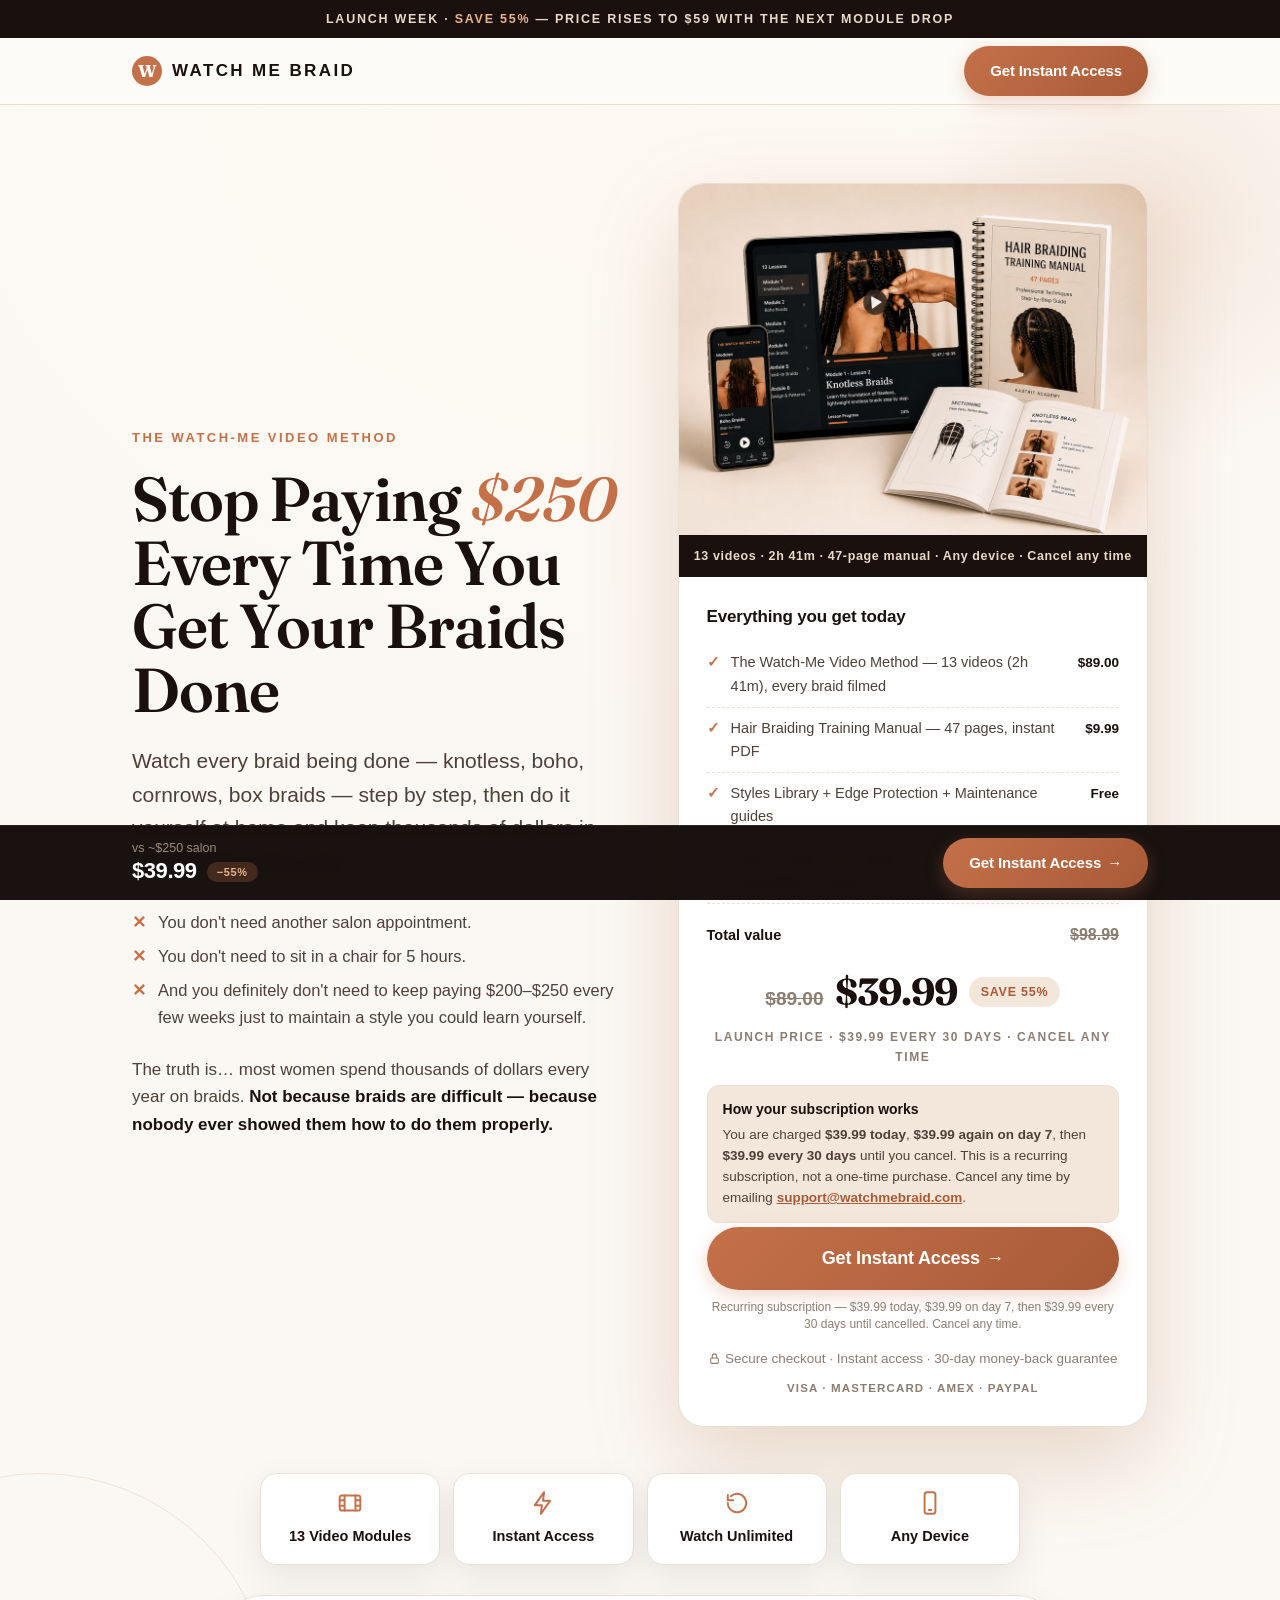
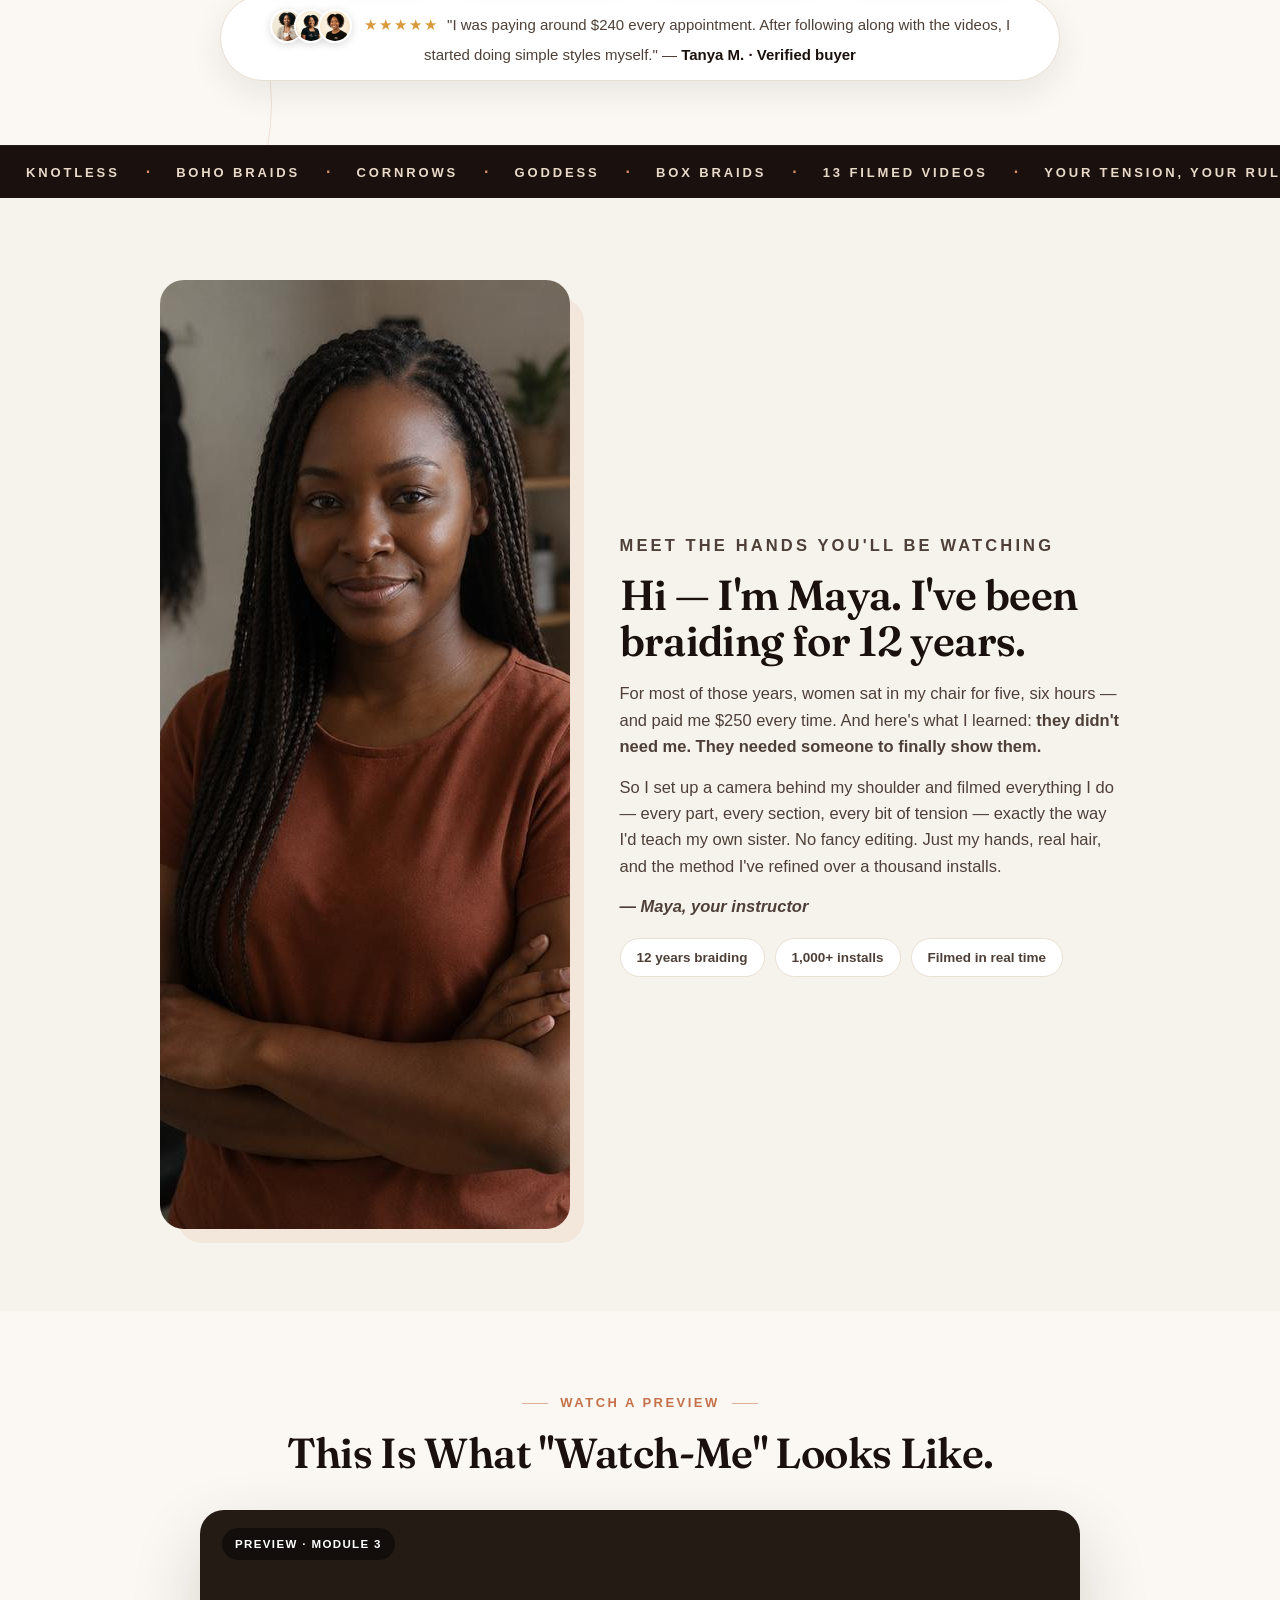
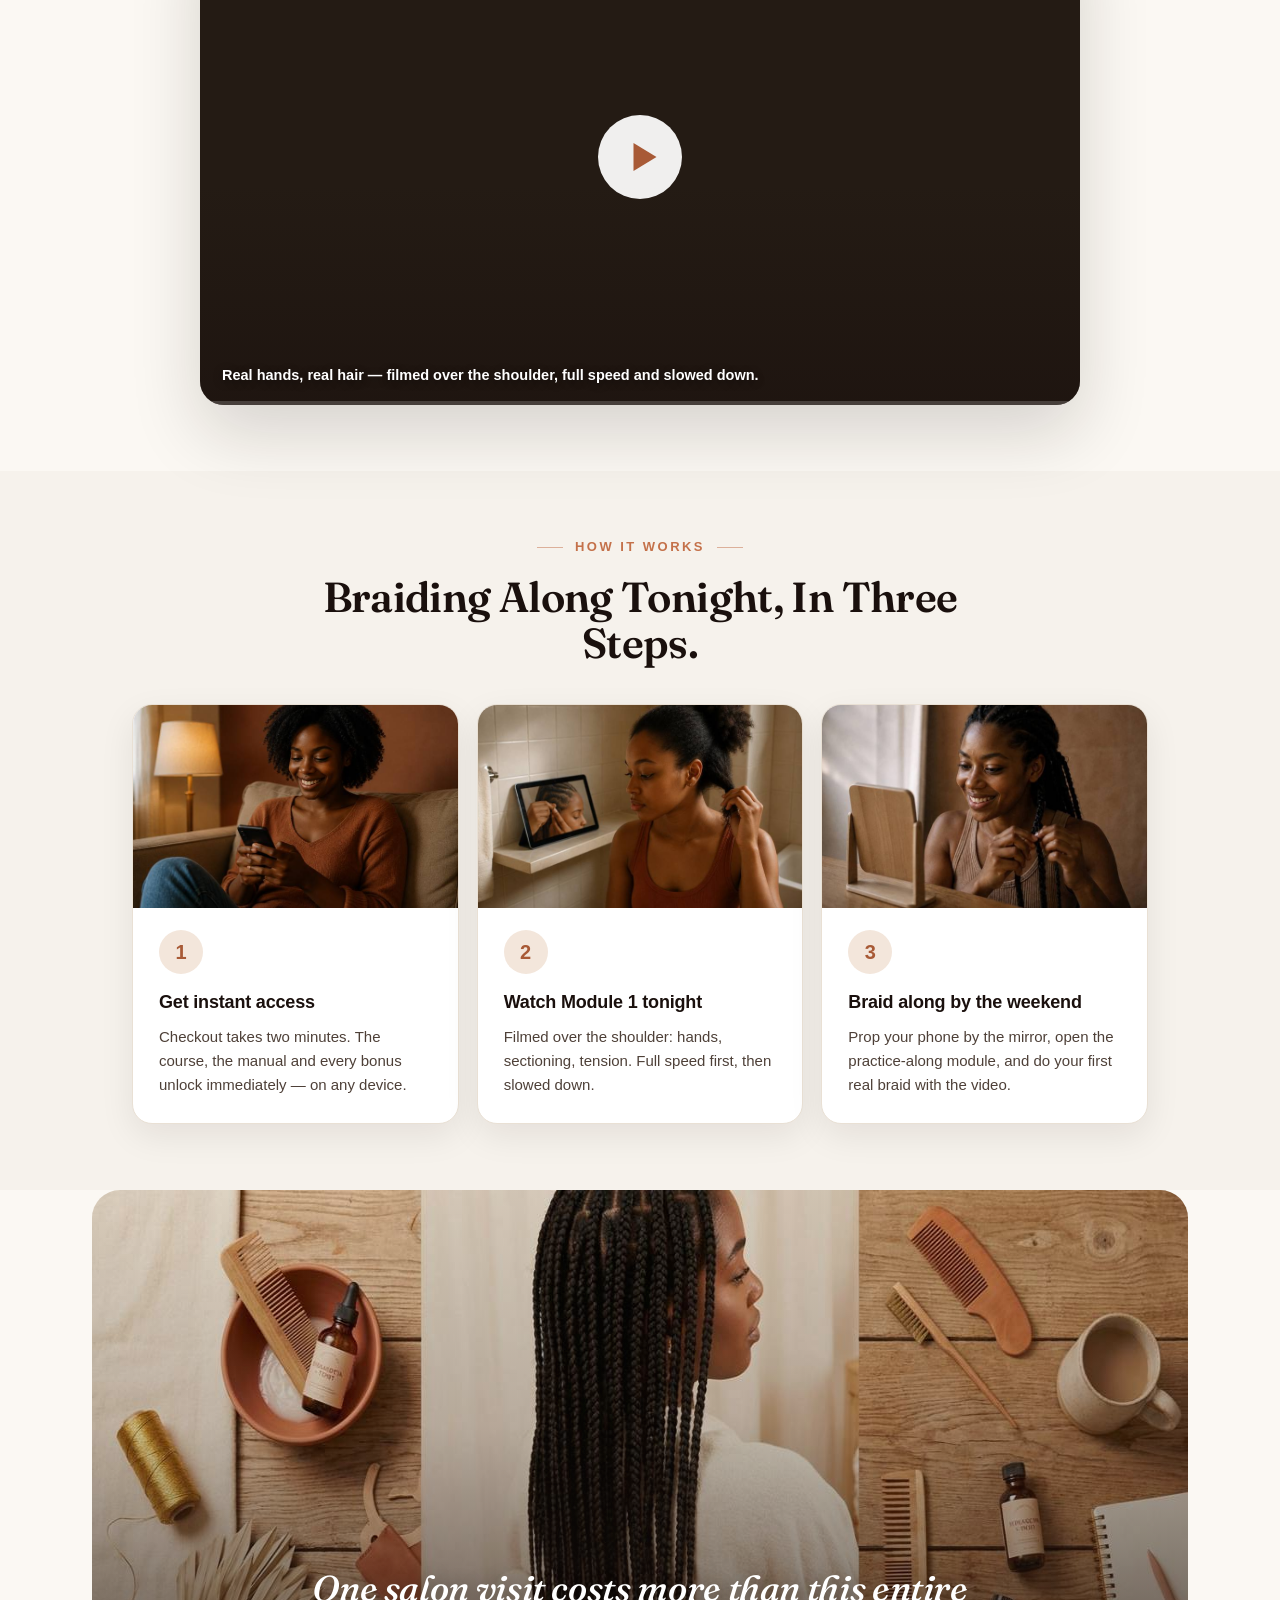
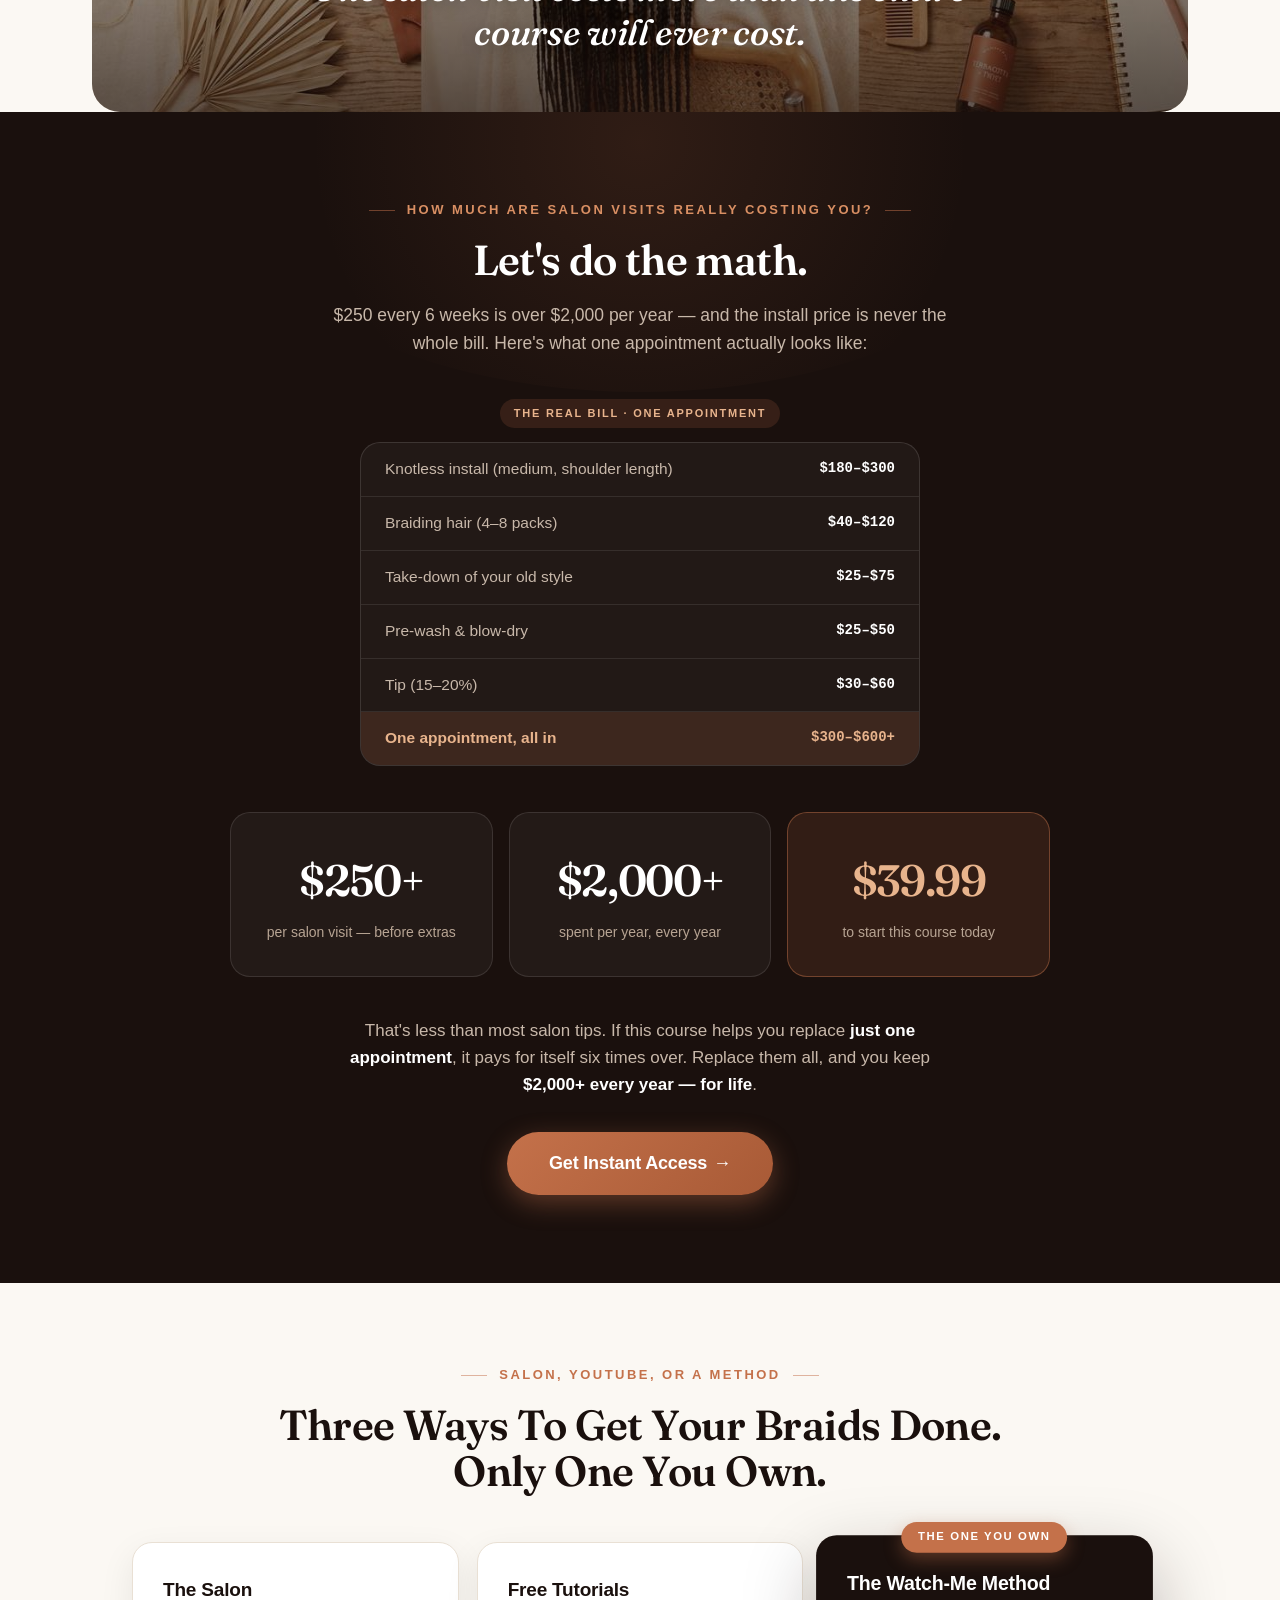
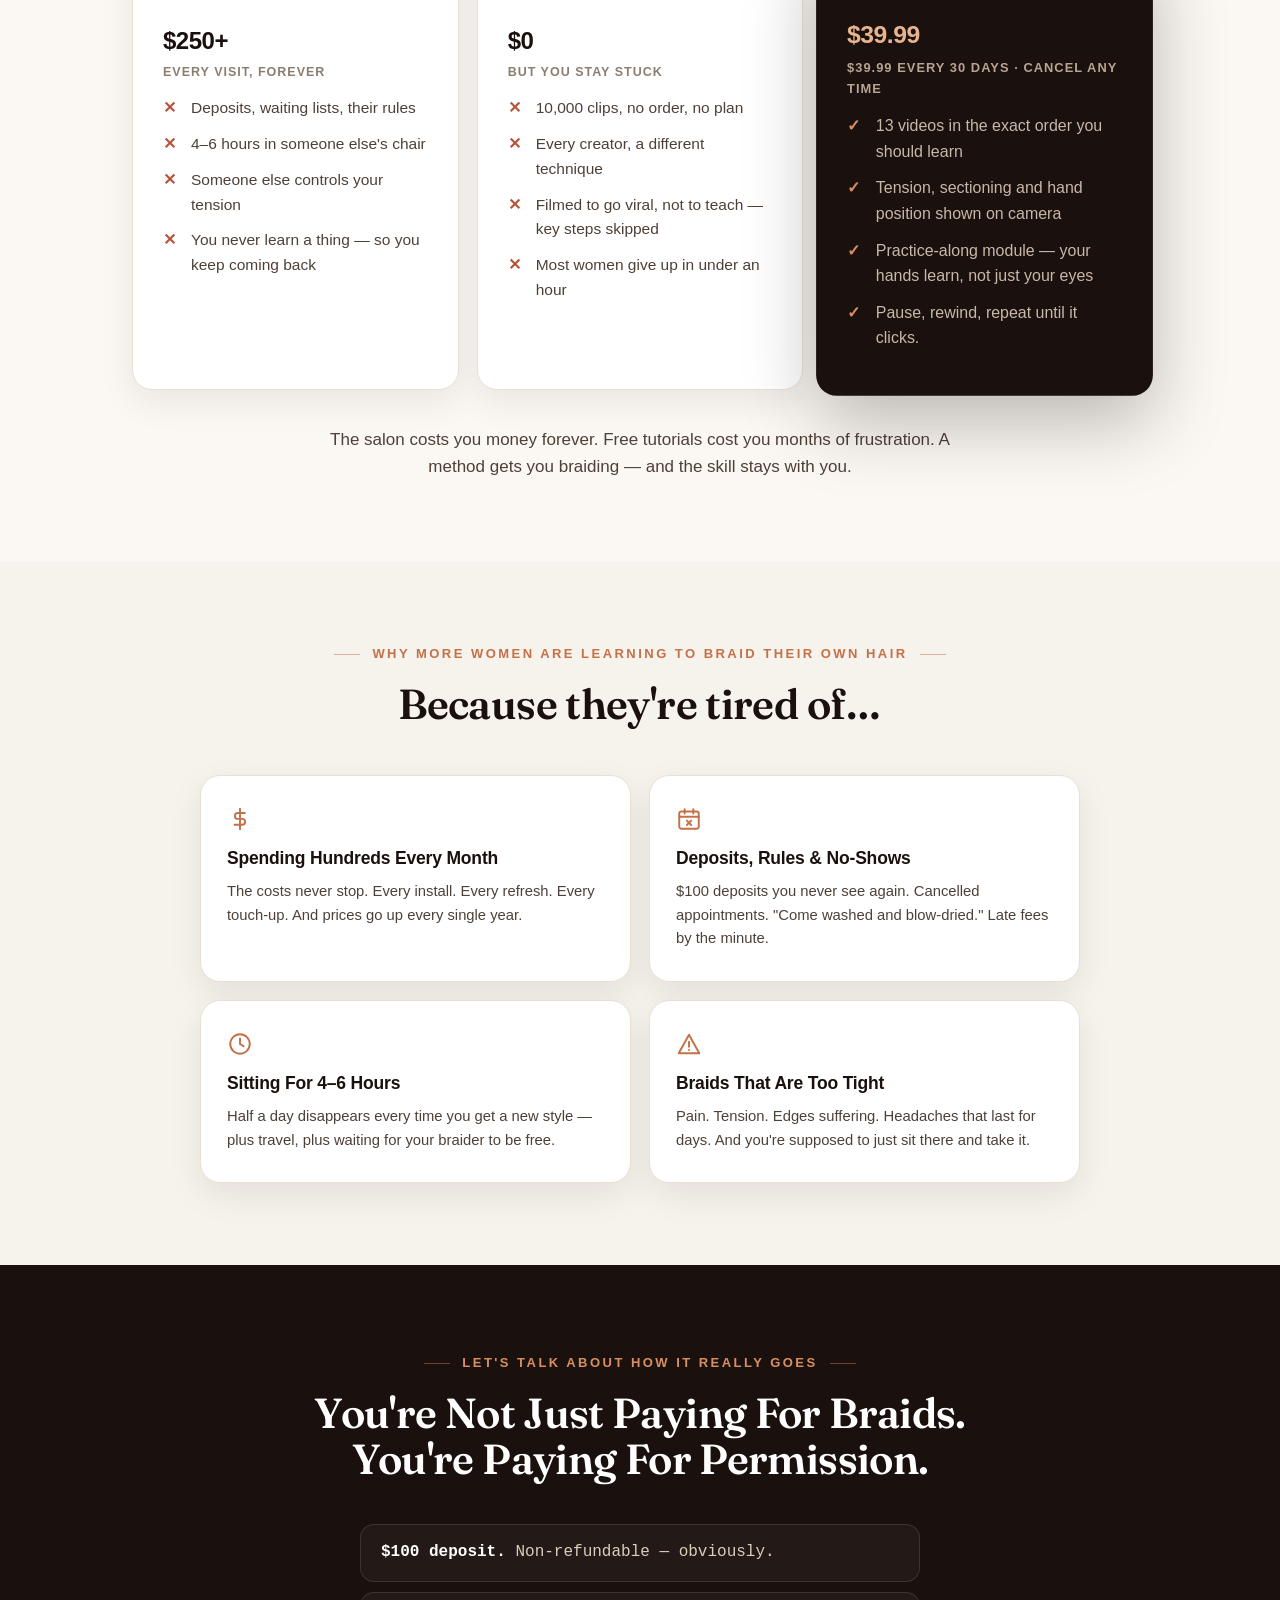
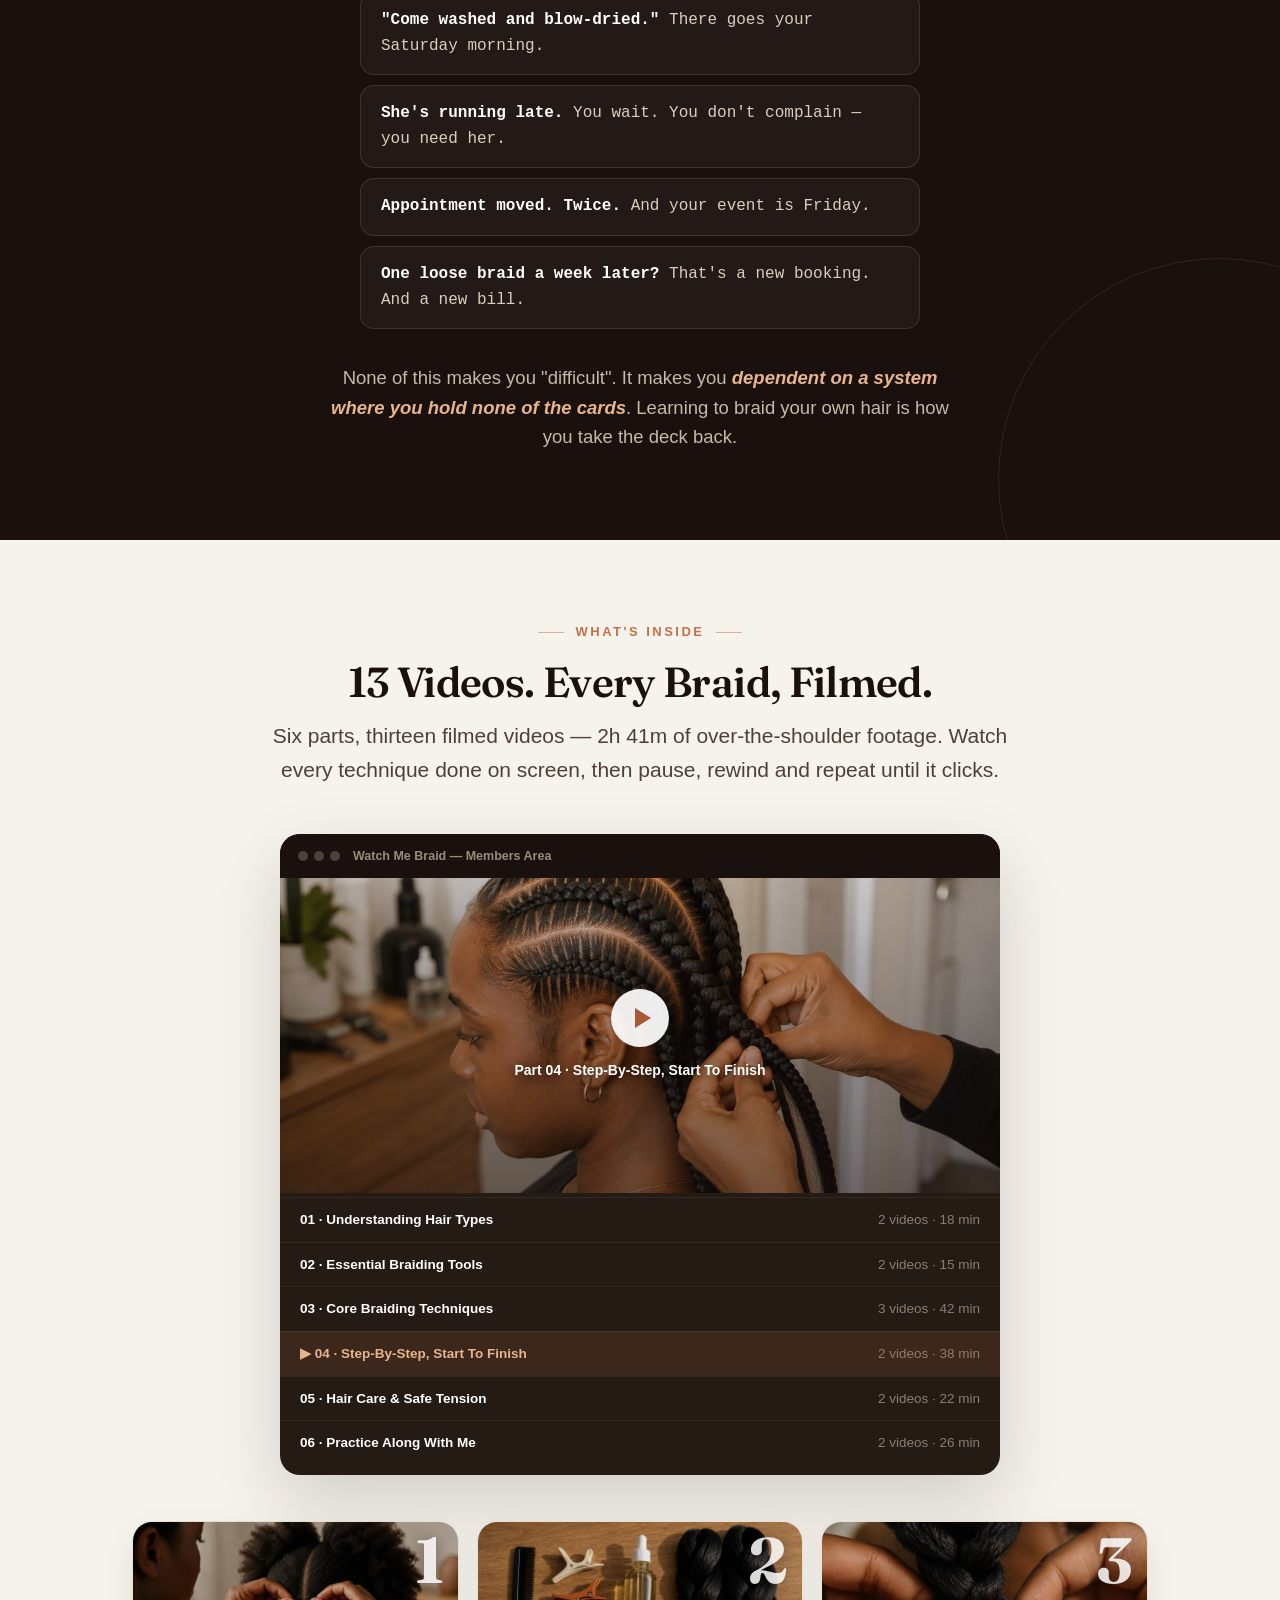
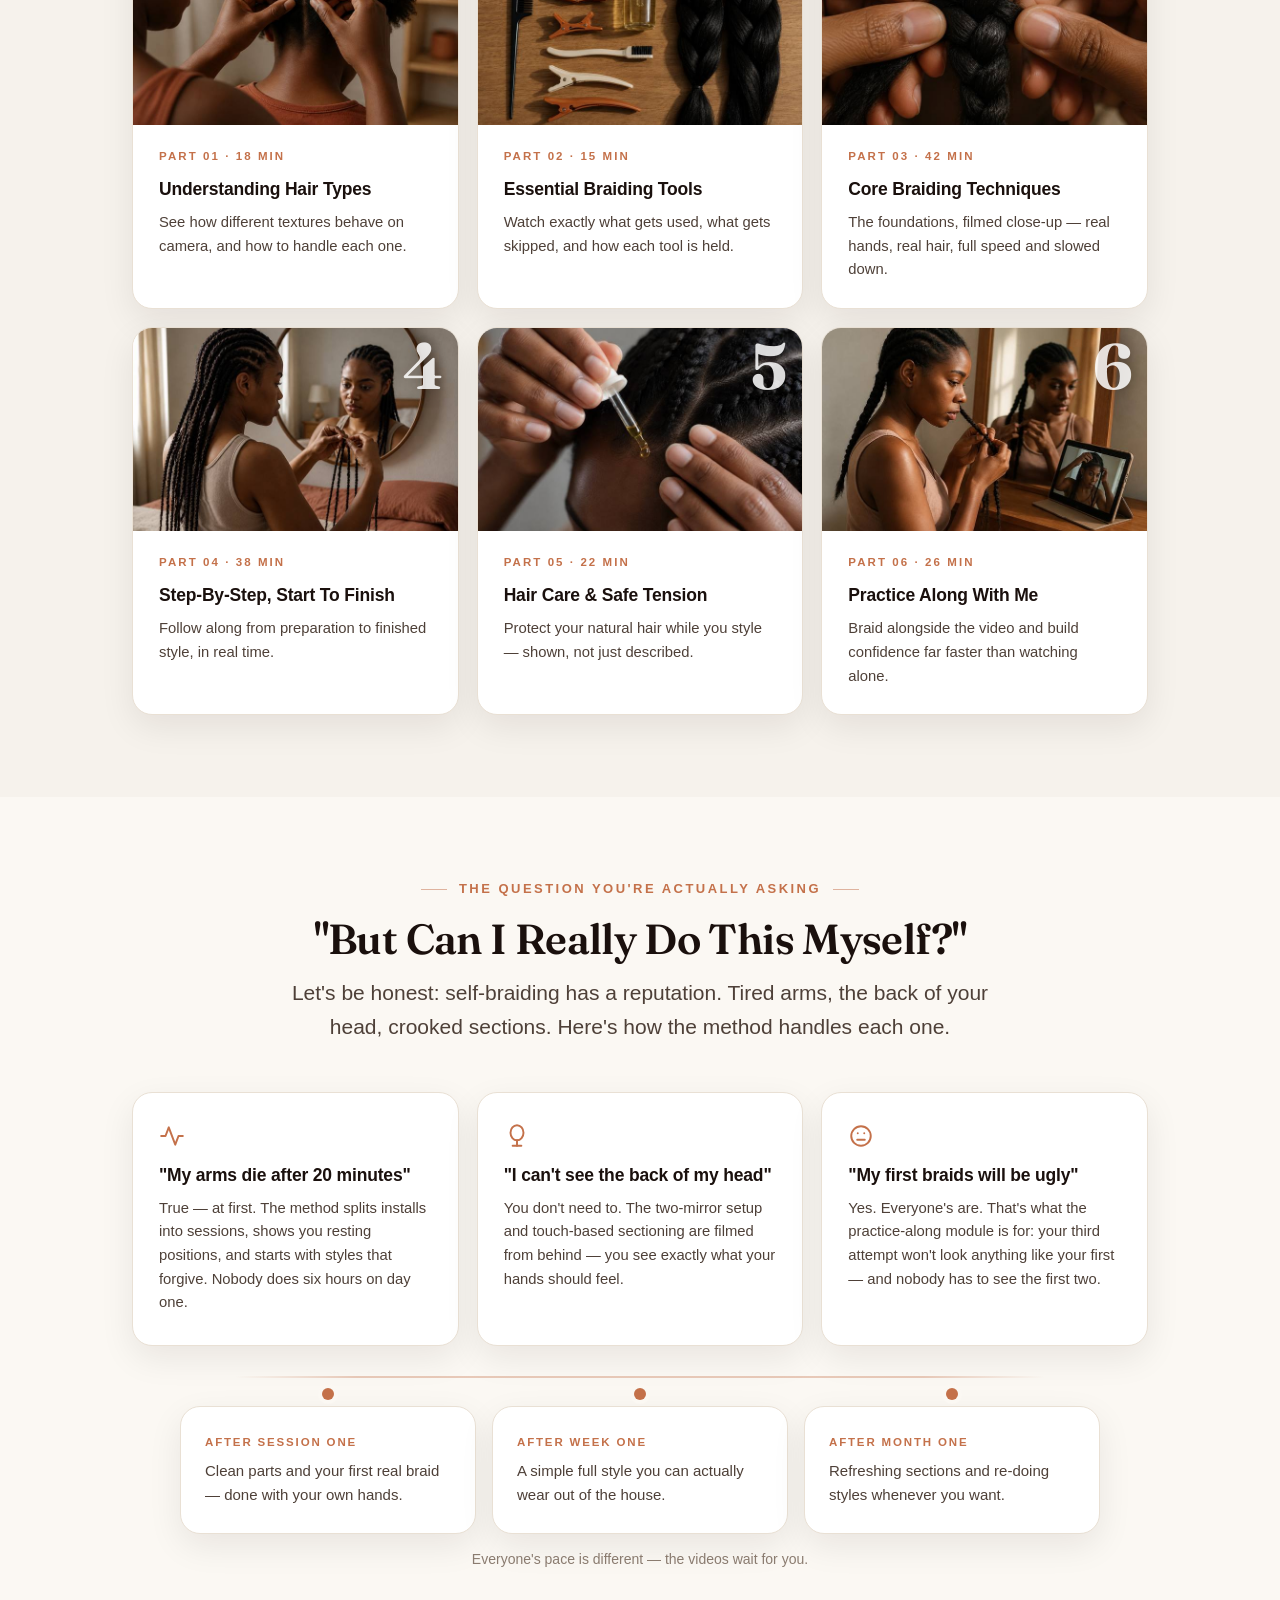
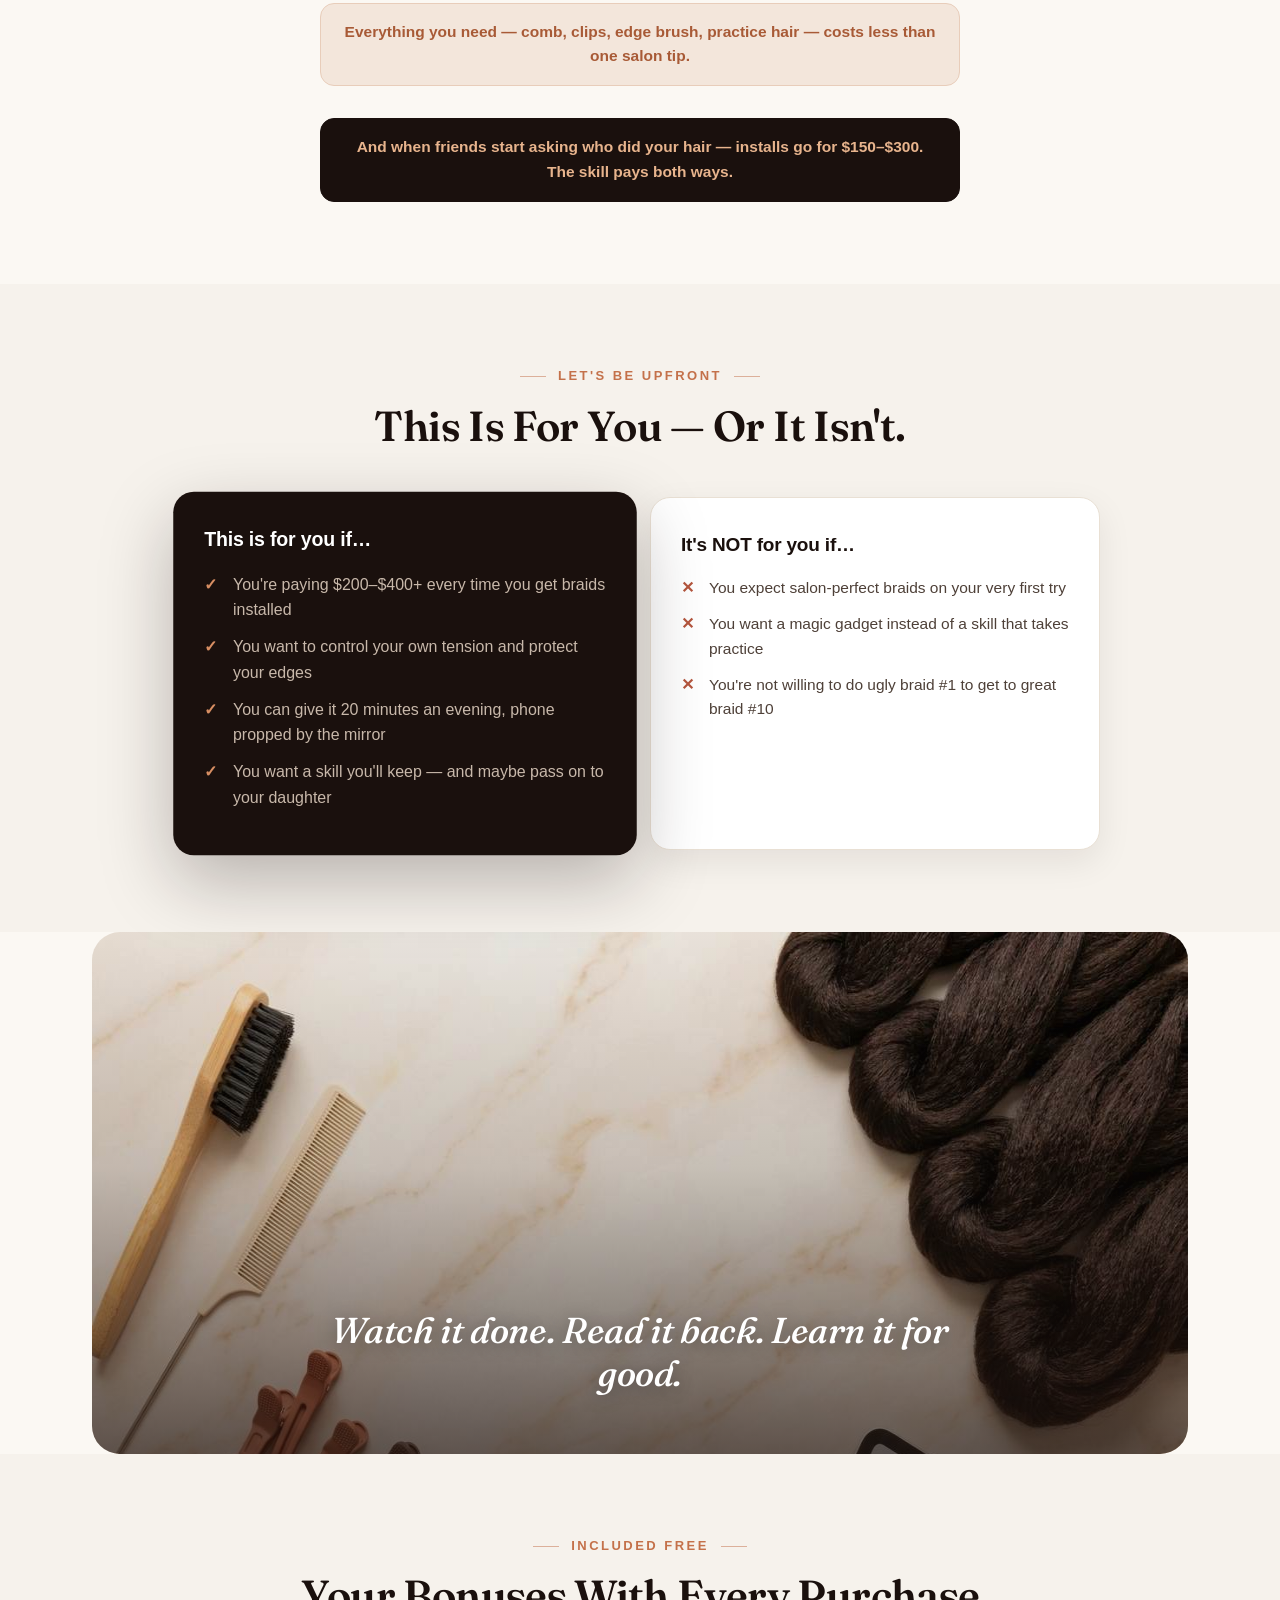
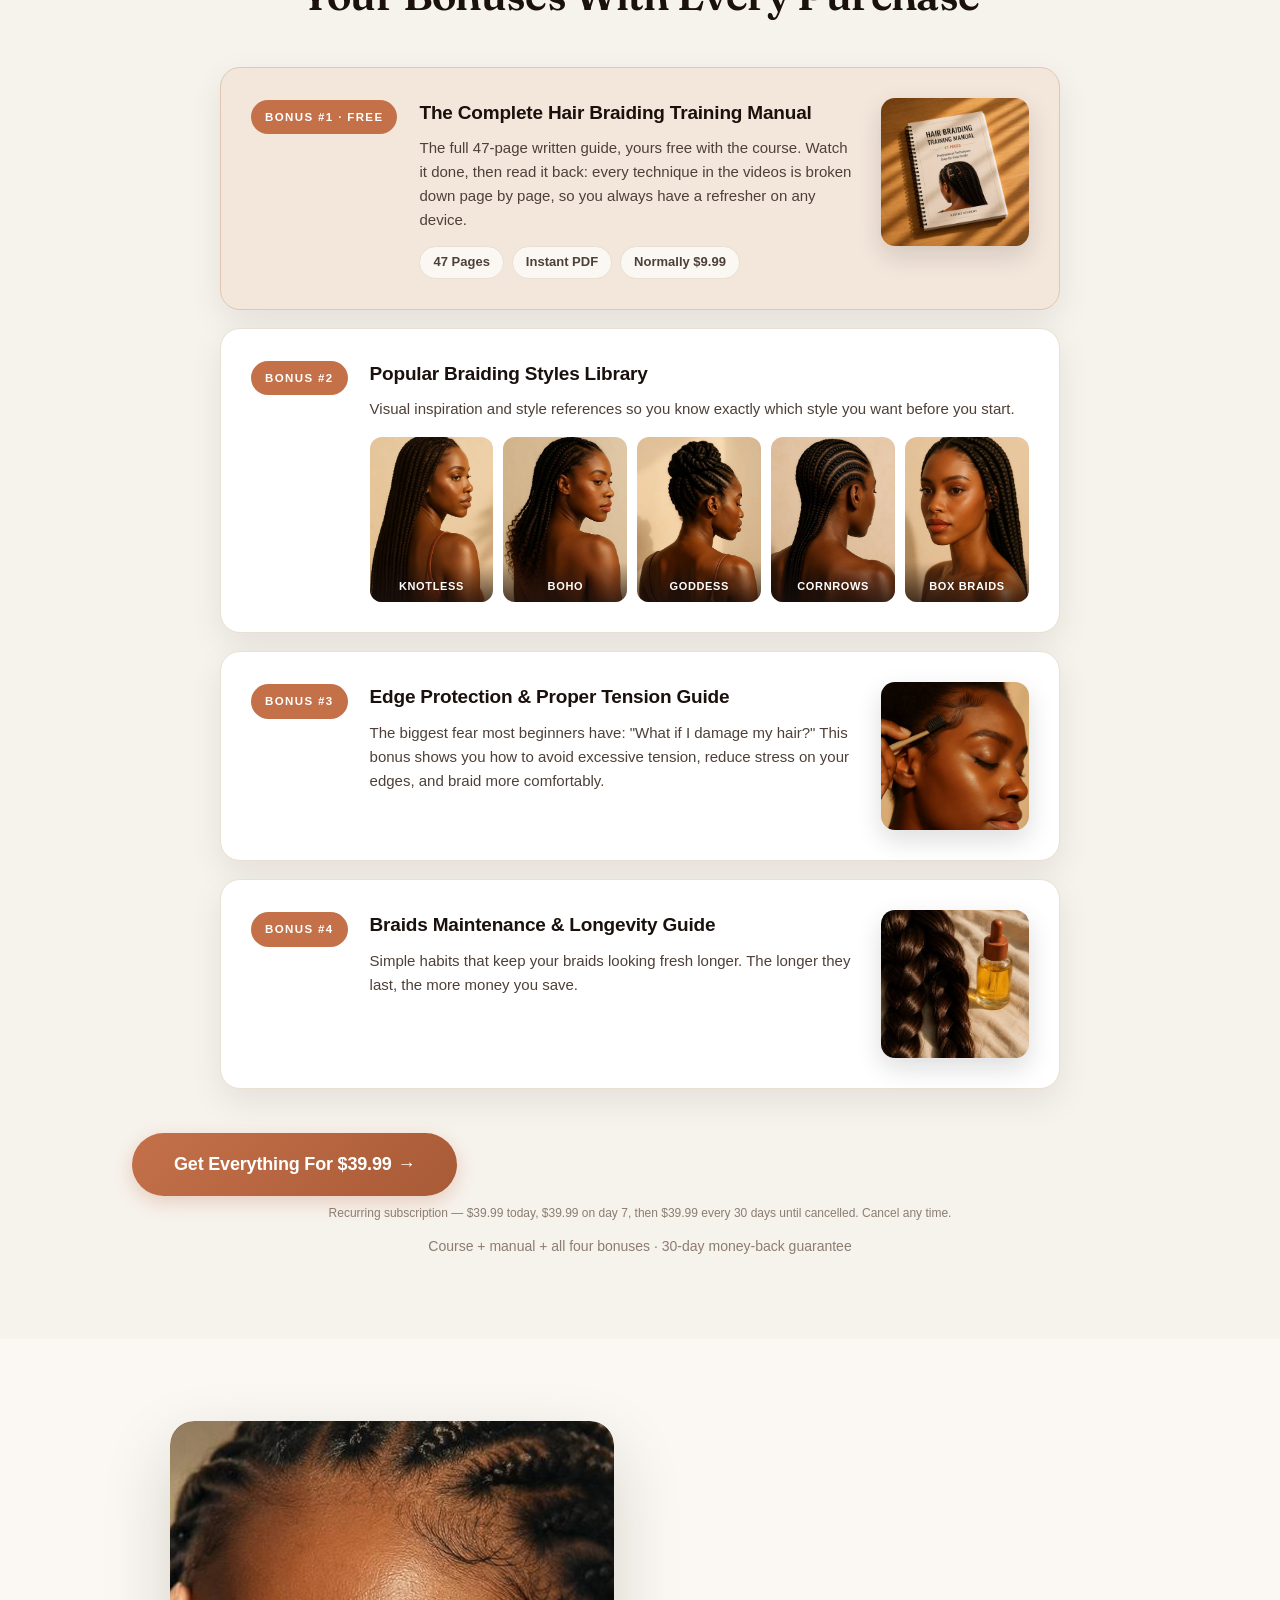
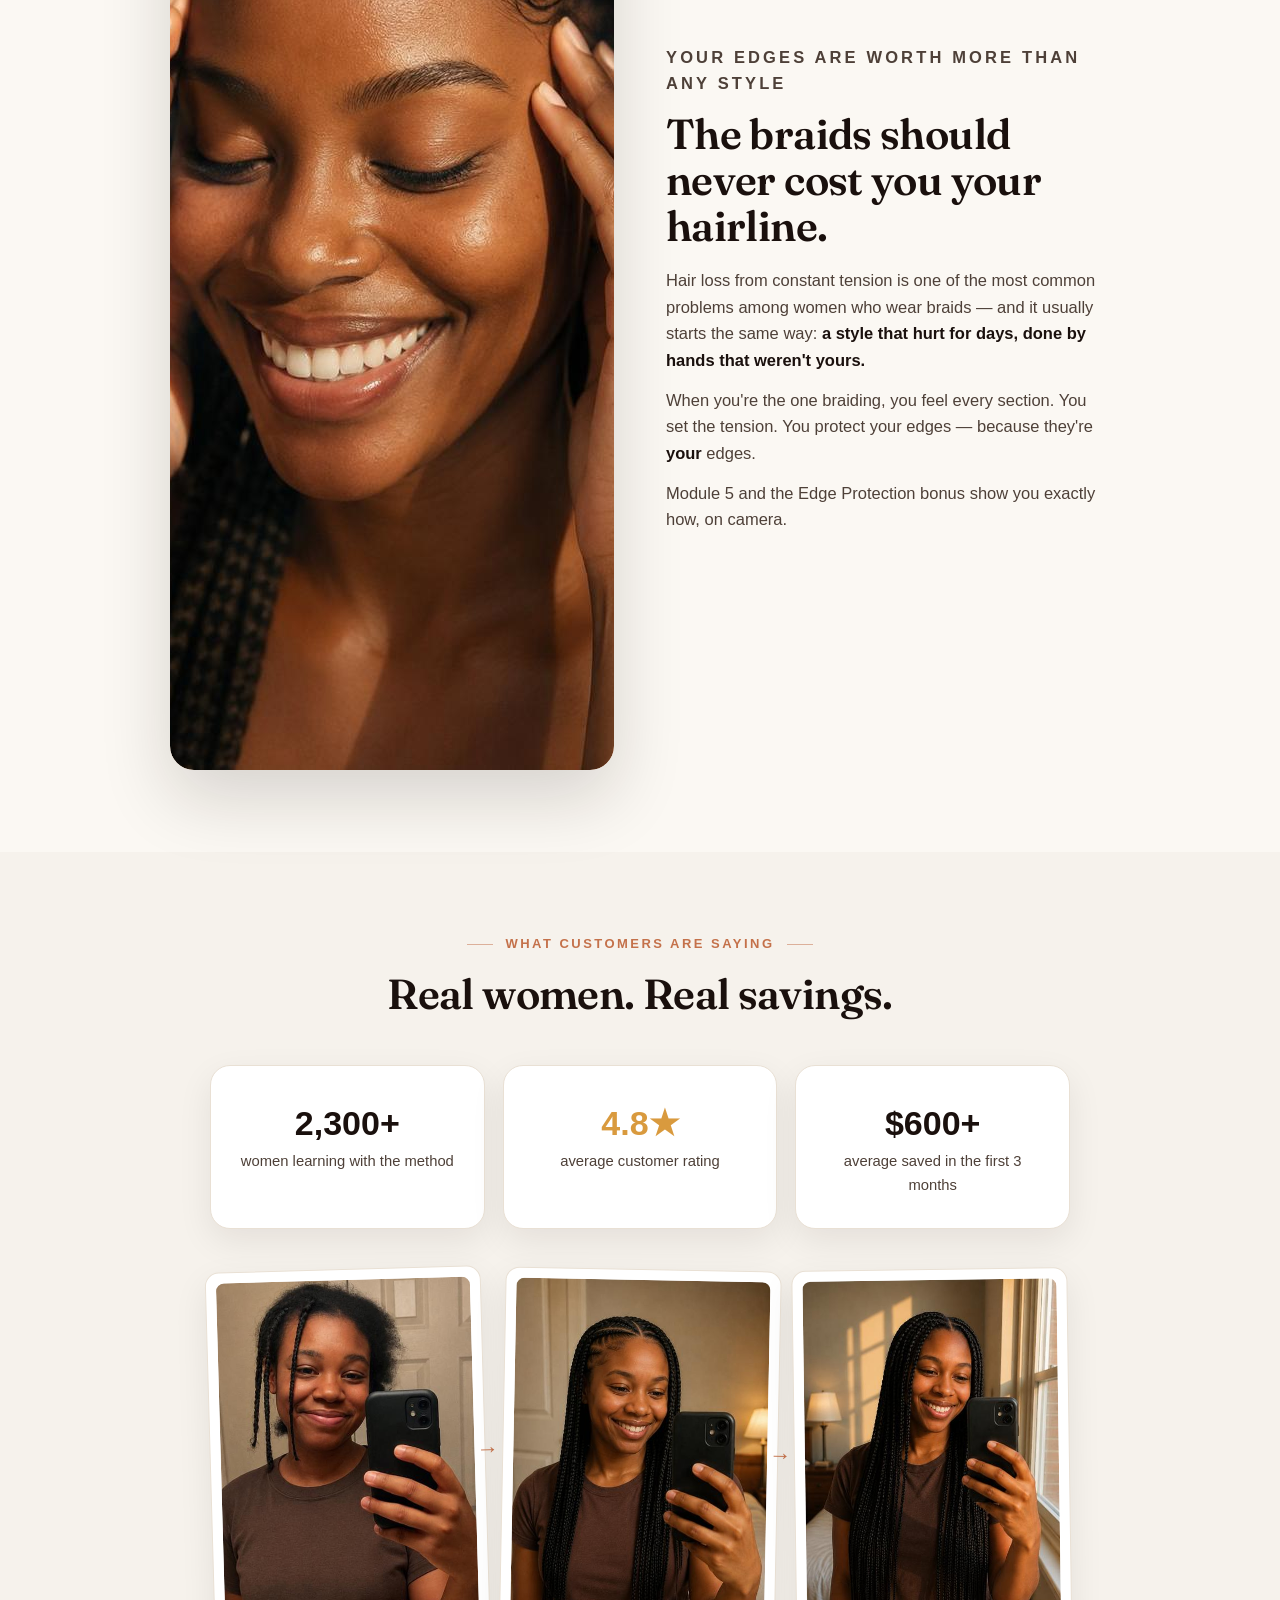
==== landing-inline.html @ 527edcf4 "Media query in fondo: le regole mobile ora vincono Co-Authored-By: Claude Fable 5 <noreply@anthropic" ====
<!DOCTYPE html><html lang="en"><head><meta charset="UTF-8"><meta name="viewport" content="width=device-width, initial-scale=1.0"><meta name="description" content="Watch every braid being done — knotless, boho, cornrows — step by step, then do it yourself at home. 13 filmed videos, 47-page manual included. Stop paying $250 per salon visit."><meta property="og:title" content="The Watch-Me Video Method — Learn To Braid Your Own Hair"><meta property="og:description" content="13 filmed videos. Watch every braid being done, then do it yourself — and keep $2,000+ a year in your pocket."><meta property="og:type" content="website"><title>Watch Me Braid — Learn To Braid Your Own Hair</title><link rel="preconnect" href="https://fonts.googleapis.com"><link rel="preconnect" href="https://fonts.gstatic.com" crossorigin><link href="https://fonts.googleapis.com/css2?family=Fraunces:ital,opsz,wght@0,9..144,400..700;1,9..144,400..700&display=swap" rel="stylesheet"><style>:root{--ink:#1A100D;--ink-2:#120B09;--ink-soft:#4E4038;--muted:#8C7D71;--accent:#C4714A;--accent-dark:#A85A36;--accent-soft:#F3E6DB;--cream:#FBF8F3;--tint:#F6F2EC;--line:#E9E0D4;--white:#fff;--radius:20px;--shadow:0 12px 34px rgba(26,16,13,.08);--shadow-lg:0 28px 70px rgba(26,16,13,.16)}*{margin:0;padding:0;box-sizing:border-box}html{scroll-behavior:smooth}body{font-family:-apple-system,BlinkMacSystemFont,'Segoe UI','Inter',Roboto,Helvetica,Arial,sans-serif;background:var(--cream);color:var(--ink);line-height:1.6;-webkit-font-smoothing:antialiased;overflow-x:hidden}img{max-width:100%;display:block}.a{max-width:1060px;margin:0 auto;padding:0 22px}.b{display:block;font-size:13px;font-weight:600;letter-spacing:.19em;text-transform:uppercase;color:var(--accent);margin-bottom:16px}h1.cc{font-size:clamp(36px,5.4vw,58px);line-height:1.05;font-weight:650;letter-spacing:-.026em}h1.cc em{font-style:normal;color:var(--accent)}h2{font-size:clamp(28px,3.9vw,40px);line-height:1.12;font-weight:650;letter-spacing:-.022em}h3{font-size:19px;font-weight:650;letter-spacing:-.01em}.z{font-size:clamp(17.5px,2vw,21px);color:var(--ink-soft)}.i{display:inline-block;background:var(--accent);color:#fff;text-decoration:none;font-weight:600;font-size:15px;padding:13px 26px;border-radius:980px;border:none;cursor:pointer;letter-spacing:-.01em;text-align:center;transition:background .18s,transform .18s,box-shadow .18s;box-shadow:0 6px 18px rgba(196,113,74,.28)}.i:hover{background:var(--accent-dark);transform:translateY(-1px);box-shadow:0 10px 24px rgba(196,113,74,.34)}.i.v{font-size:18px;padding:17px 42px}.i.df{box-shadow:0 8px 26px rgba(196,113,74,.4)}.bw{position:sticky;top:0;z-index:60;background:linear-gradient(180deg,#FDFBF7 0%,rgba(253,251,247,.92) 100%);backdrop-filter:blur(10px);border-bottom:1px solid var(--line)}.bw .a{display:flex;align-items:center;justify-content:space-between;height:66px}.bx{font-weight:800;font-size:19px;letter-spacing:.3em;color:var(--ink);text-decoration:none}.bz{text-align:center;padding:78px 0 64px;background:radial-gradient(90% 55% at 50% 0%,#FDF9F2 0%,var(--cream) 70%),var(--cream)}.bz .b{margin-bottom:18px}.bz h1{max-width:860px;margin:0 auto 22px}.bz .z{max-width:640px;margin:0 auto 30px}.cd{max-width:560px;margin:0 auto 26px}.cd p{font-size:16.5px;color:var(--ink-soft);margin-bottom:8px;padding-left:26px;position:relative;text-align:left}.cd p::before{content:"✕";position:absolute;left:0;color:var(--accent);font-weight:700}.ce{max-width:620px;margin:0 auto 44px;font-size:17px;color:var(--ink-soft)}.ce b{color:var(--ink)}.au{max-width:480px;margin:0 auto}.aw{position:relative}@keyframes pulse{0%,100%{box-shadow:0 10px 30px rgba(0,0,0,.25),0 0 0 0 rgba(255,255,255,.5)}50%{box-shadow:0 10px 30px rgba(0,0,0,.25),0 0 0 16px rgba(255,255,255,0)}}.ax{background:var(--ink);color:#E8D9C9;font-size:12.5px;font-weight:700;letter-spacing:.05em;text-align:center;padding:11px 12px}.az{font-size:17px;font-weight:800;margin-bottom:12px;text-align:left}.ba{list-style:none;text-align:left;margin-bottom:6px}.ba li{position:relative;display:flex;justify-content:space-between;align-items:baseline;gap:12px;padding:9px 0 9px 24px;border-bottom:1px dashed var(--line);font-size:14.5px;color:var(--ink-soft)}.ba li::before{content:"✓";position:absolute;left:0;color:var(--accent);font-weight:800}.ba b{color:var(--ink);white-space:nowrap;font-size:13.5px}.bb{display:flex;justify-content:space-between;align-items:baseline;padding:12px 0 14px;font-size:14.5px;font-weight:800}.bb b{text-decoration:line-through;color:var(--muted);font-size:16px}.bj{margin-top:10px;font-size:11.5px;letter-spacing:.1em;color:var(--muted);text-transform:uppercase;font-weight:700}.av{background:var(--white);border:1px solid var(--line);border-radius:26px;overflow:hidden;box-shadow:var(--shadow-lg);text-align:center}.aw{background:var(--accent-soft)}.aw img{width:100%;height:auto;display:block}.ay{padding:26px 28px 28px}.bc{display:flex;align-items:baseline;justify-content:center;gap:12px;margin-bottom:6px}.bd{font-size:19px;color:var(--muted);text-decoration:line-through;font-weight:600}.be{font-size:38px;font-weight:800;letter-spacing:-.03em}.bf{background:var(--accent-soft);color:var(--accent-dark);font-size:12.5px;font-weight:800;letter-spacing:.06em;padding:5px 12px;border-radius:999px;align-self:center}.bg{font-size:12px;font-weight:700;letter-spacing:.13em;text-transform:uppercase;color:var(--muted);margin-bottom:18px}.av .i{width:100%}.bh{margin-top:14px;font-size:13.5px;color:var(--muted)}.cg{display:grid;grid-template-columns:repeat(4,1fr);gap:13px;max-width:760px;margin:46px auto 0}.w{background:var(--white);border:1px solid var(--line);border-radius:16px;padding:16px 10px;text-align:center;box-shadow:var(--shadow)}.w b{font-size:14.5px;font-weight:650}.c{padding:82px 0}.c.g{background:var(--tint)}.c.bq{text-align:center}.d{text-align:center;max-width:740px;margin:0 auto 48px}.d .z{margin-top:14px}.bk{position:relative;height:clamp(420px,62vh,620px);overflow:hidden}.bl{position:absolute;inset:0;background:linear-gradient(180deg,rgba(26,16,13,.08) 0%,rgba(26,16,13,.22) 45%,rgba(26,16,13,.68) 100%)}.bm{position:absolute;left:0;right:0;bottom:0;padding:0 22px 58px;text-align:center}.bm .bn{max-width:680px;margin:0 auto;color:#fff;font-size:clamp(24px,3.6vw,36px);font-weight:650;line-height:1.2;letter-spacing:-.02em;text-shadow:0 2px 18px rgba(0,0,0,.35)}.bo{background:var(--ink);color:#EFE6DC;padding:88px 0}.bo .b{color:#D98F63}.bo h2{color:#fff}.bo .bp{max-width:640px;margin:18px auto 42px;text-align:center;color:#C8B8AA;font-size:17.5px}.bo .d{margin-bottom:14px}.da{max-width:560px;margin:0 auto 46px;background:rgba(255,255,255,.04);border:1px solid rgba(255,255,255,.12);border-radius:var(--radius);overflow:hidden}.j{display:flex;justify-content:space-between;gap:14px;padding:14px 24px;border-bottom:1px solid rgba(255,255,255,.09);font-size:15.5px;color:#C8B8AA}.j b{color:#fff;white-space:nowrap}.j:last-child{border-bottom:none}.j.db{background:rgba(196,113,74,.16);font-weight:700;color:#E8B48D}.j.db b{color:#E8B48D}.dc{display:grid;grid-template-columns:repeat(3,1fr);gap:16px;max-width:820px;margin:0 auto 40px}.ae{background:rgba(255,255,255,.045);border:1px solid rgba(255,255,255,.11);border-radius:var(--radius);text-align:center;padding:32px 14px}.ae .af{font-size:clamp(30px,4vw,44px);font-weight:800;letter-spacing:-.03em;display:block;color:#fff}.ae.dd{background:rgba(196,113,74,.14);border-color:rgba(196,113,74,.45)}.ae.dd .af{color:#E8B48D}.ae .ag{font-size:14px;color:#B7A493;margin-top:6px;display:block}.bo .de{max-width:600px;margin:0 auto 34px;text-align:center;font-size:17px;color:#C8B8AA}.bo .de b{color:#fff}.bo .bq{text-align:center}.dg{display:grid;grid-template-columns:1fr 1fr 1fr;gap:18px;margin:0 auto}.r .ai{font-size:24px;font-weight:800;letter-spacing:-.02em;display:block;margin-bottom:2px}.r .aj{font-size:12.5px;color:var(--muted);display:block;margin-bottom:14px;font-weight:600;text-transform:uppercase;letter-spacing:.08em}.r.br .aj{color:#B7A493}.r.br .ai{color:#E8B48D}.r{border-radius:var(--radius);padding:32px 30px}.r.ah{background:var(--white);border:1px solid var(--line);box-shadow:var(--shadow)}.r.br{background:var(--ink);color:#EFE6DC}.r h3{margin-bottom:16px}.r.br h3{color:#fff}.r ul{list-style:none}.r li{padding-left:28px;position:relative;margin-bottom:11px;font-size:15.5px;color:var(--ink-soft)}.r.br li{color:#C8B8AA}.r.ah li::before{content:"✕";position:absolute;left:0;color:#B4553D;font-weight:800}.r.br li::before{content:"✓";position:absolute;left:0;color:#D98F63;font-weight:800}.di{text-align:center;max-width:620px;margin:36px auto 0;font-size:17px;color:var(--ink-soft)}.s{display:grid;grid-template-columns:repeat(3,1fr);gap:18px}.f{background:var(--white);border:1px solid var(--line);border-radius:var(--radius);box-shadow:var(--shadow);padding:30px 26px}.f h3{margin-bottom:8px;font-size:17.5px}.f p{font-size:14.8px;color:var(--ink-soft)}.m{background:var(--white);border:1px solid var(--line);border-radius:var(--radius);box-shadow:var(--shadow);padding:0 0 26px;overflow:hidden}.n{aspect-ratio:16/10}.n img{width:100%;height:100%;object-fit:cover}.m .o{padding:22px 26px 0}.p{font-size:11.5px;font-weight:800;letter-spacing:.18em;color:var(--accent);text-transform:uppercase;display:block;margin-bottom:10px}.m h3{margin-bottom:8px;font-size:17.5px}.m p{font-size:14.8px;color:var(--ink-soft)}.dz{display:grid;grid-template-columns:repeat(5,1fr);gap:10px;margin-top:16px}.t{border-radius:12px;overflow:hidden;aspect-ratio:3/4;position:relative}.t img{width:100%;height:100%;object-fit:cover}.t .u{position:absolute;left:0;right:0;bottom:0;background:linear-gradient(180deg,transparent,rgba(26,16,13,.72));color:#fff;font-size:11px;font-weight:700;letter-spacing:.06em;padding:16px 8px 7px;text-align:center;text-transform:uppercase}.dw{display:grid;gap:18px;max-width:840px;margin:0 auto}.x{display:grid;grid-template-columns:auto 1fr;gap:22px;align-items:start;background:var(--white);border:1px solid var(--line);border-radius:var(--radius);padding:30px;box-shadow:var(--shadow)}.x.dx{background:var(--accent-soft);border-color:#E4C6B0}.y{background:var(--accent);color:#fff;font-size:11.5px;font-weight:800;letter-spacing:.12em;padding:8px 14px;border-radius:999px;white-space:nowrap;margin-top:2px}.x h3{margin-bottom:8px}.x p{font-size:15px;color:var(--ink-soft)}.dy{display:flex;flex-wrap:wrap;gap:8px;margin-top:14px}.dy span{background:var(--cream);border:1px solid var(--line);font-size:13px;font-weight:600;color:var(--ink-soft);padding:5px 13px;border-radius:999px}.ea{display:grid;grid-template-columns:1fr 1fr;gap:52px;align-items:center;max-width:940px;margin:0 auto}.eb{border-radius:24px;overflow:hidden;box-shadow:var(--shadow-lg);background:linear-gradient(150deg,var(--accent-soft),#E9CDB8);padding:42px 34px;text-align:center}.eb .af{font-size:50px;display:block;margin-bottom:12px}.eb p{font-size:16.5px;color:var(--accent-dark);font-weight:700;line-height:1.45}.ec p{margin-bottom:14px;color:var(--ink-soft);font-size:16.5px}.ec b{color:var(--ink)}.ec h2{margin-bottom:18px}.ar{background:var(--white);border:1px solid var(--line);border-radius:var(--radius);box-shadow:var(--shadow);padding:28px 26px;display:flex;flex-direction:column}.as{color:#D99A3E;font-size:17px;letter-spacing:2px;margin-bottom:14px}.ar blockquote{font-size:15.3px;color:var(--ink-soft);margin-bottom:20px;flex:1}.at{display:flex;align-items:center;gap:12px}.at img{width:46px;height:46px;border-radius:50%;object-fit:cover;border:2px solid var(--accent-soft)}.at b{display:block;font-size:14px}.at span{font-size:13px;color:var(--accent-dark);font-weight:600}.ee{max-width:740px;margin:0 auto;display:grid;grid-template-columns:auto 1fr;gap:26px;align-items:center;background:var(--white);border:1px solid var(--line);border-radius:var(--radius);box-shadow:var(--shadow);padding:34px 36px}.ef{width:88px;height:88px;border-radius:50%;flex-shrink:0;background:var(--accent-soft);border:2px dashed var(--accent);display:flex;align-items:center;justify-content:center;font-size:36px}.ee h3{margin-bottom:8px;font-size:20px}.ee p{font-size:15.3px;color:var(--ink-soft)}.eh{max-width:740px;margin:0 auto}.eh details{background:var(--white);border:1px solid var(--line);border-radius:16px;margin-bottom:12px;box-shadow:var(--shadow);overflow:hidden}.eh summary{list-style:none;cursor:pointer;padding:19px 54px 19px 24px;position:relative;font-weight:650;font-size:16px}.eh summary::-webkit-details-marker{display:none}.eh summary::after{content:"+";position:absolute;right:22px;top:50%;transform:translateY(-50%);font-size:24px;font-weight:300;color:var(--accent);transition:transform .2s}.eh details[open] summary::after{transform:translateY(-50%) rotate(45deg)}.h{padding:0 24px 21px;font-size:15.3px;color:var(--ink-soft)}.ep{text-align:center}.ep h2{max-width:720px;margin:0 auto 14px}.ep .bp{margin-bottom:40px}.ep .av{margin:0 auto;max-width:420px;text-align:center}.ep .ay{color:var(--ink)}.ev{background:var(--ink-2);color:#9C8B7C;padding:30px 0 96px;font-size:13.5px}.ev .a{display:flex;justify-content:space-between;flex-wrap:wrap;gap:8px}.ev a{color:#C9B39D;text-decoration:none}.fb{position:fixed;left:0;right:0;bottom:0;z-index:70;background:rgba(18,11,9,.97);backdrop-filter:blur(8px);border-top:1px solid rgba(255,255,255,.08);transform:translateY(110%);transition:transform .35s ease}.fc{max-width:1060px;margin:0 auto;padding:12px 22px;display:flex;align-items:center;justify-content:space-between;gap:16px}.fb .fd{display:flex;flex-direction:column;line-height:1.25}.fb .fe{font-size:12.5px;color:#9C8B7C}.fb .ff{font-size:22px;font-weight:800;color:#fff;letter-spacing:-.02em}.fb .i{white-space:nowrap}.ch{margin-top:28px;text-align:center;font-size:15px;color:var(--ink-soft)}.ch .cj{color:#D99A3E;letter-spacing:2px}.ch b{color:var(--ink)}.cy{display:grid;grid-template-columns:repeat(3,1fr);gap:18px}.aa{background:var(--white);border:1px solid var(--line);border-radius:var(--radius);box-shadow:var(--shadow);padding:30px 26px}.ad{display:inline-flex;align-items:center;justify-content:center;width:44px;height:44px;border-radius:50%;background:var(--accent-soft);color:var(--accent-dark);font-size:20px;font-weight:800;margin-bottom:14px}.aa h3{margin-bottom:8px;font-size:18px}.aa p{font-size:15px;color:var(--ink-soft)}.es{list-style:none;margin:20px 0 22px}.es li{padding-left:26px;position:relative;margin-bottom:10px;color:#C8B8AA;font-size:15.5px;text-align:left}.es li::before{content:"✓";position:absolute;left:0;color:#E0A377;font-weight:800}.et{font-style:italic;color:#B7A493;font-size:15px;border-left:3px solid rgba(196,113,74,.5);padding-left:14px;text-align:left}.cm{display:grid;grid-template-columns:.9fr 1.1fr;gap:50px;align-items:center;max-width:960px;margin:0 auto}.co h2{margin-bottom:16px}.co p{color:var(--ink-soft);font-size:16.5px;margin-bottom:14px}.cp{font-weight:700;color:var(--accent-dark);font-style:italic}.cq{display:flex;gap:10px;flex-wrap:wrap;margin-top:18px}.cq span{background:var(--white);border:1px solid var(--line);border-radius:999px;padding:8px 16px;font-size:13.5px;font-weight:600;color:var(--ink-soft)}.dm{max-width:720px;margin:0 auto 46px;background:#241B14;border-radius:20px;overflow:hidden;box-shadow:var(--shadow-lg)}.dn{display:flex;align-items:center;gap:6px;padding:12px 18px;background:#1A100D;color:#9C8B7C;font-size:12.5px;font-weight:600}.ak{width:10px;height:10px;border-radius:50%;background:#4E4038;display:inline-block}.do{position:relative;aspect-ratio:16/7;background:#2A1D14;display:flex;align-items:center;justify-content:center;flex-direction:column;gap:12px;color:#fff;overflow:hidden}.do .dp{position:absolute;inset:0;width:100%;height:100%;object-fit:cover}.do::before{content:"";position:absolute;inset:0;background:linear-gradient(180deg,rgba(26,16,13,.18),rgba(26,16,13,.55));z-index:1}.do .dq,.do span:not(.dq){position:relative;z-index:2}.do span:not(.dq){text-shadow:0 2px 10px rgba(0,0,0,.5);font-weight:600}.dq{width:58px;height:58px;border-radius:50%;background:rgba(255,255,255,.92);position:relative}.dq::after{content:"";position:absolute;left:56%;top:50%;transform:translate(-50%,-50%);border-style:solid;border-width:10px 0 10px 16px;border-color:transparent transparent transparent var(--accent-dark)}.do span{font-size:14px}.dr{padding:4px 0 10px}.k{display:flex;justify-content:space-between;gap:12px;padding:11px 20px;font-size:13.5px;color:#C8B8AA;border-top:1px solid rgba(255,255,255,.06)}.k b{color:#fff;font-weight:600}.k .l{color:#8C7D71;white-space:nowrap}.k.ds{background:rgba(196,113,74,.14)}.k.ds b{color:#E8B48D}.ed{display:grid;grid-template-columns:repeat(3,1fr);gap:16px;max-width:860px;margin:0 auto 46px}.ap{text-align:center}.aq{margin-top:10px;font-size:13.5px;font-weight:700;color:var(--ink-soft)}.dv{display:grid;grid-template-columns:1fr 1fr;gap:20px;max-width:920px;margin:0 auto}.el{display:grid;grid-template-columns:1fr 1fr;gap:20px;max-width:920px;margin:0 auto}.bu{border-radius:var(--radius);padding:32px 30px}.bu.em{background:var(--white);border:1px solid var(--line);box-shadow:var(--shadow)}.bu.en{background:var(--ink);color:#EFE6DC}.bu h3{margin-bottom:14px}.bu.en h3{color:#fff}.bu ul{list-style:none}.bu li{padding-left:28px;position:relative;margin-bottom:10px;font-size:15.5px;color:var(--ink-soft)}.bu.en li{color:#C8B8AA}.bu.em li::before{content:"✕";position:absolute;left:0;color:#B4553D;font-weight:800}.bu.en li::before{content:"✓";position:absolute;left:0;color:#D98F63;font-weight:800}.eo{text-align:center;margin-top:30px;font-size:17.5px;color:var(--ink-soft)}.eo b{color:var(--ink)}.e{width:26px;height:26px;stroke:var(--accent);fill:none;stroke-width:1.8;stroke-linecap:round;stroke-linejoin:round;display:block;margin-bottom:12px}.w .e{margin:0 auto 7px}.eg{width:40px;height:40px;margin:0;stroke-width:1.6}.bi{width:13px;height:13px;stroke:currentColor;fill:none;stroke-width:2;stroke-linecap:round;stroke-linejoin:round;vertical-align:-2px;display:inline-block}.cr{max-width:880px;margin:0 auto}.cs{position:relative;border-radius:24px;overflow:hidden;aspect-ratio:16/9;box-shadow:var(--shadow-lg);background:#241B14}.cs img{position:absolute;inset:0;width:100%;height:100%;object-fit:cover;opacity:0;animation:tfade 12s infinite}.cs img:nth-of-type(2){animation-delay:4s}.cs img:nth-of-type(3){animation-delay:8s}@keyframes tfade{0%{opacity:0}6%{opacity:1}33.3%{opacity:1}40%{opacity:0}100%{opacity:0}}.cs .ct{position:absolute;inset:0;background:linear-gradient(180deg,rgba(26,16,13,0) 55%,rgba(26,16,13,.55))}.cs .cv{position:absolute;left:50%;top:50%;transform:translate(-50%,-50%);width:84px;height:84px;border-radius:50%;background:rgba(255,255,255,.93);animation:pulse 2.4s infinite}.cs .cv::after{content:"";position:absolute;left:56%;top:50%;transform:translate(-50%,-50%);border-style:solid;border-width:14px 0 14px 23px;border-color:transparent transparent transparent var(--accent-dark)}.cs .cw{position:absolute;left:22px;right:22px;bottom:18px;color:#fff;font-size:14.5px;font-weight:600;text-shadow:0 2px 10px rgba(0,0,0,.45)}.cs .cu{position:absolute;left:22px;top:18px;background:rgba(0,0,0,.45);color:#fff;font-size:11.5px;font-weight:700;letter-spacing:.12em;text-transform:uppercase;padding:7px 13px;border-radius:999px;backdrop-filter:blur(4px)}.aa{padding:0 0 26px;overflow:hidden}.ab{aspect-ratio:16/10}.ab img{width:100%;height:100%;object-fit:cover;display:block}.ac{padding:22px 26px 0}.ej{display:grid;grid-template-columns:1fr 1.05fr;gap:52px;align-items:center;max-width:1020px;margin:0 auto;text-align:left}.ej img{border-radius:24px;box-shadow:var(--shadow-lg);width:100%;display:block}.ej h2{margin:12px 0 18px;max-width:none}.ej p{margin:0;max-width:none}.x.an{grid-template-columns:auto 1fr 148px}.ao{width:148px;height:148px;border-radius:14px;object-fit:cover;display:block;box-shadow:0 10px 26px rgba(26,16,13,.14)}.f,.m,.aa,.ar,.w,.al,.x{transition:transform .25s ease,box-shadow .25s ease}.f:hover,.m:hover,.aa:hover,.ar:hover,.al:hover{transform:translateY(-4px);box-shadow:0 18px 44px rgba(26,16,13,.13)}.d .b::before,.d .b::after{content:"";display:inline-block;width:26px;height:1px;background:var(--accent);opacity:.5;vertical-align:middle;margin:0 12px}.ch{background:var(--white);border:1px solid var(--line);border-radius:999px;box-shadow:var(--shadow);max-width:840px;margin:30px auto 0;padding:13px 28px}:root{--serif:'Fraunces',Georgia,'Times New Roman',serif}::selection{background:var(--accent);color:#fff}::-webkit-scrollbar{width:11px}::-webkit-scrollbar-track{background:var(--cream)}::-webkit-scrollbar-thumb{background:#D8C4AE;border-radius:99px;border:3px solid var(--cream)}::-webkit-scrollbar-thumb:hover{background:var(--accent)}h1.cc,h2{font-family:var(--serif);font-weight:600;letter-spacing:-.015em}h1.cc{font-size:clamp(38px,5.6vw,62px);line-height:1.03}h1.cc em{font-style:italic;font-weight:600}h2{font-size:clamp(29px,4vw,42px);line-height:1.1}.bm .bn{font-family:var(--serif);font-style:italic;font-weight:500;letter-spacing:-.01em}.be{font-family:var(--serif);font-weight:700}.ae .af{font-family:var(--serif);font-weight:600}.et{font-family:var(--serif);font-size:16px}.dj .dl b{font-style:italic}.bv{background:var(--ink);color:#E8D9C9;text-align:center;font-size:12.5px;font-weight:700;letter-spacing:.14em;text-transform:uppercase;padding:9px 16px}.bv b{color:#E8B48D}.bx{display:flex;align-items:center;gap:10px}.by{width:30px;height:30px;border-radius:50%;background:var(--accent);display:inline-flex;align-items:center;justify-content:center;color:#fff;font-family:var(--serif);font-weight:700;font-size:17px;letter-spacing:0;flex-shrink:0}.bz{position:relative;overflow:hidden}.bz::before{content:"";position:absolute;right:-140px;top:-140px;width:520px;height:520px;border-radius:50%;background:radial-gradient(circle,rgba(196,113,74,.13),transparent 65%);pointer-events:none}.bz::after{content:"";position:absolute;left:-190px;bottom:-190px;width:460px;height:460px;border-radius:50%;border:1.5px solid rgba(196,113,74,.18);pointer-events:none}.bz .a{position:relative;z-index:1}.cf .av{box-shadow:0 34px 90px rgba(166,90,50,.22)}.bk{margin:0 22px;border-radius:28px;height:clamp(400px,58vh,580px)}.i{background:linear-gradient(135deg,var(--accent),var(--accent-dark))}.i:hover{background:linear-gradient(135deg,var(--accent-dark),var(--accent-dark))}.m{position:relative}.dt .m::after{position:absolute;top:6px;right:14px;z-index:2;font-family:var(--serif);font-weight:700;font-size:64px;line-height:1;color:rgba(255,255,255,.85);text-shadow:0 2px 16px rgba(26,16,13,.35);pointer-events:none}.dt .m:nth-child(1)::after{content:"1"}.dt .m:nth-child(2)::after{content:"2"}.dt .m:nth-child(3)::after{content:"3"}.dt .m:nth-child(4)::after{content:"4"}.dt .m:nth-child(5)::after{content:"5"}.dt .m:nth-child(6)::after{content:"6"}.dk li{font-family:ui-monospace,'SF Mono',Menlo,Consolas,monospace;font-size:14.5px;border-style:dashed;border-radius:10px}.cn img,.ej img,.eb{position:relative}.cn,.ej>img,.eb{filter:none}.cn{position:relative}.cn::after,.ek::after{content:"";position:absolute;inset:18px -14px -14px 18px;border-radius:24px;background:var(--accent-soft);z-index:-1}.cn,.ek{z-index:1}.ek{position:relative;display:block}.ek img{position:relative}.ar{position:relative}.ar::before{content:"\201C";position:absolute;top:2px;right:18px;font-family:var(--serif);font-size:84px;line-height:1;color:var(--accent-soft);pointer-events:none}.as{position:relative;z-index:1}.t{cursor:default}.t img{transition:transform .45s ease}.t:hover img{transform:scale(1.07)}.ap img{transition:transform .35s ease}.ed{position:relative}.ap{position:relative}.fb .fg{background:rgba(196,113,74,.25);color:#E8B48D;font-size:11px;font-weight:800;letter-spacing:.06em;padding:4px 10px;border-radius:999px;margin-left:10px;vertical-align:2px}.ep{position:relative;overflow:hidden}.ep::before{content:"";position:absolute;left:50%;top:-200px;transform:translateX(-50%);width:900px;height:520px;border-radius:50%;background:radial-gradient(circle,rgba(196,113,74,.16),transparent 65%);pointer-events:none}.ep .a{position:relative;z-index:1}.ev{padding:46px 0 96px}.ew{display:flex;justify-content:space-between;gap:26px;flex-wrap:wrap;align-items:flex-start;margin-bottom:26px}.ev .ex{font-weight:800;letter-spacing:.28em;color:#E8D9C9;font-size:16px;display:block;margin-bottom:8px}.ev .ey{font-size:13.5px;color:#9C8B7C;max-width:300px}.ev .ez{display:flex;gap:22px;flex-wrap:wrap;font-size:13.5px}.fa{border-top:1px solid rgba(255,255,255,.08);padding-top:18px;display:flex;justify-content:space-between;flex-wrap:wrap;gap:10px;font-size:12.5px;color:#7E6F60}.ck{background:var(--ink);color:#E8D9C9;overflow:hidden;white-space:nowrap;padding:13px 0;border-top:1px solid rgba(255,255,255,.06)}.cl{display:inline-block;animation:mq 28s linear infinite}.ck span{font-size:13px;font-weight:700;letter-spacing:.22em;text-transform:uppercase;margin:0 26px}.ck b{color:#D98F63;font-weight:700}@keyframes mq{0%{transform:translateX(0)}100%{transform:translateX(-50%)}}.cx{position:absolute;left:0;right:0;bottom:0;height:4px;background:rgba(255,255,255,.18)}.cx::after{content:"";position:absolute;left:0;top:0;bottom:0;width:0;background:var(--accent);animation:tprog 12s linear infinite}@keyframes tprog{0%{width:0}100%{width:100%}}.r.br{position:relative;transform:scale(1.03);box-shadow:0 26px 70px rgba(26,16,13,.28);z-index:1}.dh{position:absolute;top:-13px;left:50%;transform:translateX(-50%);background:var(--accent);color:#fff;font-size:11px;font-weight:800;letter-spacing:.14em;text-transform:uppercase;padding:6px 16px;border-radius:999px;white-space:nowrap;box-shadow:0 6px 18px rgba(196,113,74,.4)}.cz{display:inline-block;background:rgba(196,113,74,.16);color:#E8B48D;font-size:11px;font-weight:800;letter-spacing:.16em;text-transform:uppercase;padding:6px 14px;border-radius:999px;margin:0 auto 14px}.j b{font-family:ui-monospace,'SF Mono',Menlo,Consolas,monospace;font-size:14px}.i .q{display:inline-block;transition:transform .22s ease;margin-left:6px}.i:hover .q{transform:translateX(5px)}.du{position:relative}.ap{background:#fff;border:1px solid var(--line);border-radius:14px;padding:10px 10px 0;box-shadow:var(--shadow);transition:transform .3s ease}.ap img{border-radius:8px !important}.ap:nth-child(1){transform:rotate(-1.6deg)}.ap:nth-child(2){transform:rotate(1.1deg)}.ap:nth-child(3){transform:rotate(-0.8deg)}.ap:hover{transform:rotate(0) translateY(-4px)}.aq{padding:10px 4px 12px;margin-top:0}.ci{display:inline-flex;margin-right:12px;vertical-align:middle}.ci img{width:34px;height:34px;border-radius:50%;object-fit:cover;border:2px solid #fff;margin-right:-10px;box-shadow:0 2px 8px rgba(26,16,13,.15)}.ci img:last-child{margin-right:0}.ee{border:1.5px dashed var(--accent);background:linear-gradient(180deg,#FFFDFA,var(--accent-soft))}.bo{position:relative;overflow:hidden}.bo::before{content:"";position:absolute;left:50%;top:-220px;transform:translateX(-50%);width:880px;height:500px;border-radius:50%;background:radial-gradient(circle,rgba(196,113,74,.13),transparent 65%);pointer-events:none}.bo .a{position:relative;z-index:1}.dj{position:relative;overflow:hidden}.dj::after{content:"";position:absolute;right:-160px;bottom:-160px;width:440px;height:440px;border-radius:50%;border:1.5px solid rgba(217,143,99,.15);pointer-events:none}.eh details[open]{border-color:var(--accent);box-shadow:0 14px 36px rgba(196,113,74,.12)}.eh details[open] summary{color:var(--accent-dark)}.dj{background:var(--ink);color:#EFE6DC;padding:88px 0}.dj .b{color:#D98F63}.dj h2{color:#fff;max-width:760px;margin:0 auto}.dk{max-width:560px;margin:42px auto 34px;list-style:none}.dk li{background:rgba(255,255,255,.045);border:1px solid rgba(255,255,255,.11);border-radius:14px;padding:15px 20px;margin-bottom:10px;font-size:16px;color:#DCCDBD}.dk li b{color:#fff}.dj .dl{max-width:640px;margin:0 auto;text-align:center;font-size:18.5px;color:#C8B8AA}.dj .dl b{color:#E8B48D}.du{display:grid;grid-template-columns:repeat(3,1fr);gap:16px;max-width:920px;margin:44px auto 0}.al{background:var(--white);border:1px solid var(--line);border-radius:var(--radius);box-shadow:var(--shadow);padding:26px 24px}.am{font-size:11.5px;font-weight:800;letter-spacing:.16em;text-transform:uppercase;color:var(--accent);display:block;margin-bottom:8px}.al p{font-size:15px;color:var(--ink-soft)}.bs{text-align:center;font-size:14px;color:var(--muted);margin-top:14px}.bt{max-width:640px;margin:32px auto 0;text-align:center;background:var(--accent-soft);border:1px solid #E8CDBA;border-radius:14px;padding:16px 22px;font-size:15.5px;color:var(--accent-dark);font-weight:600}.ei{text-align:center;padding:88px 0}.ei h2{max-width:680px;margin:0 auto 22px}.ei p{max-width:620px;margin:0 auto;font-size:17.5px;color:var(--ink-soft);line-height:1.75}.fb{transform:none!important;opacity:1!important;visibility:visible!important}.bx{letter-spacing:.14em!important;font-size:17px!important;white-space:nowrap!important}@media (min-width:881px){.bz{text-align:left}.ca{display:grid;grid-template-columns:1.02fr .98fr;gap:56px;align-items:center}.ca h1{margin-left:0;margin-right:0;max-width:none}.ca .z{margin-left:0;margin-right:0;max-width:none}.ca .cd{margin-left:0;margin-right:0}.ca .ce{margin-left:0;margin-right:0;max-width:none}.eq{display:grid;grid-template-columns:1fr 1fr;gap:56px;align-items:center;text-align:left}.er h2{max-width:none;margin:12px 0 0}.er .bp{margin:14px 0 0;text-align:left;max-width:none}}@media (max-width:880px){.cy{grid-template-columns:1fr}.cm{grid-template-columns:1fr;gap:30px}.dv{grid-template-columns:1fr}.el{grid-template-columns:1fr}}@media (max-width:600px){.ed{grid-template-columns:1fr;max-width:320px}}@media (prefers-reduced-motion:reduce){html{scroll-behavior:auto}}@media (prefers-reduced-motion:reduce){.cs img{animation:none;opacity:1}.cs img:nth-of-type(2),.cs img:nth-of-type(3){display:none}.cv{animation:none}}@media (max-width:880px){.ej{grid-template-columns:1fr;gap:28px;text-align:center}.ej h2,.ej p{margin-left:auto;margin-right:auto}}@media (max-width:700px){.x.an{grid-template-columns:auto 1fr}.ao{grid-column:1 / -1;width:100%;height:210px;object-fit:cover;margin-top:4px}}@media (min-width:1140px){.bk{max-width:1096px;margin:0 auto}}@media (min-width:601px){.ap:not(:last-child)::after{content:"→";position:absolute;right:-14px;top:42%;font-size:22px;color:var(--accent);font-weight:700;z-index:2}}@media (prefers-reduced-motion:reduce){.cl{animation:none}}@media (prefers-reduced-motion:reduce){.cx::after{animation:none;width:34%}}@media (max-width:880px){.r.br{transform:none}}@media (min-width:881px){.du::before{content:"";position:absolute;left:6%;right:6%;top:-14px;height:2px;background:linear-gradient(90deg,transparent,var(--accent) 15%,var(--accent) 85%,transparent);opacity:.35}.al::before{content:"";position:absolute;top:-19px;left:50%;transform:translateX(-50%);width:12px;height:12px;border-radius:50%;background:var(--accent);box-shadow:0 0 0 4px var(--cream)}.al{position:relative;margin-top:16px}}@media (max-width:880px){.s{grid-template-columns:1fr 1fr}.du{grid-template-columns:1fr;max-width:420px}.dg{grid-template-columns:1fr}.dc{grid-template-columns:1fr;max-width:420px}.ea{grid-template-columns:1fr;gap:30px}.cg{grid-template-columns:repeat(2,1fr)}}@media (max-width:600px){.c{padding:60px 0}.s{grid-template-columns:1fr}.dz{grid-template-columns:repeat(3,1fr)}.x{grid-template-columns:1fr;gap:14px}.ee{grid-template-columns:1fr;text-align:center}.ef{margin:0 auto}.bk{height:70vh;min-height:420px}.bz{padding:56px 18px 56px}}@media(max-width:600px){.bx{font-size:12px!important;letter-spacing:.03em!important;gap:8px!important}.bw .i{font-size:13px!important;padding:10px 15px!important;white-space:nowrap!important}.bw .a{padding-left:14px!important;padding-right:14px!important}}@media(max-width:360px){.bx{font-size:11px!important}.bw .i{font-size:12px!important;padding:9px 11px!important}}</style></head><body><div class="bv">Launch week · <b>Save 55%</b> — price rises to $59 with the next module drop</div><header class="bw"><div class="a"><a class="bx" href="#" action="none"><span class="by">W</span>WATCH ME BRAID</a><a class="i" href="https://funnels.thisisatestsiteonly.com/d910065f-b528-4862-b91f-4a9e485f1ee7/checkout?products=19.1:1" action="none" onclick="location.href=location.origin+'/d910065f-b528-4862-b91f-4a9e485f1ee7/checkout?products=19.1:1';return false;">Get Instant Access</a></div></header><section class="bz"><div class="a"><div class="ca"><div class="cb"><p class="b">The Watch-Me Video Method</p><h1 class="cc">Stop Paying <em>$250</em> Every Time You Get Your Braids Done</h1><p class="z">Watch every braid being done — knotless, boho, cornrows, box braids — step by step, then do it yourself at home and keep thousands of dollars in your pocket every year.</p><div class="cd"><p>You don't need another salon appointment.</p><p>You don't need to sit in a chair for 5 hours.</p><p>And you definitely don't need to keep paying $200–$250 every few weeks just to maintain a style you could learn yourself.</p></div><p class="ce">The truth is… most women spend thousands of dollars every year on braids. <b>Not because braids are difficult — because nobody ever showed them how to do them properly.</b></p></div><div class="cf"><div class="au" id="buy"><div class="av"><div class="aw"><img src="https://team-ecom22.github.io/kastrit-funnel/img/481f3ef6.jpg" alt="Watch-Me Video Method — complete bundle: video course, manual and bonuses" width="960" height="720"></div><div class="ax">13 videos · 2h 41m · 47-page manual · Any device · Cancel any time</div><div class="ay"><h3 class="az">Everything you get today</h3><ul class="ba"><li><span>The Watch-Me Video Method — 13 videos (2h 41m), every braid filmed</span><b>$89.00</b></li><li><span>Hair Braiding Training Manual — 47 pages, instant PDF</span><b>$9.99</b></li><li><span>Styles Library + Edge Protection + Maintenance guides</span><b>Free</b></li><li><span>Pause, rewind and rewatch every module while your subscription is active</span><b>Free</b></li></ul><div class="bb"><span>Total value</span><b>$98.99</b></div><div class="bc"><span class="bd">$89.00</span><span class="be">$39.99</span><span class="bf">SAVE 55%</span></div><div class="bg">Launch price · $39.99 every 30 days · cancel any time</div><div style="background:#F3E6DB;border:1px solid #E9E0D4;border-radius:12px;padding:13px 15px;margin:16px 0 4px;text-align:left;font-size:13.5px;line-height:1.55;color:#4E4038"><b style="display:block;font-size:14px;color:#1A100D;margin-bottom:5px">How your subscription works</b>You are charged <b>$39.99 today</b>, <b>$39.99 again on day 7</b>, then <b>$39.99 every 30 days</b> until you cancel. This is a recurring subscription, not a one-time purchase. Cancel any time by emailing <a href="mailto:support@watchmebraid.com" action="none" style="color:#A85A36;font-weight:700">support@watchmebraid.com</a>.</div><a class="i v" id="ctaBuyMain" href="https://funnels.thisisatestsiteonly.com/d910065f-b528-4862-b91f-4a9e485f1ee7/checkout?products=19.1:1" action="none" onclick="location.href=location.origin+'/d910065f-b528-4862-b91f-4a9e485f1ee7/checkout?products=19.1:1';return false;">Get Instant Access<span class="q">→</span></a><p style="margin:9px 0 0;font-size:12px;line-height:1.45;color:#8C7D71;text-align:center">Recurring subscription — $39.99 today, $39.99 on day 7, then $39.99 every 30 days until cancelled. Cancel any time.</p><p class="bh"><svg class="bi" viewBox="0 0 24 24"><rect x="5" y="11" width="14" height="10" rx="2"/><path d="M8 11V7.5a4 4 0 0 1 8 0V11"/></svg> Secure checkout · Instant access · 30-day money-back guarantee</p><p class="bj">Visa · Mastercard · Amex · PayPal</p></div></div></div></div></div><div class="cg"><div class="w"><svg class="e" viewBox="0 0 24 24"><rect x="2.5" y="5" width="19" height="14" rx="2"/><path d="M7 5v14M17 5v14M2.5 9.5H7M2.5 14.5H7M17 9.5h4.5M17 14.5h4.5"/></svg><b>13 Video Modules</b></div><div class="w"><svg class="e" viewBox="0 0 24 24"><path d="M13 2 4.5 14H11l-1 8 8.5-12H12z"/></svg><b>Instant Access</b></div><div class="w"><svg class="e" viewBox="0 0 24 24"><path d="M3.5 12a8.5 8.5 0 1 0 2.8-6.3"/><path d="M3.5 4.5v5h5"/></svg><b>Watch Unlimited</b></div><div class="w"><svg class="e" viewBox="0 0 24 24"><rect x="7" y="2" width="10" height="20" rx="2.4"/><path d="M11 18.5h2"/></svg><b>Any Device</b></div></div><p class="ch"><span class="ci"><img src="https://team-ecom22.github.io/kastrit-funnel/img/567d0d9e.jpg" alt="" width="120" height="120"><img src="https://team-ecom22.github.io/kastrit-funnel/img/657e2a50.jpg" alt="" width="120" height="120"><img src="https://team-ecom22.github.io/kastrit-funnel/img/67c38404.jpg" alt="" width="120" height="120"></span><span class="cj">★★★★★</span>&nbsp; "I was paying around $240 every appointment. After following along with the videos, I started doing simple styles myself." — <b>Tanya M. · Verified buyer</b></p></div></section><div class="ck"><div class="cl"><span>Knotless</span><b>·</b><span>Boho braids</span><b>·</b><span>Cornrows</span><b>·</b><span>Goddess</span><b>·</b><span>Box braids</span><b>·</b><span>13 filmed videos</span><b>·</b><span>Your tension, your rules</span><b>·</b><span>Knotless</span><b>·</b><span>Boho braids</span><b>·</b><span>Cornrows</span><b>·</b><span>Goddess</span><b>·</b><span>Box braids</span><b>·</b><span>13 filmed videos</span><b>·</b><span>Your tension, your rules</span><b>·</b></div></div><section class="c g"><div class="a"><div class="cm"><div class="cn"><img src="https://team-ecom22.github.io/kastrit-funnel/img/e4bd3052.jpg" alt="Maya, your braiding instructor" style="width:100%;display:block;border-radius:24px;object-fit:cover;aspect-ratio:4/5;" width="760" height="949"></div><div class="co"><p class="b">Meet the hands you'll be watching</p><h2>Hi — I'm Maya. I've been braiding for 12 years.</h2><p>For most of those years, women sat in my chair for five, six hours — and paid me $250 every time. And here's what I learned: <b>they didn't need me. They needed someone to finally show them.</b></p><p>So I set up a camera behind my shoulder and filmed everything I do — every part, every section, every bit of tension — exactly the way I'd teach my own sister. No fancy editing. Just my hands, real hair, and the method I've refined over a thousand installs.</p><p class="cp">— Maya, your instructor</p><div class="cq"><span>12 years braiding</span><span>1,000+ installs</span><span>Filmed in real time</span></div></div></div></div></section><section class="c" style="padding-bottom:66px;"><div class="a"><div class="d" style="margin-bottom:34px;"><p class="b">Watch a preview</p><h2>This Is What "Watch-Me" Looks Like.</h2></div><div class="cr"><div class="cs"><img src="https://team-ecom22.github.io/kastrit-funnel/img/7e82ddf4.jpg" alt="Over-the-shoulder braiding close-up" width="1100" height="732"><img src="https://team-ecom22.github.io/kastrit-funnel/img/d68f0e91.jpg" alt="Clean parting close-up" width="1100" height="733"><img src="https://team-ecom22.github.io/kastrit-funnel/img/1ee8f86c.jpg" alt="Finished knotless braids" width="1100" height="733"><div class="ct"></div><span class="cu">Preview · Module 3</span><span class="cv"></span><span class="cw">Real hands, real hair — filmed over the shoulder, full speed and slowed down.</span><div class="cx"></div></div></div></div></section><section class="c g" style="padding-top:66px;padding-bottom:66px;"><div class="a"><div class="d" style="margin-bottom:38px;"><p class="b">How it works</p><h2>Braiding Along Tonight, In Three Steps.</h2></div><div class="cy"><div class="aa"><div class="ab"><img src="https://team-ecom22.github.io/kastrit-funnel/img/570c803e.jpg" alt="Get instant access" width="700" height="465"></div><div class="ac"><span class="ad">1</span><h3>Get instant access</h3><p>Checkout takes two minutes. The course, the manual and every bonus unlock immediately — on any device.</p></div></div><div class="aa"><div class="ab"><img src="https://team-ecom22.github.io/kastrit-funnel/img/120938fd.jpg" alt="Watch Module 1 tonight" width="700" height="464"></div><div class="ac"><span class="ad">2</span><h3>Watch Module 1 tonight</h3><p>Filmed over the shoulder: hands, sectioning, tension. Full speed first, then slowed down.</p></div></div><div class="aa"><div class="ab"><img src="https://team-ecom22.github.io/kastrit-funnel/img/2af7770d.jpg" alt="Braid along by the weekend" width="700" height="436"></div><div class="ac"><span class="ad">3</span><h3>Braid along by the weekend</h3><p>Prop your phone by the mirror, open the practice-along module, and do your first real braid with the video.</p></div></div></div></div></section><section class="bk"><img class="" src="https://team-ecom22.github.io/kastrit-funnel/img/06ec0134.jpg" alt="Hair braiding salon" width="1280" height="714"><div class="bl"></div><div class="bm"><p class="bn">One salon visit costs more than this entire course will ever cost.</p></div></section><section class="bo"><div class="a"><div class="d"><p class="b">How much are salon visits really costing you?</p><h2>Let's do the math.</h2></div><p class="bp">$250 every 6 weeks is over $2,000 per year — and the install price is never the whole bill. Here's what one appointment actually looks like:</p><div style="text-align:center;"><span class="cz">The real bill · one appointment</span></div><div class="da"><div class="j"><span>Knotless install (medium, shoulder length)</span><b>$180–$300</b></div><div class="j"><span>Braiding hair (4–8 packs)</span><b>$40–$120</b></div><div class="j"><span>Take-down of your old style</span><b>$25–$75</b></div><div class="j"><span>Pre-wash & blow-dry</span><b>$25–$50</b></div><div class="j"><span>Tip (15–20%)</span><b>$30–$60</b></div><div class="j db"><span>One appointment, all in</span><b>$300–$600+</b></div></div><div class="dc"><div class="ae"><span class="af">$250+</span><span class="ag">per salon visit — before extras</span></div><div class="ae"><span class="af">$2,000+</span><span class="ag">spent per year, every year</span></div><div class="ae dd"><span class="af">$39.99</span><span class="ag">to start this course today</span></div></div><p class="de">That's less than most salon tips. If this course helps you replace <b>just one appointment</b>, it pays for itself six times over. Replace them all, and you keep <b>$2,000+ every year — for life</b>.</p><div class="bq"><a class="i v df" href="https://funnels.thisisatestsiteonly.com/d910065f-b528-4862-b91f-4a9e485f1ee7/checkout?products=19.1:1" action="none" onclick="location.href=location.origin+'/d910065f-b528-4862-b91f-4a9e485f1ee7/checkout?products=19.1:1';return false;">Get Instant Access<span class="q">→</span></a></div></div></section><section class="c"><div class="a"><div class="d"><p class="b">Salon, YouTube, or a method</p><h2>Three Ways To Get Your Braids Done. Only One You Own.</h2></div><div class="dg"><div class="r ah"><h3>The Salon</h3><span class="ai">$250+</span><span class="aj">every visit, forever</span><ul><li>Deposits, waiting lists, their rules</li><li>4–6 hours in someone else's chair</li><li>Someone else controls your tension</li><li>You never learn a thing — so you keep coming back</li></ul></div><div class="r ah"><h3>Free Tutorials</h3><span class="ai">$0</span><span class="aj">but you stay stuck</span><ul><li>10,000 clips, no order, no plan</li><li>Every creator, a different technique</li><li>Filmed to go viral, not to teach — key steps skipped</li><li>Most women give up in under an hour</li></ul></div><div class="r br"><span class="dh">The one you own</span><h3>The Watch-Me Method</h3><span class="ai">$39.99</span><span class="aj">$39.99 every 30 days · cancel any time</span><ul><li>13 videos in the exact order you should learn</li><li>Tension, sectioning and hand position shown on camera</li><li>Practice-along module — your hands learn, not just your eyes</li><li>Pause, rewind, repeat until it clicks.</li></ul></div></div><p class="di">The salon costs you money forever. Free tutorials cost you months of frustration. A method gets you braiding — and the skill stays with you.</p></div></section><section class="c g"><div class="a"><div class="d"><p class="b">Why more women are learning to braid their own hair</p><h2>Because they're tired of…</h2></div><div class="s" style="grid-template-columns:1fr 1fr;max-width:880px;margin:0 auto;"><div class="f"><svg class="e" viewBox="0 0 24 24"><path d="M12 2.5v19"/><path d="M16.5 6.5H10a2.7 2.7 0 0 0 0 5.4h4a2.7 2.7 0 0 1 0 5.4H7"/></svg><h3>Spending Hundreds Every Month</h3><p>The costs never stop. Every install. Every refresh. Every touch-up. And prices go up every single year.</p></div><div class="f"><svg class="e" viewBox="0 0 24 24"><rect x="3" y="5" width="18" height="16" rx="2"/><path d="M16 3v4M8 3v4M3 10h18"/><path d="M10 13.5l4 4M14 13.5l-4 4"/></svg><h3>Deposits, Rules & No-Shows</h3><p>$100 deposits you never see again. Cancelled appointments. "Come washed and blow-dried." Late fees by the minute.</p></div><div class="f"><svg class="e" viewBox="0 0 24 24"><circle cx="12" cy="12" r="9"/><path d="M12 7v5l3.2 2"/></svg><h3>Sitting For 4–6 Hours</h3><p>Half a day disappears every time you get a new style — plus travel, plus waiting for your braider to be free.</p></div><div class="f"><svg class="e" viewBox="0 0 24 24"><path d="M12 3.5 2.5 20.5h19z"/><path d="M12 10v4.5"/><path d="M12 17.6h.01"/></svg><h3>Braids That Are Too Tight</h3><p>Pain. Tension. Edges suffering. Headaches that last for days. And you're supposed to just sit there and take it.</p></div></div></div></section><section class="dj"><div class="a"><div class="d" style="margin-bottom:0;"><p class="b">Let's talk about how it really goes</p><h2>You're Not Just Paying For Braids. You're Paying For Permission.</h2></div><ul class="dk"><li><b>$100 deposit.</b> Non-refundable — obviously.</li><li><b>"Come washed and blow-dried."</b> There goes your Saturday morning.</li><li><b>She's running late.</b> You wait. You don't complain — you need her.</li><li><b>Appointment moved. Twice.</b> And your event is Friday.</li><li><b>One loose braid a week later?</b> That's a new booking. And a new bill.</li></ul><p class="dl">None of this makes you "difficult". It makes you <b>dependent on a system where you hold none of the cards</b>. Learning to braid your own hair is how you take the deck back.</p></div></section><section class="c g"><div class="a"><div class="d"><p class="b">What's inside</p><h2>13 Videos. Every Braid, Filmed.</h2><p class="z">Six parts, thirteen filmed videos — 2h 41m of over-the-shoulder footage. Watch every technique done on screen, then pause, rewind and repeat until it clicks.</p></div><div class="dm"><div class="dn"><span class="ak"></span><span class="ak"></span><span class="ak"></span>&nbsp; Watch Me Braid — Members Area</div><div class="do"><img class="dp" src="https://team-ecom22.github.io/kastrit-funnel/img/28059c2b.jpg" alt="Stitch braids being installed — course footage" width="1100" height="733"><span class="dq"></span><span>Part 04 · Step-By-Step, Start To Finish</span></div><div class="dr"><div class="k"><span><b>01 · Understanding Hair Types</b></span><span class="l">2 videos · 18 min</span></div><div class="k"><span><b>02 · Essential Braiding Tools</b></span><span class="l">2 videos · 15 min</span></div><div class="k"><span><b>03 · Core Braiding Techniques</b></span><span class="l">3 videos · 42 min</span></div><div class="k ds"><span><b>▶ 04 · Step-By-Step, Start To Finish</b></span><span class="l">2 videos · 38 min</span></div><div class="k"><span><b>05 · Hair Care & Safe Tension</b></span><span class="l">2 videos · 22 min</span></div><div class="k"><span><b>06 · Practice Along With Me</b></span><span class="l">2 videos · 26 min</span></div></div></div><div class="s dt"><div class="m"><div class="n"><img src="https://team-ecom22.github.io/kastrit-funnel/img/658d3de5.jpg" alt="Hands separating natural hair sections" width="680" height="452"></div><div class="o"><span class="p">Part 01 · 18 min</span><h3>Understanding Hair Types</h3><p>See how different textures behave on camera, and how to handle each one.</p></div></div><div class="m"><div class="n"><img src="https://team-ecom22.github.io/kastrit-funnel/img/f80797be.jpg" alt="Braiding tools flat lay" width="680" height="452"></div><div class="o"><span class="p">Part 02 · 15 min</span><h3>Essential Braiding Tools</h3><p>Watch exactly what gets used, what gets skipped, and how each tool is held.</p></div></div><div class="m"><div class="n"><img src="https://team-ecom22.github.io/kastrit-funnel/img/11056eae.jpg" alt="Fingers mid-braid close-up" width="680" height="452"></div><div class="o"><span class="p">Part 03 · 42 min</span><h3>Core Braiding Techniques</h3><p>The foundations, filmed close-up — real hands, real hair, full speed and slowed down.</p></div></div><div class="m"><div class="n"><img src="https://team-ecom22.github.io/kastrit-funnel/img/2cbba8f1.jpg" alt="Woman braiding her own hair at the mirror" width="680" height="452"></div><div class="o"><span class="p">Part 04 · 38 min</span><h3>Step-By-Step, Start To Finish</h3><p>Follow along from preparation to finished style, in real time.</p></div></div><div class="m"><div class="n"><img src="https://team-ecom22.github.io/kastrit-funnel/img/6f8c29dc.jpg" alt="Applying oil along scalp parts" width="680" height="452"></div><div class="o"><span class="p">Part 05 · 22 min</span><h3>Hair Care & Safe Tension</h3><p>Protect your natural hair while you style — shown, not just described.</p></div></div><div class="m"><div class="n"><img src="https://team-ecom22.github.io/kastrit-funnel/img/b084e9a9.jpg" alt="Following the braiding video on a tablet" width="680" height="443"></div><div class="o"><span class="p">Part 06 · 26 min</span><h3>Practice Along With Me</h3><p>Braid alongside the video and build confidence far faster than watching alone.</p></div></div></div></div></section><section class="c"><div class="a"><div class="d"><p class="b">The question you're actually asking</p><h2>"But Can I Really Do This Myself?"</h2><p class="z">Let's be honest: self-braiding has a reputation. Tired arms, the back of your head, crooked sections. Here's how the method handles each one.</p></div><div class="s"><div class="f"><svg class="e" viewBox="0 0 24 24"><path d="M22 12h-4l-3 8-6-16-3 8H2"/></svg><h3>"My arms die after 20 minutes"</h3><p>True — at first. The method splits installs into sessions, shows you resting positions, and starts with styles that forgive. Nobody does six hours on day one.</p></div><div class="f"><svg class="e" viewBox="0 0 24 24"><ellipse cx="12" cy="9" rx="6" ry="7"/><path d="M12 16v5"/><path d="M8 21h8"/></svg><h3>"I can't see the back of my head"</h3><p>You don't need to. The two-mirror setup and touch-based sectioning are filmed from behind — you see exactly what your hands should feel.</p></div><div class="f"><svg class="e" viewBox="0 0 24 24"><circle cx="12" cy="12" r="9"/><path d="M8.5 15.5h7"/><path d="M9 9.5h.01M15 9.5h.01"/></svg><h3>"My first braids will be ugly"</h3><p>Yes. Everyone's are. That's what the practice-along module is for: your third attempt won't look anything like your first — and nobody has to see the first two.</p></div></div><div class="du"><div class="al"><span class="am">After session one</span><p>Clean parts and your first real braid — done with your own hands.</p></div><div class="al"><span class="am">After week one</span><p>A simple full style you can actually wear out of the house.</p></div><div class="al"><span class="am">After month one</span><p>Refreshing sections and re-doing styles whenever you want.</p></div></div><p class="bs">Everyone's pace is different — the videos wait for you.</p><p class="bt">Everything you need — comb, clips, edge brush, practice hair — costs less than one salon tip.</p><p class="bt" style="background:var(--ink);border-color:var(--ink);color:#E8B48D;">And when friends start asking who did your hair — installs go for $150–$300. The skill pays both ways.</p></div></section><section class="c g"><div class="a"><div class="d"><p class="b">Let's be upfront</p><h2>This Is For You — Or It Isn't.</h2></div><div class="dv"><div class="r br"><h3>This is for you if…</h3><ul><li>You're paying $200–$400+ every time you get braids installed</li><li>You want to control your own tension and protect your edges</li><li>You can give it 20 minutes an evening, phone propped by the mirror</li><li>You want a skill you'll keep — and maybe pass on to your daughter</li></ul></div><div class="r ah"><h3>It's NOT for you if…</h3><ul><li>You expect salon-perfect braids on your very first try</li><li>You want a magic gadget instead of a skill that takes practice</li><li>You're not willing to do ugly braid #1 to get to great braid #10</li></ul></div></div></div></section><section class="bk"><img class="" src="https://team-ecom22.github.io/kastrit-funnel/img/9590650c.jpg" alt="Braiding bonuses — the full manual, styles library, tools, edge protection and maintenance guides" width="1264" height="848"><div class="bl"></div><div class="bm"><p class="bn">Watch it done. Read it back. Learn it for good.</p></div></section><section class="c g"><div class="a"><div class="d"><p class="b">Included free</p><h2>Your Bonuses With Every Purchase</h2></div><div class="dw"><div class="x dx an"><span class="y">BONUS #1 · FREE</span><div><h3>The Complete Hair Braiding Training Manual</h3><p>The full 47-page written guide, yours free with the course. Watch it done, then read it back: every technique in the videos is broken down page by page, so you always have a refresher on any device.</p><div class="dy"><span>47 Pages</span><span>Instant PDF</span><span>Normally $9.99</span></div></div><img class="ao" src="https://team-ecom22.github.io/kastrit-funnel/img/f673bea3.jpg" alt="The 47-page Hair Braiding Training Manual" width="400" height="400"></div><div class="x"><span class="y">BONUS #2</span><div><h3>Popular Braiding Styles Library</h3><p>Visual inspiration and style references so you know exactly which style you want before you start.</p><div class="dz"><div class="t"><img src="https://team-ecom22.github.io/kastrit-funnel/img/a89a1970.jpg" alt="Knotless braids" width="380" height="570"><span class="u">Knotless</span></div><div class="t"><img src="https://team-ecom22.github.io/kastrit-funnel/img/1743ccae.jpg" alt="Boho braids" width="380" height="570"><span class="u">Boho</span></div><div class="t"><img src="https://team-ecom22.github.io/kastrit-funnel/img/3bfe4493.jpg" alt="Goddess braids" width="380" height="570"><span class="u">Goddess</span></div><div class="t"><img src="https://team-ecom22.github.io/kastrit-funnel/img/2873e0ee.jpg" alt="Cornrows braids" width="380" height="570"><span class="u">Cornrows</span></div><div class="t"><img src="https://team-ecom22.github.io/kastrit-funnel/img/64ae4f13.jpg" alt="Box Braids braids" width="380" height="570"><span class="u">Box Braids</span></div></div></div></div><div class="x an"><span class="y">BONUS #3</span><div><h3>Edge Protection & Proper Tension Guide</h3><p>The biggest fear most beginners have: "What if I damage my hair?" This bonus shows you how to avoid excessive tension, reduce stress on your edges, and braid more comfortably.</p></div><img class="ao" src="https://team-ecom22.github.io/kastrit-funnel/img/caf959dd.jpg" alt="Edge protection" width="400" height="400"></div><div class="x an"><span class="y">BONUS #4</span><div><h3>Braids Maintenance & Longevity Guide</h3><p>Simple habits that keep your braids looking fresh longer. The longer they last, the more money you save.</p></div><img class="ao" src="https://team-ecom22.github.io/kastrit-funnel/img/a7e1265e.jpg" alt="Braids maintenance" width="400" height="320"></div></div><div class="bq" style="margin-top:44px;"><a class="i v" href="https://funnels.thisisatestsiteonly.com/d910065f-b528-4862-b91f-4a9e485f1ee7/checkout?products=19.1:1" action="none" onclick="location.href=location.origin+'/d910065f-b528-4862-b91f-4a9e485f1ee7/checkout?products=19.1:1';return false;">Get Everything For $39.99<span class="q">→</span></a><p style="margin:9px 0 0;font-size:12px;line-height:1.45;color:#8C7D71;text-align:center">Recurring subscription — $39.99 today, $39.99 on day 7, then $39.99 every 30 days until cancelled. Cancel any time.</p><p class="bs" style="margin-top:12px;">Course + manual + all four bonuses · 30-day money-back guarantee</p></div></div></section><section class="c"><div class="a"><div class="ea"><div class="eb" style="padding:0;"><img src="https://team-ecom22.github.io/kastrit-funnel/img/479cb02d.jpg" alt="Healthy edges" style="width:100%;display:block;border-radius:24px;object-fit:cover;aspect-ratio:9/10;" width="760" height="949"></div><div class="ec"><p class="b">Your edges are worth more than any style</p><h2>The braids should never cost you your hairline.</h2><p>Hair loss from constant tension is one of the most common problems among women who wear braids — and it usually starts the same way: <b>a style that hurt for days, done by hands that weren't yours.</b></p><p>When you're the one braiding, you feel every section. You set the tension. You protect your edges — because they're <b>your</b> edges.</p><p>Module 5 and the Edge Protection bonus show you exactly how, on camera.</p></div></div></div></section><section class="c g"><div class="a"><div class="d"><p class="b">What customers are saying</p><h2>Real women. Real savings.</h2></div><div class="s" style="max-width:860px;margin:0 auto 40px;"><div class="f" style="text-align:center;"><span style="font-size:34px;font-weight:800;display:block;">2,300+</span><p>women learning with the method</p></div><div class="f" style="text-align:center;"><span style="font-size:34px;font-weight:800;display:block;color:#D99A3E;">4.8★</span><p>average customer rating</p></div><div class="f" style="text-align:center;"><span style="font-size:34px;font-weight:800;display:block;">$600+</span><p>average saved in the first 3 months</p></div></div><div class="ed"><div class="ap"><img src="https://team-ecom22.github.io/kastrit-funnel/img/8ea228b3.jpg" alt="Day 1 — her first attempt" style="width:100%;height:100%;object-fit:cover;border-radius:16px;aspect-ratio:3/4;display:block;" width="460" height="781"><p class="aq">Day 1 — her first attempt</p></div><div class="ap"><img src="https://team-ecom22.github.io/kastrit-funnel/img/37acd34b.jpg" alt="Week 2 — first full style" style="width:100%;height:100%;object-fit:cover;border-radius:16px;aspect-ratio:3/4;display:block;" width="460" height="784"><p class="aq">Week 2 — first full style</p></div><div class="ap"><img src="https://team-ecom22.github.io/kastrit-funnel/img/f04dda2b.jpg" alt="Week 4 — knotless, done by herself" style="width:100%;height:100%;object-fit:cover;border-radius:16px;aspect-ratio:3/4;display:block;" width="460" height="781"><p class="aq">Week 4 — knotless, done by herself</p></div></div><div class="s"><div class="ar"><div class="as">★★★★★</div><blockquote>"I was paying around $240 every appointment. After following along with the videos, I started doing simple styles myself and saved hundreds within months."</blockquote><div class="at"><img src="https://team-ecom22.github.io/kastrit-funnel/img/567d0d9e.jpg" alt="Verified buyer" width="120" height="120"><div><b>Tanya M. — Atlanta, GA</b><span>Saved hundreds in months</span></div></div></div><div class="ar"><div class="as">★★★★★</div><blockquote>"My biggest fear was damaging my edges. Being able to watch the tension being done — not just read about it — made all the difference."</blockquote><div class="at"><img src="https://team-ecom22.github.io/kastrit-funnel/img/657e2a50.jpg" alt="Verified buyer" width="120" height="120"><div><b>Keisha R. — Houston, TX</b><span>Worth it for the tension videos</span></div></div></div><div class="ar"><div class="as">★★★★★</div><blockquote>"I originally bought it to save money. Now I love being able to fix and refresh my own braids whenever I want."</blockquote><div class="at"><img src="https://team-ecom22.github.io/kastrit-funnel/img/67c38404.jpg" alt="Verified buyer" width="120" height="120"><div><b>Monique D. — Charlotte, NC</b><span>Refreshes her own braids now</span></div></div></div></div></div></section><section class="c" style="padding-top:0;padding-bottom:60px;"><div class="a" style="padding-top:60px;"><div class="ee"><div class="ef"><svg class="e eg" viewBox="0 0 24 24"><path d="M12 2.5 20 6v6c0 4.8-3.4 8.3-8 9.8C7.4 20.3 4 16.8 4 12V6z"/><path d="M8.5 12l2.4 2.4 4.6-5"/></svg></div><div><h3>Try it for 30 days — risk free.</h3><p>Watch the modules. Do the practice-along. If you don't feel more confident braiding your own hair, email <b>support@watchmebraid.com</b> within 30 days and we'll refund every cent. You keep the manual either way.</p></div></div></div></section><section class="c g"><div class="a"><div class="d"><p class="b">FAQ</p><h2>Frequently Asked Questions</h2></div><div class="eh"><details open><summary>How does the billing work — is this a subscription?</summary><div class="h"><b>Yes — this is a recurring subscription, not a one-time purchase.</b> You are charged $39.99 today, $39.99 again on day 7, and then $39.99 every 30 days until you cancel. There is no minimum term: cancel any time by emailing support@watchmebraid.com and you will not be charged again. If you cancel within the first 30 days you can also ask for your money back — you keep the manual either way.</div></details><details><summary>Is this really beginner friendly?</summary><div class="h">Yes. The course was filmed specifically for people with little to no braiding experience. Every technique is shown on screen, step by step, at a pace you can follow — full speed first, then slowed down.</div></details><details><summary>What if I'm worried about damaging my hair?</summary><div class="h">That fear is exactly why Module 5 (Hair Care & Safe Tension) and the Edge Protection bonus exist. You'll see safe tension demonstrated on camera — and once you're the one braiding, you control how tight every section is.</div></details><details><summary>How long will it take me to learn?</summary><div class="h">Most students do their first clean braid in the very first session, wear a simple style within a week, and handle their own refreshes within a month. Everyone's pace is different — the videos wait for you, and you can rewatch every module for as long as your subscription is active.</div></details><details><summary>Will this work on my hair type — including 4C?</summary><div class="h">Yes. Module 1 is filmed across different textures — from looser curls to 4C — and shows how sectioning, moisture and tension change for each one, so you work with your hair instead of against it.</div></details><details><summary>What do I need to buy to get started?</summary><div class="h">A rat-tail comb, sectioning clips, an edge brush and a pack of practice hair — under $25 all in, less than most salon tips. Module 2 shows exactly what's worth buying and what to skip.</div></details><details><summary>What device can I use?</summary><div class="h">Any device: phone, tablet, laptop or TV. Prop it up next to the mirror and braid along.</div></details><details><summary>How do I access the course after buying?</summary><div class="h">Right after checkout you'll receive an email with your personal access link — the course opens in any browser, no app to install. The manual and bonuses download instantly from the same page. Lost the email? Write to support@watchmebraid.com and we'll resend it.</div></details><details><summary>What if I need help?</summary><div class="h">Email support@watchmebraid.com — a real person answers within 24 hours on business days, whether it's an access issue or a question about the refund guarantee.</div></details></div></div></section><section class="ei"><div class="a"><div class="ej"><span class="ek"><img src="https://team-ecom22.github.io/kastrit-funnel/img/41264c22.jpg" alt="Mother braiding her daughter's hair in the kitchen" width="1000" height="665"></span><div><p class="b">More than money</p><h2>The Day You Stop Asking For An Appointment</h2><p>Doing your own hair used to be something passed down — mother to daughter, a kitchen chair, a Sunday evening. Somewhere between the deposits and the waiting lists, it stopped being normal. This course gives you the savings, yes. But what you keep is the skill: your hands, your tension, your time. And one day it's you on the other side of the chair — teaching her.</p></div></div></div></section><section class="c g"><div class="a"><div class="d"><p class="b">A year from now</p><h2>Same You. Two Very Different Decembers.</h2></div><div class="el"><div class="bu em"><h3>Keep booking</h3><ul><li>$2,000+ more spent on installs, hair, tips and take-downs</li><li>Still texting braiders, still waiting on deposits and openings</li><li>Still sitting through someone else's tension</li><li>Exactly where you are today — one year older</li></ul></div><div class="bu en"><h3>Learn it once</h3><ul><li>$2,000+ still in your pocket — every year, from now on</li><li>Braids done on your couch, on your schedule, at your tension</li><li>Edges protected by the only hands that never pull too hard: yours</li><li>A skill nobody can take away — and one you can pass on</li></ul></div></div><p class="eo">Both paths cost something. Only one of them <b>pays you back</b>.</p></div></section><section class="bo ep"><div class="a"><div class="eq"><div class="er"><p class="b">Stop paying salon prices for something you can learn yourself</p><h2>Learn once. Use the skill for years.</h2><p class="bp">One appointment costs around $250. The entire video course starts at $39.99, billed every 30 days — and you can cancel any time.</p><ul class="es"><li>30-day money-back guarantee — you keep the manual either way</li><li>Instant access · watch on any device · cancel any time</li><li>Launch price: rises to $59 with the next module drop</li></ul><p class="et">"I originally bought it to save money. Now I love being able to fix and refresh my own braids whenever I want." — Verified buyer</p></div><div class="eu"><div class="au"><div class="av"><div class="aw"><img src="https://team-ecom22.github.io/kastrit-funnel/img/481f3ef6.jpg" alt="Watch-Me Video Method — complete bundle: video course, manual and bonuses" width="960" height="720"></div><div class="ax">13 videos · 2h 41m · 47-page manual · Any device · Cancel any time</div><div class="ay"><h3 class="az">Everything you get today</h3><ul class="ba"><li><span>The Watch-Me Video Method — 13 videos (2h 41m), every braid filmed</span><b>$89.00</b></li><li><span>Hair Braiding Training Manual — 47 pages, instant PDF</span><b>$9.99</b></li><li><span>Styles Library + Edge Protection + Maintenance guides</span><b>Free</b></li><li><span>Pause, rewind and rewatch every module while your subscription is active</span><b>Free</b></li></ul><div class="bb"><span>Total value</span><b>$98.99</b></div><div class="bc"><span class="bd">$89.00</span><span class="be">$39.99</span><span class="bf">SAVE 55%</span></div><div class="bg">Launch price · $39.99 every 30 days · cancel any time</div><a class="i v" id="ctaBuyFinal" href="https://funnels.thisisatestsiteonly.com/d910065f-b528-4862-b91f-4a9e485f1ee7/checkout?products=19.1:1" action="none" onclick="location.href=location.origin+'/d910065f-b528-4862-b91f-4a9e485f1ee7/checkout?products=19.1:1';return false;">Start Watching Tonight<span class="q">→</span></a><p style="margin:9px 0 0;font-size:12px;line-height:1.45;color:#8C7D71;text-align:center">Recurring subscription — $39.99 today, $39.99 on day 7, then $39.99 every 30 days until cancelled. Cancel any time.</p><p class="bh"><svg class="bi" viewBox="0 0 24 24"><rect x="5" y="11" width="14" height="10" rx="2"/><path d="M8 11V7.5a4 4 0 0 1 8 0V11"/></svg> Secure checkout · Instant access · 30-day money-back guarantee</p><p class="bj">Visa · Mastercard · Amex · PayPal</p></div></div></div></div></div></div></section><footer class="ev"><div class="a ew"><div><span class="ex">WATCH ME BRAID</span><p class="ey">Learn to braid your own hair — watching every step being done. Your hands, your tension, your time.</p></div><div class="ez"><a href="mailto:support@watchmebraid.com" action="none">Support</a><a href="https://watchmebraid.com/policies/privacy-policy" action="none">Privacy</a><a href="https://watchmebraid.com/policies/terms-of-service" action="none">Terms</a><a href="https://watchmebraid.com/policies/refund-policy" action="none">Refunds</a></div></div><div class="a fa"><span>© 2026 Ancho Solutions LLC. All rights reserved.</span><span>Ancho Solutions LLC · 30 N Gould St Ste N, Sheridan, WY 82801</span><span><a href="tel:+18883536118" action="none">+1 888 353 6118</a> · <a href="mailto:support@watchmebraid.com" action="none">support@watchmebraid.com</a></span><span>Visa · Mastercard · Amex · PayPal — secure checkout</span></div></footer><div class="fb" id="sticky"><div class="fc"><div class="fd"><span class="fe">vs ~$250 salon</span><span class="ff">$39.99<span class="fg">−55%</span></span></div><a class="i" href="https://funnels.thisisatestsiteonly.com/d910065f-b528-4862-b91f-4a9e485f1ee7/checkout?products=19.1:1" action="none" onclick="location.href=location.origin+'/d910065f-b528-4862-b91f-4a9e485f1ee7/checkout?products=19.1:1';return false;">Get Instant Access<span class="q">→</span></a></div></div></body></html>
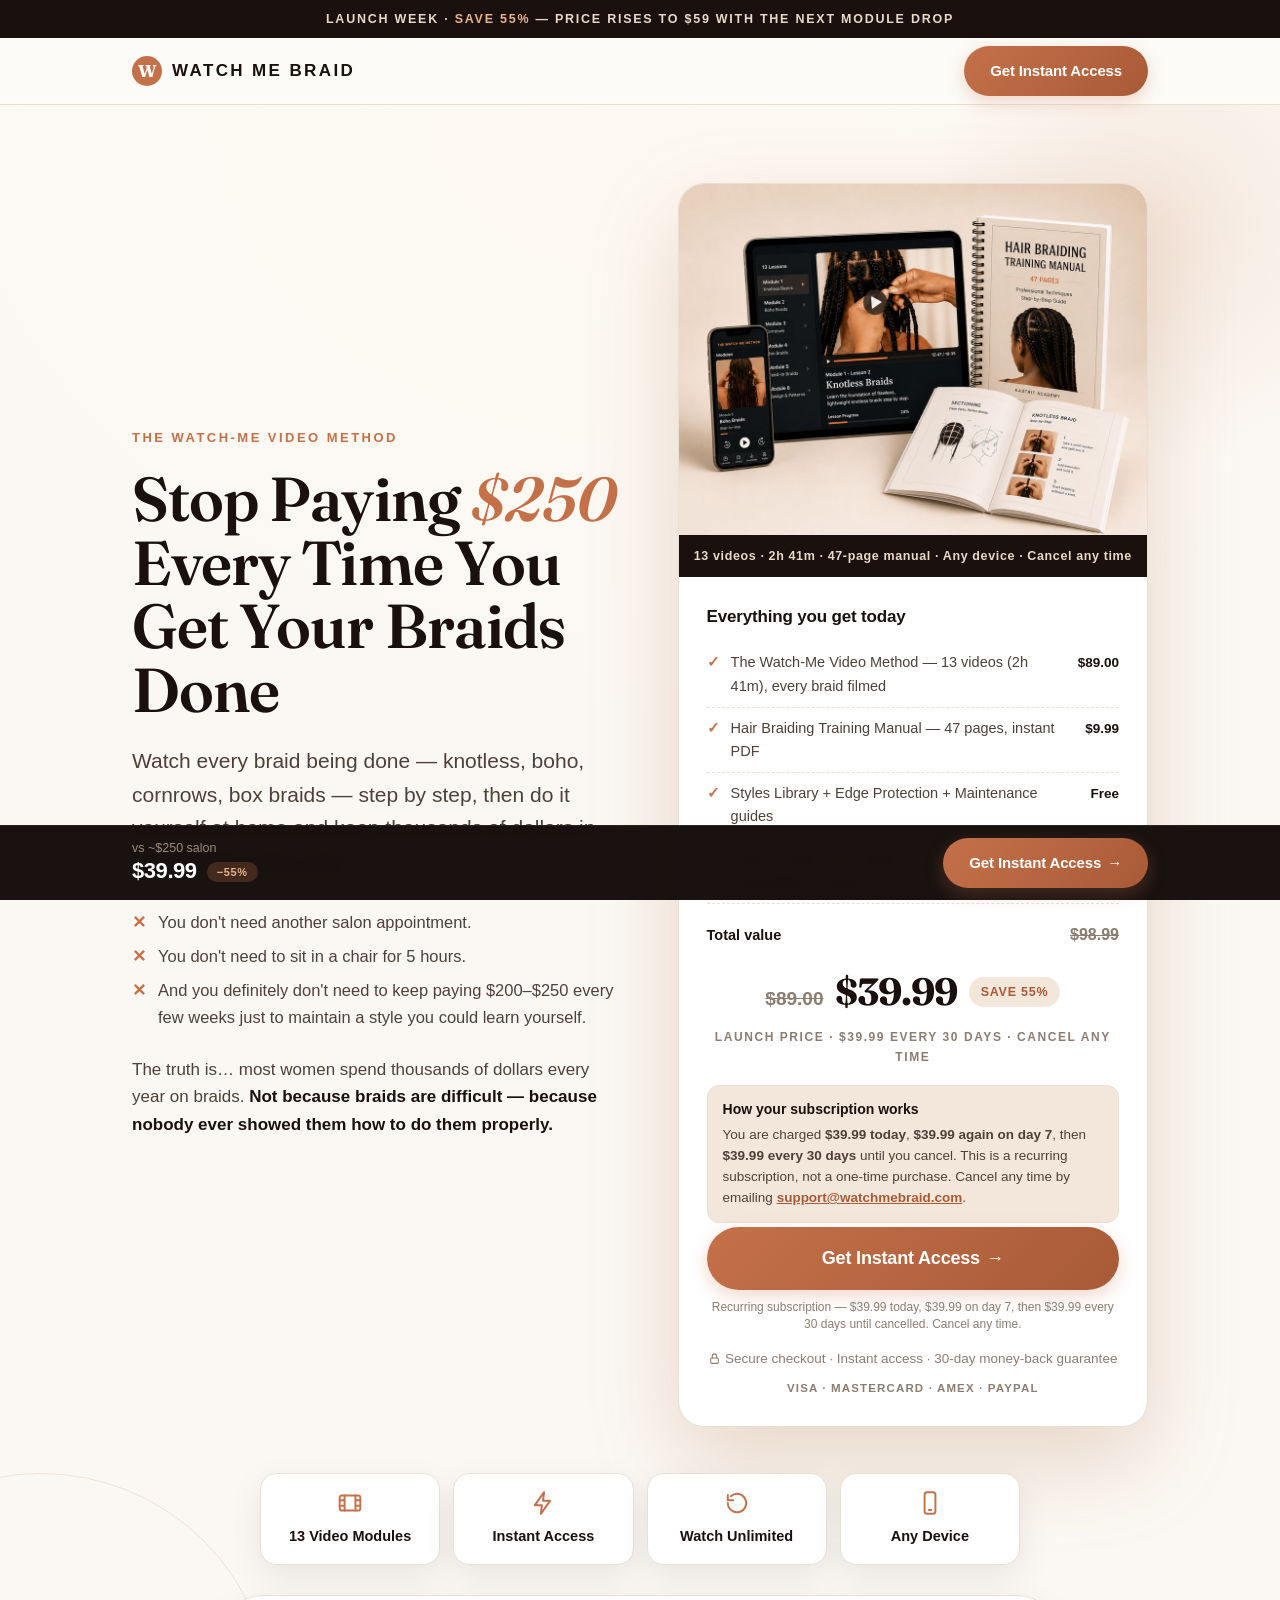
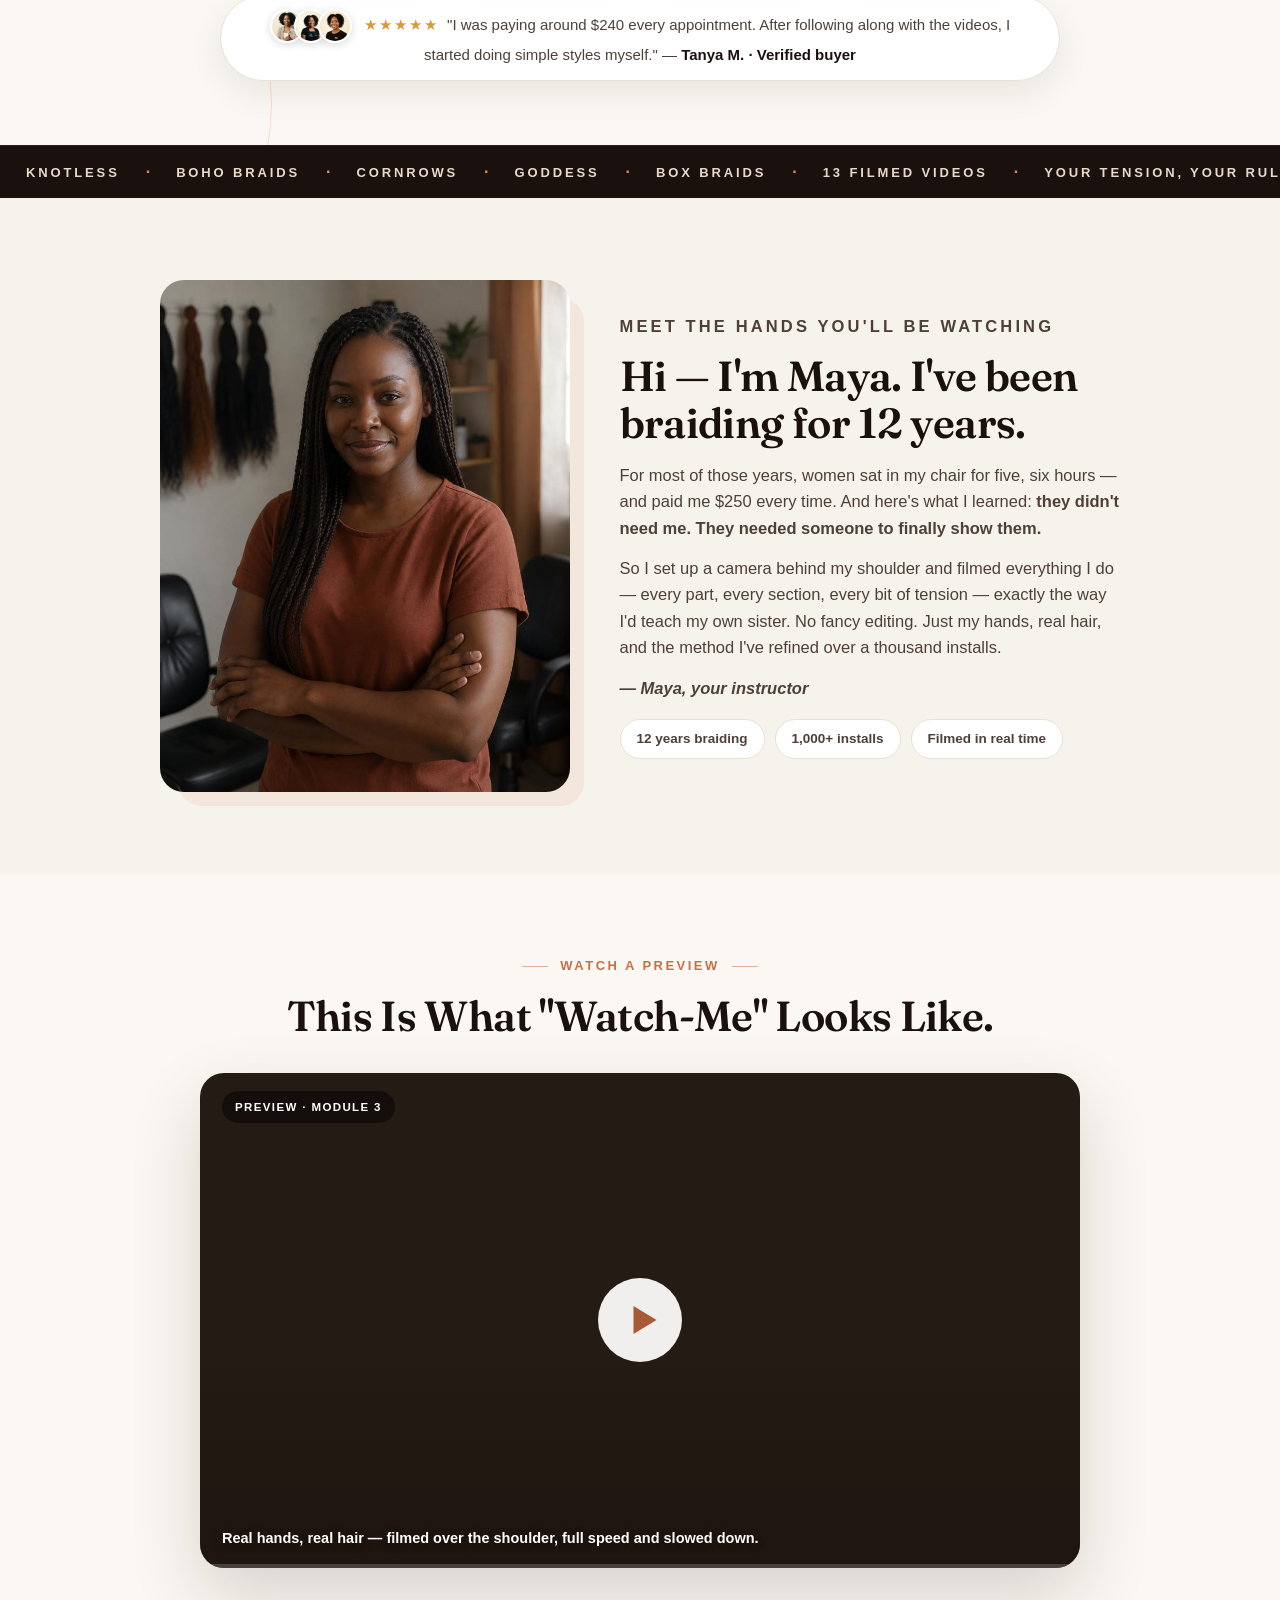
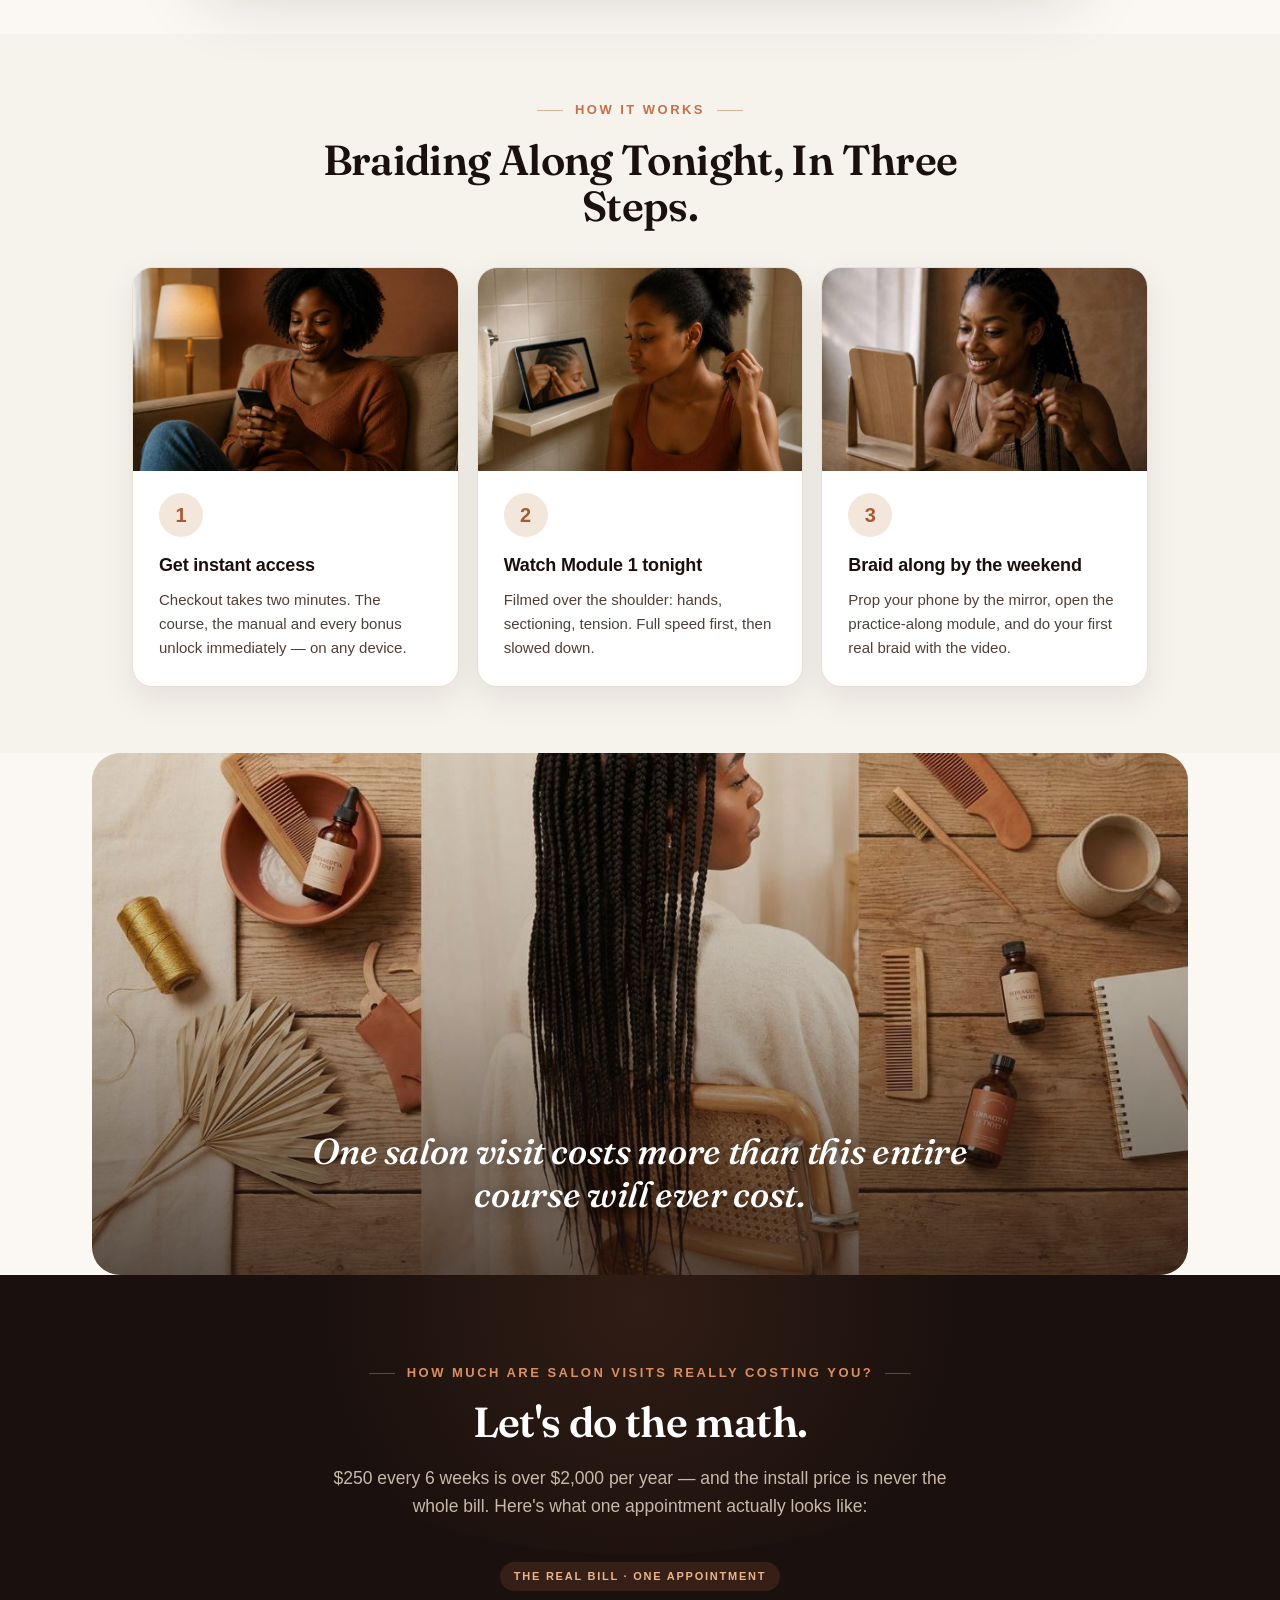
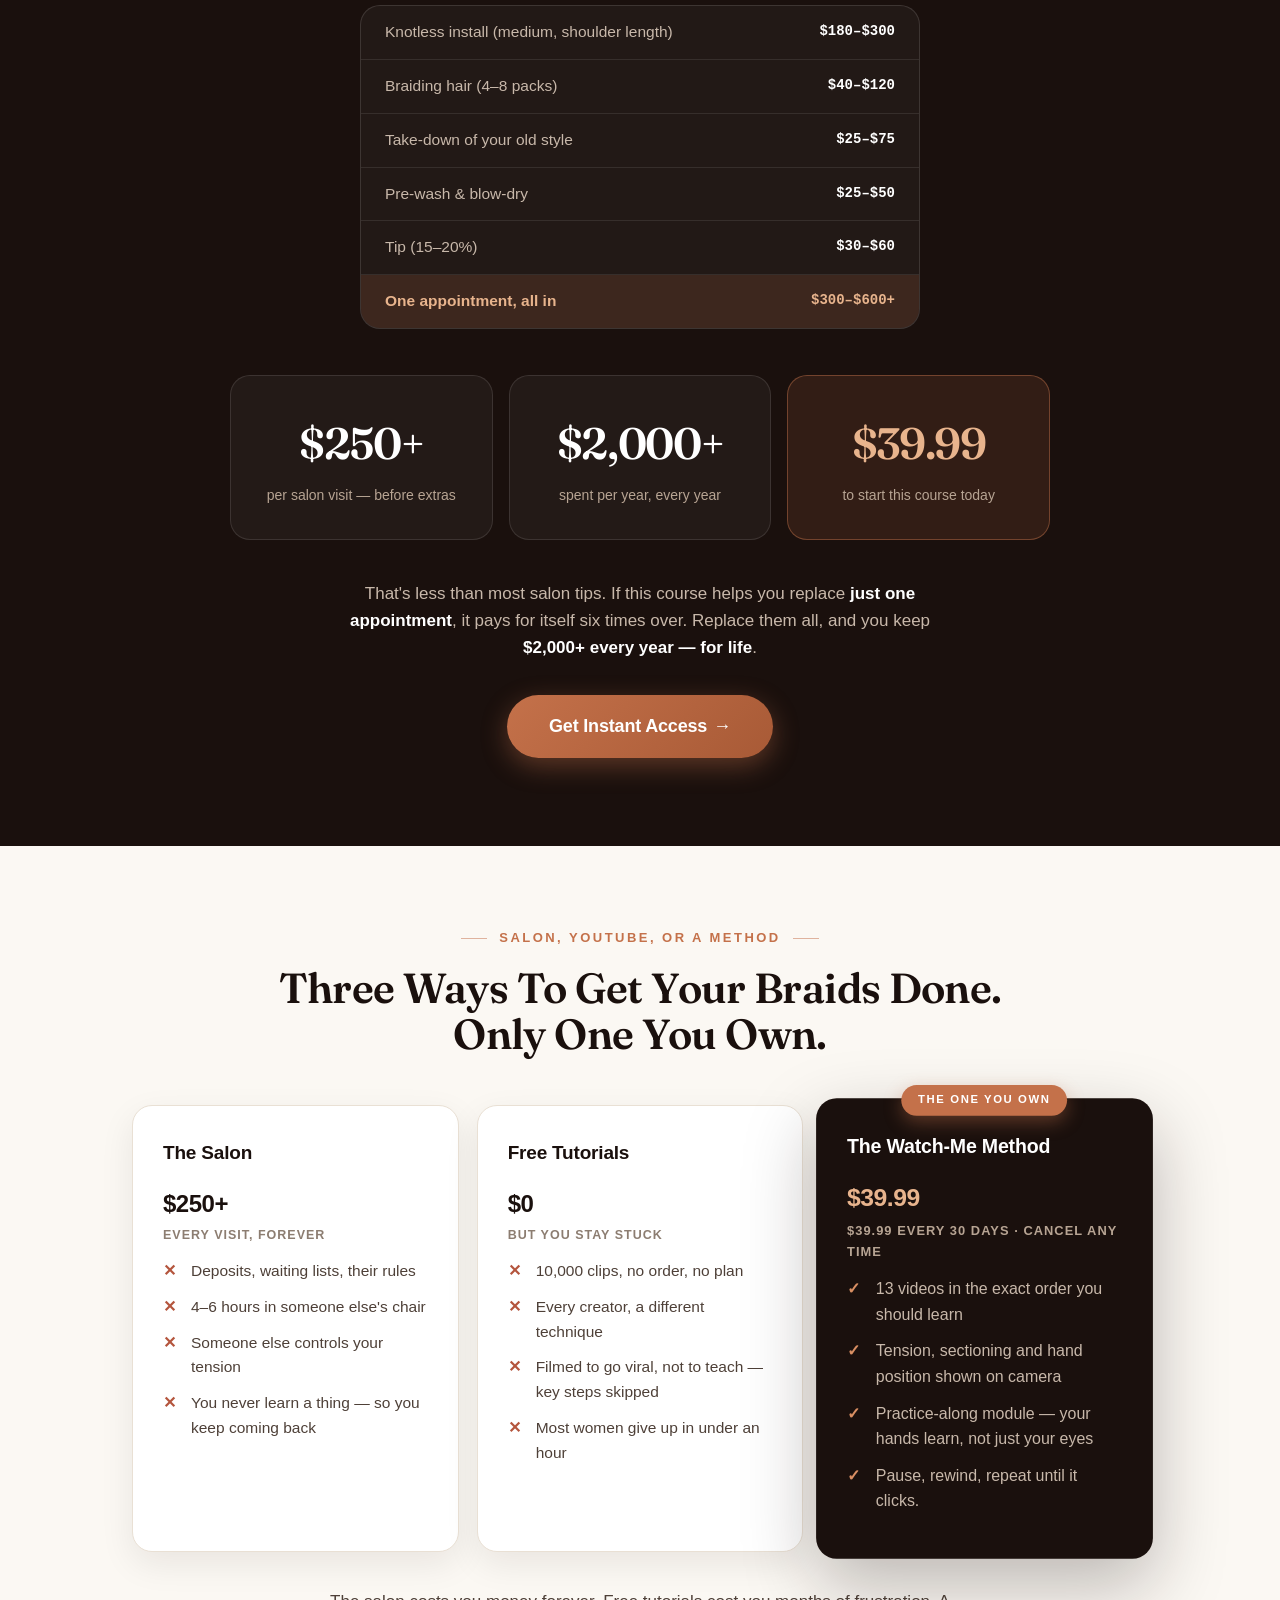
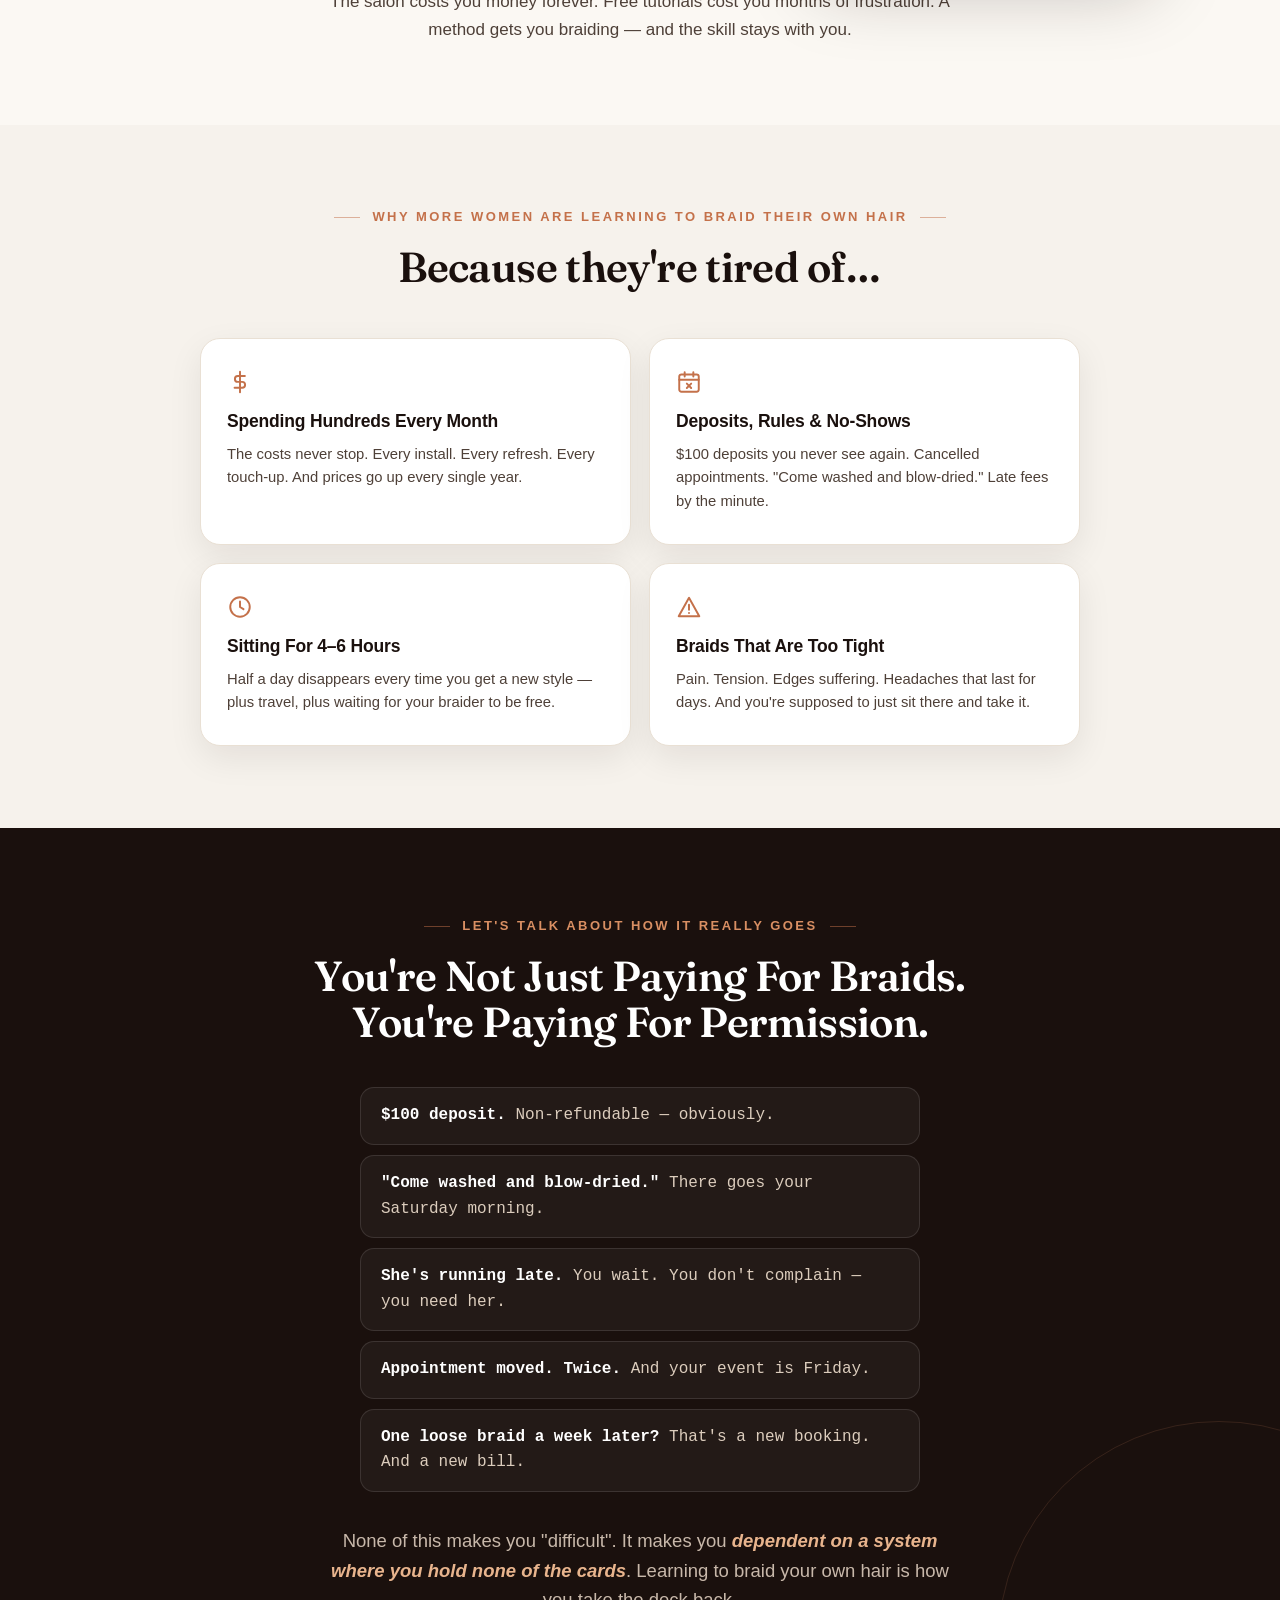
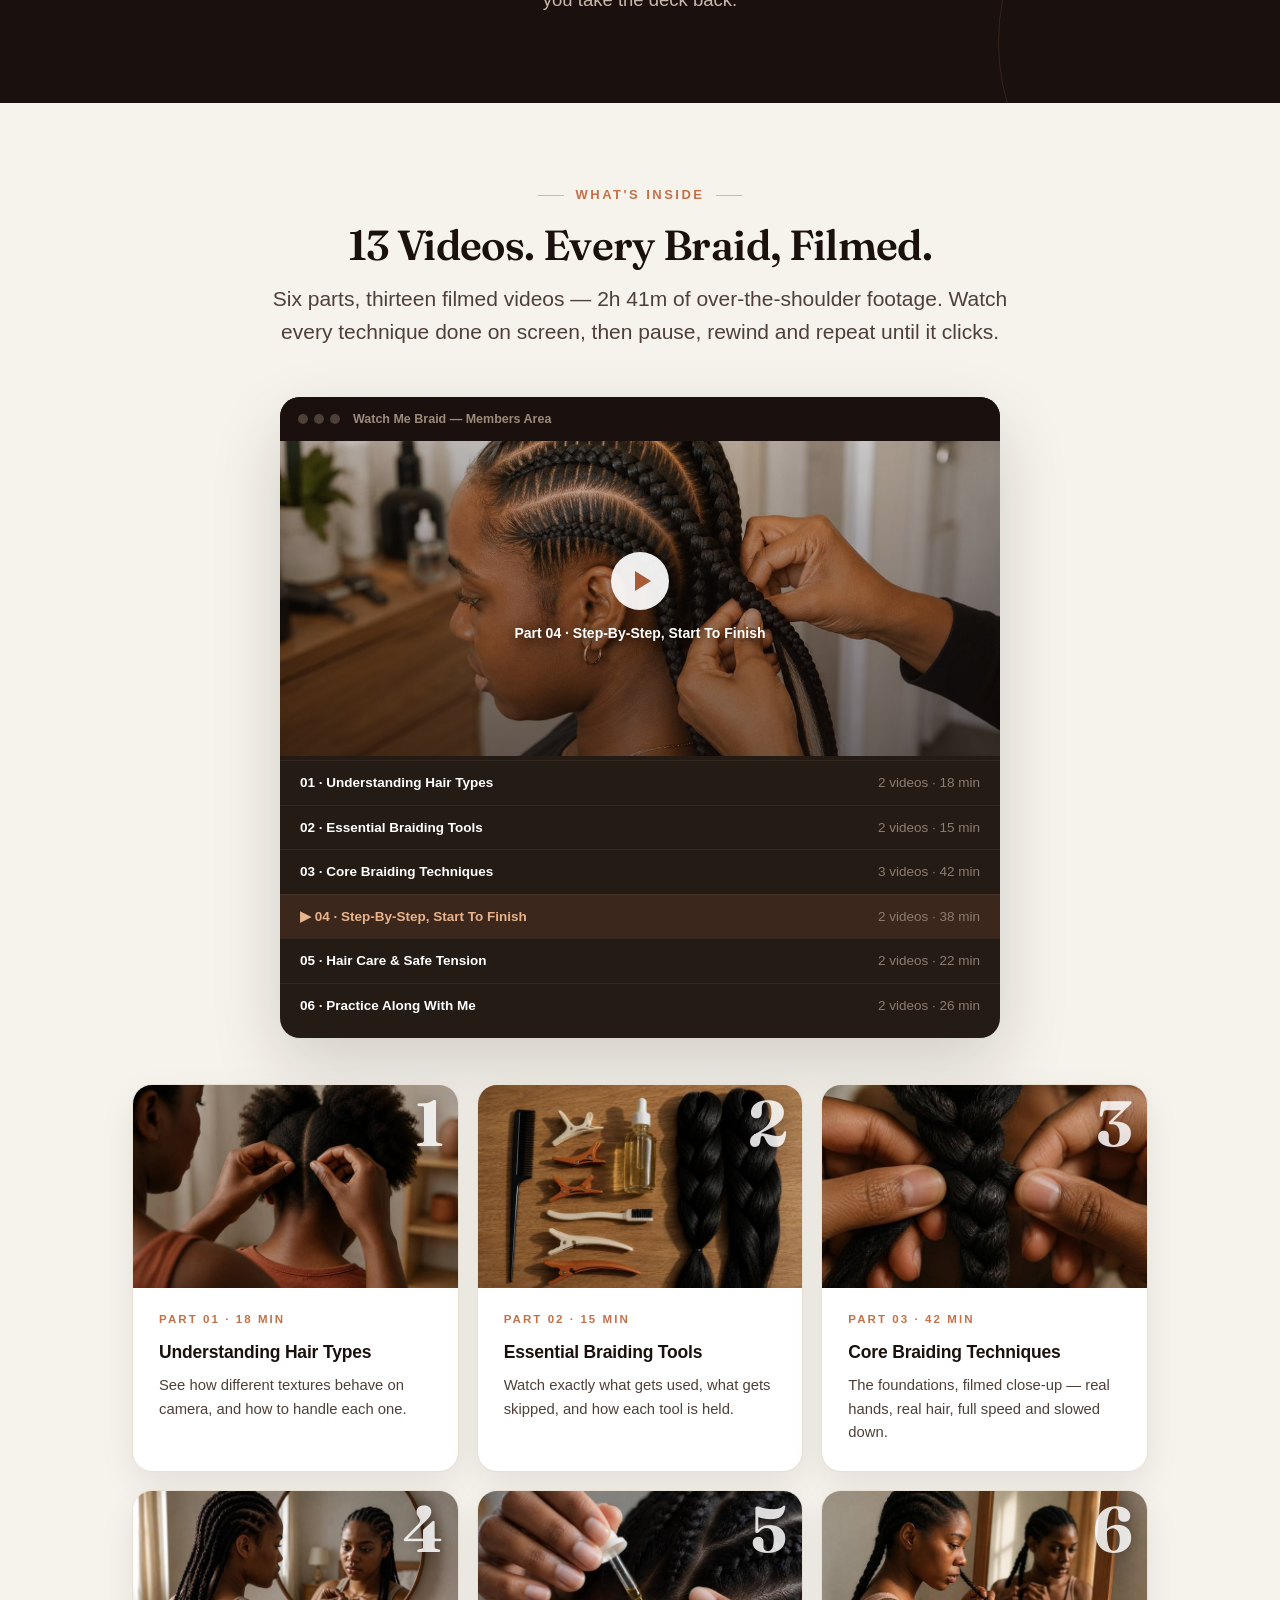
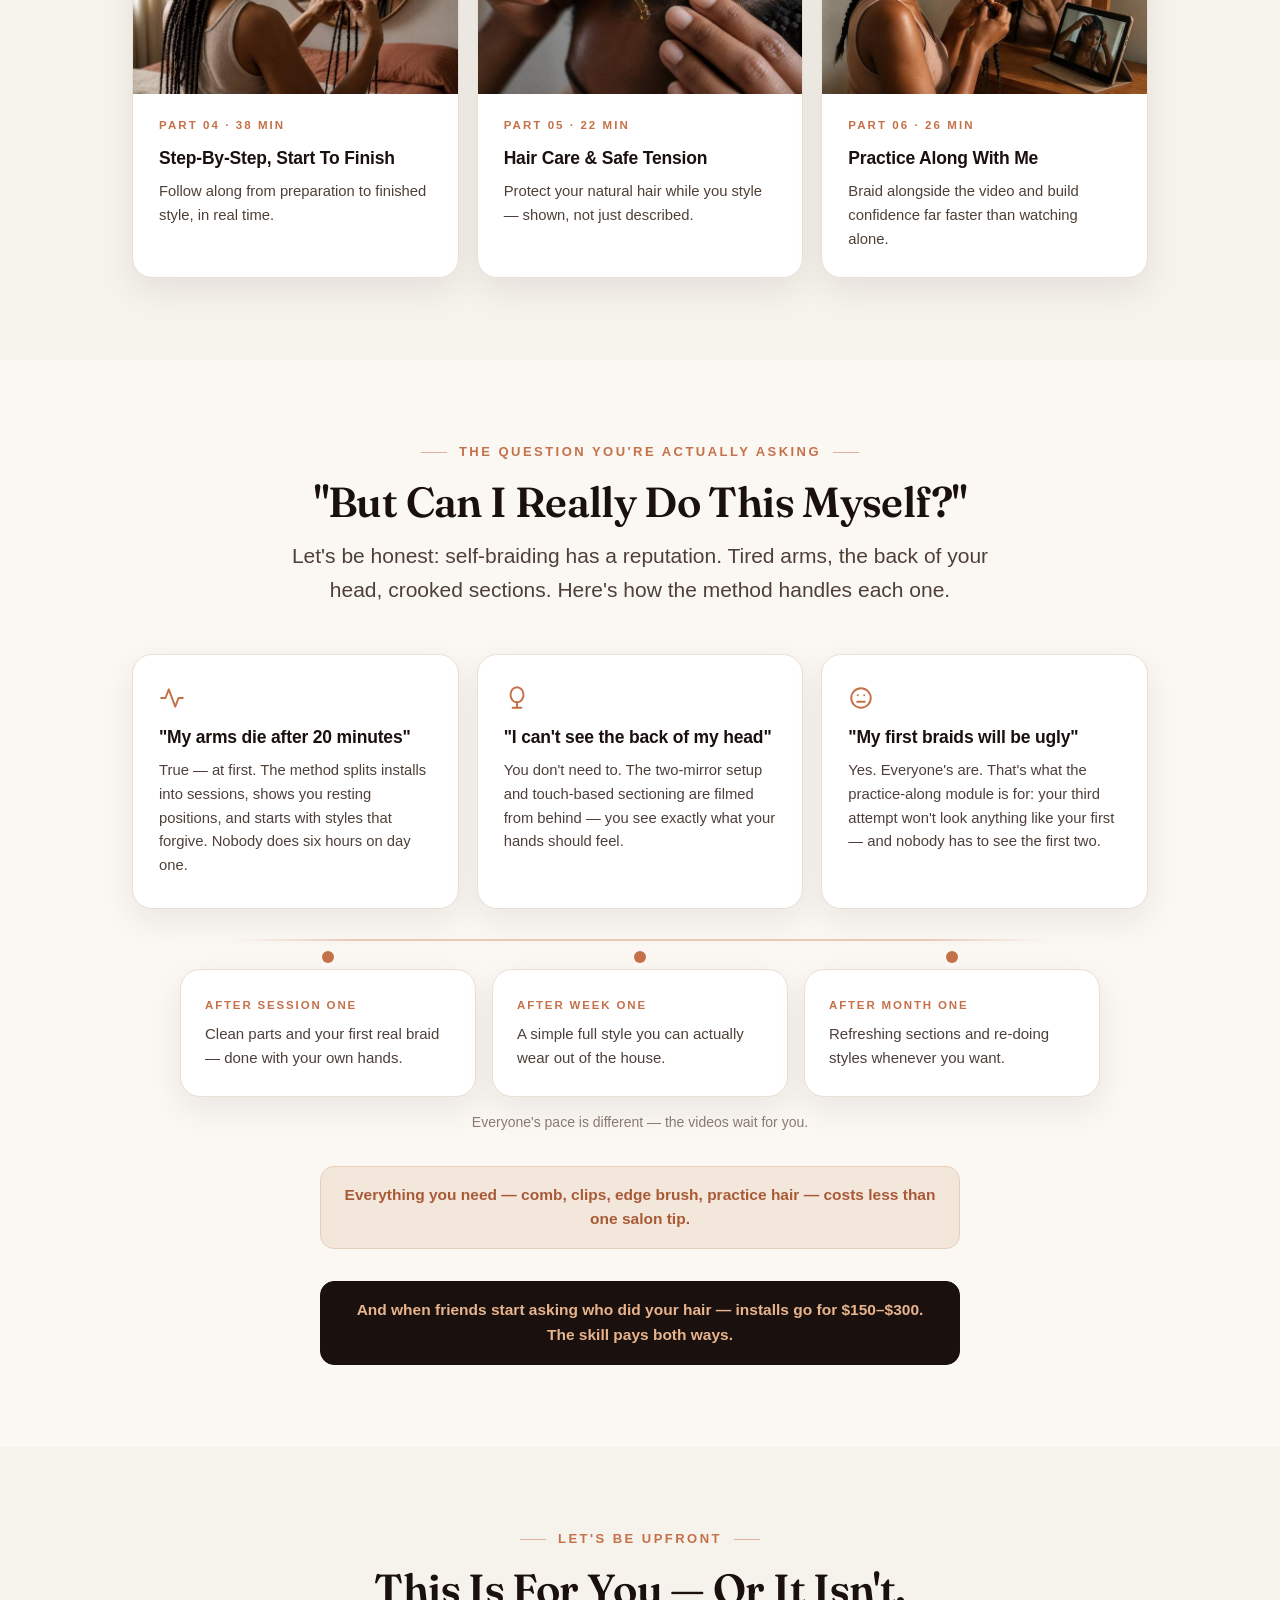
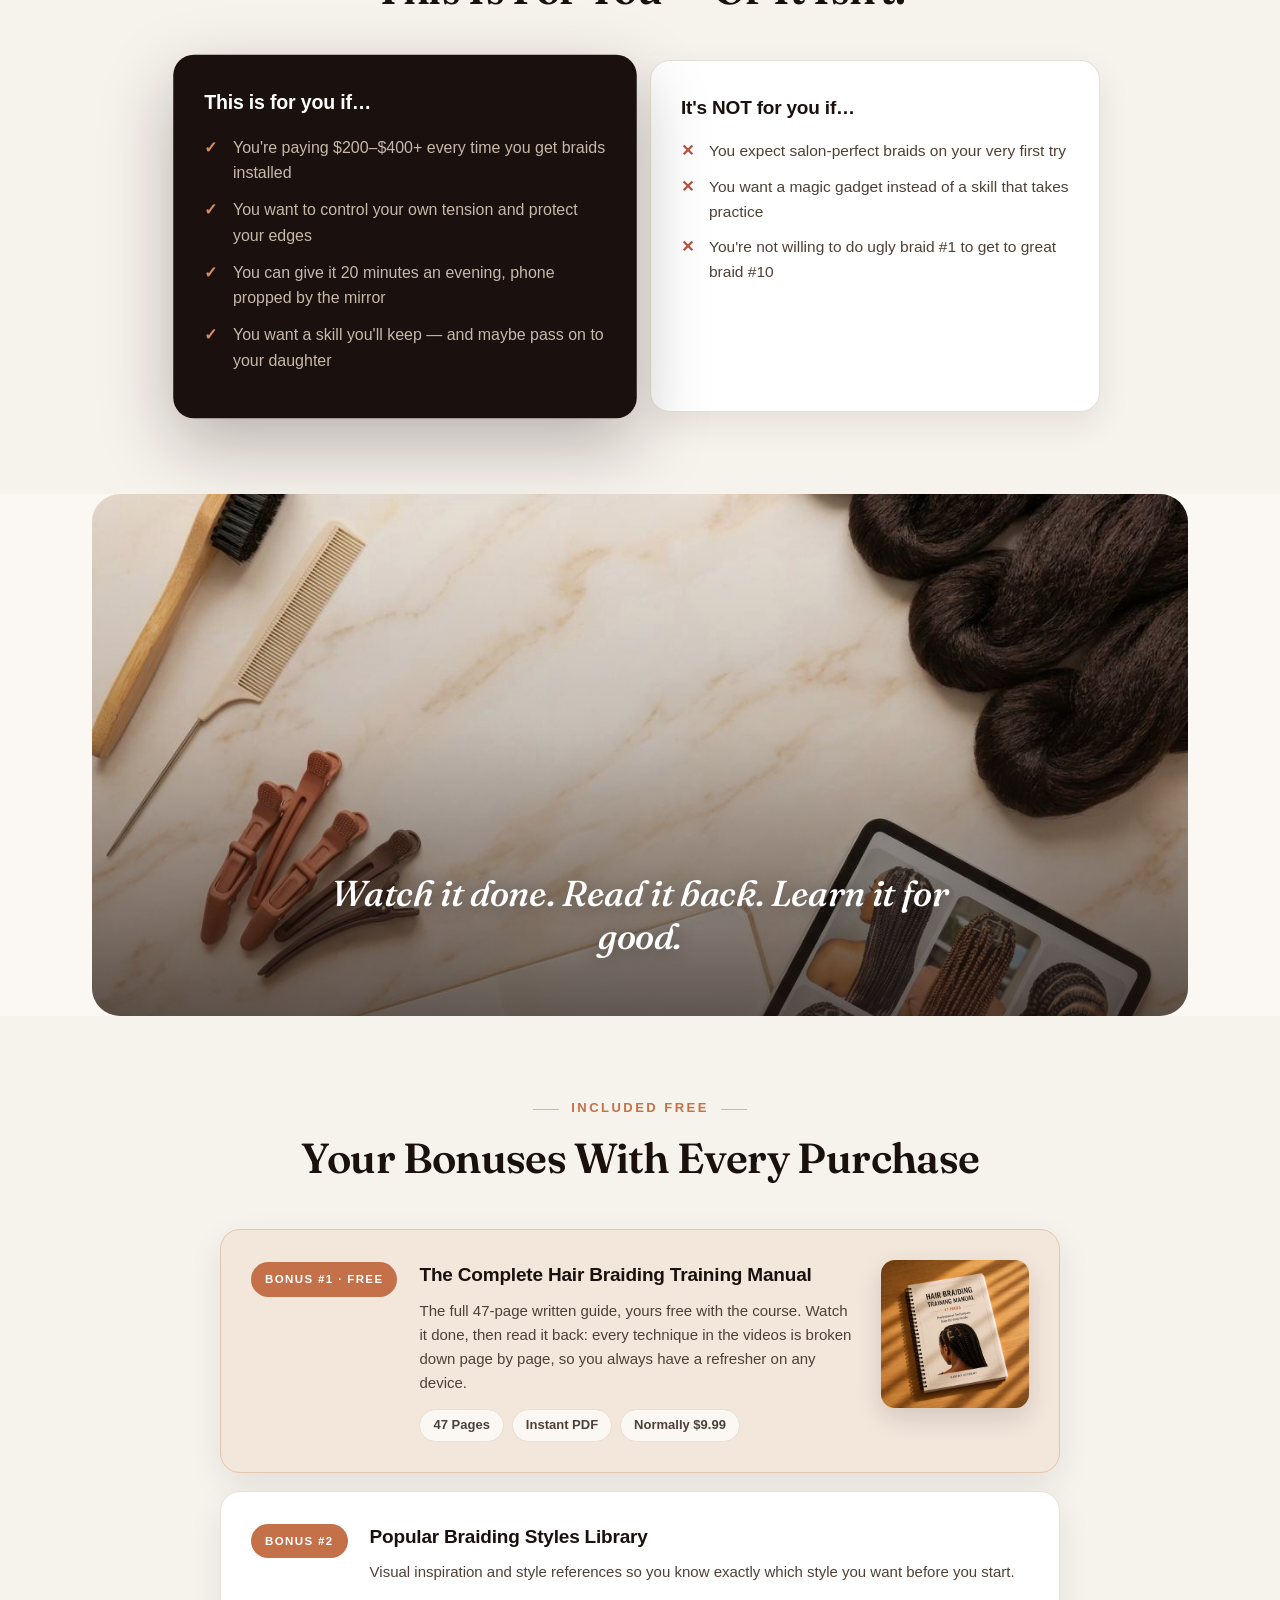
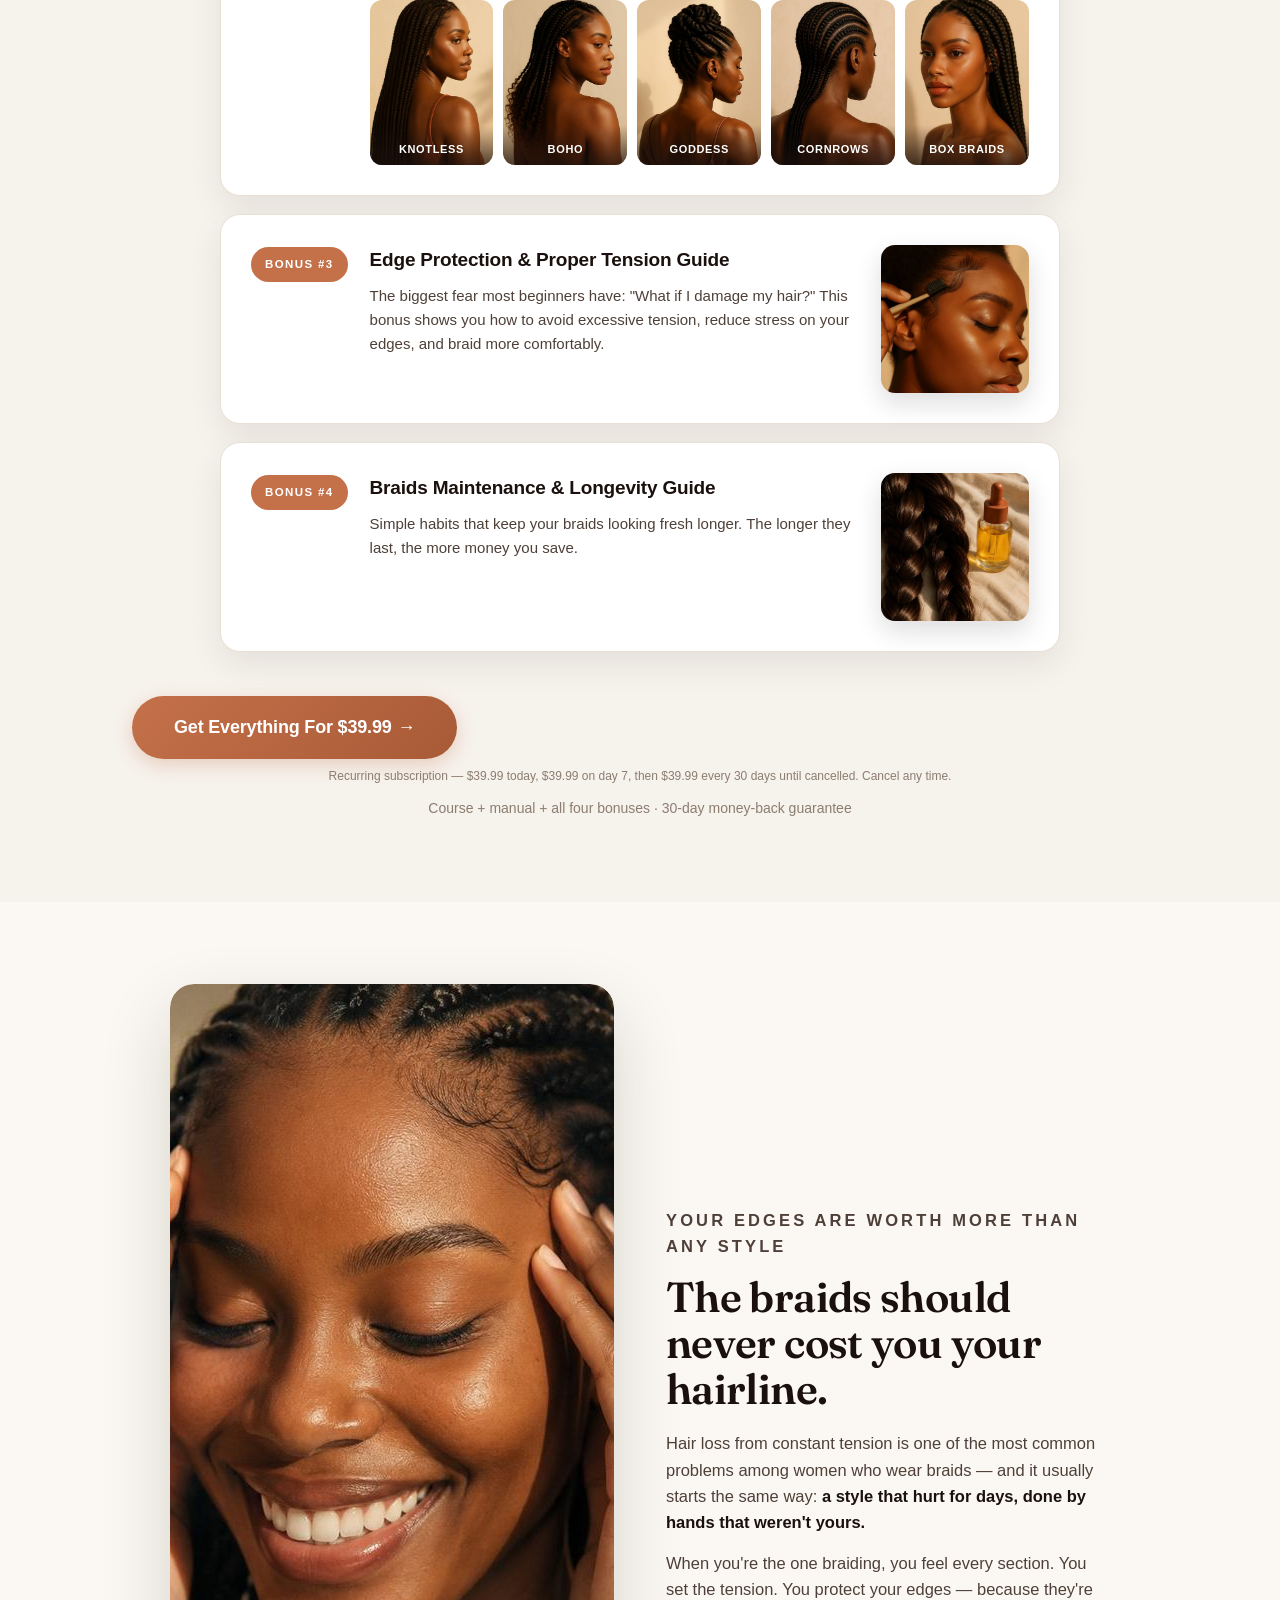
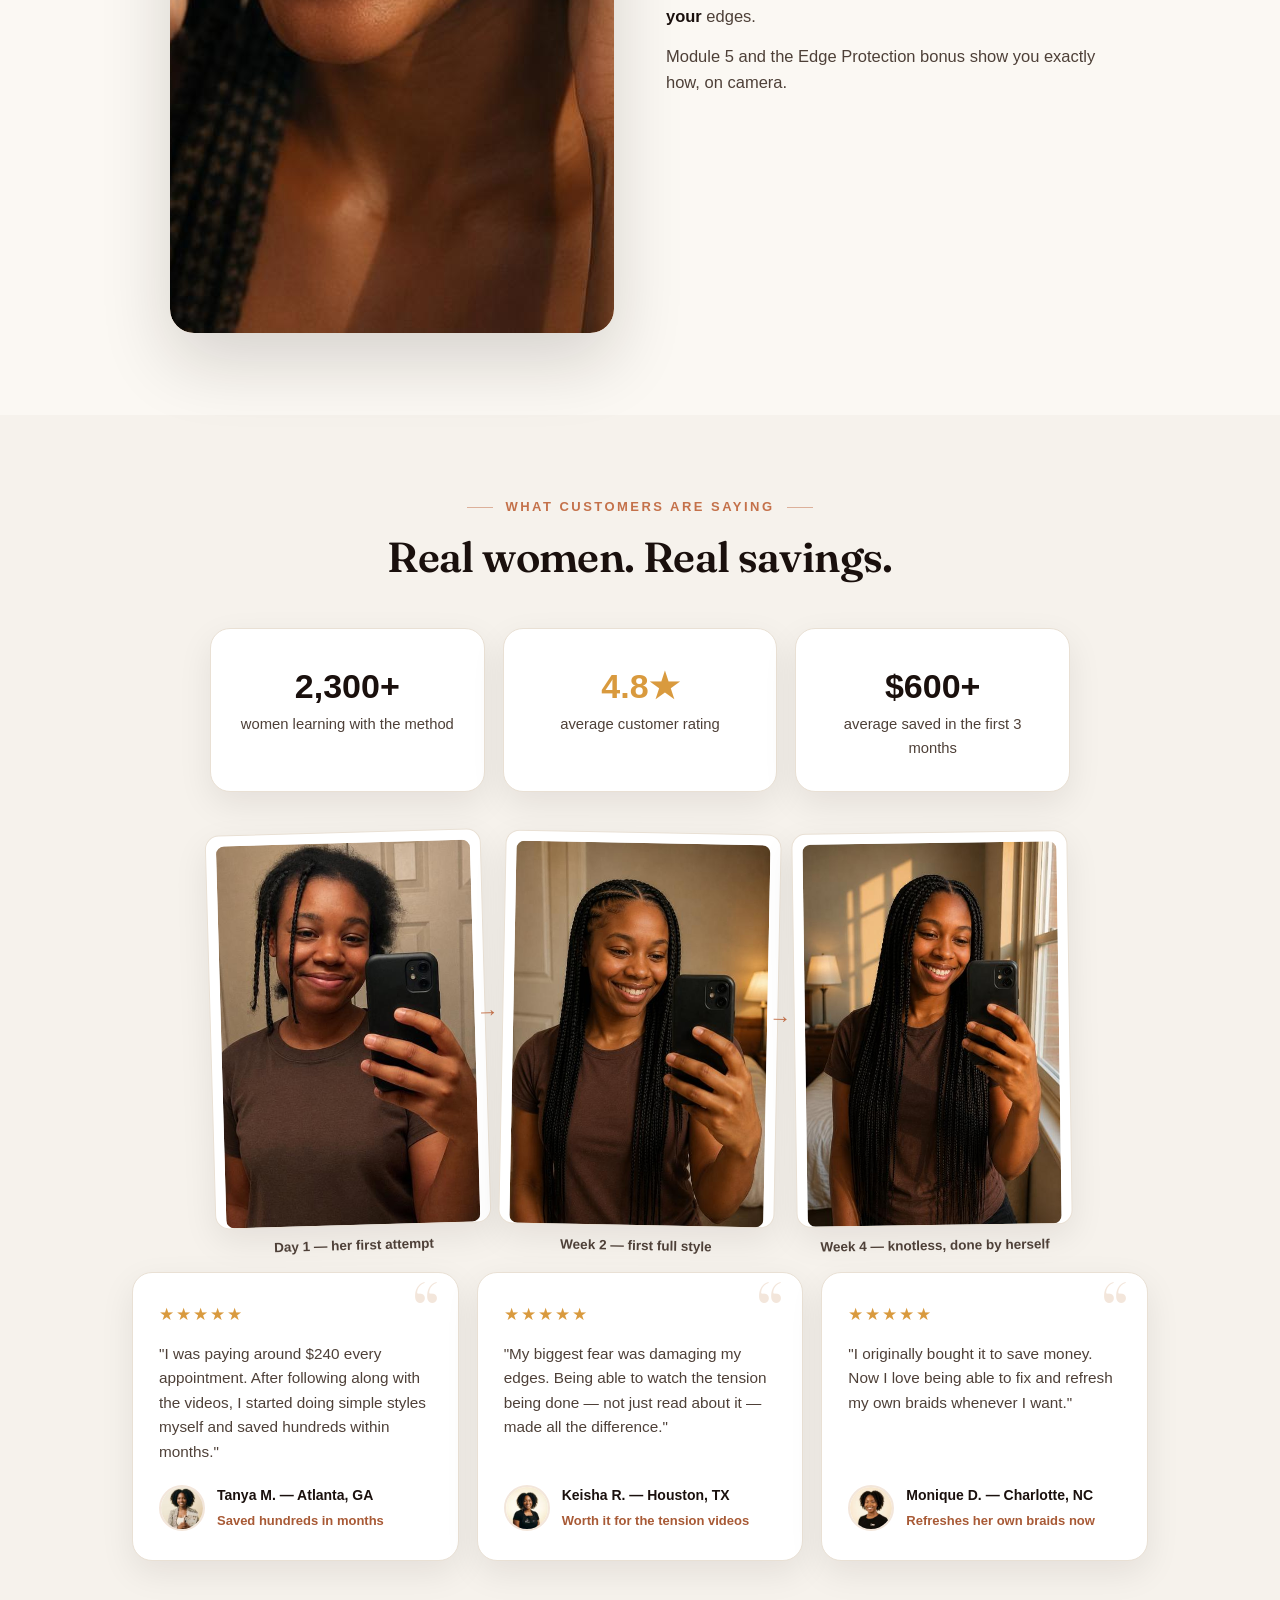
==== commit 360dd75a: "Fix immagini stirate su mobile (banner cine + empower) Co-Authored-By: Claude Fable 5 <noreply@anthr" ====
--- a/landing-inline.html
+++ b/landing-inline.html
@@ -1 +1 @@
-<!DOCTYPE html><html lang="en"><head><meta charset="UTF-8"><meta name="viewport" content="width=device-width, initial-scale=1.0"><meta name="description" content="Watch every braid being done — knotless, boho, cornrows — step by step, then do it yourself at home. 13 filmed videos, 47-page manual included. Stop paying $250 per salon visit."><meta property="og:title" content="The Watch-Me Video Method — Learn To Braid Your Own Hair"><meta property="og:description" content="13 filmed videos. Watch every braid being done, then do it yourself — and keep $2,000+ a year in your pocket."><meta property="og:type" content="website"><title>Watch Me Braid — Learn To Braid Your Own Hair</title><link rel="preconnect" href="https://fonts.googleapis.com"><link rel="preconnect" href="https://fonts.gstatic.com" crossorigin><link href="https://fonts.googleapis.com/css2?family=Fraunces:ital,opsz,wght@0,9..144,400..700;1,9..144,400..700&display=swap" rel="stylesheet"><style>:root{--ink:#1A100D;--ink-2:#120B09;--ink-soft:#4E4038;--muted:#8C7D71;--accent:#C4714A;--accent-dark:#A85A36;--accent-soft:#F3E6DB;--cream:#FBF8F3;--tint:#F6F2EC;--line:#E9E0D4;--white:#fff;--radius:20px;--shadow:0 12px 34px rgba(26,16,13,.08);--shadow-lg:0 28px 70px rgba(26,16,13,.16)}*{margin:0;padding:0;box-sizing:border-box}html{scroll-behavior:smooth}body{font-family:-apple-system,BlinkMacSystemFont,'Segoe UI','Inter',Roboto,Helvetica,Arial,sans-serif;background:var(--cream);color:var(--ink);line-height:1.6;-webkit-font-smoothing:antialiased;overflow-x:hidden}img{max-width:100%;display:block}.a{max-width:1060px;margin:0 auto;padding:0 22px}.b{display:block;font-size:13px;font-weight:600;letter-spacing:.19em;text-transform:uppercase;color:var(--accent);margin-bottom:16px}h1.cc{font-size:clamp(36px,5.4vw,58px);line-height:1.05;font-weight:650;letter-spacing:-.026em}h1.cc em{font-style:normal;color:var(--accent)}h2{font-size:clamp(28px,3.9vw,40px);line-height:1.12;font-weight:650;letter-spacing:-.022em}h3{font-size:19px;font-weight:650;letter-spacing:-.01em}.z{font-size:clamp(17.5px,2vw,21px);color:var(--ink-soft)}.i{display:inline-block;background:var(--accent);color:#fff;text-decoration:none;font-weight:600;font-size:15px;padding:13px 26px;border-radius:980px;border:none;cursor:pointer;letter-spacing:-.01em;text-align:center;transition:background .18s,transform .18s,box-shadow .18s;box-shadow:0 6px 18px rgba(196,113,74,.28)}.i:hover{background:var(--accent-dark);transform:translateY(-1px);box-shadow:0 10px 24px rgba(196,113,74,.34)}.i.v{font-size:18px;padding:17px 42px}.i.df{box-shadow:0 8px 26px rgba(196,113,74,.4)}.bw{position:sticky;top:0;z-index:60;background:linear-gradient(180deg,#FDFBF7 0%,rgba(253,251,247,.92) 100%);backdrop-filter:blur(10px);border-bottom:1px solid var(--line)}.bw .a{display:flex;align-items:center;justify-content:space-between;height:66px}.bx{font-weight:800;font-size:19px;letter-spacing:.3em;color:var(--ink);text-decoration:none}.bz{text-align:center;padding:78px 0 64px;background:radial-gradient(90% 55% at 50% 0%,#FDF9F2 0%,var(--cream) 70%),var(--cream)}.bz .b{margin-bottom:18px}.bz h1{max-width:860px;margin:0 auto 22px}.bz .z{max-width:640px;margin:0 auto 30px}.cd{max-width:560px;margin:0 auto 26px}.cd p{font-size:16.5px;color:var(--ink-soft);margin-bottom:8px;padding-left:26px;position:relative;text-align:left}.cd p::before{content:"✕";position:absolute;left:0;color:var(--accent);font-weight:700}.ce{max-width:620px;margin:0 auto 44px;font-size:17px;color:var(--ink-soft)}.ce b{color:var(--ink)}.au{max-width:480px;margin:0 auto}.aw{position:relative}@keyframes pulse{0%,100%{box-shadow:0 10px 30px rgba(0,0,0,.25),0 0 0 0 rgba(255,255,255,.5)}50%{box-shadow:0 10px 30px rgba(0,0,0,.25),0 0 0 16px rgba(255,255,255,0)}}.ax{background:var(--ink);color:#E8D9C9;font-size:12.5px;font-weight:700;letter-spacing:.05em;text-align:center;padding:11px 12px}.az{font-size:17px;font-weight:800;margin-bottom:12px;text-align:left}.ba{list-style:none;text-align:left;margin-bottom:6px}.ba li{position:relative;display:flex;justify-content:space-between;align-items:baseline;gap:12px;padding:9px 0 9px 24px;border-bottom:1px dashed var(--line);font-size:14.5px;color:var(--ink-soft)}.ba li::before{content:"✓";position:absolute;left:0;color:var(--accent);font-weight:800}.ba b{color:var(--ink);white-space:nowrap;font-size:13.5px}.bb{display:flex;justify-content:space-between;align-items:baseline;padding:12px 0 14px;font-size:14.5px;font-weight:800}.bb b{text-decoration:line-through;color:var(--muted);font-size:16px}.bj{margin-top:10px;font-size:11.5px;letter-spacing:.1em;color:var(--muted);text-transform:uppercase;font-weight:700}.av{background:var(--white);border:1px solid var(--line);border-radius:26px;overflow:hidden;box-shadow:var(--shadow-lg);text-align:center}.aw{background:var(--accent-soft)}.aw img{width:100%;height:auto;display:block}.ay{padding:26px 28px 28px}.bc{display:flex;align-items:baseline;justify-content:center;gap:12px;margin-bottom:6px}.bd{font-size:19px;color:var(--muted);text-decoration:line-through;font-weight:600}.be{font-size:38px;font-weight:800;letter-spacing:-.03em}.bf{background:var(--accent-soft);color:var(--accent-dark);font-size:12.5px;font-weight:800;letter-spacing:.06em;padding:5px 12px;border-radius:999px;align-self:center}.bg{font-size:12px;font-weight:700;letter-spacing:.13em;text-transform:uppercase;color:var(--muted);margin-bottom:18px}.av .i{width:100%}.bh{margin-top:14px;font-size:13.5px;color:var(--muted)}.cg{display:grid;grid-template-columns:repeat(4,1fr);gap:13px;max-width:760px;margin:46px auto 0}.w{background:var(--white);border:1px solid var(--line);border-radius:16px;padding:16px 10px;text-align:center;box-shadow:var(--shadow)}.w b{font-size:14.5px;font-weight:650}.c{padding:82px 0}.c.g{background:var(--tint)}.c.bq{text-align:center}.d{text-align:center;max-width:740px;margin:0 auto 48px}.d .z{margin-top:14px}.bk{position:relative;height:clamp(420px,62vh,620px);overflow:hidden}.bl{position:absolute;inset:0;background:linear-gradient(180deg,rgba(26,16,13,.08) 0%,rgba(26,16,13,.22) 45%,rgba(26,16,13,.68) 100%)}.bm{position:absolute;left:0;right:0;bottom:0;padding:0 22px 58px;text-align:center}.bm .bn{max-width:680px;margin:0 auto;color:#fff;font-size:clamp(24px,3.6vw,36px);font-weight:650;line-height:1.2;letter-spacing:-.02em;text-shadow:0 2px 18px rgba(0,0,0,.35)}.bo{background:var(--ink);color:#EFE6DC;padding:88px 0}.bo .b{color:#D98F63}.bo h2{color:#fff}.bo .bp{max-width:640px;margin:18px auto 42px;text-align:center;color:#C8B8AA;font-size:17.5px}.bo .d{margin-bottom:14px}.da{max-width:560px;margin:0 auto 46px;background:rgba(255,255,255,.04);border:1px solid rgba(255,255,255,.12);border-radius:var(--radius);overflow:hidden}.j{display:flex;justify-content:space-between;gap:14px;padding:14px 24px;border-bottom:1px solid rgba(255,255,255,.09);font-size:15.5px;color:#C8B8AA}.j b{color:#fff;white-space:nowrap}.j:last-child{border-bottom:none}.j.db{background:rgba(196,113,74,.16);font-weight:700;color:#E8B48D}.j.db b{color:#E8B48D}.dc{display:grid;grid-template-columns:repeat(3,1fr);gap:16px;max-width:820px;margin:0 auto 40px}.ae{background:rgba(255,255,255,.045);border:1px solid rgba(255,255,255,.11);border-radius:var(--radius);text-align:center;padding:32px 14px}.ae .af{font-size:clamp(30px,4vw,44px);font-weight:800;letter-spacing:-.03em;display:block;color:#fff}.ae.dd{background:rgba(196,113,74,.14);border-color:rgba(196,113,74,.45)}.ae.dd .af{color:#E8B48D}.ae .ag{font-size:14px;color:#B7A493;margin-top:6px;display:block}.bo .de{max-width:600px;margin:0 auto 34px;text-align:center;font-size:17px;color:#C8B8AA}.bo .de b{color:#fff}.bo .bq{text-align:center}.dg{display:grid;grid-template-columns:1fr 1fr 1fr;gap:18px;margin:0 auto}.r .ai{font-size:24px;font-weight:800;letter-spacing:-.02em;display:block;margin-bottom:2px}.r .aj{font-size:12.5px;color:var(--muted);display:block;margin-bottom:14px;font-weight:600;text-transform:uppercase;letter-spacing:.08em}.r.br .aj{color:#B7A493}.r.br .ai{color:#E8B48D}.r{border-radius:var(--radius);padding:32px 30px}.r.ah{background:var(--white);border:1px solid var(--line);box-shadow:var(--shadow)}.r.br{background:var(--ink);color:#EFE6DC}.r h3{margin-bottom:16px}.r.br h3{color:#fff}.r ul{list-style:none}.r li{padding-left:28px;position:relative;margin-bottom:11px;font-size:15.5px;color:var(--ink-soft)}.r.br li{color:#C8B8AA}.r.ah li::before{content:"✕";position:absolute;left:0;color:#B4553D;font-weight:800}.r.br li::before{content:"✓";position:absolute;left:0;color:#D98F63;font-weight:800}.di{text-align:center;max-width:620px;margin:36px auto 0;font-size:17px;color:var(--ink-soft)}.s{display:grid;grid-template-columns:repeat(3,1fr);gap:18px}.f{background:var(--white);border:1px solid var(--line);border-radius:var(--radius);box-shadow:var(--shadow);padding:30px 26px}.f h3{margin-bottom:8px;font-size:17.5px}.f p{font-size:14.8px;color:var(--ink-soft)}.m{background:var(--white);border:1px solid var(--line);border-radius:var(--radius);box-shadow:var(--shadow);padding:0 0 26px;overflow:hidden}.n{aspect-ratio:16/10}.n img{width:100%;height:100%;object-fit:cover}.m .o{padding:22px 26px 0}.p{font-size:11.5px;font-weight:800;letter-spacing:.18em;color:var(--accent);text-transform:uppercase;display:block;margin-bottom:10px}.m h3{margin-bottom:8px;font-size:17.5px}.m p{font-size:14.8px;color:var(--ink-soft)}.dz{display:grid;grid-template-columns:repeat(5,1fr);gap:10px;margin-top:16px}.t{border-radius:12px;overflow:hidden;aspect-ratio:3/4;position:relative}.t img{width:100%;height:100%;object-fit:cover}.t .u{position:absolute;left:0;right:0;bottom:0;background:linear-gradient(180deg,transparent,rgba(26,16,13,.72));color:#fff;font-size:11px;font-weight:700;letter-spacing:.06em;padding:16px 8px 7px;text-align:center;text-transform:uppercase}.dw{display:grid;gap:18px;max-width:840px;margin:0 auto}.x{display:grid;grid-template-columns:auto 1fr;gap:22px;align-items:start;background:var(--white);border:1px solid var(--line);border-radius:var(--radius);padding:30px;box-shadow:var(--shadow)}.x.dx{background:var(--accent-soft);border-color:#E4C6B0}.y{background:var(--accent);color:#fff;font-size:11.5px;font-weight:800;letter-spacing:.12em;padding:8px 14px;border-radius:999px;white-space:nowrap;margin-top:2px}.x h3{margin-bottom:8px}.x p{font-size:15px;color:var(--ink-soft)}.dy{display:flex;flex-wrap:wrap;gap:8px;margin-top:14px}.dy span{background:var(--cream);border:1px solid var(--line);font-size:13px;font-weight:600;color:var(--ink-soft);padding:5px 13px;border-radius:999px}.ea{display:grid;grid-template-columns:1fr 1fr;gap:52px;align-items:center;max-width:940px;margin:0 auto}.eb{border-radius:24px;overflow:hidden;box-shadow:var(--shadow-lg);background:linear-gradient(150deg,var(--accent-soft),#E9CDB8);padding:42px 34px;text-align:center}.eb .af{font-size:50px;display:block;margin-bottom:12px}.eb p{font-size:16.5px;color:var(--accent-dark);font-weight:700;line-height:1.45}.ec p{margin-bottom:14px;color:var(--ink-soft);font-size:16.5px}.ec b{color:var(--ink)}.ec h2{margin-bottom:18px}.ar{background:var(--white);border:1px solid var(--line);border-radius:var(--radius);box-shadow:var(--shadow);padding:28px 26px;display:flex;flex-direction:column}.as{color:#D99A3E;font-size:17px;letter-spacing:2px;margin-bottom:14px}.ar blockquote{font-size:15.3px;color:var(--ink-soft);margin-bottom:20px;flex:1}.at{display:flex;align-items:center;gap:12px}.at img{width:46px;height:46px;border-radius:50%;object-fit:cover;border:2px solid var(--accent-soft)}.at b{display:block;font-size:14px}.at span{font-size:13px;color:var(--accent-dark);font-weight:600}.ee{max-width:740px;margin:0 auto;display:grid;grid-template-columns:auto 1fr;gap:26px;align-items:center;background:var(--white);border:1px solid var(--line);border-radius:var(--radius);box-shadow:var(--shadow);padding:34px 36px}.ef{width:88px;height:88px;border-radius:50%;flex-shrink:0;background:var(--accent-soft);border:2px dashed var(--accent);display:flex;align-items:center;justify-content:center;font-size:36px}.ee h3{margin-bottom:8px;font-size:20px}.ee p{font-size:15.3px;color:var(--ink-soft)}.eh{max-width:740px;margin:0 auto}.eh details{background:var(--white);border:1px solid var(--line);border-radius:16px;margin-bottom:12px;box-shadow:var(--shadow);overflow:hidden}.eh summary{list-style:none;cursor:pointer;padding:19px 54px 19px 24px;position:relative;font-weight:650;font-size:16px}.eh summary::-webkit-details-marker{display:none}.eh summary::after{content:"+";position:absolute;right:22px;top:50%;transform:translateY(-50%);font-size:24px;font-weight:300;color:var(--accent);transition:transform .2s}.eh details[open] summary::after{transform:translateY(-50%) rotate(45deg)}.h{padding:0 24px 21px;font-size:15.3px;color:var(--ink-soft)}.ep{text-align:center}.ep h2{max-width:720px;margin:0 auto 14px}.ep .bp{margin-bottom:40px}.ep .av{margin:0 auto;max-width:420px;text-align:center}.ep .ay{color:var(--ink)}.ev{background:var(--ink-2);color:#9C8B7C;padding:30px 0 96px;font-size:13.5px}.ev .a{display:flex;justify-content:space-between;flex-wrap:wrap;gap:8px}.ev a{color:#C9B39D;text-decoration:none}.fb{position:fixed;left:0;right:0;bottom:0;z-index:70;background:rgba(18,11,9,.97);backdrop-filter:blur(8px);border-top:1px solid rgba(255,255,255,.08);transform:translateY(110%);transition:transform .35s ease}.fc{max-width:1060px;margin:0 auto;padding:12px 22px;display:flex;align-items:center;justify-content:space-between;gap:16px}.fb .fd{display:flex;flex-direction:column;line-height:1.25}.fb .fe{font-size:12.5px;color:#9C8B7C}.fb .ff{font-size:22px;font-weight:800;color:#fff;letter-spacing:-.02em}.fb .i{white-space:nowrap}.ch{margin-top:28px;text-align:center;font-size:15px;color:var(--ink-soft)}.ch .cj{color:#D99A3E;letter-spacing:2px}.ch b{color:var(--ink)}.cy{display:grid;grid-template-columns:repeat(3,1fr);gap:18px}.aa{background:var(--white);border:1px solid var(--line);border-radius:var(--radius);box-shadow:var(--shadow);padding:30px 26px}.ad{display:inline-flex;align-items:center;justify-content:center;width:44px;height:44px;border-radius:50%;background:var(--accent-soft);color:var(--accent-dark);font-size:20px;font-weight:800;margin-bottom:14px}.aa h3{margin-bottom:8px;font-size:18px}.aa p{font-size:15px;color:var(--ink-soft)}.es{list-style:none;margin:20px 0 22px}.es li{padding-left:26px;position:relative;margin-bottom:10px;color:#C8B8AA;font-size:15.5px;text-align:left}.es li::before{content:"✓";position:absolute;left:0;color:#E0A377;font-weight:800}.et{font-style:italic;color:#B7A493;font-size:15px;border-left:3px solid rgba(196,113,74,.5);padding-left:14px;text-align:left}.cm{display:grid;grid-template-columns:.9fr 1.1fr;gap:50px;align-items:center;max-width:960px;margin:0 auto}.co h2{margin-bottom:16px}.co p{color:var(--ink-soft);font-size:16.5px;margin-bottom:14px}.cp{font-weight:700;color:var(--accent-dark);font-style:italic}.cq{display:flex;gap:10px;flex-wrap:wrap;margin-top:18px}.cq span{background:var(--white);border:1px solid var(--line);border-radius:999px;padding:8px 16px;font-size:13.5px;font-weight:600;color:var(--ink-soft)}.dm{max-width:720px;margin:0 auto 46px;background:#241B14;border-radius:20px;overflow:hidden;box-shadow:var(--shadow-lg)}.dn{display:flex;align-items:center;gap:6px;padding:12px 18px;background:#1A100D;color:#9C8B7C;font-size:12.5px;font-weight:600}.ak{width:10px;height:10px;border-radius:50%;background:#4E4038;display:inline-block}.do{position:relative;aspect-ratio:16/7;background:#2A1D14;display:flex;align-items:center;justify-content:center;flex-direction:column;gap:12px;color:#fff;overflow:hidden}.do .dp{position:absolute;inset:0;width:100%;height:100%;object-fit:cover}.do::before{content:"";position:absolute;inset:0;background:linear-gradient(180deg,rgba(26,16,13,.18),rgba(26,16,13,.55));z-index:1}.do .dq,.do span:not(.dq){position:relative;z-index:2}.do span:not(.dq){text-shadow:0 2px 10px rgba(0,0,0,.5);font-weight:600}.dq{width:58px;height:58px;border-radius:50%;background:rgba(255,255,255,.92);position:relative}.dq::after{content:"";position:absolute;left:56%;top:50%;transform:translate(-50%,-50%);border-style:solid;border-width:10px 0 10px 16px;border-color:transparent transparent transparent var(--accent-dark)}.do span{font-size:14px}.dr{padding:4px 0 10px}.k{display:flex;justify-content:space-between;gap:12px;padding:11px 20px;font-size:13.5px;color:#C8B8AA;border-top:1px solid rgba(255,255,255,.06)}.k b{color:#fff;font-weight:600}.k .l{color:#8C7D71;white-space:nowrap}.k.ds{background:rgba(196,113,74,.14)}.k.ds b{color:#E8B48D}.ed{display:grid;grid-template-columns:repeat(3,1fr);gap:16px;max-width:860px;margin:0 auto 46px}.ap{text-align:center}.aq{margin-top:10px;font-size:13.5px;font-weight:700;color:var(--ink-soft)}.dv{display:grid;grid-template-columns:1fr 1fr;gap:20px;max-width:920px;margin:0 auto}.el{display:grid;grid-template-columns:1fr 1fr;gap:20px;max-width:920px;margin:0 auto}.bu{border-radius:var(--radius);padding:32px 30px}.bu.em{background:var(--white);border:1px solid var(--line);box-shadow:var(--shadow)}.bu.en{background:var(--ink);color:#EFE6DC}.bu h3{margin-bottom:14px}.bu.en h3{color:#fff}.bu ul{list-style:none}.bu li{padding-left:28px;position:relative;margin-bottom:10px;font-size:15.5px;color:var(--ink-soft)}.bu.en li{color:#C8B8AA}.bu.em li::before{content:"✕";position:absolute;left:0;color:#B4553D;font-weight:800}.bu.en li::before{content:"✓";position:absolute;left:0;color:#D98F63;font-weight:800}.eo{text-align:center;margin-top:30px;font-size:17.5px;color:var(--ink-soft)}.eo b{color:var(--ink)}.e{width:26px;height:26px;stroke:var(--accent);fill:none;stroke-width:1.8;stroke-linecap:round;stroke-linejoin:round;display:block;margin-bottom:12px}.w .e{margin:0 auto 7px}.eg{width:40px;height:40px;margin:0;stroke-width:1.6}.bi{width:13px;height:13px;stroke:currentColor;fill:none;stroke-width:2;stroke-linecap:round;stroke-linejoin:round;vertical-align:-2px;display:inline-block}.cr{max-width:880px;margin:0 auto}.cs{position:relative;border-radius:24px;overflow:hidden;aspect-ratio:16/9;box-shadow:var(--shadow-lg);background:#241B14}.cs img{position:absolute;inset:0;width:100%;height:100%;object-fit:cover;opacity:0;animation:tfade 12s infinite}.cs img:nth-of-type(2){animation-delay:4s}.cs img:nth-of-type(3){animation-delay:8s}@keyframes tfade{0%{opacity:0}6%{opacity:1}33.3%{opacity:1}40%{opacity:0}100%{opacity:0}}.cs .ct{position:absolute;inset:0;background:linear-gradient(180deg,rgba(26,16,13,0) 55%,rgba(26,16,13,.55))}.cs .cv{position:absolute;left:50%;top:50%;transform:translate(-50%,-50%);width:84px;height:84px;border-radius:50%;background:rgba(255,255,255,.93);animation:pulse 2.4s infinite}.cs .cv::after{content:"";position:absolute;left:56%;top:50%;transform:translate(-50%,-50%);border-style:solid;border-width:14px 0 14px 23px;border-color:transparent transparent transparent var(--accent-dark)}.cs .cw{position:absolute;left:22px;right:22px;bottom:18px;color:#fff;font-size:14.5px;font-weight:600;text-shadow:0 2px 10px rgba(0,0,0,.45)}.cs .cu{position:absolute;left:22px;top:18px;background:rgba(0,0,0,.45);color:#fff;font-size:11.5px;font-weight:700;letter-spacing:.12em;text-transform:uppercase;padding:7px 13px;border-radius:999px;backdrop-filter:blur(4px)}.aa{padding:0 0 26px;overflow:hidden}.ab{aspect-ratio:16/10}.ab img{width:100%;height:100%;object-fit:cover;display:block}.ac{padding:22px 26px 0}.ej{display:grid;grid-template-columns:1fr 1.05fr;gap:52px;align-items:center;max-width:1020px;margin:0 auto;text-align:left}.ej img{border-radius:24px;box-shadow:var(--shadow-lg);width:100%;display:block}.ej h2{margin:12px 0 18px;max-width:none}.ej p{margin:0;max-width:none}.x.an{grid-template-columns:auto 1fr 148px}.ao{width:148px;height:148px;border-radius:14px;object-fit:cover;display:block;box-shadow:0 10px 26px rgba(26,16,13,.14)}.f,.m,.aa,.ar,.w,.al,.x{transition:transform .25s ease,box-shadow .25s ease}.f:hover,.m:hover,.aa:hover,.ar:hover,.al:hover{transform:translateY(-4px);box-shadow:0 18px 44px rgba(26,16,13,.13)}.d .b::before,.d .b::after{content:"";display:inline-block;width:26px;height:1px;background:var(--accent);opacity:.5;vertical-align:middle;margin:0 12px}.ch{background:var(--white);border:1px solid var(--line);border-radius:999px;box-shadow:var(--shadow);max-width:840px;margin:30px auto 0;padding:13px 28px}:root{--serif:'Fraunces',Georgia,'Times New Roman',serif}::selection{background:var(--accent);color:#fff}::-webkit-scrollbar{width:11px}::-webkit-scrollbar-track{background:var(--cream)}::-webkit-scrollbar-thumb{background:#D8C4AE;border-radius:99px;border:3px solid var(--cream)}::-webkit-scrollbar-thumb:hover{background:var(--accent)}h1.cc,h2{font-family:var(--serif);font-weight:600;letter-spacing:-.015em}h1.cc{font-size:clamp(38px,5.6vw,62px);line-height:1.03}h1.cc em{font-style:italic;font-weight:600}h2{font-size:clamp(29px,4vw,42px);line-height:1.1}.bm .bn{font-family:var(--serif);font-style:italic;font-weight:500;letter-spacing:-.01em}.be{font-family:var(--serif);font-weight:700}.ae .af{font-family:var(--serif);font-weight:600}.et{font-family:var(--serif);font-size:16px}.dj .dl b{font-style:italic}.bv{background:var(--ink);color:#E8D9C9;text-align:center;font-size:12.5px;font-weight:700;letter-spacing:.14em;text-transform:uppercase;padding:9px 16px}.bv b{color:#E8B48D}.bx{display:flex;align-items:center;gap:10px}.by{width:30px;height:30px;border-radius:50%;background:var(--accent);display:inline-flex;align-items:center;justify-content:center;color:#fff;font-family:var(--serif);font-weight:700;font-size:17px;letter-spacing:0;flex-shrink:0}.bz{position:relative;overflow:hidden}.bz::before{content:"";position:absolute;right:-140px;top:-140px;width:520px;height:520px;border-radius:50%;background:radial-gradient(circle,rgba(196,113,74,.13),transparent 65%);pointer-events:none}.bz::after{content:"";position:absolute;left:-190px;bottom:-190px;width:460px;height:460px;border-radius:50%;border:1.5px solid rgba(196,113,74,.18);pointer-events:none}.bz .a{position:relative;z-index:1}.cf .av{box-shadow:0 34px 90px rgba(166,90,50,.22)}.bk{margin:0 22px;border-radius:28px;height:clamp(400px,58vh,580px)}.i{background:linear-gradient(135deg,var(--accent),var(--accent-dark))}.i:hover{background:linear-gradient(135deg,var(--accent-dark),var(--accent-dark))}.m{position:relative}.dt .m::after{position:absolute;top:6px;right:14px;z-index:2;font-family:var(--serif);font-weight:700;font-size:64px;line-height:1;color:rgba(255,255,255,.85);text-shadow:0 2px 16px rgba(26,16,13,.35);pointer-events:none}.dt .m:nth-child(1)::after{content:"1"}.dt .m:nth-child(2)::after{content:"2"}.dt .m:nth-child(3)::after{content:"3"}.dt .m:nth-child(4)::after{content:"4"}.dt .m:nth-child(5)::after{content:"5"}.dt .m:nth-child(6)::after{content:"6"}.dk li{font-family:ui-monospace,'SF Mono',Menlo,Consolas,monospace;font-size:14.5px;border-style:dashed;border-radius:10px}.cn img,.ej img,.eb{position:relative}.cn,.ej>img,.eb{filter:none}.cn{position:relative}.cn::after,.ek::after{content:"";position:absolute;inset:18px -14px -14px 18px;border-radius:24px;background:var(--accent-soft);z-index:-1}.cn,.ek{z-index:1}.ek{position:relative;display:block}.ek img{position:relative}.ar{position:relative}.ar::before{content:"\201C";position:absolute;top:2px;right:18px;font-family:var(--serif);font-size:84px;line-height:1;color:var(--accent-soft);pointer-events:none}.as{position:relative;z-index:1}.t{cursor:default}.t img{transition:transform .45s ease}.t:hover img{transform:scale(1.07)}.ap img{transition:transform .35s ease}.ed{position:relative}.ap{position:relative}.fb .fg{background:rgba(196,113,74,.25);color:#E8B48D;font-size:11px;font-weight:800;letter-spacing:.06em;padding:4px 10px;border-radius:999px;margin-left:10px;vertical-align:2px}.ep{position:relative;overflow:hidden}.ep::before{content:"";position:absolute;left:50%;top:-200px;transform:translateX(-50%);width:900px;height:520px;border-radius:50%;background:radial-gradient(circle,rgba(196,113,74,.16),transparent 65%);pointer-events:none}.ep .a{position:relative;z-index:1}.ev{padding:46px 0 96px}.ew{display:flex;justify-content:space-between;gap:26px;flex-wrap:wrap;align-items:flex-start;margin-bottom:26px}.ev .ex{font-weight:800;letter-spacing:.28em;color:#E8D9C9;font-size:16px;display:block;margin-bottom:8px}.ev .ey{font-size:13.5px;color:#9C8B7C;max-width:300px}.ev .ez{display:flex;gap:22px;flex-wrap:wrap;font-size:13.5px}.fa{border-top:1px solid rgba(255,255,255,.08);padding-top:18px;display:flex;justify-content:space-between;flex-wrap:wrap;gap:10px;font-size:12.5px;color:#7E6F60}.ck{background:var(--ink);color:#E8D9C9;overflow:hidden;white-space:nowrap;padding:13px 0;border-top:1px solid rgba(255,255,255,.06)}.cl{display:inline-block;animation:mq 28s linear infinite}.ck span{font-size:13px;font-weight:700;letter-spacing:.22em;text-transform:uppercase;margin:0 26px}.ck b{color:#D98F63;font-weight:700}@keyframes mq{0%{transform:translateX(0)}100%{transform:translateX(-50%)}}.cx{position:absolute;left:0;right:0;bottom:0;height:4px;background:rgba(255,255,255,.18)}.cx::after{content:"";position:absolute;left:0;top:0;bottom:0;width:0;background:var(--accent);animation:tprog 12s linear infinite}@keyframes tprog{0%{width:0}100%{width:100%}}.r.br{position:relative;transform:scale(1.03);box-shadow:0 26px 70px rgba(26,16,13,.28);z-index:1}.dh{position:absolute;top:-13px;left:50%;transform:translateX(-50%);background:var(--accent);color:#fff;font-size:11px;font-weight:800;letter-spacing:.14em;text-transform:uppercase;padding:6px 16px;border-radius:999px;white-space:nowrap;box-shadow:0 6px 18px rgba(196,113,74,.4)}.cz{display:inline-block;background:rgba(196,113,74,.16);color:#E8B48D;font-size:11px;font-weight:800;letter-spacing:.16em;text-transform:uppercase;padding:6px 14px;border-radius:999px;margin:0 auto 14px}.j b{font-family:ui-monospace,'SF Mono',Menlo,Consolas,monospace;font-size:14px}.i .q{display:inline-block;transition:transform .22s ease;margin-left:6px}.i:hover .q{transform:translateX(5px)}.du{position:relative}.ap{background:#fff;border:1px solid var(--line);border-radius:14px;padding:10px 10px 0;box-shadow:var(--shadow);transition:transform .3s ease}.ap img{border-radius:8px !important}.ap:nth-child(1){transform:rotate(-1.6deg)}.ap:nth-child(2){transform:rotate(1.1deg)}.ap:nth-child(3){transform:rotate(-0.8deg)}.ap:hover{transform:rotate(0) translateY(-4px)}.aq{padding:10px 4px 12px;margin-top:0}.ci{display:inline-flex;margin-right:12px;vertical-align:middle}.ci img{width:34px;height:34px;border-radius:50%;object-fit:cover;border:2px solid #fff;margin-right:-10px;box-shadow:0 2px 8px rgba(26,16,13,.15)}.ci img:last-child{margin-right:0}.ee{border:1.5px dashed var(--accent);background:linear-gradient(180deg,#FFFDFA,var(--accent-soft))}.bo{position:relative;overflow:hidden}.bo::before{content:"";position:absolute;left:50%;top:-220px;transform:translateX(-50%);width:880px;height:500px;border-radius:50%;background:radial-gradient(circle,rgba(196,113,74,.13),transparent 65%);pointer-events:none}.bo .a{position:relative;z-index:1}.dj{position:relative;overflow:hidden}.dj::after{content:"";position:absolute;right:-160px;bottom:-160px;width:440px;height:440px;border-radius:50%;border:1.5px solid rgba(217,143,99,.15);pointer-events:none}.eh details[open]{border-color:var(--accent);box-shadow:0 14px 36px rgba(196,113,74,.12)}.eh details[open] summary{color:var(--accent-dark)}.dj{background:var(--ink);color:#EFE6DC;padding:88px 0}.dj .b{color:#D98F63}.dj h2{color:#fff;max-width:760px;margin:0 auto}.dk{max-width:560px;margin:42px auto 34px;list-style:none}.dk li{background:rgba(255,255,255,.045);border:1px solid rgba(255,255,255,.11);border-radius:14px;padding:15px 20px;margin-bottom:10px;font-size:16px;color:#DCCDBD}.dk li b{color:#fff}.dj .dl{max-width:640px;margin:0 auto;text-align:center;font-size:18.5px;color:#C8B8AA}.dj .dl b{color:#E8B48D}.du{display:grid;grid-template-columns:repeat(3,1fr);gap:16px;max-width:920px;margin:44px auto 0}.al{background:var(--white);border:1px solid var(--line);border-radius:var(--radius);box-shadow:var(--shadow);padding:26px 24px}.am{font-size:11.5px;font-weight:800;letter-spacing:.16em;text-transform:uppercase;color:var(--accent);display:block;margin-bottom:8px}.al p{font-size:15px;color:var(--ink-soft)}.bs{text-align:center;font-size:14px;color:var(--muted);margin-top:14px}.bt{max-width:640px;margin:32px auto 0;text-align:center;background:var(--accent-soft);border:1px solid #E8CDBA;border-radius:14px;padding:16px 22px;font-size:15.5px;color:var(--accent-dark);font-weight:600}.ei{text-align:center;padding:88px 0}.ei h2{max-width:680px;margin:0 auto 22px}.ei p{max-width:620px;margin:0 auto;font-size:17.5px;color:var(--ink-soft);line-height:1.75}.fb{transform:none!important;opacity:1!important;visibility:visible!important}.bx{letter-spacing:.14em!important;font-size:17px!important;white-space:nowrap!important}@media (min-width:881px){.bz{text-align:left}.ca{display:grid;grid-template-columns:1.02fr .98fr;gap:56px;align-items:center}.ca h1{margin-left:0;margin-right:0;max-width:none}.ca .z{margin-left:0;margin-right:0;max-width:none}.ca .cd{margin-left:0;margin-right:0}.ca .ce{margin-left:0;margin-right:0;max-width:none}.eq{display:grid;grid-template-columns:1fr 1fr;gap:56px;align-items:center;text-align:left}.er h2{max-width:none;margin:12px 0 0}.er .bp{margin:14px 0 0;text-align:left;max-width:none}}@media (max-width:880px){.cy{grid-template-columns:1fr}.cm{grid-template-columns:1fr;gap:30px}.dv{grid-template-columns:1fr}.el{grid-template-columns:1fr}}@media (max-width:600px){.ed{grid-template-columns:1fr;max-width:320px}}@media (prefers-reduced-motion:reduce){html{scroll-behavior:auto}}@media (prefers-reduced-motion:reduce){.cs img{animation:none;opacity:1}.cs img:nth-of-type(2),.cs img:nth-of-type(3){display:none}.cv{animation:none}}@media (max-width:880px){.ej{grid-template-columns:1fr;gap:28px;text-align:center}.ej h2,.ej p{margin-left:auto;margin-right:auto}}@media (max-width:700px){.x.an{grid-template-columns:auto 1fr}.ao{grid-column:1 / -1;width:100%;height:210px;object-fit:cover;margin-top:4px}}@media (min-width:1140px){.bk{max-width:1096px;margin:0 auto}}@media (min-width:601px){.ap:not(:last-child)::after{content:"→";position:absolute;right:-14px;top:42%;font-size:22px;color:var(--accent);font-weight:700;z-index:2}}@media (prefers-reduced-motion:reduce){.cl{animation:none}}@media (prefers-reduced-motion:reduce){.cx::after{animation:none;width:34%}}@media (max-width:880px){.r.br{transform:none}}@media (min-width:881px){.du::before{content:"";position:absolute;left:6%;right:6%;top:-14px;height:2px;background:linear-gradient(90deg,transparent,var(--accent) 15%,var(--accent) 85%,transparent);opacity:.35}.al::before{content:"";position:absolute;top:-19px;left:50%;transform:translateX(-50%);width:12px;height:12px;border-radius:50%;background:var(--accent);box-shadow:0 0 0 4px var(--cream)}.al{position:relative;margin-top:16px}}@media (max-width:880px){.s{grid-template-columns:1fr 1fr}.du{grid-template-columns:1fr;max-width:420px}.dg{grid-template-columns:1fr}.dc{grid-template-columns:1fr;max-width:420px}.ea{grid-template-columns:1fr;gap:30px}.cg{grid-template-columns:repeat(2,1fr)}}@media (max-width:600px){.c{padding:60px 0}.s{grid-template-columns:1fr}.dz{grid-template-columns:repeat(3,1fr)}.x{grid-template-columns:1fr;gap:14px}.ee{grid-template-columns:1fr;text-align:center}.ef{margin:0 auto}.bk{height:70vh;min-height:420px}.bz{padding:56px 18px 56px}}@media(max-width:600px){.bx{font-size:12px!important;letter-spacing:.03em!important;gap:8px!important}.bw .i{font-size:13px!important;padding:10px 15px!important;white-space:nowrap!important}.bw .a{padding-left:14px!important;padding-right:14px!important}}@media(max-width:360px){.bx{font-size:11px!important}.bw .i{font-size:12px!important;padding:9px 11px!important}}</style></head><body><div class="bv">Launch week · <b>Save 55%</b> — price rises to $59 with the next module drop</div><header class="bw"><div class="a"><a class="bx" href="#" action="none"><span class="by">W</span>WATCH ME BRAID</a><a class="i" href="https://funnels.thisisatestsiteonly.com/d910065f-b528-4862-b91f-4a9e485f1ee7/checkout?products=19.1:1" action="none" onclick="location.href=location.origin+'/d910065f-b528-4862-b91f-4a9e485f1ee7/checkout?products=19.1:1';return false;">Get Instant Access</a></div></header><section class="bz"><div class="a"><div class="ca"><div class="cb"><p class="b">The Watch-Me Video Method</p><h1 class="cc">Stop Paying <em>$250</em> Every Time You Get Your Braids Done</h1><p class="z">Watch every braid being done — knotless, boho, cornrows, box braids — step by step, then do it yourself at home and keep thousands of dollars in your pocket every year.</p><div class="cd"><p>You don't need another salon appointment.</p><p>You don't need to sit in a chair for 5 hours.</p><p>And you definitely don't need to keep paying $200–$250 every few weeks just to maintain a style you could learn yourself.</p></div><p class="ce">The truth is… most women spend thousands of dollars every year on braids. <b>Not because braids are difficult — because nobody ever showed them how to do them properly.</b></p></div><div class="cf"><div class="au" id="buy"><div class="av"><div class="aw"><img src="https://team-ecom22.github.io/kastrit-funnel/img/481f3ef6.jpg" alt="Watch-Me Video Method — complete bundle: video course, manual and bonuses" width="960" height="720"></div><div class="ax">13 videos · 2h 41m · 47-page manual · Any device · Cancel any time</div><div class="ay"><h3 class="az">Everything you get today</h3><ul class="ba"><li><span>The Watch-Me Video Method — 13 videos (2h 41m), every braid filmed</span><b>$89.00</b></li><li><span>Hair Braiding Training Manual — 47 pages, instant PDF</span><b>$9.99</b></li><li><span>Styles Library + Edge Protection + Maintenance guides</span><b>Free</b></li><li><span>Pause, rewind and rewatch every module while your subscription is active</span><b>Free</b></li></ul><div class="bb"><span>Total value</span><b>$98.99</b></div><div class="bc"><span class="bd">$89.00</span><span class="be">$39.99</span><span class="bf">SAVE 55%</span></div><div class="bg">Launch price · $39.99 every 30 days · cancel any time</div><div style="background:#F3E6DB;border:1px solid #E9E0D4;border-radius:12px;padding:13px 15px;margin:16px 0 4px;text-align:left;font-size:13.5px;line-height:1.55;color:#4E4038"><b style="display:block;font-size:14px;color:#1A100D;margin-bottom:5px">How your subscription works</b>You are charged <b>$39.99 today</b>, <b>$39.99 again on day 7</b>, then <b>$39.99 every 30 days</b> until you cancel. This is a recurring subscription, not a one-time purchase. Cancel any time by emailing <a href="mailto:support@watchmebraid.com" action="none" style="color:#A85A36;font-weight:700">support@watchmebraid.com</a>.</div><a class="i v" id="ctaBuyMain" href="https://funnels.thisisatestsiteonly.com/d910065f-b528-4862-b91f-4a9e485f1ee7/checkout?products=19.1:1" action="none" onclick="location.href=location.origin+'/d910065f-b528-4862-b91f-4a9e485f1ee7/checkout?products=19.1:1';return false;">Get Instant Access<span class="q">→</span></a><p style="margin:9px 0 0;font-size:12px;line-height:1.45;color:#8C7D71;text-align:center">Recurring subscription — $39.99 today, $39.99 on day 7, then $39.99 every 30 days until cancelled. Cancel any time.</p><p class="bh"><svg class="bi" viewBox="0 0 24 24"><rect x="5" y="11" width="14" height="10" rx="2"/><path d="M8 11V7.5a4 4 0 0 1 8 0V11"/></svg> Secure checkout · Instant access · 30-day money-back guarantee</p><p class="bj">Visa · Mastercard · Amex · PayPal</p></div></div></div></div></div><div class="cg"><div class="w"><svg class="e" viewBox="0 0 24 24"><rect x="2.5" y="5" width="19" height="14" rx="2"/><path d="M7 5v14M17 5v14M2.5 9.5H7M2.5 14.5H7M17 9.5h4.5M17 14.5h4.5"/></svg><b>13 Video Modules</b></div><div class="w"><svg class="e" viewBox="0 0 24 24"><path d="M13 2 4.5 14H11l-1 8 8.5-12H12z"/></svg><b>Instant Access</b></div><div class="w"><svg class="e" viewBox="0 0 24 24"><path d="M3.5 12a8.5 8.5 0 1 0 2.8-6.3"/><path d="M3.5 4.5v5h5"/></svg><b>Watch Unlimited</b></div><div class="w"><svg class="e" viewBox="0 0 24 24"><rect x="7" y="2" width="10" height="20" rx="2.4"/><path d="M11 18.5h2"/></svg><b>Any Device</b></div></div><p class="ch"><span class="ci"><img src="https://team-ecom22.github.io/kastrit-funnel/img/567d0d9e.jpg" alt="" width="120" height="120"><img src="https://team-ecom22.github.io/kastrit-funnel/img/657e2a50.jpg" alt="" width="120" height="120"><img src="https://team-ecom22.github.io/kastrit-funnel/img/67c38404.jpg" alt="" width="120" height="120"></span><span class="cj">★★★★★</span>&nbsp; "I was paying around $240 every appointment. After following along with the videos, I started doing simple styles myself." — <b>Tanya M. · Verified buyer</b></p></div></section><div class="ck"><div class="cl"><span>Knotless</span><b>·</b><span>Boho braids</span><b>·</b><span>Cornrows</span><b>·</b><span>Goddess</span><b>·</b><span>Box braids</span><b>·</b><span>13 filmed videos</span><b>·</b><span>Your tension, your rules</span><b>·</b><span>Knotless</span><b>·</b><span>Boho braids</span><b>·</b><span>Cornrows</span><b>·</b><span>Goddess</span><b>·</b><span>Box braids</span><b>·</b><span>13 filmed videos</span><b>·</b><span>Your tension, your rules</span><b>·</b></div></div><section class="c g"><div class="a"><div class="cm"><div class="cn"><img src="https://team-ecom22.github.io/kastrit-funnel/img/e4bd3052.jpg" alt="Maya, your braiding instructor" style="width:100%;display:block;border-radius:24px;object-fit:cover;aspect-ratio:4/5;" width="760" height="949"></div><div class="co"><p class="b">Meet the hands you'll be watching</p><h2>Hi — I'm Maya. I've been braiding for 12 years.</h2><p>For most of those years, women sat in my chair for five, six hours — and paid me $250 every time. And here's what I learned: <b>they didn't need me. They needed someone to finally show them.</b></p><p>So I set up a camera behind my shoulder and filmed everything I do — every part, every section, every bit of tension — exactly the way I'd teach my own sister. No fancy editing. Just my hands, real hair, and the method I've refined over a thousand installs.</p><p class="cp">— Maya, your instructor</p><div class="cq"><span>12 years braiding</span><span>1,000+ installs</span><span>Filmed in real time</span></div></div></div></div></section><section class="c" style="padding-bottom:66px;"><div class="a"><div class="d" style="margin-bottom:34px;"><p class="b">Watch a preview</p><h2>This Is What "Watch-Me" Looks Like.</h2></div><div class="cr"><div class="cs"><img src="https://team-ecom22.github.io/kastrit-funnel/img/7e82ddf4.jpg" alt="Over-the-shoulder braiding close-up" width="1100" height="732"><img src="https://team-ecom22.github.io/kastrit-funnel/img/d68f0e91.jpg" alt="Clean parting close-up" width="1100" height="733"><img src="https://team-ecom22.github.io/kastrit-funnel/img/1ee8f86c.jpg" alt="Finished knotless braids" width="1100" height="733"><div class="ct"></div><span class="cu">Preview · Module 3</span><span class="cv"></span><span class="cw">Real hands, real hair — filmed over the shoulder, full speed and slowed down.</span><div class="cx"></div></div></div></div></section><section class="c g" style="padding-top:66px;padding-bottom:66px;"><div class="a"><div class="d" style="margin-bottom:38px;"><p class="b">How it works</p><h2>Braiding Along Tonight, In Three Steps.</h2></div><div class="cy"><div class="aa"><div class="ab"><img src="https://team-ecom22.github.io/kastrit-funnel/img/570c803e.jpg" alt="Get instant access" width="700" height="465"></div><div class="ac"><span class="ad">1</span><h3>Get instant access</h3><p>Checkout takes two minutes. The course, the manual and every bonus unlock immediately — on any device.</p></div></div><div class="aa"><div class="ab"><img src="https://team-ecom22.github.io/kastrit-funnel/img/120938fd.jpg" alt="Watch Module 1 tonight" width="700" height="464"></div><div class="ac"><span class="ad">2</span><h3>Watch Module 1 tonight</h3><p>Filmed over the shoulder: hands, sectioning, tension. Full speed first, then slowed down.</p></div></div><div class="aa"><div class="ab"><img src="https://team-ecom22.github.io/kastrit-funnel/img/2af7770d.jpg" alt="Braid along by the weekend" width="700" height="436"></div><div class="ac"><span class="ad">3</span><h3>Braid along by the weekend</h3><p>Prop your phone by the mirror, open the practice-along module, and do your first real braid with the video.</p></div></div></div></div></section><section class="bk"><img class="" src="https://team-ecom22.github.io/kastrit-funnel/img/06ec0134.jpg" alt="Hair braiding salon" width="1280" height="714"><div class="bl"></div><div class="bm"><p class="bn">One salon visit costs more than this entire course will ever cost.</p></div></section><section class="bo"><div class="a"><div class="d"><p class="b">How much are salon visits really costing you?</p><h2>Let's do the math.</h2></div><p class="bp">$250 every 6 weeks is over $2,000 per year — and the install price is never the whole bill. Here's what one appointment actually looks like:</p><div style="text-align:center;"><span class="cz">The real bill · one appointment</span></div><div class="da"><div class="j"><span>Knotless install (medium, shoulder length)</span><b>$180–$300</b></div><div class="j"><span>Braiding hair (4–8 packs)</span><b>$40–$120</b></div><div class="j"><span>Take-down of your old style</span><b>$25–$75</b></div><div class="j"><span>Pre-wash & blow-dry</span><b>$25–$50</b></div><div class="j"><span>Tip (15–20%)</span><b>$30–$60</b></div><div class="j db"><span>One appointment, all in</span><b>$300–$600+</b></div></div><div class="dc"><div class="ae"><span class="af">$250+</span><span class="ag">per salon visit — before extras</span></div><div class="ae"><span class="af">$2,000+</span><span class="ag">spent per year, every year</span></div><div class="ae dd"><span class="af">$39.99</span><span class="ag">to start this course today</span></div></div><p class="de">That's less than most salon tips. If this course helps you replace <b>just one appointment</b>, it pays for itself six times over. Replace them all, and you keep <b>$2,000+ every year — for life</b>.</p><div class="bq"><a class="i v df" href="https://funnels.thisisatestsiteonly.com/d910065f-b528-4862-b91f-4a9e485f1ee7/checkout?products=19.1:1" action="none" onclick="location.href=location.origin+'/d910065f-b528-4862-b91f-4a9e485f1ee7/checkout?products=19.1:1';return false;">Get Instant Access<span class="q">→</span></a></div></div></section><section class="c"><div class="a"><div class="d"><p class="b">Salon, YouTube, or a method</p><h2>Three Ways To Get Your Braids Done. Only One You Own.</h2></div><div class="dg"><div class="r ah"><h3>The Salon</h3><span class="ai">$250+</span><span class="aj">every visit, forever</span><ul><li>Deposits, waiting lists, their rules</li><li>4–6 hours in someone else's chair</li><li>Someone else controls your tension</li><li>You never learn a thing — so you keep coming back</li></ul></div><div class="r ah"><h3>Free Tutorials</h3><span class="ai">$0</span><span class="aj">but you stay stuck</span><ul><li>10,000 clips, no order, no plan</li><li>Every creator, a different technique</li><li>Filmed to go viral, not to teach — key steps skipped</li><li>Most women give up in under an hour</li></ul></div><div class="r br"><span class="dh">The one you own</span><h3>The Watch-Me Method</h3><span class="ai">$39.99</span><span class="aj">$39.99 every 30 days · cancel any time</span><ul><li>13 videos in the exact order you should learn</li><li>Tension, sectioning and hand position shown on camera</li><li>Practice-along module — your hands learn, not just your eyes</li><li>Pause, rewind, repeat until it clicks.</li></ul></div></div><p class="di">The salon costs you money forever. Free tutorials cost you months of frustration. A method gets you braiding — and the skill stays with you.</p></div></section><section class="c g"><div class="a"><div class="d"><p class="b">Why more women are learning to braid their own hair</p><h2>Because they're tired of…</h2></div><div class="s" style="grid-template-columns:1fr 1fr;max-width:880px;margin:0 auto;"><div class="f"><svg class="e" viewBox="0 0 24 24"><path d="M12 2.5v19"/><path d="M16.5 6.5H10a2.7 2.7 0 0 0 0 5.4h4a2.7 2.7 0 0 1 0 5.4H7"/></svg><h3>Spending Hundreds Every Month</h3><p>The costs never stop. Every install. Every refresh. Every touch-up. And prices go up every single year.</p></div><div class="f"><svg class="e" viewBox="0 0 24 24"><rect x="3" y="5" width="18" height="16" rx="2"/><path d="M16 3v4M8 3v4M3 10h18"/><path d="M10 13.5l4 4M14 13.5l-4 4"/></svg><h3>Deposits, Rules & No-Shows</h3><p>$100 deposits you never see again. Cancelled appointments. "Come washed and blow-dried." Late fees by the minute.</p></div><div class="f"><svg class="e" viewBox="0 0 24 24"><circle cx="12" cy="12" r="9"/><path d="M12 7v5l3.2 2"/></svg><h3>Sitting For 4–6 Hours</h3><p>Half a day disappears every time you get a new style — plus travel, plus waiting for your braider to be free.</p></div><div class="f"><svg class="e" viewBox="0 0 24 24"><path d="M12 3.5 2.5 20.5h19z"/><path d="M12 10v4.5"/><path d="M12 17.6h.01"/></svg><h3>Braids That Are Too Tight</h3><p>Pain. Tension. Edges suffering. Headaches that last for days. And you're supposed to just sit there and take it.</p></div></div></div></section><section class="dj"><div class="a"><div class="d" style="margin-bottom:0;"><p class="b">Let's talk about how it really goes</p><h2>You're Not Just Paying For Braids. You're Paying For Permission.</h2></div><ul class="dk"><li><b>$100 deposit.</b> Non-refundable — obviously.</li><li><b>"Come washed and blow-dried."</b> There goes your Saturday morning.</li><li><b>She's running late.</b> You wait. You don't complain — you need her.</li><li><b>Appointment moved. Twice.</b> And your event is Friday.</li><li><b>One loose braid a week later?</b> That's a new booking. And a new bill.</li></ul><p class="dl">None of this makes you "difficult". It makes you <b>dependent on a system where you hold none of the cards</b>. Learning to braid your own hair is how you take the deck back.</p></div></section><section class="c g"><div class="a"><div class="d"><p class="b">What's inside</p><h2>13 Videos. Every Braid, Filmed.</h2><p class="z">Six parts, thirteen filmed videos — 2h 41m of over-the-shoulder footage. Watch every technique done on screen, then pause, rewind and repeat until it clicks.</p></div><div class="dm"><div class="dn"><span class="ak"></span><span class="ak"></span><span class="ak"></span>&nbsp; Watch Me Braid — Members Area</div><div class="do"><img class="dp" src="https://team-ecom22.github.io/kastrit-funnel/img/28059c2b.jpg" alt="Stitch braids being installed — course footage" width="1100" height="733"><span class="dq"></span><span>Part 04 · Step-By-Step, Start To Finish</span></div><div class="dr"><div class="k"><span><b>01 · Understanding Hair Types</b></span><span class="l">2 videos · 18 min</span></div><div class="k"><span><b>02 · Essential Braiding Tools</b></span><span class="l">2 videos · 15 min</span></div><div class="k"><span><b>03 · Core Braiding Techniques</b></span><span class="l">3 videos · 42 min</span></div><div class="k ds"><span><b>▶ 04 · Step-By-Step, Start To Finish</b></span><span class="l">2 videos · 38 min</span></div><div class="k"><span><b>05 · Hair Care & Safe Tension</b></span><span class="l">2 videos · 22 min</span></div><div class="k"><span><b>06 · Practice Along With Me</b></span><span class="l">2 videos · 26 min</span></div></div></div><div class="s dt"><div class="m"><div class="n"><img src="https://team-ecom22.github.io/kastrit-funnel/img/658d3de5.jpg" alt="Hands separating natural hair sections" width="680" height="452"></div><div class="o"><span class="p">Part 01 · 18 min</span><h3>Understanding Hair Types</h3><p>See how different textures behave on camera, and how to handle each one.</p></div></div><div class="m"><div class="n"><img src="https://team-ecom22.github.io/kastrit-funnel/img/f80797be.jpg" alt="Braiding tools flat lay" width="680" height="452"></div><div class="o"><span class="p">Part 02 · 15 min</span><h3>Essential Braiding Tools</h3><p>Watch exactly what gets used, what gets skipped, and how each tool is held.</p></div></div><div class="m"><div class="n"><img src="https://team-ecom22.github.io/kastrit-funnel/img/11056eae.jpg" alt="Fingers mid-braid close-up" width="680" height="452"></div><div class="o"><span class="p">Part 03 · 42 min</span><h3>Core Braiding Techniques</h3><p>The foundations, filmed close-up — real hands, real hair, full speed and slowed down.</p></div></div><div class="m"><div class="n"><img src="https://team-ecom22.github.io/kastrit-funnel/img/2cbba8f1.jpg" alt="Woman braiding her own hair at the mirror" width="680" height="452"></div><div class="o"><span class="p">Part 04 · 38 min</span><h3>Step-By-Step, Start To Finish</h3><p>Follow along from preparation to finished style, in real time.</p></div></div><div class="m"><div class="n"><img src="https://team-ecom22.github.io/kastrit-funnel/img/6f8c29dc.jpg" alt="Applying oil along scalp parts" width="680" height="452"></div><div class="o"><span class="p">Part 05 · 22 min</span><h3>Hair Care & Safe Tension</h3><p>Protect your natural hair while you style — shown, not just described.</p></div></div><div class="m"><div class="n"><img src="https://team-ecom22.github.io/kastrit-funnel/img/b084e9a9.jpg" alt="Following the braiding video on a tablet" width="680" height="443"></div><div class="o"><span class="p">Part 06 · 26 min</span><h3>Practice Along With Me</h3><p>Braid alongside the video and build confidence far faster than watching alone.</p></div></div></div></div></section><section class="c"><div class="a"><div class="d"><p class="b">The question you're actually asking</p><h2>"But Can I Really Do This Myself?"</h2><p class="z">Let's be honest: self-braiding has a reputation. Tired arms, the back of your head, crooked sections. Here's how the method handles each one.</p></div><div class="s"><div class="f"><svg class="e" viewBox="0 0 24 24"><path d="M22 12h-4l-3 8-6-16-3 8H2"/></svg><h3>"My arms die after 20 minutes"</h3><p>True — at first. The method splits installs into sessions, shows you resting positions, and starts with styles that forgive. Nobody does six hours on day one.</p></div><div class="f"><svg class="e" viewBox="0 0 24 24"><ellipse cx="12" cy="9" rx="6" ry="7"/><path d="M12 16v5"/><path d="M8 21h8"/></svg><h3>"I can't see the back of my head"</h3><p>You don't need to. The two-mirror setup and touch-based sectioning are filmed from behind — you see exactly what your hands should feel.</p></div><div class="f"><svg class="e" viewBox="0 0 24 24"><circle cx="12" cy="12" r="9"/><path d="M8.5 15.5h7"/><path d="M9 9.5h.01M15 9.5h.01"/></svg><h3>"My first braids will be ugly"</h3><p>Yes. Everyone's are. That's what the practice-along module is for: your third attempt won't look anything like your first — and nobody has to see the first two.</p></div></div><div class="du"><div class="al"><span class="am">After session one</span><p>Clean parts and your first real braid — done with your own hands.</p></div><div class="al"><span class="am">After week one</span><p>A simple full style you can actually wear out of the house.</p></div><div class="al"><span class="am">After month one</span><p>Refreshing sections and re-doing styles whenever you want.</p></div></div><p class="bs">Everyone's pace is different — the videos wait for you.</p><p class="bt">Everything you need — comb, clips, edge brush, practice hair — costs less than one salon tip.</p><p class="bt" style="background:var(--ink);border-color:var(--ink);color:#E8B48D;">And when friends start asking who did your hair — installs go for $150–$300. The skill pays both ways.</p></div></section><section class="c g"><div class="a"><div class="d"><p class="b">Let's be upfront</p><h2>This Is For You — Or It Isn't.</h2></div><div class="dv"><div class="r br"><h3>This is for you if…</h3><ul><li>You're paying $200–$400+ every time you get braids installed</li><li>You want to control your own tension and protect your edges</li><li>You can give it 20 minutes an evening, phone propped by the mirror</li><li>You want a skill you'll keep — and maybe pass on to your daughter</li></ul></div><div class="r ah"><h3>It's NOT for you if…</h3><ul><li>You expect salon-perfect braids on your very first try</li><li>You want a magic gadget instead of a skill that takes practice</li><li>You're not willing to do ugly braid #1 to get to great braid #10</li></ul></div></div></div></section><section class="bk"><img class="" src="https://team-ecom22.github.io/kastrit-funnel/img/9590650c.jpg" alt="Braiding bonuses — the full manual, styles library, tools, edge protection and maintenance guides" width="1264" height="848"><div class="bl"></div><div class="bm"><p class="bn">Watch it done. Read it back. Learn it for good.</p></div></section><section class="c g"><div class="a"><div class="d"><p class="b">Included free</p><h2>Your Bonuses With Every Purchase</h2></div><div class="dw"><div class="x dx an"><span class="y">BONUS #1 · FREE</span><div><h3>The Complete Hair Braiding Training Manual</h3><p>The full 47-page written guide, yours free with the course. Watch it done, then read it back: every technique in the videos is broken down page by page, so you always have a refresher on any device.</p><div class="dy"><span>47 Pages</span><span>Instant PDF</span><span>Normally $9.99</span></div></div><img class="ao" src="https://team-ecom22.github.io/kastrit-funnel/img/f673bea3.jpg" alt="The 47-page Hair Braiding Training Manual" width="400" height="400"></div><div class="x"><span class="y">BONUS #2</span><div><h3>Popular Braiding Styles Library</h3><p>Visual inspiration and style references so you know exactly which style you want before you start.</p><div class="dz"><div class="t"><img src="https://team-ecom22.github.io/kastrit-funnel/img/a89a1970.jpg" alt="Knotless braids" width="380" height="570"><span class="u">Knotless</span></div><div class="t"><img src="https://team-ecom22.github.io/kastrit-funnel/img/1743ccae.jpg" alt="Boho braids" width="380" height="570"><span class="u">Boho</span></div><div class="t"><img src="https://team-ecom22.github.io/kastrit-funnel/img/3bfe4493.jpg" alt="Goddess braids" width="380" height="570"><span class="u">Goddess</span></div><div class="t"><img src="https://team-ecom22.github.io/kastrit-funnel/img/2873e0ee.jpg" alt="Cornrows braids" width="380" height="570"><span class="u">Cornrows</span></div><div class="t"><img src="https://team-ecom22.github.io/kastrit-funnel/img/64ae4f13.jpg" alt="Box Braids braids" width="380" height="570"><span class="u">Box Braids</span></div></div></div></div><div class="x an"><span class="y">BONUS #3</span><div><h3>Edge Protection & Proper Tension Guide</h3><p>The biggest fear most beginners have: "What if I damage my hair?" This bonus shows you how to avoid excessive tension, reduce stress on your edges, and braid more comfortably.</p></div><img class="ao" src="https://team-ecom22.github.io/kastrit-funnel/img/caf959dd.jpg" alt="Edge protection" width="400" height="400"></div><div class="x an"><span class="y">BONUS #4</span><div><h3>Braids Maintenance & Longevity Guide</h3><p>Simple habits that keep your braids looking fresh longer. The longer they last, the more money you save.</p></div><img class="ao" src="https://team-ecom22.github.io/kastrit-funnel/img/a7e1265e.jpg" alt="Braids maintenance" width="400" height="320"></div></div><div class="bq" style="margin-top:44px;"><a class="i v" href="https://funnels.thisisatestsiteonly.com/d910065f-b528-4862-b91f-4a9e485f1ee7/checkout?products=19.1:1" action="none" onclick="location.href=location.origin+'/d910065f-b528-4862-b91f-4a9e485f1ee7/checkout?products=19.1:1';return false;">Get Everything For $39.99<span class="q">→</span></a><p style="margin:9px 0 0;font-size:12px;line-height:1.45;color:#8C7D71;text-align:center">Recurring subscription — $39.99 today, $39.99 on day 7, then $39.99 every 30 days until cancelled. Cancel any time.</p><p class="bs" style="margin-top:12px;">Course + manual + all four bonuses · 30-day money-back guarantee</p></div></div></section><section class="c"><div class="a"><div class="ea"><div class="eb" style="padding:0;"><img src="https://team-ecom22.github.io/kastrit-funnel/img/479cb02d.jpg" alt="Healthy edges" style="width:100%;display:block;border-radius:24px;object-fit:cover;aspect-ratio:9/10;" width="760" height="949"></div><div class="ec"><p class="b">Your edges are worth more than any style</p><h2>The braids should never cost you your hairline.</h2><p>Hair loss from constant tension is one of the most common problems among women who wear braids — and it usually starts the same way: <b>a style that hurt for days, done by hands that weren't yours.</b></p><p>When you're the one braiding, you feel every section. You set the tension. You protect your edges — because they're <b>your</b> edges.</p><p>Module 5 and the Edge Protection bonus show you exactly how, on camera.</p></div></div></div></section><section class="c g"><div class="a"><div class="d"><p class="b">What customers are saying</p><h2>Real women. Real savings.</h2></div><div class="s" style="max-width:860px;margin:0 auto 40px;"><div class="f" style="text-align:center;"><span style="font-size:34px;font-weight:800;display:block;">2,300+</span><p>women learning with the method</p></div><div class="f" style="text-align:center;"><span style="font-size:34px;font-weight:800;display:block;color:#D99A3E;">4.8★</span><p>average customer rating</p></div><div class="f" style="text-align:center;"><span style="font-size:34px;font-weight:800;display:block;">$600+</span><p>average saved in the first 3 months</p></div></div><div class="ed"><div class="ap"><img src="https://team-ecom22.github.io/kastrit-funnel/img/8ea228b3.jpg" alt="Day 1 — her first attempt" style="width:100%;height:100%;object-fit:cover;border-radius:16px;aspect-ratio:3/4;display:block;" width="460" height="781"><p class="aq">Day 1 — her first attempt</p></div><div class="ap"><img src="https://team-ecom22.github.io/kastrit-funnel/img/37acd34b.jpg" alt="Week 2 — first full style" style="width:100%;height:100%;object-fit:cover;border-radius:16px;aspect-ratio:3/4;display:block;" width="460" height="784"><p class="aq">Week 2 — first full style</p></div><div class="ap"><img src="https://team-ecom22.github.io/kastrit-funnel/img/f04dda2b.jpg" alt="Week 4 — knotless, done by herself" style="width:100%;height:100%;object-fit:cover;border-radius:16px;aspect-ratio:3/4;display:block;" width="460" height="781"><p class="aq">Week 4 — knotless, done by herself</p></div></div><div class="s"><div class="ar"><div class="as">★★★★★</div><blockquote>"I was paying around $240 every appointment. After following along with the videos, I started doing simple styles myself and saved hundreds within months."</blockquote><div class="at"><img src="https://team-ecom22.github.io/kastrit-funnel/img/567d0d9e.jpg" alt="Verified buyer" width="120" height="120"><div><b>Tanya M. — Atlanta, GA</b><span>Saved hundreds in months</span></div></div></div><div class="ar"><div class="as">★★★★★</div><blockquote>"My biggest fear was damaging my edges. Being able to watch the tension being done — not just read about it — made all the difference."</blockquote><div class="at"><img src="https://team-ecom22.github.io/kastrit-funnel/img/657e2a50.jpg" alt="Verified buyer" width="120" height="120"><div><b>Keisha R. — Houston, TX</b><span>Worth it for the tension videos</span></div></div></div><div class="ar"><div class="as">★★★★★</div><blockquote>"I originally bought it to save money. Now I love being able to fix and refresh my own braids whenever I want."</blockquote><div class="at"><img src="https://team-ecom22.github.io/kastrit-funnel/img/67c38404.jpg" alt="Verified buyer" width="120" height="120"><div><b>Monique D. — Charlotte, NC</b><span>Refreshes her own braids now</span></div></div></div></div></div></section><section class="c" style="padding-top:0;padding-bottom:60px;"><div class="a" style="padding-top:60px;"><div class="ee"><div class="ef"><svg class="e eg" viewBox="0 0 24 24"><path d="M12 2.5 20 6v6c0 4.8-3.4 8.3-8 9.8C7.4 20.3 4 16.8 4 12V6z"/><path d="M8.5 12l2.4 2.4 4.6-5"/></svg></div><div><h3>Try it for 30 days — risk free.</h3><p>Watch the modules. Do the practice-along. If you don't feel more confident braiding your own hair, email <b>support@watchmebraid.com</b> within 30 days and we'll refund every cent. You keep the manual either way.</p></div></div></div></section><section class="c g"><div class="a"><div class="d"><p class="b">FAQ</p><h2>Frequently Asked Questions</h2></div><div class="eh"><details open><summary>How does the billing work — is this a subscription?</summary><div class="h"><b>Yes — this is a recurring subscription, not a one-time purchase.</b> You are charged $39.99 today, $39.99 again on day 7, and then $39.99 every 30 days until you cancel. There is no minimum term: cancel any time by emailing support@watchmebraid.com and you will not be charged again. If you cancel within the first 30 days you can also ask for your money back — you keep the manual either way.</div></details><details><summary>Is this really beginner friendly?</summary><div class="h">Yes. The course was filmed specifically for people with little to no braiding experience. Every technique is shown on screen, step by step, at a pace you can follow — full speed first, then slowed down.</div></details><details><summary>What if I'm worried about damaging my hair?</summary><div class="h">That fear is exactly why Module 5 (Hair Care & Safe Tension) and the Edge Protection bonus exist. You'll see safe tension demonstrated on camera — and once you're the one braiding, you control how tight every section is.</div></details><details><summary>How long will it take me to learn?</summary><div class="h">Most students do their first clean braid in the very first session, wear a simple style within a week, and handle their own refreshes within a month. Everyone's pace is different — the videos wait for you, and you can rewatch every module for as long as your subscription is active.</div></details><details><summary>Will this work on my hair type — including 4C?</summary><div class="h">Yes. Module 1 is filmed across different textures — from looser curls to 4C — and shows how sectioning, moisture and tension change for each one, so you work with your hair instead of against it.</div></details><details><summary>What do I need to buy to get started?</summary><div class="h">A rat-tail comb, sectioning clips, an edge brush and a pack of practice hair — under $25 all in, less than most salon tips. Module 2 shows exactly what's worth buying and what to skip.</div></details><details><summary>What device can I use?</summary><div class="h">Any device: phone, tablet, laptop or TV. Prop it up next to the mirror and braid along.</div></details><details><summary>How do I access the course after buying?</summary><div class="h">Right after checkout you'll receive an email with your personal access link — the course opens in any browser, no app to install. The manual and bonuses download instantly from the same page. Lost the email? Write to support@watchmebraid.com and we'll resend it.</div></details><details><summary>What if I need help?</summary><div class="h">Email support@watchmebraid.com — a real person answers within 24 hours on business days, whether it's an access issue or a question about the refund guarantee.</div></details></div></div></section><section class="ei"><div class="a"><div class="ej"><span class="ek"><img src="https://team-ecom22.github.io/kastrit-funnel/img/41264c22.jpg" alt="Mother braiding her daughter's hair in the kitchen" width="1000" height="665"></span><div><p class="b">More than money</p><h2>The Day You Stop Asking For An Appointment</h2><p>Doing your own hair used to be something passed down — mother to daughter, a kitchen chair, a Sunday evening. Somewhere between the deposits and the waiting lists, it stopped being normal. This course gives you the savings, yes. But what you keep is the skill: your hands, your tension, your time. And one day it's you on the other side of the chair — teaching her.</p></div></div></div></section><section class="c g"><div class="a"><div class="d"><p class="b">A year from now</p><h2>Same You. Two Very Different Decembers.</h2></div><div class="el"><div class="bu em"><h3>Keep booking</h3><ul><li>$2,000+ more spent on installs, hair, tips and take-downs</li><li>Still texting braiders, still waiting on deposits and openings</li><li>Still sitting through someone else's tension</li><li>Exactly where you are today — one year older</li></ul></div><div class="bu en"><h3>Learn it once</h3><ul><li>$2,000+ still in your pocket — every year, from now on</li><li>Braids done on your couch, on your schedule, at your tension</li><li>Edges protected by the only hands that never pull too hard: yours</li><li>A skill nobody can take away — and one you can pass on</li></ul></div></div><p class="eo">Both paths cost something. Only one of them <b>pays you back</b>.</p></div></section><section class="bo ep"><div class="a"><div class="eq"><div class="er"><p class="b">Stop paying salon prices for something you can learn yourself</p><h2>Learn once. Use the skill for years.</h2><p class="bp">One appointment costs around $250. The entire video course starts at $39.99, billed every 30 days — and you can cancel any time.</p><ul class="es"><li>30-day money-back guarantee — you keep the manual either way</li><li>Instant access · watch on any device · cancel any time</li><li>Launch price: rises to $59 with the next module drop</li></ul><p class="et">"I originally bought it to save money. Now I love being able to fix and refresh my own braids whenever I want." — Verified buyer</p></div><div class="eu"><div class="au"><div class="av"><div class="aw"><img src="https://team-ecom22.github.io/kastrit-funnel/img/481f3ef6.jpg" alt="Watch-Me Video Method — complete bundle: video course, manual and bonuses" width="960" height="720"></div><div class="ax">13 videos · 2h 41m · 47-page manual · Any device · Cancel any time</div><div class="ay"><h3 class="az">Everything you get today</h3><ul class="ba"><li><span>The Watch-Me Video Method — 13 videos (2h 41m), every braid filmed</span><b>$89.00</b></li><li><span>Hair Braiding Training Manual — 47 pages, instant PDF</span><b>$9.99</b></li><li><span>Styles Library + Edge Protection + Maintenance guides</span><b>Free</b></li><li><span>Pause, rewind and rewatch every module while your subscription is active</span><b>Free</b></li></ul><div class="bb"><span>Total value</span><b>$98.99</b></div><div class="bc"><span class="bd">$89.00</span><span class="be">$39.99</span><span class="bf">SAVE 55%</span></div><div class="bg">Launch price · $39.99 every 30 days · cancel any time</div><a class="i v" id="ctaBuyFinal" href="https://funnels.thisisatestsiteonly.com/d910065f-b528-4862-b91f-4a9e485f1ee7/checkout?products=19.1:1" action="none" onclick="location.href=location.origin+'/d910065f-b528-4862-b91f-4a9e485f1ee7/checkout?products=19.1:1';return false;">Start Watching Tonight<span class="q">→</span></a><p style="margin:9px 0 0;font-size:12px;line-height:1.45;color:#8C7D71;text-align:center">Recurring subscription — $39.99 today, $39.99 on day 7, then $39.99 every 30 days until cancelled. Cancel any time.</p><p class="bh"><svg class="bi" viewBox="0 0 24 24"><rect x="5" y="11" width="14" height="10" rx="2"/><path d="M8 11V7.5a4 4 0 0 1 8 0V11"/></svg> Secure checkout · Instant access · 30-day money-back guarantee</p><p class="bj">Visa · Mastercard · Amex · PayPal</p></div></div></div></div></div></div></section><footer class="ev"><div class="a ew"><div><span class="ex">WATCH ME BRAID</span><p class="ey">Learn to braid your own hair — watching every step being done. Your hands, your tension, your time.</p></div><div class="ez"><a href="mailto:support@watchmebraid.com" action="none">Support</a><a href="https://watchmebraid.com/policies/privacy-policy" action="none">Privacy</a><a href="https://watchmebraid.com/policies/terms-of-service" action="none">Terms</a><a href="https://watchmebraid.com/policies/refund-policy" action="none">Refunds</a></div></div><div class="a fa"><span>© 2026 Ancho Solutions LLC. All rights reserved.</span><span>Ancho Solutions LLC · 30 N Gould St Ste N, Sheridan, WY 82801</span><span><a href="tel:+18883536118" action="none">+1 888 353 6118</a> · <a href="mailto:support@watchmebraid.com" action="none">support@watchmebraid.com</a></span><span>Visa · Mastercard · Amex · PayPal — secure checkout</span></div></footer><div class="fb" id="sticky"><div class="fc"><div class="fd"><span class="fe">vs ~$250 salon</span><span class="ff">$39.99<span class="fg">−55%</span></span></div><a class="i" href="https://funnels.thisisatestsiteonly.com/d910065f-b528-4862-b91f-4a9e485f1ee7/checkout?products=19.1:1" action="none" onclick="location.href=location.origin+'/d910065f-b528-4862-b91f-4a9e485f1ee7/checkout?products=19.1:1';return false;">Get Instant Access<span class="q">→</span></a></div></div></body></html>
+<!DOCTYPE html><html lang="en"><head><meta charset="UTF-8"><meta name="viewport" content="width=device-width, initial-scale=1.0"><meta name="description" content="Watch every braid being done — knotless, boho, cornrows — step by step, then do it yourself at home. 13 filmed videos, 47-page manual included. Stop paying $250 per salon visit."><meta property="og:title" content="The Watch-Me Video Method — Learn To Braid Your Own Hair"><meta property="og:description" content="13 filmed videos. Watch every braid being done, then do it yourself — and keep $2,000+ a year in your pocket."><meta property="og:type" content="website"><title>Watch Me Braid — Learn To Braid Your Own Hair</title><link rel="preconnect" href="https://fonts.googleapis.com"><link rel="preconnect" href="https://fonts.gstatic.com" crossorigin><link href="https://fonts.googleapis.com/css2?family=Fraunces:ital,opsz,wght@0,9..144,400..700;1,9..144,400..700&display=swap" rel="stylesheet"><style>:root{--ink:#1A100D;--ink-2:#120B09;--ink-soft:#4E4038;--muted:#8C7D71;--accent:#C4714A;--accent-dark:#A85A36;--accent-soft:#F3E6DB;--cream:#FBF8F3;--tint:#F6F2EC;--line:#E9E0D4;--white:#fff;--radius:20px;--shadow:0 12px 34px rgba(26,16,13,.08);--shadow-lg:0 28px 70px rgba(26,16,13,.16)}*{margin:0;padding:0;box-sizing:border-box}html{scroll-behavior:smooth}body{font-family:-apple-system,BlinkMacSystemFont,'Segoe UI','Inter',Roboto,Helvetica,Arial,sans-serif;background:var(--cream);color:var(--ink);line-height:1.6;-webkit-font-smoothing:antialiased;overflow-x:hidden}img{max-width:100%;display:block}.a{max-width:1060px;margin:0 auto;padding:0 22px}.b{display:block;font-size:13px;font-weight:600;letter-spacing:.19em;text-transform:uppercase;color:var(--accent);margin-bottom:16px}h1.cc{font-size:clamp(36px,5.4vw,58px);line-height:1.05;font-weight:650;letter-spacing:-.026em}h1.cc em{font-style:normal;color:var(--accent)}h2{font-size:clamp(28px,3.9vw,40px);line-height:1.12;font-weight:650;letter-spacing:-.022em}h3{font-size:19px;font-weight:650;letter-spacing:-.01em}.z{font-size:clamp(17.5px,2vw,21px);color:var(--ink-soft)}.i{display:inline-block;background:var(--accent);color:#fff;text-decoration:none;font-weight:600;font-size:15px;padding:13px 26px;border-radius:980px;border:none;cursor:pointer;letter-spacing:-.01em;text-align:center;transition:background .18s,transform .18s,box-shadow .18s;box-shadow:0 6px 18px rgba(196,113,74,.28)}.i:hover{background:var(--accent-dark);transform:translateY(-1px);box-shadow:0 10px 24px rgba(196,113,74,.34)}.i.v{font-size:18px;padding:17px 42px}.i.df{box-shadow:0 8px 26px rgba(196,113,74,.4)}.bw{position:sticky;top:0;z-index:60;background:linear-gradient(180deg,#FDFBF7 0%,rgba(253,251,247,.92) 100%);backdrop-filter:blur(10px);border-bottom:1px solid var(--line)}.bw .a{display:flex;align-items:center;justify-content:space-between;height:66px}.bx{font-weight:800;font-size:19px;letter-spacing:.3em;color:var(--ink);text-decoration:none}.bz{text-align:center;padding:78px 0 64px;background:radial-gradient(90% 55% at 50% 0%,#FDF9F2 0%,var(--cream) 70%),var(--cream)}.bz .b{margin-bottom:18px}.bz h1{max-width:860px;margin:0 auto 22px}.bz .z{max-width:640px;margin:0 auto 30px}.cd{max-width:560px;margin:0 auto 26px}.cd p{font-size:16.5px;color:var(--ink-soft);margin-bottom:8px;padding-left:26px;position:relative;text-align:left}.cd p::before{content:"✕";position:absolute;left:0;color:var(--accent);font-weight:700}.ce{max-width:620px;margin:0 auto 44px;font-size:17px;color:var(--ink-soft)}.ce b{color:var(--ink)}.au{max-width:480px;margin:0 auto}.aw{position:relative}@keyframes pulse{0%,100%{box-shadow:0 10px 30px rgba(0,0,0,.25),0 0 0 0 rgba(255,255,255,.5)}50%{box-shadow:0 10px 30px rgba(0,0,0,.25),0 0 0 16px rgba(255,255,255,0)}}.ax{background:var(--ink);color:#E8D9C9;font-size:12.5px;font-weight:700;letter-spacing:.05em;text-align:center;padding:11px 12px}.az{font-size:17px;font-weight:800;margin-bottom:12px;text-align:left}.ba{list-style:none;text-align:left;margin-bottom:6px}.ba li{position:relative;display:flex;justify-content:space-between;align-items:baseline;gap:12px;padding:9px 0 9px 24px;border-bottom:1px dashed var(--line);font-size:14.5px;color:var(--ink-soft)}.ba li::before{content:"✓";position:absolute;left:0;color:var(--accent);font-weight:800}.ba b{color:var(--ink);white-space:nowrap;font-size:13.5px}.bb{display:flex;justify-content:space-between;align-items:baseline;padding:12px 0 14px;font-size:14.5px;font-weight:800}.bb b{text-decoration:line-through;color:var(--muted);font-size:16px}.bj{margin-top:10px;font-size:11.5px;letter-spacing:.1em;color:var(--muted);text-transform:uppercase;font-weight:700}.av{background:var(--white);border:1px solid var(--line);border-radius:26px;overflow:hidden;box-shadow:var(--shadow-lg);text-align:center}.aw{background:var(--accent-soft)}.aw img{width:100%;height:auto;display:block}.ay{padding:26px 28px 28px}.bc{display:flex;align-items:baseline;justify-content:center;gap:12px;margin-bottom:6px}.bd{font-size:19px;color:var(--muted);text-decoration:line-through;font-weight:600}.be{font-size:38px;font-weight:800;letter-spacing:-.03em}.bf{background:var(--accent-soft);color:var(--accent-dark);font-size:12.5px;font-weight:800;letter-spacing:.06em;padding:5px 12px;border-radius:999px;align-self:center}.bg{font-size:12px;font-weight:700;letter-spacing:.13em;text-transform:uppercase;color:var(--muted);margin-bottom:18px}.av .i{width:100%}.bh{margin-top:14px;font-size:13.5px;color:var(--muted)}.cg{display:grid;grid-template-columns:repeat(4,1fr);gap:13px;max-width:760px;margin:46px auto 0}.w{background:var(--white);border:1px solid var(--line);border-radius:16px;padding:16px 10px;text-align:center;box-shadow:var(--shadow)}.w b{font-size:14.5px;font-weight:650}.c{padding:82px 0}.c.g{background:var(--tint)}.c.bq{text-align:center}.d{text-align:center;max-width:740px;margin:0 auto 48px}.d .z{margin-top:14px}.bk{position:relative;height:clamp(420px,62vh,620px);overflow:hidden}.bl{position:absolute;inset:0;background:linear-gradient(180deg,rgba(26,16,13,.08) 0%,rgba(26,16,13,.22) 45%,rgba(26,16,13,.68) 100%)}.bm{position:absolute;left:0;right:0;bottom:0;padding:0 22px 58px;text-align:center}.bm .bn{max-width:680px;margin:0 auto;color:#fff;font-size:clamp(24px,3.6vw,36px);font-weight:650;line-height:1.2;letter-spacing:-.02em;text-shadow:0 2px 18px rgba(0,0,0,.35)}.bo{background:var(--ink);color:#EFE6DC;padding:88px 0}.bo .b{color:#D98F63}.bo h2{color:#fff}.bo .bp{max-width:640px;margin:18px auto 42px;text-align:center;color:#C8B8AA;font-size:17.5px}.bo .d{margin-bottom:14px}.da{max-width:560px;margin:0 auto 46px;background:rgba(255,255,255,.04);border:1px solid rgba(255,255,255,.12);border-radius:var(--radius);overflow:hidden}.j{display:flex;justify-content:space-between;gap:14px;padding:14px 24px;border-bottom:1px solid rgba(255,255,255,.09);font-size:15.5px;color:#C8B8AA}.j b{color:#fff;white-space:nowrap}.j:last-child{border-bottom:none}.j.db{background:rgba(196,113,74,.16);font-weight:700;color:#E8B48D}.j.db b{color:#E8B48D}.dc{display:grid;grid-template-columns:repeat(3,1fr);gap:16px;max-width:820px;margin:0 auto 40px}.ae{background:rgba(255,255,255,.045);border:1px solid rgba(255,255,255,.11);border-radius:var(--radius);text-align:center;padding:32px 14px}.ae .af{font-size:clamp(30px,4vw,44px);font-weight:800;letter-spacing:-.03em;display:block;color:#fff}.ae.dd{background:rgba(196,113,74,.14);border-color:rgba(196,113,74,.45)}.ae.dd .af{color:#E8B48D}.ae .ag{font-size:14px;color:#B7A493;margin-top:6px;display:block}.bo .de{max-width:600px;margin:0 auto 34px;text-align:center;font-size:17px;color:#C8B8AA}.bo .de b{color:#fff}.bo .bq{text-align:center}.dg{display:grid;grid-template-columns:1fr 1fr 1fr;gap:18px;margin:0 auto}.r .ai{font-size:24px;font-weight:800;letter-spacing:-.02em;display:block;margin-bottom:2px}.r .aj{font-size:12.5px;color:var(--muted);display:block;margin-bottom:14px;font-weight:600;text-transform:uppercase;letter-spacing:.08em}.r.br .aj{color:#B7A493}.r.br .ai{color:#E8B48D}.r{border-radius:var(--radius);padding:32px 30px}.r.ah{background:var(--white);border:1px solid var(--line);box-shadow:var(--shadow)}.r.br{background:var(--ink);color:#EFE6DC}.r h3{margin-bottom:16px}.r.br h3{color:#fff}.r ul{list-style:none}.r li{padding-left:28px;position:relative;margin-bottom:11px;font-size:15.5px;color:var(--ink-soft)}.r.br li{color:#C8B8AA}.r.ah li::before{content:"✕";position:absolute;left:0;color:#B4553D;font-weight:800}.r.br li::before{content:"✓";position:absolute;left:0;color:#D98F63;font-weight:800}.di{text-align:center;max-width:620px;margin:36px auto 0;font-size:17px;color:var(--ink-soft)}.s{display:grid;grid-template-columns:repeat(3,1fr);gap:18px}.f{background:var(--white);border:1px solid var(--line);border-radius:var(--radius);box-shadow:var(--shadow);padding:30px 26px}.f h3{margin-bottom:8px;font-size:17.5px}.f p{font-size:14.8px;color:var(--ink-soft)}.m{background:var(--white);border:1px solid var(--line);border-radius:var(--radius);box-shadow:var(--shadow);padding:0 0 26px;overflow:hidden}.n{aspect-ratio:16/10}.n img{width:100%;height:100%;object-fit:cover}.m .o{padding:22px 26px 0}.p{font-size:11.5px;font-weight:800;letter-spacing:.18em;color:var(--accent);text-transform:uppercase;display:block;margin-bottom:10px}.m h3{margin-bottom:8px;font-size:17.5px}.m p{font-size:14.8px;color:var(--ink-soft)}.dz{display:grid;grid-template-columns:repeat(5,1fr);gap:10px;margin-top:16px}.t{border-radius:12px;overflow:hidden;aspect-ratio:3/4;position:relative}.t img{width:100%;height:100%;object-fit:cover}.t .u{position:absolute;left:0;right:0;bottom:0;background:linear-gradient(180deg,transparent,rgba(26,16,13,.72));color:#fff;font-size:11px;font-weight:700;letter-spacing:.06em;padding:16px 8px 7px;text-align:center;text-transform:uppercase}.dw{display:grid;gap:18px;max-width:840px;margin:0 auto}.x{display:grid;grid-template-columns:auto 1fr;gap:22px;align-items:start;background:var(--white);border:1px solid var(--line);border-radius:var(--radius);padding:30px;box-shadow:var(--shadow)}.x.dx{background:var(--accent-soft);border-color:#E4C6B0}.y{background:var(--accent);color:#fff;font-size:11.5px;font-weight:800;letter-spacing:.12em;padding:8px 14px;border-radius:999px;white-space:nowrap;margin-top:2px}.x h3{margin-bottom:8px}.x p{font-size:15px;color:var(--ink-soft)}.dy{display:flex;flex-wrap:wrap;gap:8px;margin-top:14px}.dy span{background:var(--cream);border:1px solid var(--line);font-size:13px;font-weight:600;color:var(--ink-soft);padding:5px 13px;border-radius:999px}.ea{display:grid;grid-template-columns:1fr 1fr;gap:52px;align-items:center;max-width:940px;margin:0 auto}.eb{border-radius:24px;overflow:hidden;box-shadow:var(--shadow-lg);background:linear-gradient(150deg,var(--accent-soft),#E9CDB8);padding:42px 34px;text-align:center}.eb .af{font-size:50px;display:block;margin-bottom:12px}.eb p{font-size:16.5px;color:var(--accent-dark);font-weight:700;line-height:1.45}.ec p{margin-bottom:14px;color:var(--ink-soft);font-size:16.5px}.ec b{color:var(--ink)}.ec h2{margin-bottom:18px}.ar{background:var(--white);border:1px solid var(--line);border-radius:var(--radius);box-shadow:var(--shadow);padding:28px 26px;display:flex;flex-direction:column}.as{color:#D99A3E;font-size:17px;letter-spacing:2px;margin-bottom:14px}.ar blockquote{font-size:15.3px;color:var(--ink-soft);margin-bottom:20px;flex:1}.at{display:flex;align-items:center;gap:12px}.at img{width:46px;height:46px;border-radius:50%;object-fit:cover;border:2px solid var(--accent-soft)}.at b{display:block;font-size:14px}.at span{font-size:13px;color:var(--accent-dark);font-weight:600}.ee{max-width:740px;margin:0 auto;display:grid;grid-template-columns:auto 1fr;gap:26px;align-items:center;background:var(--white);border:1px solid var(--line);border-radius:var(--radius);box-shadow:var(--shadow);padding:34px 36px}.ef{width:88px;height:88px;border-radius:50%;flex-shrink:0;background:var(--accent-soft);border:2px dashed var(--accent);display:flex;align-items:center;justify-content:center;font-size:36px}.ee h3{margin-bottom:8px;font-size:20px}.ee p{font-size:15.3px;color:var(--ink-soft)}.eh{max-width:740px;margin:0 auto}.eh details{background:var(--white);border:1px solid var(--line);border-radius:16px;margin-bottom:12px;box-shadow:var(--shadow);overflow:hidden}.eh summary{list-style:none;cursor:pointer;padding:19px 54px 19px 24px;position:relative;font-weight:650;font-size:16px}.eh summary::-webkit-details-marker{display:none}.eh summary::after{content:"+";position:absolute;right:22px;top:50%;transform:translateY(-50%);font-size:24px;font-weight:300;color:var(--accent);transition:transform .2s}.eh details[open] summary::after{transform:translateY(-50%) rotate(45deg)}.h{padding:0 24px 21px;font-size:15.3px;color:var(--ink-soft)}.ep{text-align:center}.ep h2{max-width:720px;margin:0 auto 14px}.ep .bp{margin-bottom:40px}.ep .av{margin:0 auto;max-width:420px;text-align:center}.ep .ay{color:var(--ink)}.ev{background:var(--ink-2);color:#9C8B7C;padding:30px 0 96px;font-size:13.5px}.ev .a{display:flex;justify-content:space-between;flex-wrap:wrap;gap:8px}.ev a{color:#C9B39D;text-decoration:none}.fb{position:fixed;left:0;right:0;bottom:0;z-index:70;background:rgba(18,11,9,.97);backdrop-filter:blur(8px);border-top:1px solid rgba(255,255,255,.08);transform:translateY(110%);transition:transform .35s ease}.fc{max-width:1060px;margin:0 auto;padding:12px 22px;display:flex;align-items:center;justify-content:space-between;gap:16px}.fb .fd{display:flex;flex-direction:column;line-height:1.25}.fb .fe{font-size:12.5px;color:#9C8B7C}.fb .ff{font-size:22px;font-weight:800;color:#fff;letter-spacing:-.02em}.fb .i{white-space:nowrap}.ch{margin-top:28px;text-align:center;font-size:15px;color:var(--ink-soft)}.ch .cj{color:#D99A3E;letter-spacing:2px}.ch b{color:var(--ink)}.cy{display:grid;grid-template-columns:repeat(3,1fr);gap:18px}.aa{background:var(--white);border:1px solid var(--line);border-radius:var(--radius);box-shadow:var(--shadow);padding:30px 26px}.ad{display:inline-flex;align-items:center;justify-content:center;width:44px;height:44px;border-radius:50%;background:var(--accent-soft);color:var(--accent-dark);font-size:20px;font-weight:800;margin-bottom:14px}.aa h3{margin-bottom:8px;font-size:18px}.aa p{font-size:15px;color:var(--ink-soft)}.es{list-style:none;margin:20px 0 22px}.es li{padding-left:26px;position:relative;margin-bottom:10px;color:#C8B8AA;font-size:15.5px;text-align:left}.es li::before{content:"✓";position:absolute;left:0;color:#E0A377;font-weight:800}.et{font-style:italic;color:#B7A493;font-size:15px;border-left:3px solid rgba(196,113,74,.5);padding-left:14px;text-align:left}.cm{display:grid;grid-template-columns:.9fr 1.1fr;gap:50px;align-items:center;max-width:960px;margin:0 auto}.co h2{margin-bottom:16px}.co p{color:var(--ink-soft);font-size:16.5px;margin-bottom:14px}.cp{font-weight:700;color:var(--accent-dark);font-style:italic}.cq{display:flex;gap:10px;flex-wrap:wrap;margin-top:18px}.cq span{background:var(--white);border:1px solid var(--line);border-radius:999px;padding:8px 16px;font-size:13.5px;font-weight:600;color:var(--ink-soft)}.dm{max-width:720px;margin:0 auto 46px;background:#241B14;border-radius:20px;overflow:hidden;box-shadow:var(--shadow-lg)}.dn{display:flex;align-items:center;gap:6px;padding:12px 18px;background:#1A100D;color:#9C8B7C;font-size:12.5px;font-weight:600}.ak{width:10px;height:10px;border-radius:50%;background:#4E4038;display:inline-block}.do{position:relative;aspect-ratio:16/7;background:#2A1D14;display:flex;align-items:center;justify-content:center;flex-direction:column;gap:12px;color:#fff;overflow:hidden}.do .dp{position:absolute;inset:0;width:100%;height:100%;object-fit:cover}.do::before{content:"";position:absolute;inset:0;background:linear-gradient(180deg,rgba(26,16,13,.18),rgba(26,16,13,.55));z-index:1}.do .dq,.do span:not(.dq){position:relative;z-index:2}.do span:not(.dq){text-shadow:0 2px 10px rgba(0,0,0,.5);font-weight:600}.dq{width:58px;height:58px;border-radius:50%;background:rgba(255,255,255,.92);position:relative}.dq::after{content:"";position:absolute;left:56%;top:50%;transform:translate(-50%,-50%);border-style:solid;border-width:10px 0 10px 16px;border-color:transparent transparent transparent var(--accent-dark)}.do span{font-size:14px}.dr{padding:4px 0 10px}.k{display:flex;justify-content:space-between;gap:12px;padding:11px 20px;font-size:13.5px;color:#C8B8AA;border-top:1px solid rgba(255,255,255,.06)}.k b{color:#fff;font-weight:600}.k .l{color:#8C7D71;white-space:nowrap}.k.ds{background:rgba(196,113,74,.14)}.k.ds b{color:#E8B48D}.ed{display:grid;grid-template-columns:repeat(3,1fr);gap:16px;max-width:860px;margin:0 auto 46px}.ap{text-align:center}.aq{margin-top:10px;font-size:13.5px;font-weight:700;color:var(--ink-soft)}.dv{display:grid;grid-template-columns:1fr 1fr;gap:20px;max-width:920px;margin:0 auto}.el{display:grid;grid-template-columns:1fr 1fr;gap:20px;max-width:920px;margin:0 auto}.bu{border-radius:var(--radius);padding:32px 30px}.bu.em{background:var(--white);border:1px solid var(--line);box-shadow:var(--shadow)}.bu.en{background:var(--ink);color:#EFE6DC}.bu h3{margin-bottom:14px}.bu.en h3{color:#fff}.bu ul{list-style:none}.bu li{padding-left:28px;position:relative;margin-bottom:10px;font-size:15.5px;color:var(--ink-soft)}.bu.en li{color:#C8B8AA}.bu.em li::before{content:"✕";position:absolute;left:0;color:#B4553D;font-weight:800}.bu.en li::before{content:"✓";position:absolute;left:0;color:#D98F63;font-weight:800}.eo{text-align:center;margin-top:30px;font-size:17.5px;color:var(--ink-soft)}.eo b{color:var(--ink)}.e{width:26px;height:26px;stroke:var(--accent);fill:none;stroke-width:1.8;stroke-linecap:round;stroke-linejoin:round;display:block;margin-bottom:12px}.w .e{margin:0 auto 7px}.eg{width:40px;height:40px;margin:0;stroke-width:1.6}.bi{width:13px;height:13px;stroke:currentColor;fill:none;stroke-width:2;stroke-linecap:round;stroke-linejoin:round;vertical-align:-2px;display:inline-block}.cr{max-width:880px;margin:0 auto}.cs{position:relative;border-radius:24px;overflow:hidden;aspect-ratio:16/9;box-shadow:var(--shadow-lg);background:#241B14}.cs img{position:absolute;inset:0;width:100%;height:100%;object-fit:cover;opacity:0;animation:tfade 12s infinite}.cs img:nth-of-type(2){animation-delay:4s}.cs img:nth-of-type(3){animation-delay:8s}@keyframes tfade{0%{opacity:0}6%{opacity:1}33.3%{opacity:1}40%{opacity:0}100%{opacity:0}}.cs .ct{position:absolute;inset:0;background:linear-gradient(180deg,rgba(26,16,13,0) 55%,rgba(26,16,13,.55))}.cs .cv{position:absolute;left:50%;top:50%;transform:translate(-50%,-50%);width:84px;height:84px;border-radius:50%;background:rgba(255,255,255,.93);animation:pulse 2.4s infinite}.cs .cv::after{content:"";position:absolute;left:56%;top:50%;transform:translate(-50%,-50%);border-style:solid;border-width:14px 0 14px 23px;border-color:transparent transparent transparent var(--accent-dark)}.cs .cw{position:absolute;left:22px;right:22px;bottom:18px;color:#fff;font-size:14.5px;font-weight:600;text-shadow:0 2px 10px rgba(0,0,0,.45)}.cs .cu{position:absolute;left:22px;top:18px;background:rgba(0,0,0,.45);color:#fff;font-size:11.5px;font-weight:700;letter-spacing:.12em;text-transform:uppercase;padding:7px 13px;border-radius:999px;backdrop-filter:blur(4px)}.aa{padding:0 0 26px;overflow:hidden}.ab{aspect-ratio:16/10}.ab img{width:100%;height:100%;object-fit:cover;display:block}.ac{padding:22px 26px 0}.ej{display:grid;grid-template-columns:1fr 1.05fr;gap:52px;align-items:center;max-width:1020px;margin:0 auto;text-align:left}.ej img{border-radius:24px;box-shadow:var(--shadow-lg);width:100%;display:block}.ej h2{margin:12px 0 18px;max-width:none}.ej p{margin:0;max-width:none}.x.an{grid-template-columns:auto 1fr 148px}.ao{width:148px;height:148px;border-radius:14px;object-fit:cover;display:block;box-shadow:0 10px 26px rgba(26,16,13,.14)}.f,.m,.aa,.ar,.w,.al,.x{transition:transform .25s ease,box-shadow .25s ease}.f:hover,.m:hover,.aa:hover,.ar:hover,.al:hover{transform:translateY(-4px);box-shadow:0 18px 44px rgba(26,16,13,.13)}.d .b::before,.d .b::after{content:"";display:inline-block;width:26px;height:1px;background:var(--accent);opacity:.5;vertical-align:middle;margin:0 12px}.ch{background:var(--white);border:1px solid var(--line);border-radius:999px;box-shadow:var(--shadow);max-width:840px;margin:30px auto 0;padding:13px 28px}:root{--serif:'Fraunces',Georgia,'Times New Roman',serif}::selection{background:var(--accent);color:#fff}::-webkit-scrollbar{width:11px}::-webkit-scrollbar-track{background:var(--cream)}::-webkit-scrollbar-thumb{background:#D8C4AE;border-radius:99px;border:3px solid var(--cream)}::-webkit-scrollbar-thumb:hover{background:var(--accent)}h1.cc,h2{font-family:var(--serif);font-weight:600;letter-spacing:-.015em}h1.cc{font-size:clamp(38px,5.6vw,62px);line-height:1.03}h1.cc em{font-style:italic;font-weight:600}h2{font-size:clamp(29px,4vw,42px);line-height:1.1}.bm .bn{font-family:var(--serif);font-style:italic;font-weight:500;letter-spacing:-.01em}.be{font-family:var(--serif);font-weight:700}.ae .af{font-family:var(--serif);font-weight:600}.et{font-family:var(--serif);font-size:16px}.dj .dl b{font-style:italic}.bv{background:var(--ink);color:#E8D9C9;text-align:center;font-size:12.5px;font-weight:700;letter-spacing:.14em;text-transform:uppercase;padding:9px 16px}.bv b{color:#E8B48D}.bx{display:flex;align-items:center;gap:10px}.by{width:30px;height:30px;border-radius:50%;background:var(--accent);display:inline-flex;align-items:center;justify-content:center;color:#fff;font-family:var(--serif);font-weight:700;font-size:17px;letter-spacing:0;flex-shrink:0}.bz{position:relative;overflow:hidden}.bz::before{content:"";position:absolute;right:-140px;top:-140px;width:520px;height:520px;border-radius:50%;background:radial-gradient(circle,rgba(196,113,74,.13),transparent 65%);pointer-events:none}.bz::after{content:"";position:absolute;left:-190px;bottom:-190px;width:460px;height:460px;border-radius:50%;border:1.5px solid rgba(196,113,74,.18);pointer-events:none}.bz .a{position:relative;z-index:1}.cf .av{box-shadow:0 34px 90px rgba(166,90,50,.22)}.bk{margin:0 22px;border-radius:28px;height:clamp(400px,58vh,580px)}.i{background:linear-gradient(135deg,var(--accent),var(--accent-dark))}.i:hover{background:linear-gradient(135deg,var(--accent-dark),var(--accent-dark))}.m{position:relative}.dt .m::after{position:absolute;top:6px;right:14px;z-index:2;font-family:var(--serif);font-weight:700;font-size:64px;line-height:1;color:rgba(255,255,255,.85);text-shadow:0 2px 16px rgba(26,16,13,.35);pointer-events:none}.dt .m:nth-child(1)::after{content:"1"}.dt .m:nth-child(2)::after{content:"2"}.dt .m:nth-child(3)::after{content:"3"}.dt .m:nth-child(4)::after{content:"4"}.dt .m:nth-child(5)::after{content:"5"}.dt .m:nth-child(6)::after{content:"6"}.dk li{font-family:ui-monospace,'SF Mono',Menlo,Consolas,monospace;font-size:14.5px;border-style:dashed;border-radius:10px}.cn img,.ej img,.eb{position:relative}.cn,.ej>img,.eb{filter:none}.cn{position:relative}.cn::after,.ek::after{content:"";position:absolute;inset:18px -14px -14px 18px;border-radius:24px;background:var(--accent-soft);z-index:-1}.cn,.ek{z-index:1}.ek{position:relative;display:block}.ek img{position:relative}.ar{position:relative}.ar::before{content:"\201C";position:absolute;top:2px;right:18px;font-family:var(--serif);font-size:84px;line-height:1;color:var(--accent-soft);pointer-events:none}.as{position:relative;z-index:1}.t{cursor:default}.t img{transition:transform .45s ease}.t:hover img{transform:scale(1.07)}.ap img{transition:transform .35s ease}.ed{position:relative}.ap{position:relative}.fb .fg{background:rgba(196,113,74,.25);color:#E8B48D;font-size:11px;font-weight:800;letter-spacing:.06em;padding:4px 10px;border-radius:999px;margin-left:10px;vertical-align:2px}.ep{position:relative;overflow:hidden}.ep::before{content:"";position:absolute;left:50%;top:-200px;transform:translateX(-50%);width:900px;height:520px;border-radius:50%;background:radial-gradient(circle,rgba(196,113,74,.16),transparent 65%);pointer-events:none}.ep .a{position:relative;z-index:1}.ev{padding:46px 0 96px}.ew{display:flex;justify-content:space-between;gap:26px;flex-wrap:wrap;align-items:flex-start;margin-bottom:26px}.ev .ex{font-weight:800;letter-spacing:.28em;color:#E8D9C9;font-size:16px;display:block;margin-bottom:8px}.ev .ey{font-size:13.5px;color:#9C8B7C;max-width:300px}.ev .ez{display:flex;gap:22px;flex-wrap:wrap;font-size:13.5px}.fa{border-top:1px solid rgba(255,255,255,.08);padding-top:18px;display:flex;justify-content:space-between;flex-wrap:wrap;gap:10px;font-size:12.5px;color:#7E6F60}.ck{background:var(--ink);color:#E8D9C9;overflow:hidden;white-space:nowrap;padding:13px 0;border-top:1px solid rgba(255,255,255,.06)}.cl{display:inline-block;animation:mq 28s linear infinite}.ck span{font-size:13px;font-weight:700;letter-spacing:.22em;text-transform:uppercase;margin:0 26px}.ck b{color:#D98F63;font-weight:700}@keyframes mq{0%{transform:translateX(0)}100%{transform:translateX(-50%)}}.cx{position:absolute;left:0;right:0;bottom:0;height:4px;background:rgba(255,255,255,.18)}.cx::after{content:"";position:absolute;left:0;top:0;bottom:0;width:0;background:var(--accent);animation:tprog 12s linear infinite}@keyframes tprog{0%{width:0}100%{width:100%}}.r.br{position:relative;transform:scale(1.03);box-shadow:0 26px 70px rgba(26,16,13,.28);z-index:1}.dh{position:absolute;top:-13px;left:50%;transform:translateX(-50%);background:var(--accent);color:#fff;font-size:11px;font-weight:800;letter-spacing:.14em;text-transform:uppercase;padding:6px 16px;border-radius:999px;white-space:nowrap;box-shadow:0 6px 18px rgba(196,113,74,.4)}.cz{display:inline-block;background:rgba(196,113,74,.16);color:#E8B48D;font-size:11px;font-weight:800;letter-spacing:.16em;text-transform:uppercase;padding:6px 14px;border-radius:999px;margin:0 auto 14px}.j b{font-family:ui-monospace,'SF Mono',Menlo,Consolas,monospace;font-size:14px}.i .q{display:inline-block;transition:transform .22s ease;margin-left:6px}.i:hover .q{transform:translateX(5px)}.du{position:relative}.ap{background:#fff;border:1px solid var(--line);border-radius:14px;padding:10px 10px 0;box-shadow:var(--shadow);transition:transform .3s ease}.ap img{border-radius:8px !important}.ap:nth-child(1){transform:rotate(-1.6deg)}.ap:nth-child(2){transform:rotate(1.1deg)}.ap:nth-child(3){transform:rotate(-0.8deg)}.ap:hover{transform:rotate(0) translateY(-4px)}.aq{padding:10px 4px 12px;margin-top:0}.ci{display:inline-flex;margin-right:12px;vertical-align:middle}.ci img{width:34px;height:34px;border-radius:50%;object-fit:cover;border:2px solid #fff;margin-right:-10px;box-shadow:0 2px 8px rgba(26,16,13,.15)}.ci img:last-child{margin-right:0}.ee{border:1.5px dashed var(--accent);background:linear-gradient(180deg,#FFFDFA,var(--accent-soft))}.bo{position:relative;overflow:hidden}.bo::before{content:"";position:absolute;left:50%;top:-220px;transform:translateX(-50%);width:880px;height:500px;border-radius:50%;background:radial-gradient(circle,rgba(196,113,74,.13),transparent 65%);pointer-events:none}.bo .a{position:relative;z-index:1}.dj{position:relative;overflow:hidden}.dj::after{content:"";position:absolute;right:-160px;bottom:-160px;width:440px;height:440px;border-radius:50%;border:1.5px solid rgba(217,143,99,.15);pointer-events:none}.eh details[open]{border-color:var(--accent);box-shadow:0 14px 36px rgba(196,113,74,.12)}.eh details[open] summary{color:var(--accent-dark)}.dj{background:var(--ink);color:#EFE6DC;padding:88px 0}.dj .b{color:#D98F63}.dj h2{color:#fff;max-width:760px;margin:0 auto}.dk{max-width:560px;margin:42px auto 34px;list-style:none}.dk li{background:rgba(255,255,255,.045);border:1px solid rgba(255,255,255,.11);border-radius:14px;padding:15px 20px;margin-bottom:10px;font-size:16px;color:#DCCDBD}.dk li b{color:#fff}.dj .dl{max-width:640px;margin:0 auto;text-align:center;font-size:18.5px;color:#C8B8AA}.dj .dl b{color:#E8B48D}.du{display:grid;grid-template-columns:repeat(3,1fr);gap:16px;max-width:920px;margin:44px auto 0}.al{background:var(--white);border:1px solid var(--line);border-radius:var(--radius);box-shadow:var(--shadow);padding:26px 24px}.am{font-size:11.5px;font-weight:800;letter-spacing:.16em;text-transform:uppercase;color:var(--accent);display:block;margin-bottom:8px}.al p{font-size:15px;color:var(--ink-soft)}.bs{text-align:center;font-size:14px;color:var(--muted);margin-top:14px}.bt{max-width:640px;margin:32px auto 0;text-align:center;background:var(--accent-soft);border:1px solid #E8CDBA;border-radius:14px;padding:16px 22px;font-size:15.5px;color:var(--accent-dark);font-weight:600}.ei{text-align:center;padding:88px 0}.ei h2{max-width:680px;margin:0 auto 22px}.ei p{max-width:620px;margin:0 auto;font-size:17.5px;color:var(--ink-soft);line-height:1.75}.fb{transform:none!important;opacity:1!important;visibility:visible!important}.bx{letter-spacing:.14em!important;font-size:17px!important;white-space:nowrap!important}@media (min-width:881px){.bz{text-align:left}.ca{display:grid;grid-template-columns:1.02fr .98fr;gap:56px;align-items:center}.ca h1{margin-left:0;margin-right:0;max-width:none}.ca .z{margin-left:0;margin-right:0;max-width:none}.ca .cd{margin-left:0;margin-right:0}.ca .ce{margin-left:0;margin-right:0;max-width:none}.eq{display:grid;grid-template-columns:1fr 1fr;gap:56px;align-items:center;text-align:left}.er h2{max-width:none;margin:12px 0 0}.er .bp{margin:14px 0 0;text-align:left;max-width:none}}@media (max-width:880px){.cy{grid-template-columns:1fr}.cm{grid-template-columns:1fr;gap:30px}.dv{grid-template-columns:1fr}.el{grid-template-columns:1fr}}@media (max-width:600px){.ed{grid-template-columns:1fr;max-width:320px}}@media (prefers-reduced-motion:reduce){html{scroll-behavior:auto}}@media (prefers-reduced-motion:reduce){.cs img{animation:none;opacity:1}.cs img:nth-of-type(2),.cs img:nth-of-type(3){display:none}.cv{animation:none}}@media (max-width:880px){.ej{grid-template-columns:1fr;gap:28px;text-align:center}.ej h2,.ej p{margin-left:auto;margin-right:auto}}@media (max-width:700px){.x.an{grid-template-columns:auto 1fr}.ao{grid-column:1 / -1;width:100%;height:210px;object-fit:cover;margin-top:4px}}@media (min-width:1140px){.bk{max-width:1096px;margin:0 auto}}@media (min-width:601px){.ap:not(:last-child)::after{content:"→";position:absolute;right:-14px;top:42%;font-size:22px;color:var(--accent);font-weight:700;z-index:2}}@media (prefers-reduced-motion:reduce){.cl{animation:none}}@media (prefers-reduced-motion:reduce){.cx::after{animation:none;width:34%}}@media (max-width:880px){.r.br{transform:none}}@media (min-width:881px){.du::before{content:"";position:absolute;left:6%;right:6%;top:-14px;height:2px;background:linear-gradient(90deg,transparent,var(--accent) 15%,var(--accent) 85%,transparent);opacity:.35}.al::before{content:"";position:absolute;top:-19px;left:50%;transform:translateX(-50%);width:12px;height:12px;border-radius:50%;background:var(--accent);box-shadow:0 0 0 4px var(--cream)}.al{position:relative;margin-top:16px}}@media (max-width:880px){.s{grid-template-columns:1fr 1fr}.du{grid-template-columns:1fr;max-width:420px}.dg{grid-template-columns:1fr}.dc{grid-template-columns:1fr;max-width:420px}.ea{grid-template-columns:1fr;gap:30px}.cg{grid-template-columns:repeat(2,1fr)}}@media (max-width:600px){.c{padding:60px 0}.s{grid-template-columns:1fr}.dz{grid-template-columns:repeat(3,1fr)}.x{grid-template-columns:1fr;gap:14px}.ee{grid-template-columns:1fr;text-align:center}.ef{margin:0 auto}.bk{height:70vh;min-height:420px}.bz{padding:56px 18px 56px}}@media(max-width:600px){.bx{font-size:12px!important;letter-spacing:.03em!important;gap:8px!important}.bw .i{font-size:13px!important;padding:10px 15px!important;white-space:nowrap!important}.bw .a{padding-left:14px!important;padding-right:14px!important}}@media(max-width:360px){.bx{font-size:11px!important}.bw .i{font-size:12px!important;padding:9px 11px!important}}@media(max-width:600px){.ap{transform:none!important}.ap:hover{transform:translateY(-4px)!important}.ed{gap:24px!important}.ap:not(:last-child)::after{content:"\2193"!important;right:auto!important;left:50%!important;top:auto!important;bottom:-22px!important;transform:translateX(-50%)!important}.dz{grid-template-columns:repeat(2,1fr)!important}}.bk img{position:absolute;inset:0;width:100%;height:100%;object-fit:cover}.ek img,.cn img,.ej img{height:auto!important}</style></head><body><div class="bv">Launch week · <b>Save 55%</b> — price rises to $59 with the next module drop</div><header class="bw"><div class="a"><a class="bx" href="#" action="none"><span class="by">W</span>WATCH ME BRAID</a><a class="i" href="https://funnels.thisisatestsiteonly.com/d910065f-b528-4862-b91f-4a9e485f1ee7/checkout?products=19.1:1" action="none" onclick="location.href=location.origin+'/d910065f-b528-4862-b91f-4a9e485f1ee7/checkout?products=19.1:1';return false;">Get Instant Access</a></div></header><section class="bz"><div class="a"><div class="ca"><div class="cb"><p class="b">The Watch-Me Video Method</p><h1 class="cc">Stop Paying <em>$250</em> Every Time You Get Your Braids Done</h1><p class="z">Watch every braid being done — knotless, boho, cornrows, box braids — step by step, then do it yourself at home and keep thousands of dollars in your pocket every year.</p><div class="cd"><p>You don't need another salon appointment.</p><p>You don't need to sit in a chair for 5 hours.</p><p>And you definitely don't need to keep paying $200–$250 every few weeks just to maintain a style you could learn yourself.</p></div><p class="ce">The truth is… most women spend thousands of dollars every year on braids. <b>Not because braids are difficult — because nobody ever showed them how to do them properly.</b></p></div><div class="cf"><div class="au" id="buy"><div class="av"><div class="aw"><img src="https://team-ecom22.github.io/kastrit-funnel/img/481f3ef6.jpg" alt="Watch-Me Video Method — complete bundle: video course, manual and bonuses" width="960" height="720"></div><div class="ax">13 videos · 2h 41m · 47-page manual · Any device · Cancel any time</div><div class="ay"><h3 class="az">Everything you get today</h3><ul class="ba"><li><span>The Watch-Me Video Method — 13 videos (2h 41m), every braid filmed</span><b>$89.00</b></li><li><span>Hair Braiding Training Manual — 47 pages, instant PDF</span><b>$9.99</b></li><li><span>Styles Library + Edge Protection + Maintenance guides</span><b>Free</b></li><li><span>Pause, rewind and rewatch every module while your subscription is active</span><b>Free</b></li></ul><div class="bb"><span>Total value</span><b>$98.99</b></div><div class="bc"><span class="bd">$89.00</span><span class="be">$39.99</span><span class="bf">SAVE 55%</span></div><div class="bg">Launch price · $39.99 every 30 days · cancel any time</div><div style="background:#F3E6DB;border:1px solid #E9E0D4;border-radius:12px;padding:13px 15px;margin:16px 0 4px;text-align:left;font-size:13.5px;line-height:1.55;color:#4E4038"><b style="display:block;font-size:14px;color:#1A100D;margin-bottom:5px">How your subscription works</b>You are charged <b>$39.99 today</b>, <b>$39.99 again on day 7</b>, then <b>$39.99 every 30 days</b> until you cancel. This is a recurring subscription, not a one-time purchase. Cancel any time by emailing <a href="mailto:support@watchmebraid.com" action="none" style="color:#A85A36;font-weight:700">support@watchmebraid.com</a>.</div><a class="i v" id="ctaBuyMain" href="https://funnels.thisisatestsiteonly.com/d910065f-b528-4862-b91f-4a9e485f1ee7/checkout?products=19.1:1" action="none" onclick="location.href=location.origin+'/d910065f-b528-4862-b91f-4a9e485f1ee7/checkout?products=19.1:1';return false;">Get Instant Access<span class="q">→</span></a><p style="margin:9px 0 0;font-size:12px;line-height:1.45;color:#8C7D71;text-align:center">Recurring subscription — $39.99 today, $39.99 on day 7, then $39.99 every 30 days until cancelled. Cancel any time.</p><p class="bh"><svg class="bi" viewBox="0 0 24 24"><rect x="5" y="11" width="14" height="10" rx="2"/><path d="M8 11V7.5a4 4 0 0 1 8 0V11"/></svg> Secure checkout · Instant access · 30-day money-back guarantee</p><p class="bj">Visa · Mastercard · Amex · PayPal</p></div></div></div></div></div><div class="cg"><div class="w"><svg class="e" viewBox="0 0 24 24"><rect x="2.5" y="5" width="19" height="14" rx="2"/><path d="M7 5v14M17 5v14M2.5 9.5H7M2.5 14.5H7M17 9.5h4.5M17 14.5h4.5"/></svg><b>13 Video Modules</b></div><div class="w"><svg class="e" viewBox="0 0 24 24"><path d="M13 2 4.5 14H11l-1 8 8.5-12H12z"/></svg><b>Instant Access</b></div><div class="w"><svg class="e" viewBox="0 0 24 24"><path d="M3.5 12a8.5 8.5 0 1 0 2.8-6.3"/><path d="M3.5 4.5v5h5"/></svg><b>Watch Unlimited</b></div><div class="w"><svg class="e" viewBox="0 0 24 24"><rect x="7" y="2" width="10" height="20" rx="2.4"/><path d="M11 18.5h2"/></svg><b>Any Device</b></div></div><p class="ch"><span class="ci"><img src="https://team-ecom22.github.io/kastrit-funnel/img/567d0d9e.jpg" alt="" width="120" height="120"><img src="https://team-ecom22.github.io/kastrit-funnel/img/657e2a50.jpg" alt="" width="120" height="120"><img src="https://team-ecom22.github.io/kastrit-funnel/img/67c38404.jpg" alt="" width="120" height="120"></span><span class="cj">★★★★★</span>&nbsp; "I was paying around $240 every appointment. After following along with the videos, I started doing simple styles myself." — <b>Tanya M. · Verified buyer</b></p></div></section><div class="ck"><div class="cl"><span>Knotless</span><b>·</b><span>Boho braids</span><b>·</b><span>Cornrows</span><b>·</b><span>Goddess</span><b>·</b><span>Box braids</span><b>·</b><span>13 filmed videos</span><b>·</b><span>Your tension, your rules</span><b>·</b><span>Knotless</span><b>·</b><span>Boho braids</span><b>·</b><span>Cornrows</span><b>·</b><span>Goddess</span><b>·</b><span>Box braids</span><b>·</b><span>13 filmed videos</span><b>·</b><span>Your tension, your rules</span><b>·</b></div></div><section class="c g"><div class="a"><div class="cm"><div class="cn"><img src="https://team-ecom22.github.io/kastrit-funnel/img/e4bd3052.jpg" alt="Maya, your braiding instructor" style="width:100%;display:block;border-radius:24px;object-fit:cover;aspect-ratio:4/5;" width="760" height="949"></div><div class="co"><p class="b">Meet the hands you'll be watching</p><h2>Hi — I'm Maya. I've been braiding for 12 years.</h2><p>For most of those years, women sat in my chair for five, six hours — and paid me $250 every time. And here's what I learned: <b>they didn't need me. They needed someone to finally show them.</b></p><p>So I set up a camera behind my shoulder and filmed everything I do — every part, every section, every bit of tension — exactly the way I'd teach my own sister. No fancy editing. Just my hands, real hair, and the method I've refined over a thousand installs.</p><p class="cp">— Maya, your instructor</p><div class="cq"><span>12 years braiding</span><span>1,000+ installs</span><span>Filmed in real time</span></div></div></div></div></section><section class="c" style="padding-bottom:66px;"><div class="a"><div class="d" style="margin-bottom:34px;"><p class="b">Watch a preview</p><h2>This Is What "Watch-Me" Looks Like.</h2></div><div class="cr"><div class="cs"><img src="https://team-ecom22.github.io/kastrit-funnel/img/7e82ddf4.jpg" alt="Over-the-shoulder braiding close-up" width="1100" height="732"><img src="https://team-ecom22.github.io/kastrit-funnel/img/d68f0e91.jpg" alt="Clean parting close-up" width="1100" height="733"><img src="https://team-ecom22.github.io/kastrit-funnel/img/1ee8f86c.jpg" alt="Finished knotless braids" width="1100" height="733"><div class="ct"></div><span class="cu">Preview · Module 3</span><span class="cv"></span><span class="cw">Real hands, real hair — filmed over the shoulder, full speed and slowed down.</span><div class="cx"></div></div></div></div></section><section class="c g" style="padding-top:66px;padding-bottom:66px;"><div class="a"><div class="d" style="margin-bottom:38px;"><p class="b">How it works</p><h2>Braiding Along Tonight, In Three Steps.</h2></div><div class="cy"><div class="aa"><div class="ab"><img src="https://team-ecom22.github.io/kastrit-funnel/img/570c803e.jpg" alt="Get instant access" width="700" height="465"></div><div class="ac"><span class="ad">1</span><h3>Get instant access</h3><p>Checkout takes two minutes. The course, the manual and every bonus unlock immediately — on any device.</p></div></div><div class="aa"><div class="ab"><img src="https://team-ecom22.github.io/kastrit-funnel/img/120938fd.jpg" alt="Watch Module 1 tonight" width="700" height="464"></div><div class="ac"><span class="ad">2</span><h3>Watch Module 1 tonight</h3><p>Filmed over the shoulder: hands, sectioning, tension. Full speed first, then slowed down.</p></div></div><div class="aa"><div class="ab"><img src="https://team-ecom22.github.io/kastrit-funnel/img/2af7770d.jpg" alt="Braid along by the weekend" width="700" height="436"></div><div class="ac"><span class="ad">3</span><h3>Braid along by the weekend</h3><p>Prop your phone by the mirror, open the practice-along module, and do your first real braid with the video.</p></div></div></div></div></section><section class="bk"><img class="" src="https://team-ecom22.github.io/kastrit-funnel/img/06ec0134.jpg" alt="Hair braiding salon" width="1280" height="714"><div class="bl"></div><div class="bm"><p class="bn">One salon visit costs more than this entire course will ever cost.</p></div></section><section class="bo"><div class="a"><div class="d"><p class="b">How much are salon visits really costing you?</p><h2>Let's do the math.</h2></div><p class="bp">$250 every 6 weeks is over $2,000 per year — and the install price is never the whole bill. Here's what one appointment actually looks like:</p><div style="text-align:center;"><span class="cz">The real bill · one appointment</span></div><div class="da"><div class="j"><span>Knotless install (medium, shoulder length)</span><b>$180–$300</b></div><div class="j"><span>Braiding hair (4–8 packs)</span><b>$40–$120</b></div><div class="j"><span>Take-down of your old style</span><b>$25–$75</b></div><div class="j"><span>Pre-wash & blow-dry</span><b>$25–$50</b></div><div class="j"><span>Tip (15–20%)</span><b>$30–$60</b></div><div class="j db"><span>One appointment, all in</span><b>$300–$600+</b></div></div><div class="dc"><div class="ae"><span class="af">$250+</span><span class="ag">per salon visit — before extras</span></div><div class="ae"><span class="af">$2,000+</span><span class="ag">spent per year, every year</span></div><div class="ae dd"><span class="af">$39.99</span><span class="ag">to start this course today</span></div></div><p class="de">That's less than most salon tips. If this course helps you replace <b>just one appointment</b>, it pays for itself six times over. Replace them all, and you keep <b>$2,000+ every year — for life</b>.</p><div class="bq"><a class="i v df" href="https://funnels.thisisatestsiteonly.com/d910065f-b528-4862-b91f-4a9e485f1ee7/checkout?products=19.1:1" action="none" onclick="location.href=location.origin+'/d910065f-b528-4862-b91f-4a9e485f1ee7/checkout?products=19.1:1';return false;">Get Instant Access<span class="q">→</span></a></div></div></section><section class="c"><div class="a"><div class="d"><p class="b">Salon, YouTube, or a method</p><h2>Three Ways To Get Your Braids Done. Only One You Own.</h2></div><div class="dg"><div class="r ah"><h3>The Salon</h3><span class="ai">$250+</span><span class="aj">every visit, forever</span><ul><li>Deposits, waiting lists, their rules</li><li>4–6 hours in someone else's chair</li><li>Someone else controls your tension</li><li>You never learn a thing — so you keep coming back</li></ul></div><div class="r ah"><h3>Free Tutorials</h3><span class="ai">$0</span><span class="aj">but you stay stuck</span><ul><li>10,000 clips, no order, no plan</li><li>Every creator, a different technique</li><li>Filmed to go viral, not to teach — key steps skipped</li><li>Most women give up in under an hour</li></ul></div><div class="r br"><span class="dh">The one you own</span><h3>The Watch-Me Method</h3><span class="ai">$39.99</span><span class="aj">$39.99 every 30 days · cancel any time</span><ul><li>13 videos in the exact order you should learn</li><li>Tension, sectioning and hand position shown on camera</li><li>Practice-along module — your hands learn, not just your eyes</li><li>Pause, rewind, repeat until it clicks.</li></ul></div></div><p class="di">The salon costs you money forever. Free tutorials cost you months of frustration. A method gets you braiding — and the skill stays with you.</p></div></section><section class="c g"><div class="a"><div class="d"><p class="b">Why more women are learning to braid their own hair</p><h2>Because they're tired of…</h2></div><div class="s" style="grid-template-columns:1fr 1fr;max-width:880px;margin:0 auto;"><div class="f"><svg class="e" viewBox="0 0 24 24"><path d="M12 2.5v19"/><path d="M16.5 6.5H10a2.7 2.7 0 0 0 0 5.4h4a2.7 2.7 0 0 1 0 5.4H7"/></svg><h3>Spending Hundreds Every Month</h3><p>The costs never stop. Every install. Every refresh. Every touch-up. And prices go up every single year.</p></div><div class="f"><svg class="e" viewBox="0 0 24 24"><rect x="3" y="5" width="18" height="16" rx="2"/><path d="M16 3v4M8 3v4M3 10h18"/><path d="M10 13.5l4 4M14 13.5l-4 4"/></svg><h3>Deposits, Rules & No-Shows</h3><p>$100 deposits you never see again. Cancelled appointments. "Come washed and blow-dried." Late fees by the minute.</p></div><div class="f"><svg class="e" viewBox="0 0 24 24"><circle cx="12" cy="12" r="9"/><path d="M12 7v5l3.2 2"/></svg><h3>Sitting For 4–6 Hours</h3><p>Half a day disappears every time you get a new style — plus travel, plus waiting for your braider to be free.</p></div><div class="f"><svg class="e" viewBox="0 0 24 24"><path d="M12 3.5 2.5 20.5h19z"/><path d="M12 10v4.5"/><path d="M12 17.6h.01"/></svg><h3>Braids That Are Too Tight</h3><p>Pain. Tension. Edges suffering. Headaches that last for days. And you're supposed to just sit there and take it.</p></div></div></div></section><section class="dj"><div class="a"><div class="d" style="margin-bottom:0;"><p class="b">Let's talk about how it really goes</p><h2>You're Not Just Paying For Braids. You're Paying For Permission.</h2></div><ul class="dk"><li><b>$100 deposit.</b> Non-refundable — obviously.</li><li><b>"Come washed and blow-dried."</b> There goes your Saturday morning.</li><li><b>She's running late.</b> You wait. You don't complain — you need her.</li><li><b>Appointment moved. Twice.</b> And your event is Friday.</li><li><b>One loose braid a week later?</b> That's a new booking. And a new bill.</li></ul><p class="dl">None of this makes you "difficult". It makes you <b>dependent on a system where you hold none of the cards</b>. Learning to braid your own hair is how you take the deck back.</p></div></section><section class="c g"><div class="a"><div class="d"><p class="b">What's inside</p><h2>13 Videos. Every Braid, Filmed.</h2><p class="z">Six parts, thirteen filmed videos — 2h 41m of over-the-shoulder footage. Watch every technique done on screen, then pause, rewind and repeat until it clicks.</p></div><div class="dm"><div class="dn"><span class="ak"></span><span class="ak"></span><span class="ak"></span>&nbsp; Watch Me Braid — Members Area</div><div class="do"><img class="dp" src="https://team-ecom22.github.io/kastrit-funnel/img/28059c2b.jpg" alt="Stitch braids being installed — course footage" width="1100" height="733"><span class="dq"></span><span>Part 04 · Step-By-Step, Start To Finish</span></div><div class="dr"><div class="k"><span><b>01 · Understanding Hair Types</b></span><span class="l">2 videos · 18 min</span></div><div class="k"><span><b>02 · Essential Braiding Tools</b></span><span class="l">2 videos · 15 min</span></div><div class="k"><span><b>03 · Core Braiding Techniques</b></span><span class="l">3 videos · 42 min</span></div><div class="k ds"><span><b>▶ 04 · Step-By-Step, Start To Finish</b></span><span class="l">2 videos · 38 min</span></div><div class="k"><span><b>05 · Hair Care & Safe Tension</b></span><span class="l">2 videos · 22 min</span></div><div class="k"><span><b>06 · Practice Along With Me</b></span><span class="l">2 videos · 26 min</span></div></div></div><div class="s dt"><div class="m"><div class="n"><img src="https://team-ecom22.github.io/kastrit-funnel/img/658d3de5.jpg" alt="Hands separating natural hair sections" width="680" height="452"></div><div class="o"><span class="p">Part 01 · 18 min</span><h3>Understanding Hair Types</h3><p>See how different textures behave on camera, and how to handle each one.</p></div></div><div class="m"><div class="n"><img src="https://team-ecom22.github.io/kastrit-funnel/img/f80797be.jpg" alt="Braiding tools flat lay" width="680" height="452"></div><div class="o"><span class="p">Part 02 · 15 min</span><h3>Essential Braiding Tools</h3><p>Watch exactly what gets used, what gets skipped, and how each tool is held.</p></div></div><div class="m"><div class="n"><img src="https://team-ecom22.github.io/kastrit-funnel/img/11056eae.jpg" alt="Fingers mid-braid close-up" width="680" height="452"></div><div class="o"><span class="p">Part 03 · 42 min</span><h3>Core Braiding Techniques</h3><p>The foundations, filmed close-up — real hands, real hair, full speed and slowed down.</p></div></div><div class="m"><div class="n"><img src="https://team-ecom22.github.io/kastrit-funnel/img/2cbba8f1.jpg" alt="Woman braiding her own hair at the mirror" width="680" height="452"></div><div class="o"><span class="p">Part 04 · 38 min</span><h3>Step-By-Step, Start To Finish</h3><p>Follow along from preparation to finished style, in real time.</p></div></div><div class="m"><div class="n"><img src="https://team-ecom22.github.io/kastrit-funnel/img/6f8c29dc.jpg" alt="Applying oil along scalp parts" width="680" height="452"></div><div class="o"><span class="p">Part 05 · 22 min</span><h3>Hair Care & Safe Tension</h3><p>Protect your natural hair while you style — shown, not just described.</p></div></div><div class="m"><div class="n"><img src="https://team-ecom22.github.io/kastrit-funnel/img/b084e9a9.jpg" alt="Following the braiding video on a tablet" width="680" height="443"></div><div class="o"><span class="p">Part 06 · 26 min</span><h3>Practice Along With Me</h3><p>Braid alongside the video and build confidence far faster than watching alone.</p></div></div></div></div></section><section class="c"><div class="a"><div class="d"><p class="b">The question you're actually asking</p><h2>"But Can I Really Do This Myself?"</h2><p class="z">Let's be honest: self-braiding has a reputation. Tired arms, the back of your head, crooked sections. Here's how the method handles each one.</p></div><div class="s"><div class="f"><svg class="e" viewBox="0 0 24 24"><path d="M22 12h-4l-3 8-6-16-3 8H2"/></svg><h3>"My arms die after 20 minutes"</h3><p>True — at first. The method splits installs into sessions, shows you resting positions, and starts with styles that forgive. Nobody does six hours on day one.</p></div><div class="f"><svg class="e" viewBox="0 0 24 24"><ellipse cx="12" cy="9" rx="6" ry="7"/><path d="M12 16v5"/><path d="M8 21h8"/></svg><h3>"I can't see the back of my head"</h3><p>You don't need to. The two-mirror setup and touch-based sectioning are filmed from behind — you see exactly what your hands should feel.</p></div><div class="f"><svg class="e" viewBox="0 0 24 24"><circle cx="12" cy="12" r="9"/><path d="M8.5 15.5h7"/><path d="M9 9.5h.01M15 9.5h.01"/></svg><h3>"My first braids will be ugly"</h3><p>Yes. Everyone's are. That's what the practice-along module is for: your third attempt won't look anything like your first — and nobody has to see the first two.</p></div></div><div class="du"><div class="al"><span class="am">After session one</span><p>Clean parts and your first real braid — done with your own hands.</p></div><div class="al"><span class="am">After week one</span><p>A simple full style you can actually wear out of the house.</p></div><div class="al"><span class="am">After month one</span><p>Refreshing sections and re-doing styles whenever you want.</p></div></div><p class="bs">Everyone's pace is different — the videos wait for you.</p><p class="bt">Everything you need — comb, clips, edge brush, practice hair — costs less than one salon tip.</p><p class="bt" style="background:var(--ink);border-color:var(--ink);color:#E8B48D;">And when friends start asking who did your hair — installs go for $150–$300. The skill pays both ways.</p></div></section><section class="c g"><div class="a"><div class="d"><p class="b">Let's be upfront</p><h2>This Is For You — Or It Isn't.</h2></div><div class="dv"><div class="r br"><h3>This is for you if…</h3><ul><li>You're paying $200–$400+ every time you get braids installed</li><li>You want to control your own tension and protect your edges</li><li>You can give it 20 minutes an evening, phone propped by the mirror</li><li>You want a skill you'll keep — and maybe pass on to your daughter</li></ul></div><div class="r ah"><h3>It's NOT for you if…</h3><ul><li>You expect salon-perfect braids on your very first try</li><li>You want a magic gadget instead of a skill that takes practice</li><li>You're not willing to do ugly braid #1 to get to great braid #10</li></ul></div></div></div></section><section class="bk"><img class="" src="https://team-ecom22.github.io/kastrit-funnel/img/9590650c.jpg" alt="Braiding bonuses — the full manual, styles library, tools, edge protection and maintenance guides" width="1264" height="848"><div class="bl"></div><div class="bm"><p class="bn">Watch it done. Read it back. Learn it for good.</p></div></section><section class="c g"><div class="a"><div class="d"><p class="b">Included free</p><h2>Your Bonuses With Every Purchase</h2></div><div class="dw"><div class="x dx an"><span class="y">BONUS #1 · FREE</span><div><h3>The Complete Hair Braiding Training Manual</h3><p>The full 47-page written guide, yours free with the course. Watch it done, then read it back: every technique in the videos is broken down page by page, so you always have a refresher on any device.</p><div class="dy"><span>47 Pages</span><span>Instant PDF</span><span>Normally $9.99</span></div></div><img class="ao" src="https://team-ecom22.github.io/kastrit-funnel/img/f673bea3.jpg" alt="The 47-page Hair Braiding Training Manual" width="400" height="400"></div><div class="x"><span class="y">BONUS #2</span><div><h3>Popular Braiding Styles Library</h3><p>Visual inspiration and style references so you know exactly which style you want before you start.</p><div class="dz"><div class="t"><img src="https://team-ecom22.github.io/kastrit-funnel/img/a89a1970.jpg" alt="Knotless braids" width="380" height="570"><span class="u">Knotless</span></div><div class="t"><img src="https://team-ecom22.github.io/kastrit-funnel/img/1743ccae.jpg" alt="Boho braids" width="380" height="570"><span class="u">Boho</span></div><div class="t"><img src="https://team-ecom22.github.io/kastrit-funnel/img/3bfe4493.jpg" alt="Goddess braids" width="380" height="570"><span class="u">Goddess</span></div><div class="t"><img src="https://team-ecom22.github.io/kastrit-funnel/img/2873e0ee.jpg" alt="Cornrows braids" width="380" height="570"><span class="u">Cornrows</span></div><div class="t"><img src="https://team-ecom22.github.io/kastrit-funnel/img/64ae4f13.jpg" alt="Box Braids braids" width="380" height="570"><span class="u">Box Braids</span></div></div></div></div><div class="x an"><span class="y">BONUS #3</span><div><h3>Edge Protection & Proper Tension Guide</h3><p>The biggest fear most beginners have: "What if I damage my hair?" This bonus shows you how to avoid excessive tension, reduce stress on your edges, and braid more comfortably.</p></div><img class="ao" src="https://team-ecom22.github.io/kastrit-funnel/img/caf959dd.jpg" alt="Edge protection" width="400" height="400"></div><div class="x an"><span class="y">BONUS #4</span><div><h3>Braids Maintenance & Longevity Guide</h3><p>Simple habits that keep your braids looking fresh longer. The longer they last, the more money you save.</p></div><img class="ao" src="https://team-ecom22.github.io/kastrit-funnel/img/a7e1265e.jpg" alt="Braids maintenance" width="400" height="320"></div></div><div class="bq" style="margin-top:44px;"><a class="i v" href="https://funnels.thisisatestsiteonly.com/d910065f-b528-4862-b91f-4a9e485f1ee7/checkout?products=19.1:1" action="none" onclick="location.href=location.origin+'/d910065f-b528-4862-b91f-4a9e485f1ee7/checkout?products=19.1:1';return false;">Get Everything For $39.99<span class="q">→</span></a><p style="margin:9px 0 0;font-size:12px;line-height:1.45;color:#8C7D71;text-align:center">Recurring subscription — $39.99 today, $39.99 on day 7, then $39.99 every 30 days until cancelled. Cancel any time.</p><p class="bs" style="margin-top:12px;">Course + manual + all four bonuses · 30-day money-back guarantee</p></div></div></section><section class="c"><div class="a"><div class="ea"><div class="eb" style="padding:0;"><img src="https://team-ecom22.github.io/kastrit-funnel/img/479cb02d.jpg" alt="Healthy edges" style="width:100%;display:block;border-radius:24px;object-fit:cover;aspect-ratio:9/10;" width="760" height="949"></div><div class="ec"><p class="b">Your edges are worth more than any style</p><h2>The braids should never cost you your hairline.</h2><p>Hair loss from constant tension is one of the most common problems among women who wear braids — and it usually starts the same way: <b>a style that hurt for days, done by hands that weren't yours.</b></p><p>When you're the one braiding, you feel every section. You set the tension. You protect your edges — because they're <b>your</b> edges.</p><p>Module 5 and the Edge Protection bonus show you exactly how, on camera.</p></div></div></div></section><section class="c g"><div class="a"><div class="d"><p class="b">What customers are saying</p><h2>Real women. Real savings.</h2></div><div class="s" style="max-width:860px;margin:0 auto 40px;"><div class="f" style="text-align:center;"><span style="font-size:34px;font-weight:800;display:block;">2,300+</span><p>women learning with the method</p></div><div class="f" style="text-align:center;"><span style="font-size:34px;font-weight:800;display:block;color:#D99A3E;">4.8★</span><p>average customer rating</p></div><div class="f" style="text-align:center;"><span style="font-size:34px;font-weight:800;display:block;">$600+</span><p>average saved in the first 3 months</p></div></div><div class="ed"><div class="ap"><img src="https://team-ecom22.github.io/kastrit-funnel/img/8ea228b3.jpg" alt="Day 1 — her first attempt" style="width:100%;height:100%;object-fit:cover;border-radius:16px;aspect-ratio:3/4;display:block;" width="460" height="781"><p class="aq">Day 1 — her first attempt</p></div><div class="ap"><img src="https://team-ecom22.github.io/kastrit-funnel/img/37acd34b.jpg" alt="Week 2 — first full style" style="width:100%;height:100%;object-fit:cover;border-radius:16px;aspect-ratio:3/4;display:block;" width="460" height="784"><p class="aq">Week 2 — first full style</p></div><div class="ap"><img src="https://team-ecom22.github.io/kastrit-funnel/img/f04dda2b.jpg" alt="Week 4 — knotless, done by herself" style="width:100%;height:100%;object-fit:cover;border-radius:16px;aspect-ratio:3/4;display:block;" width="460" height="781"><p class="aq">Week 4 — knotless, done by herself</p></div></div><div class="s"><div class="ar"><div class="as">★★★★★</div><blockquote>"I was paying around $240 every appointment. After following along with the videos, I started doing simple styles myself and saved hundreds within months."</blockquote><div class="at"><img src="https://team-ecom22.github.io/kastrit-funnel/img/567d0d9e.jpg" alt="Verified buyer" width="120" height="120"><div><b>Tanya M. — Atlanta, GA</b><span>Saved hundreds in months</span></div></div></div><div class="ar"><div class="as">★★★★★</div><blockquote>"My biggest fear was damaging my edges. Being able to watch the tension being done — not just read about it — made all the difference."</blockquote><div class="at"><img src="https://team-ecom22.github.io/kastrit-funnel/img/657e2a50.jpg" alt="Verified buyer" width="120" height="120"><div><b>Keisha R. — Houston, TX</b><span>Worth it for the tension videos</span></div></div></div><div class="ar"><div class="as">★★★★★</div><blockquote>"I originally bought it to save money. Now I love being able to fix and refresh my own braids whenever I want."</blockquote><div class="at"><img src="https://team-ecom22.github.io/kastrit-funnel/img/67c38404.jpg" alt="Verified buyer" width="120" height="120"><div><b>Monique D. — Charlotte, NC</b><span>Refreshes her own braids now</span></div></div></div></div></div></section><section class="c" style="padding-top:0;padding-bottom:60px;"><div class="a" style="padding-top:60px;"><div class="ee"><div class="ef"><svg class="e eg" viewBox="0 0 24 24"><path d="M12 2.5 20 6v6c0 4.8-3.4 8.3-8 9.8C7.4 20.3 4 16.8 4 12V6z"/><path d="M8.5 12l2.4 2.4 4.6-5"/></svg></div><div><h3>Try it for 30 days — risk free.</h3><p>Watch the modules. Do the practice-along. If you don't feel more confident braiding your own hair, email <b>support@watchmebraid.com</b> within 30 days and we'll refund every cent. You keep the manual either way.</p></div></div></div></section><section class="c g"><div class="a"><div class="d"><p class="b">FAQ</p><h2>Frequently Asked Questions</h2></div><div class="eh"><details open><summary>How does the billing work — is this a subscription?</summary><div class="h"><b>Yes — this is a recurring subscription, not a one-time purchase.</b> You are charged $39.99 today, $39.99 again on day 7, and then $39.99 every 30 days until you cancel. There is no minimum term: cancel any time by emailing support@watchmebraid.com and you will not be charged again. If you cancel within the first 30 days you can also ask for your money back — you keep the manual either way.</div></details><details><summary>Is this really beginner friendly?</summary><div class="h">Yes. The course was filmed specifically for people with little to no braiding experience. Every technique is shown on screen, step by step, at a pace you can follow — full speed first, then slowed down.</div></details><details><summary>What if I'm worried about damaging my hair?</summary><div class="h">That fear is exactly why Module 5 (Hair Care & Safe Tension) and the Edge Protection bonus exist. You'll see safe tension demonstrated on camera — and once you're the one braiding, you control how tight every section is.</div></details><details><summary>How long will it take me to learn?</summary><div class="h">Most students do their first clean braid in the very first session, wear a simple style within a week, and handle their own refreshes within a month. Everyone's pace is different — the videos wait for you, and you can rewatch every module for as long as your subscription is active.</div></details><details><summary>Will this work on my hair type — including 4C?</summary><div class="h">Yes. Module 1 is filmed across different textures — from looser curls to 4C — and shows how sectioning, moisture and tension change for each one, so you work with your hair instead of against it.</div></details><details><summary>What do I need to buy to get started?</summary><div class="h">A rat-tail comb, sectioning clips, an edge brush and a pack of practice hair — under $25 all in, less than most salon tips. Module 2 shows exactly what's worth buying and what to skip.</div></details><details><summary>What device can I use?</summary><div class="h">Any device: phone, tablet, laptop or TV. Prop it up next to the mirror and braid along.</div></details><details><summary>How do I access the course after buying?</summary><div class="h">Right after checkout you'll receive an email with your personal access link — the course opens in any browser, no app to install. The manual and bonuses download instantly from the same page. Lost the email? Write to support@watchmebraid.com and we'll resend it.</div></details><details><summary>What if I need help?</summary><div class="h">Email support@watchmebraid.com — a real person answers within 24 hours on business days, whether it's an access issue or a question about the refund guarantee.</div></details></div></div></section><section class="ei"><div class="a"><div class="ej"><span class="ek"><img src="https://team-ecom22.github.io/kastrit-funnel/img/41264c22.jpg" alt="Mother braiding her daughter's hair in the kitchen" width="1000" height="665"></span><div><p class="b">More than money</p><h2>The Day You Stop Asking For An Appointment</h2><p>Doing your own hair used to be something passed down — mother to daughter, a kitchen chair, a Sunday evening. Somewhere between the deposits and the waiting lists, it stopped being normal. This course gives you the savings, yes. But what you keep is the skill: your hands, your tension, your time. And one day it's you on the other side of the chair — teaching her.</p></div></div></div></section><section class="c g"><div class="a"><div class="d"><p class="b">A year from now</p><h2>Same You. Two Very Different Decembers.</h2></div><div class="el"><div class="bu em"><h3>Keep booking</h3><ul><li>$2,000+ more spent on installs, hair, tips and take-downs</li><li>Still texting braiders, still waiting on deposits and openings</li><li>Still sitting through someone else's tension</li><li>Exactly where you are today — one year older</li></ul></div><div class="bu en"><h3>Learn it once</h3><ul><li>$2,000+ still in your pocket — every year, from now on</li><li>Braids done on your couch, on your schedule, at your tension</li><li>Edges protected by the only hands that never pull too hard: yours</li><li>A skill nobody can take away — and one you can pass on</li></ul></div></div><p class="eo">Both paths cost something. Only one of them <b>pays you back</b>.</p></div></section><section class="bo ep"><div class="a"><div class="eq"><div class="er"><p class="b">Stop paying salon prices for something you can learn yourself</p><h2>Learn once. Use the skill for years.</h2><p class="bp">One appointment costs around $250. The entire video course starts at $39.99, billed every 30 days — and you can cancel any time.</p><ul class="es"><li>30-day money-back guarantee — you keep the manual either way</li><li>Instant access · watch on any device · cancel any time</li><li>Launch price: rises to $59 with the next module drop</li></ul><p class="et">"I originally bought it to save money. Now I love being able to fix and refresh my own braids whenever I want." — Verified buyer</p></div><div class="eu"><div class="au"><div class="av"><div class="aw"><img src="https://team-ecom22.github.io/kastrit-funnel/img/481f3ef6.jpg" alt="Watch-Me Video Method — complete bundle: video course, manual and bonuses" width="960" height="720"></div><div class="ax">13 videos · 2h 41m · 47-page manual · Any device · Cancel any time</div><div class="ay"><h3 class="az">Everything you get today</h3><ul class="ba"><li><span>The Watch-Me Video Method — 13 videos (2h 41m), every braid filmed</span><b>$89.00</b></li><li><span>Hair Braiding Training Manual — 47 pages, instant PDF</span><b>$9.99</b></li><li><span>Styles Library + Edge Protection + Maintenance guides</span><b>Free</b></li><li><span>Pause, rewind and rewatch every module while your subscription is active</span><b>Free</b></li></ul><div class="bb"><span>Total value</span><b>$98.99</b></div><div class="bc"><span class="bd">$89.00</span><span class="be">$39.99</span><span class="bf">SAVE 55%</span></div><div class="bg">Launch price · $39.99 every 30 days · cancel any time</div><a class="i v" id="ctaBuyFinal" href="https://funnels.thisisatestsiteonly.com/d910065f-b528-4862-b91f-4a9e485f1ee7/checkout?products=19.1:1" action="none" onclick="location.href=location.origin+'/d910065f-b528-4862-b91f-4a9e485f1ee7/checkout?products=19.1:1';return false;">Start Watching Tonight<span class="q">→</span></a><p style="margin:9px 0 0;font-size:12px;line-height:1.45;color:#8C7D71;text-align:center">Recurring subscription — $39.99 today, $39.99 on day 7, then $39.99 every 30 days until cancelled. Cancel any time.</p><p class="bh"><svg class="bi" viewBox="0 0 24 24"><rect x="5" y="11" width="14" height="10" rx="2"/><path d="M8 11V7.5a4 4 0 0 1 8 0V11"/></svg> Secure checkout · Instant access · 30-day money-back guarantee</p><p class="bj">Visa · Mastercard · Amex · PayPal</p></div></div></div></div></div></div></section><footer class="ev"><div class="a ew"><div><span class="ex">WATCH ME BRAID</span><p class="ey">Learn to braid your own hair — watching every step being done. Your hands, your tension, your time.</p></div><div class="ez"><a href="mailto:support@watchmebraid.com" action="none">Support</a><a href="https://watchmebraid.com/policies/privacy-policy" action="none">Privacy</a><a href="https://watchmebraid.com/policies/terms-of-service" action="none">Terms</a><a href="https://watchmebraid.com/policies/refund-policy" action="none">Refunds</a></div></div><div class="a fa"><span>© 2026 Ancho Solutions LLC. All rights reserved.</span><span>Ancho Solutions LLC · 30 N Gould St Ste N, Sheridan, WY 82801</span><span><a href="tel:+18883536118" action="none">+1 888 353 6118</a> · <a href="mailto:support@watchmebraid.com" action="none">support@watchmebraid.com</a></span><span>Visa · Mastercard · Amex · PayPal — secure checkout</span></div></footer><div class="fb" id="sticky"><div class="fc"><div class="fd"><span class="fe">vs ~$250 salon</span><span class="ff">$39.99<span class="fg">−55%</span></span></div><a class="i" href="https://funnels.thisisatestsiteonly.com/d910065f-b528-4862-b91f-4a9e485f1ee7/checkout?products=19.1:1" action="none" onclick="location.href=location.origin+'/d910065f-b528-4862-b91f-4a9e485f1ee7/checkout?products=19.1:1';return false;">Get Instant Access<span class="q">→</span></a></div></div></body></html>
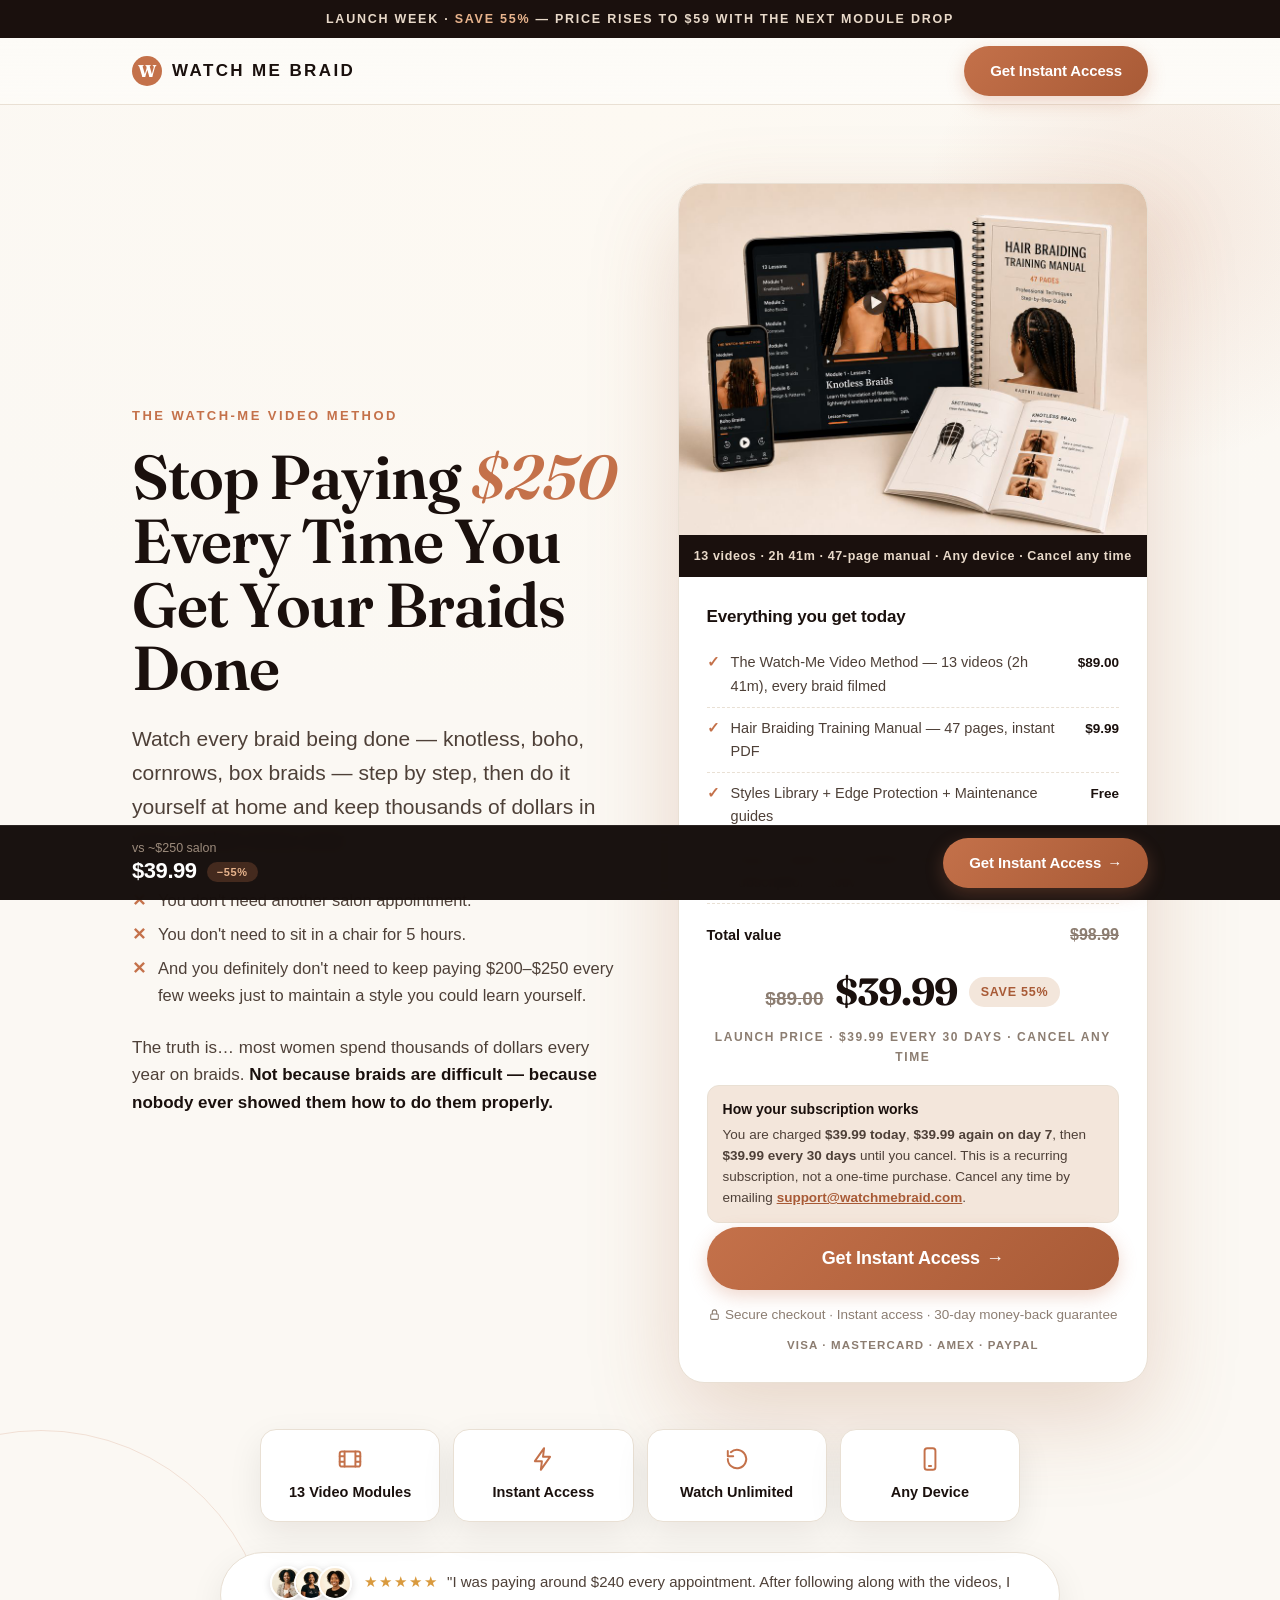
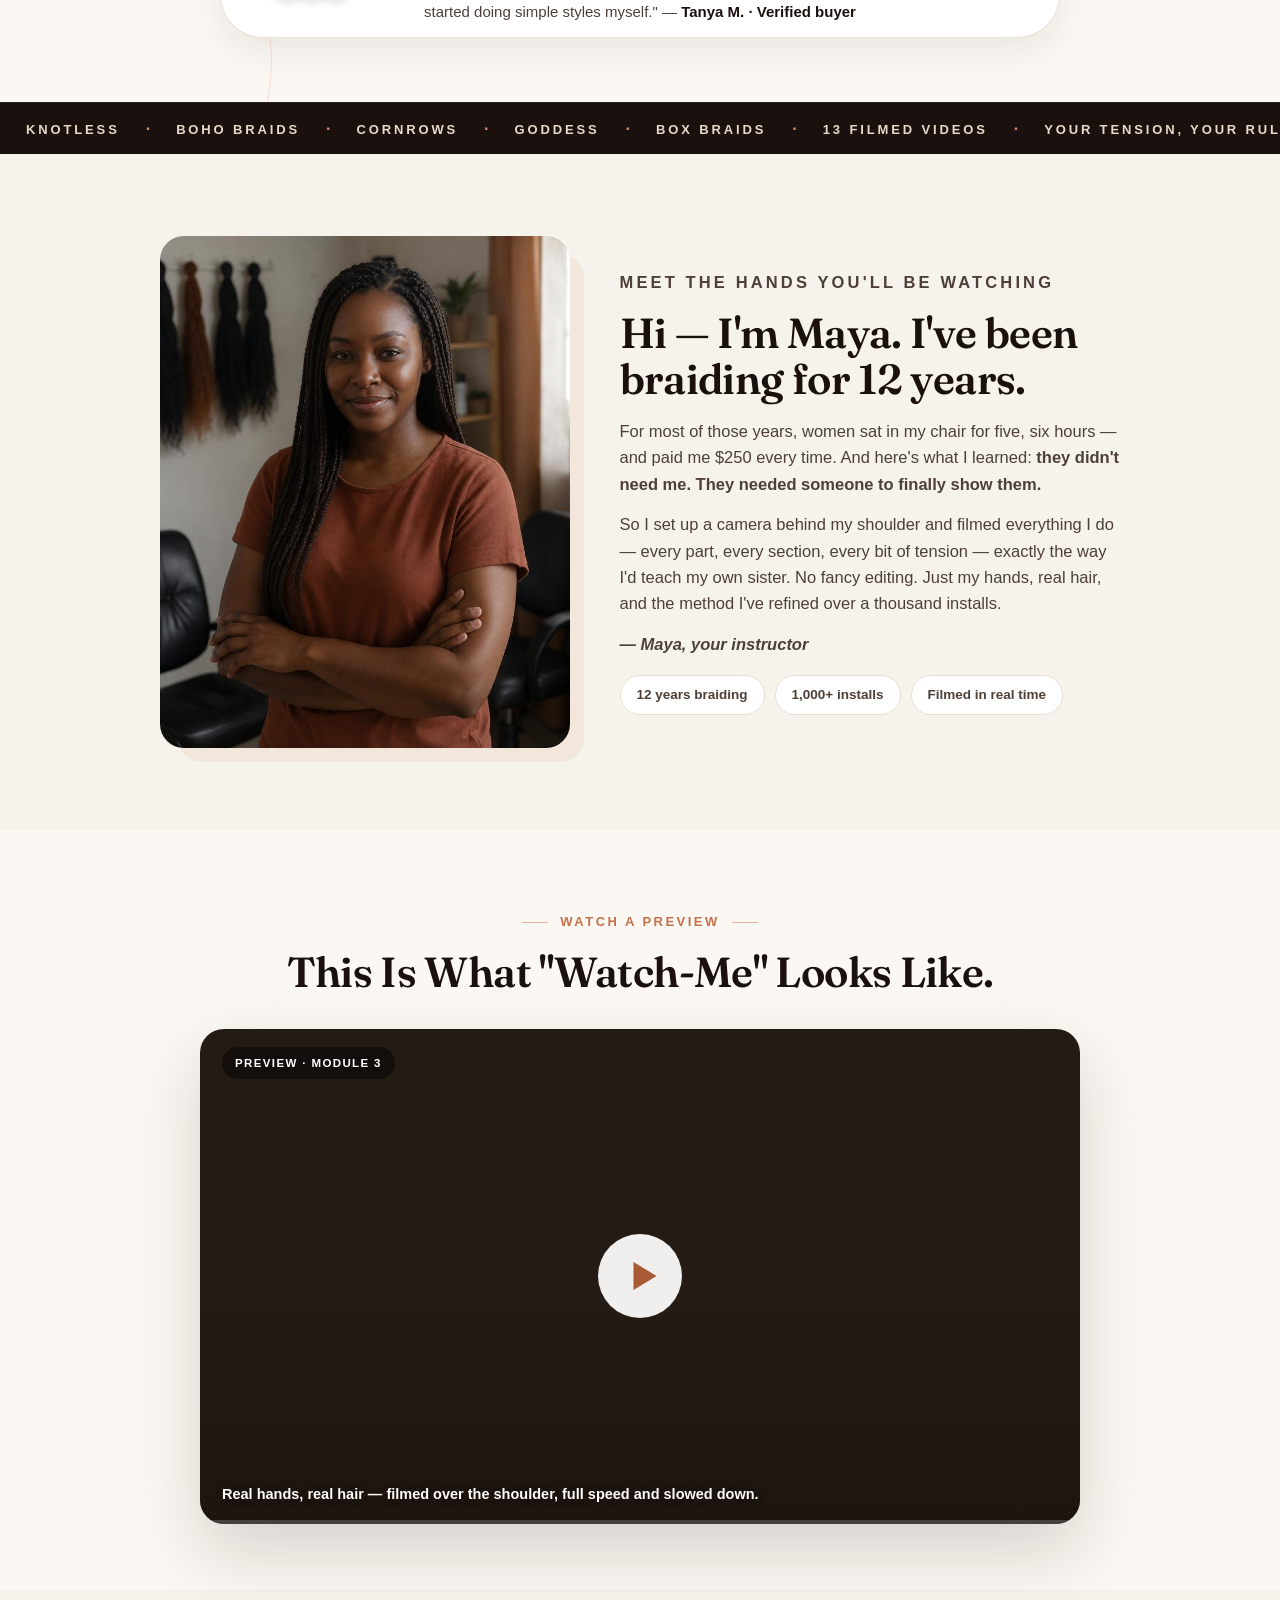
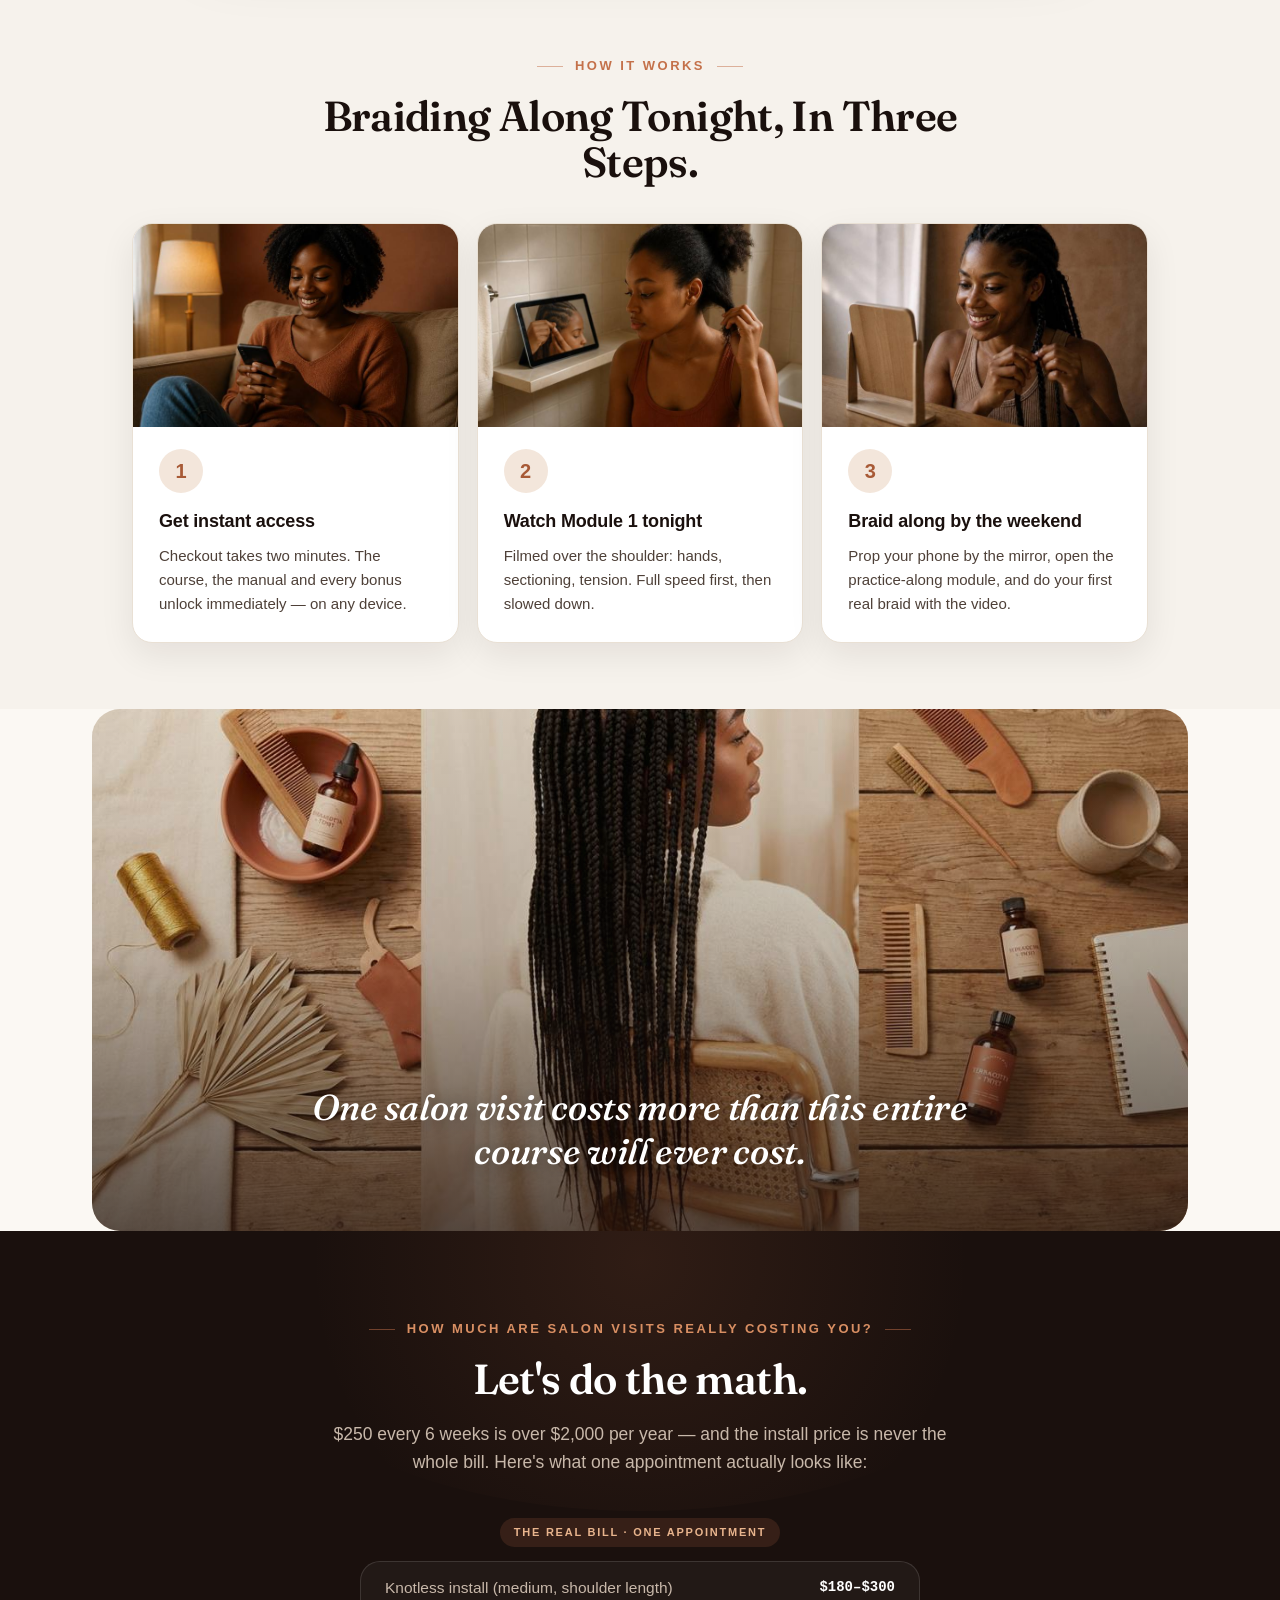
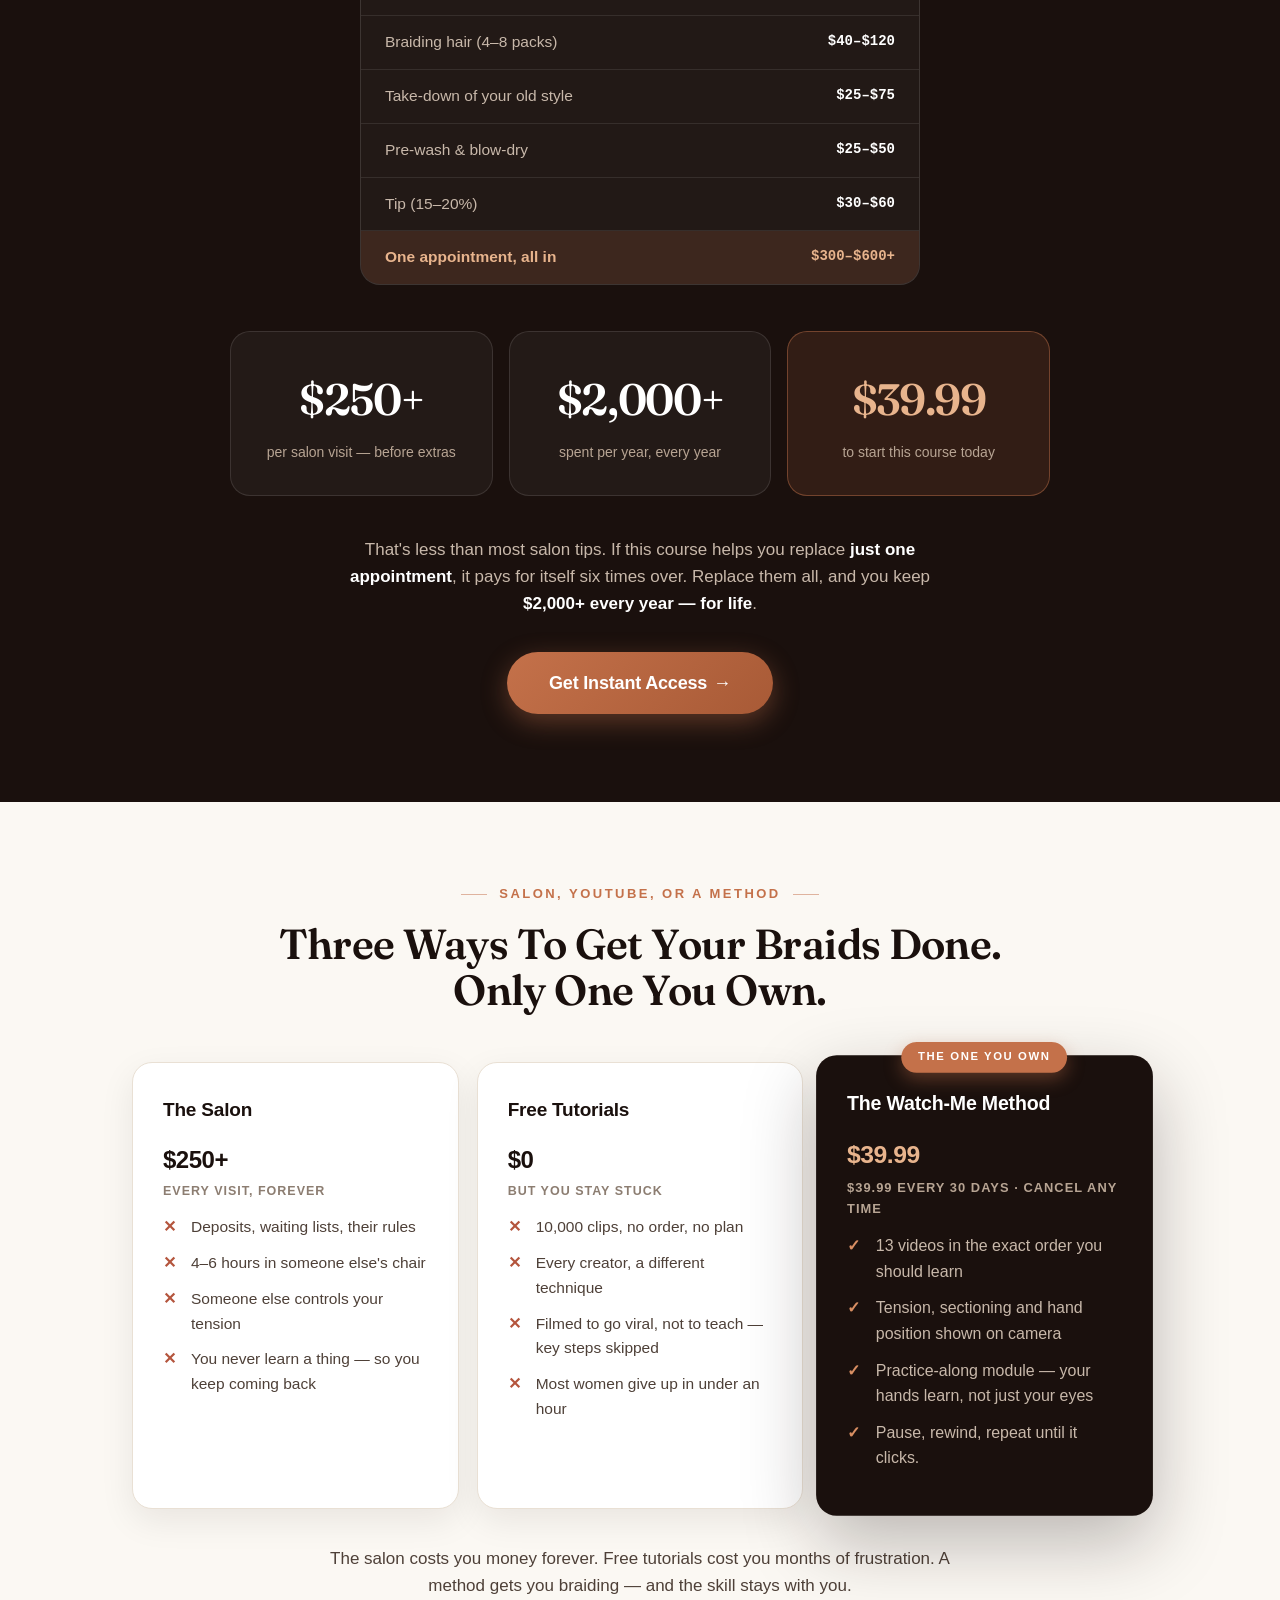
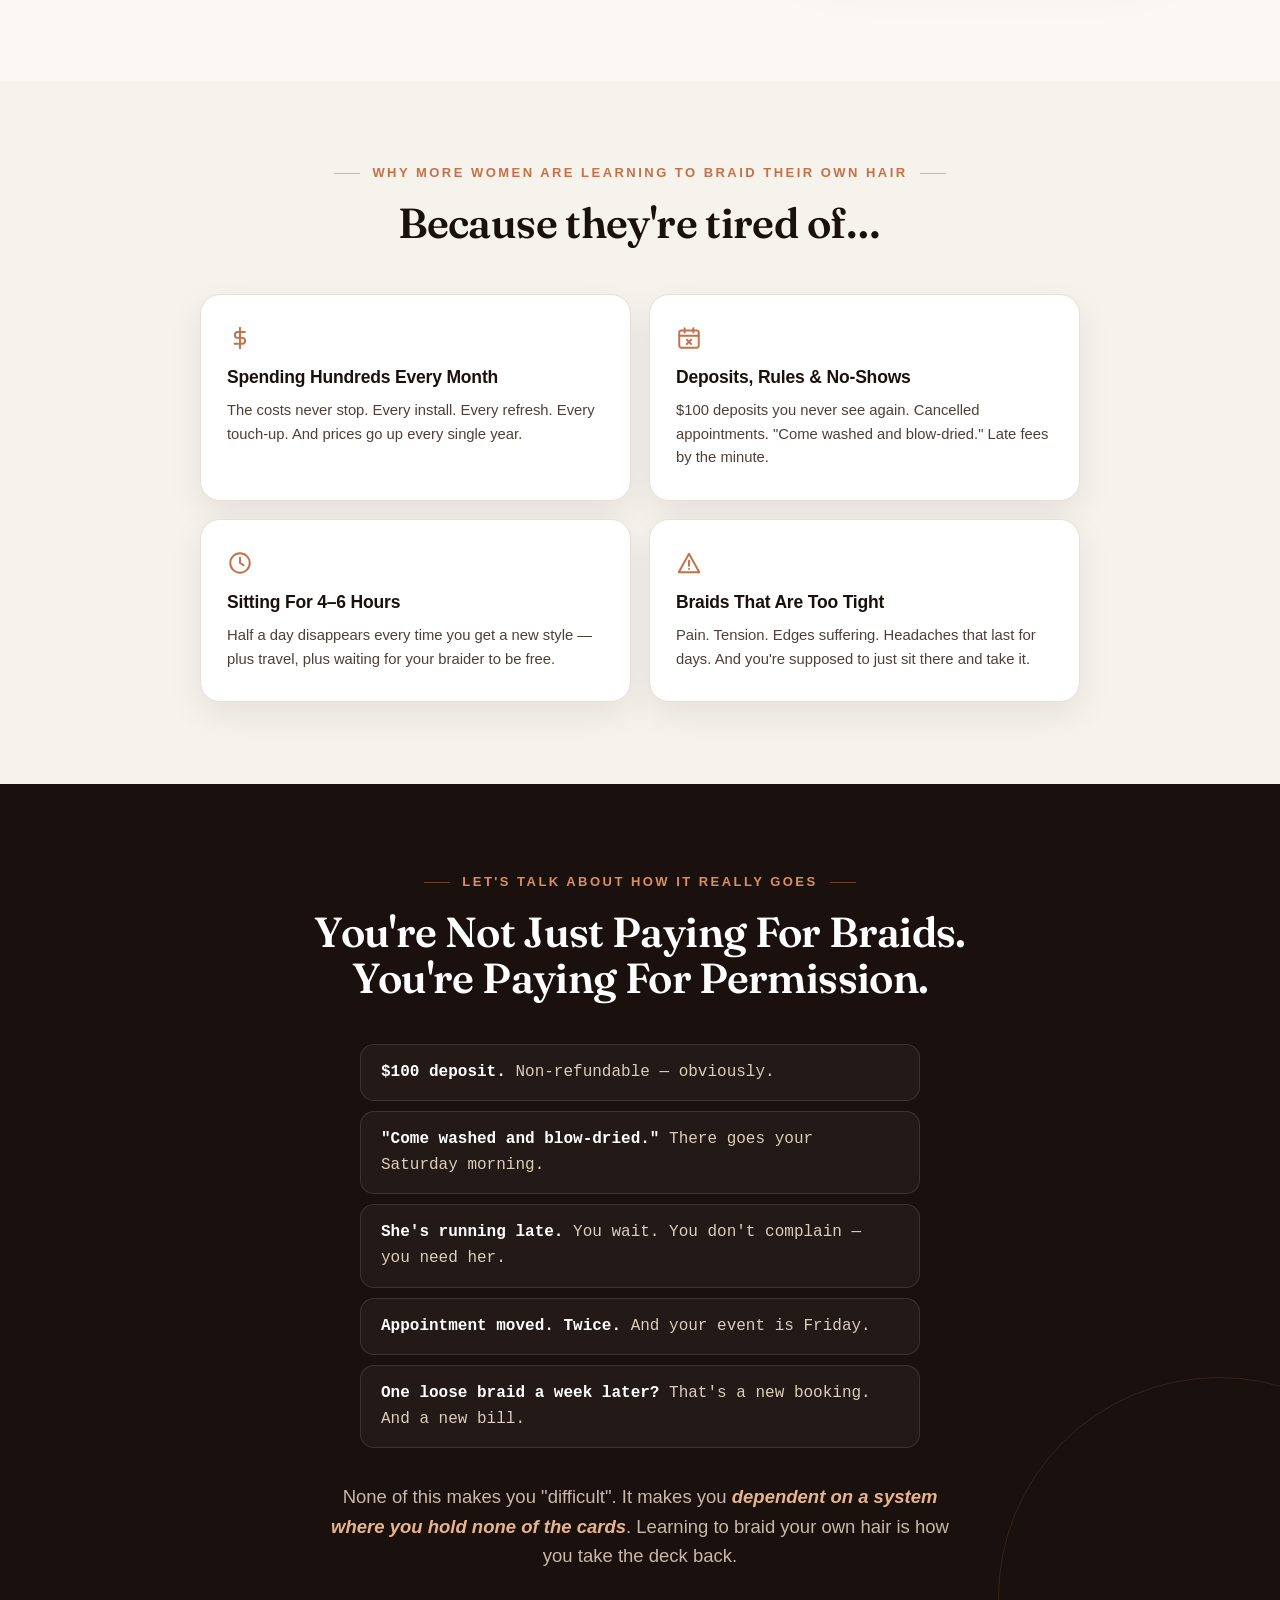
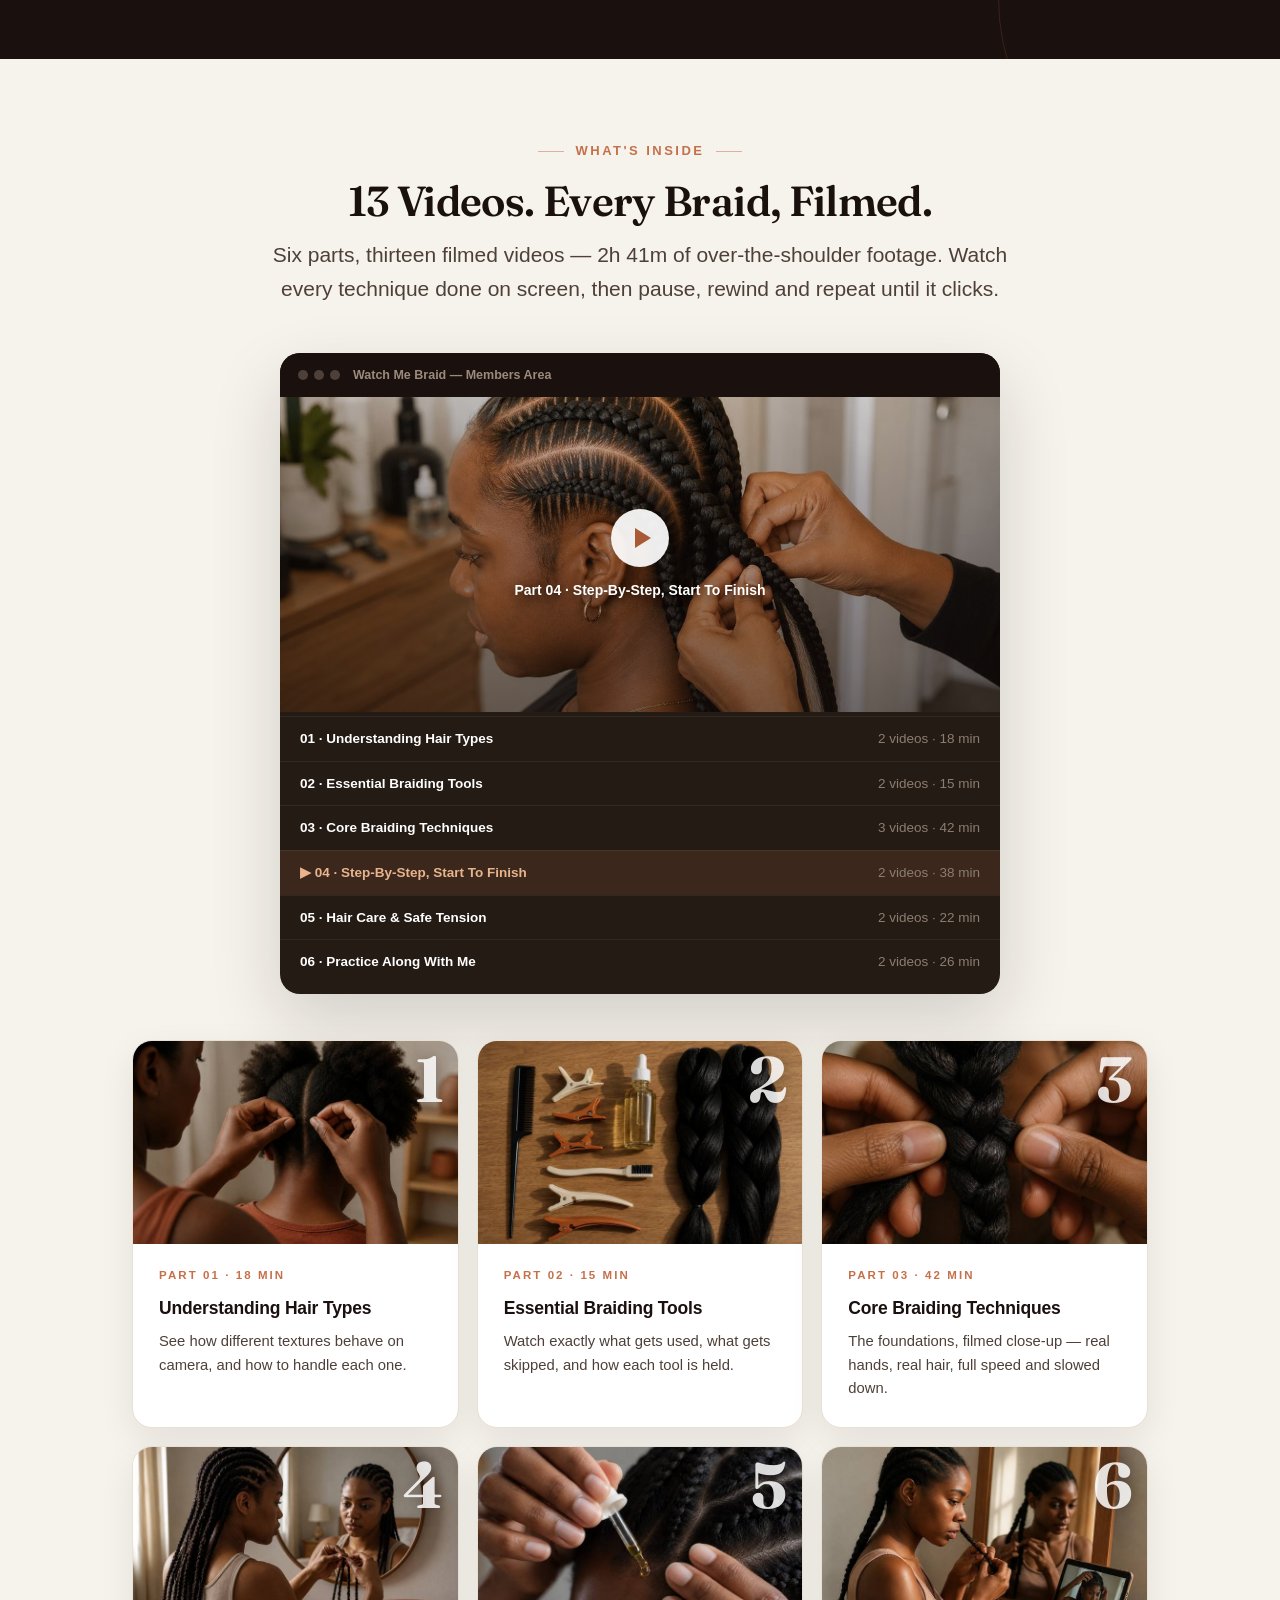
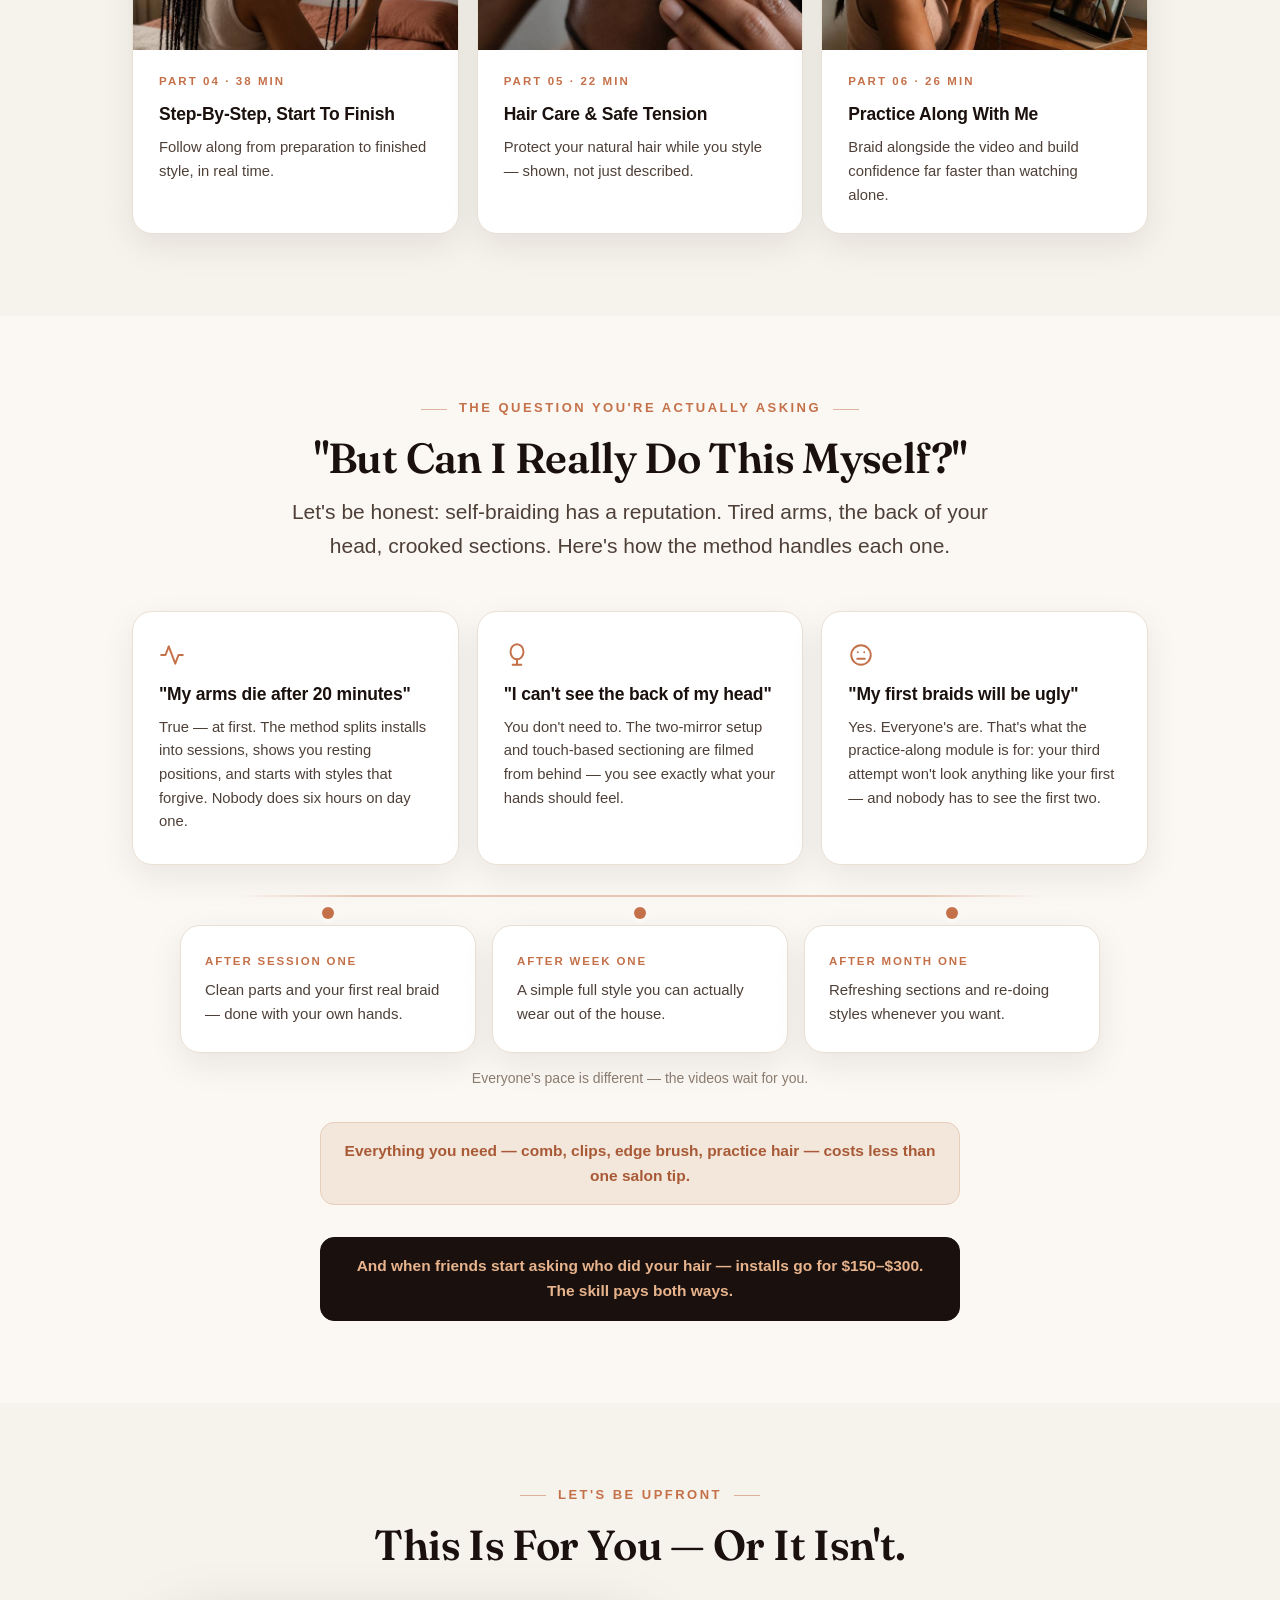
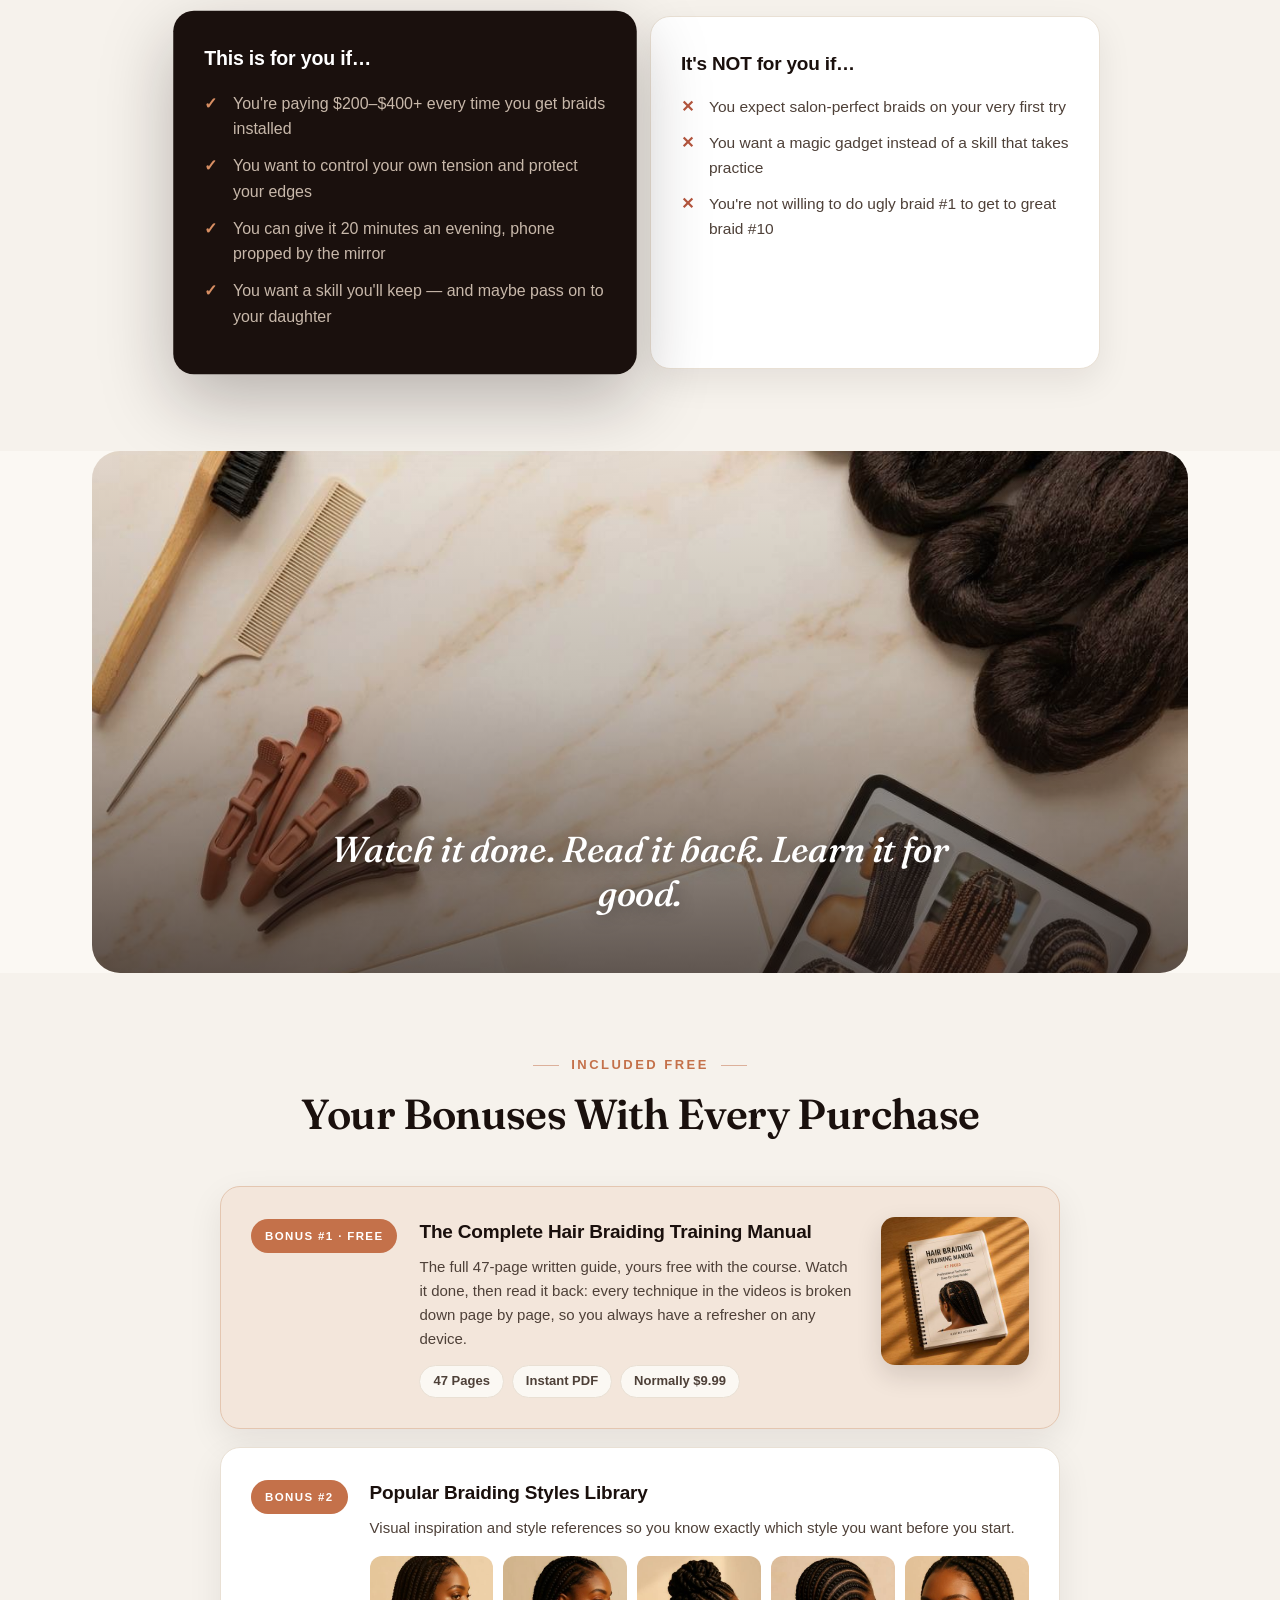
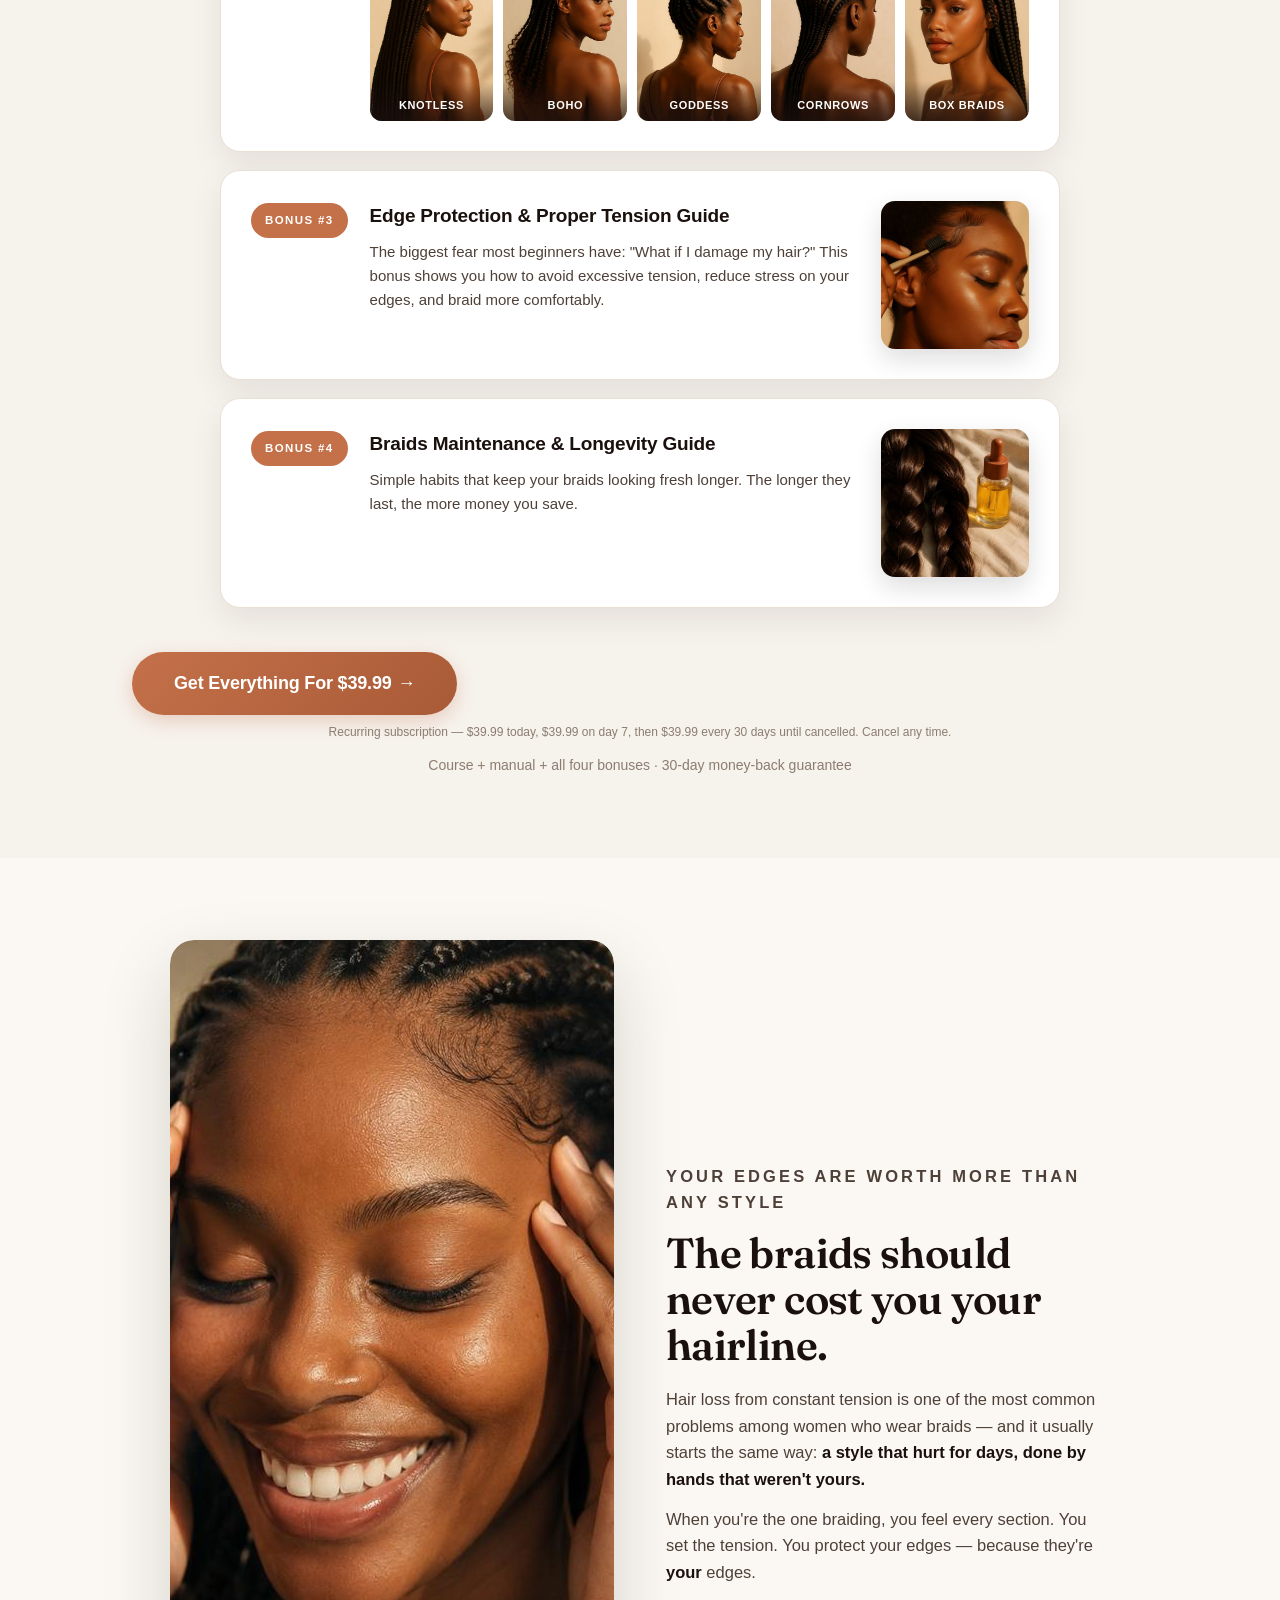
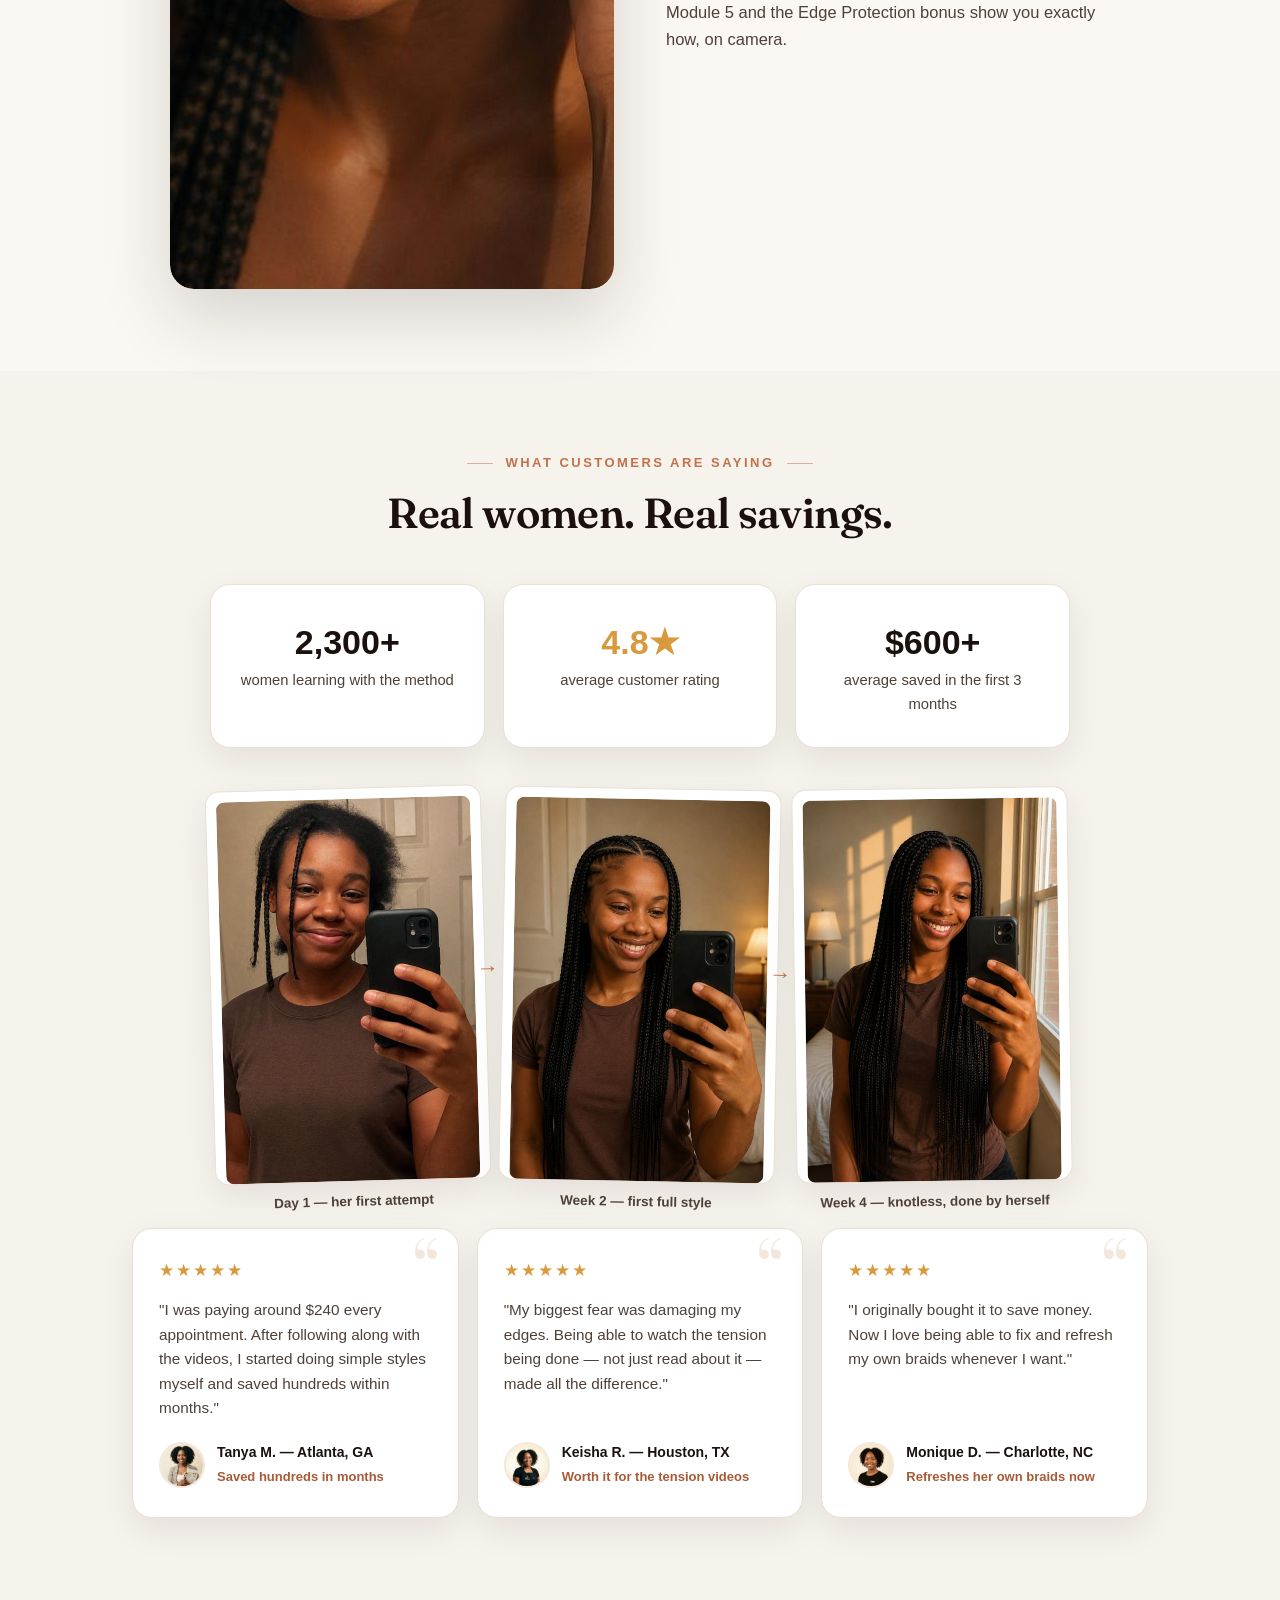
==== commit 62fd7fb8: "Mobile: bonus a una colonna, banner meno alti, pulsante compatto, via ripetizione Co-Authored-By: Cl" ====
--- a/landing-inline.html
+++ b/landing-inline.html
@@ -1 +1 @@
-<!DOCTYPE html><html lang="en"><head><meta charset="UTF-8"><meta name="viewport" content="width=device-width, initial-scale=1.0"><meta name="description" content="Watch every braid being done — knotless, boho, cornrows — step by step, then do it yourself at home. 13 filmed videos, 47-page manual included. Stop paying $250 per salon visit."><meta property="og:title" content="The Watch-Me Video Method — Learn To Braid Your Own Hair"><meta property="og:description" content="13 filmed videos. Watch every braid being done, then do it yourself — and keep $2,000+ a year in your pocket."><meta property="og:type" content="website"><title>Watch Me Braid — Learn To Braid Your Own Hair</title><link rel="preconnect" href="https://fonts.googleapis.com"><link rel="preconnect" href="https://fonts.gstatic.com" crossorigin><link href="https://fonts.googleapis.com/css2?family=Fraunces:ital,opsz,wght@0,9..144,400..700;1,9..144,400..700&display=swap" rel="stylesheet"><style>:root{--ink:#1A100D;--ink-2:#120B09;--ink-soft:#4E4038;--muted:#8C7D71;--accent:#C4714A;--accent-dark:#A85A36;--accent-soft:#F3E6DB;--cream:#FBF8F3;--tint:#F6F2EC;--line:#E9E0D4;--white:#fff;--radius:20px;--shadow:0 12px 34px rgba(26,16,13,.08);--shadow-lg:0 28px 70px rgba(26,16,13,.16)}*{margin:0;padding:0;box-sizing:border-box}html{scroll-behavior:smooth}body{font-family:-apple-system,BlinkMacSystemFont,'Segoe UI','Inter',Roboto,Helvetica,Arial,sans-serif;background:var(--cream);color:var(--ink);line-height:1.6;-webkit-font-smoothing:antialiased;overflow-x:hidden}img{max-width:100%;display:block}.a{max-width:1060px;margin:0 auto;padding:0 22px}.b{display:block;font-size:13px;font-weight:600;letter-spacing:.19em;text-transform:uppercase;color:var(--accent);margin-bottom:16px}h1.cc{font-size:clamp(36px,5.4vw,58px);line-height:1.05;font-weight:650;letter-spacing:-.026em}h1.cc em{font-style:normal;color:var(--accent)}h2{font-size:clamp(28px,3.9vw,40px);line-height:1.12;font-weight:650;letter-spacing:-.022em}h3{font-size:19px;font-weight:650;letter-spacing:-.01em}.z{font-size:clamp(17.5px,2vw,21px);color:var(--ink-soft)}.i{display:inline-block;background:var(--accent);color:#fff;text-decoration:none;font-weight:600;font-size:15px;padding:13px 26px;border-radius:980px;border:none;cursor:pointer;letter-spacing:-.01em;text-align:center;transition:background .18s,transform .18s,box-shadow .18s;box-shadow:0 6px 18px rgba(196,113,74,.28)}.i:hover{background:var(--accent-dark);transform:translateY(-1px);box-shadow:0 10px 24px rgba(196,113,74,.34)}.i.v{font-size:18px;padding:17px 42px}.i.df{box-shadow:0 8px 26px rgba(196,113,74,.4)}.bw{position:sticky;top:0;z-index:60;background:linear-gradient(180deg,#FDFBF7 0%,rgba(253,251,247,.92) 100%);backdrop-filter:blur(10px);border-bottom:1px solid var(--line)}.bw .a{display:flex;align-items:center;justify-content:space-between;height:66px}.bx{font-weight:800;font-size:19px;letter-spacing:.3em;color:var(--ink);text-decoration:none}.bz{text-align:center;padding:78px 0 64px;background:radial-gradient(90% 55% at 50% 0%,#FDF9F2 0%,var(--cream) 70%),var(--cream)}.bz .b{margin-bottom:18px}.bz h1{max-width:860px;margin:0 auto 22px}.bz .z{max-width:640px;margin:0 auto 30px}.cd{max-width:560px;margin:0 auto 26px}.cd p{font-size:16.5px;color:var(--ink-soft);margin-bottom:8px;padding-left:26px;position:relative;text-align:left}.cd p::before{content:"✕";position:absolute;left:0;color:var(--accent);font-weight:700}.ce{max-width:620px;margin:0 auto 44px;font-size:17px;color:var(--ink-soft)}.ce b{color:var(--ink)}.au{max-width:480px;margin:0 auto}.aw{position:relative}@keyframes pulse{0%,100%{box-shadow:0 10px 30px rgba(0,0,0,.25),0 0 0 0 rgba(255,255,255,.5)}50%{box-shadow:0 10px 30px rgba(0,0,0,.25),0 0 0 16px rgba(255,255,255,0)}}.ax{background:var(--ink);color:#E8D9C9;font-size:12.5px;font-weight:700;letter-spacing:.05em;text-align:center;padding:11px 12px}.az{font-size:17px;font-weight:800;margin-bottom:12px;text-align:left}.ba{list-style:none;text-align:left;margin-bottom:6px}.ba li{position:relative;display:flex;justify-content:space-between;align-items:baseline;gap:12px;padding:9px 0 9px 24px;border-bottom:1px dashed var(--line);font-size:14.5px;color:var(--ink-soft)}.ba li::before{content:"✓";position:absolute;left:0;color:var(--accent);font-weight:800}.ba b{color:var(--ink);white-space:nowrap;font-size:13.5px}.bb{display:flex;justify-content:space-between;align-items:baseline;padding:12px 0 14px;font-size:14.5px;font-weight:800}.bb b{text-decoration:line-through;color:var(--muted);font-size:16px}.bj{margin-top:10px;font-size:11.5px;letter-spacing:.1em;color:var(--muted);text-transform:uppercase;font-weight:700}.av{background:var(--white);border:1px solid var(--line);border-radius:26px;overflow:hidden;box-shadow:var(--shadow-lg);text-align:center}.aw{background:var(--accent-soft)}.aw img{width:100%;height:auto;display:block}.ay{padding:26px 28px 28px}.bc{display:flex;align-items:baseline;justify-content:center;gap:12px;margin-bottom:6px}.bd{font-size:19px;color:var(--muted);text-decoration:line-through;font-weight:600}.be{font-size:38px;font-weight:800;letter-spacing:-.03em}.bf{background:var(--accent-soft);color:var(--accent-dark);font-size:12.5px;font-weight:800;letter-spacing:.06em;padding:5px 12px;border-radius:999px;align-self:center}.bg{font-size:12px;font-weight:700;letter-spacing:.13em;text-transform:uppercase;color:var(--muted);margin-bottom:18px}.av .i{width:100%}.bh{margin-top:14px;font-size:13.5px;color:var(--muted)}.cg{display:grid;grid-template-columns:repeat(4,1fr);gap:13px;max-width:760px;margin:46px auto 0}.w{background:var(--white);border:1px solid var(--line);border-radius:16px;padding:16px 10px;text-align:center;box-shadow:var(--shadow)}.w b{font-size:14.5px;font-weight:650}.c{padding:82px 0}.c.g{background:var(--tint)}.c.bq{text-align:center}.d{text-align:center;max-width:740px;margin:0 auto 48px}.d .z{margin-top:14px}.bk{position:relative;height:clamp(420px,62vh,620px);overflow:hidden}.bl{position:absolute;inset:0;background:linear-gradient(180deg,rgba(26,16,13,.08) 0%,rgba(26,16,13,.22) 45%,rgba(26,16,13,.68) 100%)}.bm{position:absolute;left:0;right:0;bottom:0;padding:0 22px 58px;text-align:center}.bm .bn{max-width:680px;margin:0 auto;color:#fff;font-size:clamp(24px,3.6vw,36px);font-weight:650;line-height:1.2;letter-spacing:-.02em;text-shadow:0 2px 18px rgba(0,0,0,.35)}.bo{background:var(--ink);color:#EFE6DC;padding:88px 0}.bo .b{color:#D98F63}.bo h2{color:#fff}.bo .bp{max-width:640px;margin:18px auto 42px;text-align:center;color:#C8B8AA;font-size:17.5px}.bo .d{margin-bottom:14px}.da{max-width:560px;margin:0 auto 46px;background:rgba(255,255,255,.04);border:1px solid rgba(255,255,255,.12);border-radius:var(--radius);overflow:hidden}.j{display:flex;justify-content:space-between;gap:14px;padding:14px 24px;border-bottom:1px solid rgba(255,255,255,.09);font-size:15.5px;color:#C8B8AA}.j b{color:#fff;white-space:nowrap}.j:last-child{border-bottom:none}.j.db{background:rgba(196,113,74,.16);font-weight:700;color:#E8B48D}.j.db b{color:#E8B48D}.dc{display:grid;grid-template-columns:repeat(3,1fr);gap:16px;max-width:820px;margin:0 auto 40px}.ae{background:rgba(255,255,255,.045);border:1px solid rgba(255,255,255,.11);border-radius:var(--radius);text-align:center;padding:32px 14px}.ae .af{font-size:clamp(30px,4vw,44px);font-weight:800;letter-spacing:-.03em;display:block;color:#fff}.ae.dd{background:rgba(196,113,74,.14);border-color:rgba(196,113,74,.45)}.ae.dd .af{color:#E8B48D}.ae .ag{font-size:14px;color:#B7A493;margin-top:6px;display:block}.bo .de{max-width:600px;margin:0 auto 34px;text-align:center;font-size:17px;color:#C8B8AA}.bo .de b{color:#fff}.bo .bq{text-align:center}.dg{display:grid;grid-template-columns:1fr 1fr 1fr;gap:18px;margin:0 auto}.r .ai{font-size:24px;font-weight:800;letter-spacing:-.02em;display:block;margin-bottom:2px}.r .aj{font-size:12.5px;color:var(--muted);display:block;margin-bottom:14px;font-weight:600;text-transform:uppercase;letter-spacing:.08em}.r.br .aj{color:#B7A493}.r.br .ai{color:#E8B48D}.r{border-radius:var(--radius);padding:32px 30px}.r.ah{background:var(--white);border:1px solid var(--line);box-shadow:var(--shadow)}.r.br{background:var(--ink);color:#EFE6DC}.r h3{margin-bottom:16px}.r.br h3{color:#fff}.r ul{list-style:none}.r li{padding-left:28px;position:relative;margin-bottom:11px;font-size:15.5px;color:var(--ink-soft)}.r.br li{color:#C8B8AA}.r.ah li::before{content:"✕";position:absolute;left:0;color:#B4553D;font-weight:800}.r.br li::before{content:"✓";position:absolute;left:0;color:#D98F63;font-weight:800}.di{text-align:center;max-width:620px;margin:36px auto 0;font-size:17px;color:var(--ink-soft)}.s{display:grid;grid-template-columns:repeat(3,1fr);gap:18px}.f{background:var(--white);border:1px solid var(--line);border-radius:var(--radius);box-shadow:var(--shadow);padding:30px 26px}.f h3{margin-bottom:8px;font-size:17.5px}.f p{font-size:14.8px;color:var(--ink-soft)}.m{background:var(--white);border:1px solid var(--line);border-radius:var(--radius);box-shadow:var(--shadow);padding:0 0 26px;overflow:hidden}.n{aspect-ratio:16/10}.n img{width:100%;height:100%;object-fit:cover}.m .o{padding:22px 26px 0}.p{font-size:11.5px;font-weight:800;letter-spacing:.18em;color:var(--accent);text-transform:uppercase;display:block;margin-bottom:10px}.m h3{margin-bottom:8px;font-size:17.5px}.m p{font-size:14.8px;color:var(--ink-soft)}.dz{display:grid;grid-template-columns:repeat(5,1fr);gap:10px;margin-top:16px}.t{border-radius:12px;overflow:hidden;aspect-ratio:3/4;position:relative}.t img{width:100%;height:100%;object-fit:cover}.t .u{position:absolute;left:0;right:0;bottom:0;background:linear-gradient(180deg,transparent,rgba(26,16,13,.72));color:#fff;font-size:11px;font-weight:700;letter-spacing:.06em;padding:16px 8px 7px;text-align:center;text-transform:uppercase}.dw{display:grid;gap:18px;max-width:840px;margin:0 auto}.x{display:grid;grid-template-columns:auto 1fr;gap:22px;align-items:start;background:var(--white);border:1px solid var(--line);border-radius:var(--radius);padding:30px;box-shadow:var(--shadow)}.x.dx{background:var(--accent-soft);border-color:#E4C6B0}.y{background:var(--accent);color:#fff;font-size:11.5px;font-weight:800;letter-spacing:.12em;padding:8px 14px;border-radius:999px;white-space:nowrap;margin-top:2px}.x h3{margin-bottom:8px}.x p{font-size:15px;color:var(--ink-soft)}.dy{display:flex;flex-wrap:wrap;gap:8px;margin-top:14px}.dy span{background:var(--cream);border:1px solid var(--line);font-size:13px;font-weight:600;color:var(--ink-soft);padding:5px 13px;border-radius:999px}.ea{display:grid;grid-template-columns:1fr 1fr;gap:52px;align-items:center;max-width:940px;margin:0 auto}.eb{border-radius:24px;overflow:hidden;box-shadow:var(--shadow-lg);background:linear-gradient(150deg,var(--accent-soft),#E9CDB8);padding:42px 34px;text-align:center}.eb .af{font-size:50px;display:block;margin-bottom:12px}.eb p{font-size:16.5px;color:var(--accent-dark);font-weight:700;line-height:1.45}.ec p{margin-bottom:14px;color:var(--ink-soft);font-size:16.5px}.ec b{color:var(--ink)}.ec h2{margin-bottom:18px}.ar{background:var(--white);border:1px solid var(--line);border-radius:var(--radius);box-shadow:var(--shadow);padding:28px 26px;display:flex;flex-direction:column}.as{color:#D99A3E;font-size:17px;letter-spacing:2px;margin-bottom:14px}.ar blockquote{font-size:15.3px;color:var(--ink-soft);margin-bottom:20px;flex:1}.at{display:flex;align-items:center;gap:12px}.at img{width:46px;height:46px;border-radius:50%;object-fit:cover;border:2px solid var(--accent-soft)}.at b{display:block;font-size:14px}.at span{font-size:13px;color:var(--accent-dark);font-weight:600}.ee{max-width:740px;margin:0 auto;display:grid;grid-template-columns:auto 1fr;gap:26px;align-items:center;background:var(--white);border:1px solid var(--line);border-radius:var(--radius);box-shadow:var(--shadow);padding:34px 36px}.ef{width:88px;height:88px;border-radius:50%;flex-shrink:0;background:var(--accent-soft);border:2px dashed var(--accent);display:flex;align-items:center;justify-content:center;font-size:36px}.ee h3{margin-bottom:8px;font-size:20px}.ee p{font-size:15.3px;color:var(--ink-soft)}.eh{max-width:740px;margin:0 auto}.eh details{background:var(--white);border:1px solid var(--line);border-radius:16px;margin-bottom:12px;box-shadow:var(--shadow);overflow:hidden}.eh summary{list-style:none;cursor:pointer;padding:19px 54px 19px 24px;position:relative;font-weight:650;font-size:16px}.eh summary::-webkit-details-marker{display:none}.eh summary::after{content:"+";position:absolute;right:22px;top:50%;transform:translateY(-50%);font-size:24px;font-weight:300;color:var(--accent);transition:transform .2s}.eh details[open] summary::after{transform:translateY(-50%) rotate(45deg)}.h{padding:0 24px 21px;font-size:15.3px;color:var(--ink-soft)}.ep{text-align:center}.ep h2{max-width:720px;margin:0 auto 14px}.ep .bp{margin-bottom:40px}.ep .av{margin:0 auto;max-width:420px;text-align:center}.ep .ay{color:var(--ink)}.ev{background:var(--ink-2);color:#9C8B7C;padding:30px 0 96px;font-size:13.5px}.ev .a{display:flex;justify-content:space-between;flex-wrap:wrap;gap:8px}.ev a{color:#C9B39D;text-decoration:none}.fb{position:fixed;left:0;right:0;bottom:0;z-index:70;background:rgba(18,11,9,.97);backdrop-filter:blur(8px);border-top:1px solid rgba(255,255,255,.08);transform:translateY(110%);transition:transform .35s ease}.fc{max-width:1060px;margin:0 auto;padding:12px 22px;display:flex;align-items:center;justify-content:space-between;gap:16px}.fb .fd{display:flex;flex-direction:column;line-height:1.25}.fb .fe{font-size:12.5px;color:#9C8B7C}.fb .ff{font-size:22px;font-weight:800;color:#fff;letter-spacing:-.02em}.fb .i{white-space:nowrap}.ch{margin-top:28px;text-align:center;font-size:15px;color:var(--ink-soft)}.ch .cj{color:#D99A3E;letter-spacing:2px}.ch b{color:var(--ink)}.cy{display:grid;grid-template-columns:repeat(3,1fr);gap:18px}.aa{background:var(--white);border:1px solid var(--line);border-radius:var(--radius);box-shadow:var(--shadow);padding:30px 26px}.ad{display:inline-flex;align-items:center;justify-content:center;width:44px;height:44px;border-radius:50%;background:var(--accent-soft);color:var(--accent-dark);font-size:20px;font-weight:800;margin-bottom:14px}.aa h3{margin-bottom:8px;font-size:18px}.aa p{font-size:15px;color:var(--ink-soft)}.es{list-style:none;margin:20px 0 22px}.es li{padding-left:26px;position:relative;margin-bottom:10px;color:#C8B8AA;font-size:15.5px;text-align:left}.es li::before{content:"✓";position:absolute;left:0;color:#E0A377;font-weight:800}.et{font-style:italic;color:#B7A493;font-size:15px;border-left:3px solid rgba(196,113,74,.5);padding-left:14px;text-align:left}.cm{display:grid;grid-template-columns:.9fr 1.1fr;gap:50px;align-items:center;max-width:960px;margin:0 auto}.co h2{margin-bottom:16px}.co p{color:var(--ink-soft);font-size:16.5px;margin-bottom:14px}.cp{font-weight:700;color:var(--accent-dark);font-style:italic}.cq{display:flex;gap:10px;flex-wrap:wrap;margin-top:18px}.cq span{background:var(--white);border:1px solid var(--line);border-radius:999px;padding:8px 16px;font-size:13.5px;font-weight:600;color:var(--ink-soft)}.dm{max-width:720px;margin:0 auto 46px;background:#241B14;border-radius:20px;overflow:hidden;box-shadow:var(--shadow-lg)}.dn{display:flex;align-items:center;gap:6px;padding:12px 18px;background:#1A100D;color:#9C8B7C;font-size:12.5px;font-weight:600}.ak{width:10px;height:10px;border-radius:50%;background:#4E4038;display:inline-block}.do{position:relative;aspect-ratio:16/7;background:#2A1D14;display:flex;align-items:center;justify-content:center;flex-direction:column;gap:12px;color:#fff;overflow:hidden}.do .dp{position:absolute;inset:0;width:100%;height:100%;object-fit:cover}.do::before{content:"";position:absolute;inset:0;background:linear-gradient(180deg,rgba(26,16,13,.18),rgba(26,16,13,.55));z-index:1}.do .dq,.do span:not(.dq){position:relative;z-index:2}.do span:not(.dq){text-shadow:0 2px 10px rgba(0,0,0,.5);font-weight:600}.dq{width:58px;height:58px;border-radius:50%;background:rgba(255,255,255,.92);position:relative}.dq::after{content:"";position:absolute;left:56%;top:50%;transform:translate(-50%,-50%);border-style:solid;border-width:10px 0 10px 16px;border-color:transparent transparent transparent var(--accent-dark)}.do span{font-size:14px}.dr{padding:4px 0 10px}.k{display:flex;justify-content:space-between;gap:12px;padding:11px 20px;font-size:13.5px;color:#C8B8AA;border-top:1px solid rgba(255,255,255,.06)}.k b{color:#fff;font-weight:600}.k .l{color:#8C7D71;white-space:nowrap}.k.ds{background:rgba(196,113,74,.14)}.k.ds b{color:#E8B48D}.ed{display:grid;grid-template-columns:repeat(3,1fr);gap:16px;max-width:860px;margin:0 auto 46px}.ap{text-align:center}.aq{margin-top:10px;font-size:13.5px;font-weight:700;color:var(--ink-soft)}.dv{display:grid;grid-template-columns:1fr 1fr;gap:20px;max-width:920px;margin:0 auto}.el{display:grid;grid-template-columns:1fr 1fr;gap:20px;max-width:920px;margin:0 auto}.bu{border-radius:var(--radius);padding:32px 30px}.bu.em{background:var(--white);border:1px solid var(--line);box-shadow:var(--shadow)}.bu.en{background:var(--ink);color:#EFE6DC}.bu h3{margin-bottom:14px}.bu.en h3{color:#fff}.bu ul{list-style:none}.bu li{padding-left:28px;position:relative;margin-bottom:10px;font-size:15.5px;color:var(--ink-soft)}.bu.en li{color:#C8B8AA}.bu.em li::before{content:"✕";position:absolute;left:0;color:#B4553D;font-weight:800}.bu.en li::before{content:"✓";position:absolute;left:0;color:#D98F63;font-weight:800}.eo{text-align:center;margin-top:30px;font-size:17.5px;color:var(--ink-soft)}.eo b{color:var(--ink)}.e{width:26px;height:26px;stroke:var(--accent);fill:none;stroke-width:1.8;stroke-linecap:round;stroke-linejoin:round;display:block;margin-bottom:12px}.w .e{margin:0 auto 7px}.eg{width:40px;height:40px;margin:0;stroke-width:1.6}.bi{width:13px;height:13px;stroke:currentColor;fill:none;stroke-width:2;stroke-linecap:round;stroke-linejoin:round;vertical-align:-2px;display:inline-block}.cr{max-width:880px;margin:0 auto}.cs{position:relative;border-radius:24px;overflow:hidden;aspect-ratio:16/9;box-shadow:var(--shadow-lg);background:#241B14}.cs img{position:absolute;inset:0;width:100%;height:100%;object-fit:cover;opacity:0;animation:tfade 12s infinite}.cs img:nth-of-type(2){animation-delay:4s}.cs img:nth-of-type(3){animation-delay:8s}@keyframes tfade{0%{opacity:0}6%{opacity:1}33.3%{opacity:1}40%{opacity:0}100%{opacity:0}}.cs .ct{position:absolute;inset:0;background:linear-gradient(180deg,rgba(26,16,13,0) 55%,rgba(26,16,13,.55))}.cs .cv{position:absolute;left:50%;top:50%;transform:translate(-50%,-50%);width:84px;height:84px;border-radius:50%;background:rgba(255,255,255,.93);animation:pulse 2.4s infinite}.cs .cv::after{content:"";position:absolute;left:56%;top:50%;transform:translate(-50%,-50%);border-style:solid;border-width:14px 0 14px 23px;border-color:transparent transparent transparent var(--accent-dark)}.cs .cw{position:absolute;left:22px;right:22px;bottom:18px;color:#fff;font-size:14.5px;font-weight:600;text-shadow:0 2px 10px rgba(0,0,0,.45)}.cs .cu{position:absolute;left:22px;top:18px;background:rgba(0,0,0,.45);color:#fff;font-size:11.5px;font-weight:700;letter-spacing:.12em;text-transform:uppercase;padding:7px 13px;border-radius:999px;backdrop-filter:blur(4px)}.aa{padding:0 0 26px;overflow:hidden}.ab{aspect-ratio:16/10}.ab img{width:100%;height:100%;object-fit:cover;display:block}.ac{padding:22px 26px 0}.ej{display:grid;grid-template-columns:1fr 1.05fr;gap:52px;align-items:center;max-width:1020px;margin:0 auto;text-align:left}.ej img{border-radius:24px;box-shadow:var(--shadow-lg);width:100%;display:block}.ej h2{margin:12px 0 18px;max-width:none}.ej p{margin:0;max-width:none}.x.an{grid-template-columns:auto 1fr 148px}.ao{width:148px;height:148px;border-radius:14px;object-fit:cover;display:block;box-shadow:0 10px 26px rgba(26,16,13,.14)}.f,.m,.aa,.ar,.w,.al,.x{transition:transform .25s ease,box-shadow .25s ease}.f:hover,.m:hover,.aa:hover,.ar:hover,.al:hover{transform:translateY(-4px);box-shadow:0 18px 44px rgba(26,16,13,.13)}.d .b::before,.d .b::after{content:"";display:inline-block;width:26px;height:1px;background:var(--accent);opacity:.5;vertical-align:middle;margin:0 12px}.ch{background:var(--white);border:1px solid var(--line);border-radius:999px;box-shadow:var(--shadow);max-width:840px;margin:30px auto 0;padding:13px 28px}:root{--serif:'Fraunces',Georgia,'Times New Roman',serif}::selection{background:var(--accent);color:#fff}::-webkit-scrollbar{width:11px}::-webkit-scrollbar-track{background:var(--cream)}::-webkit-scrollbar-thumb{background:#D8C4AE;border-radius:99px;border:3px solid var(--cream)}::-webkit-scrollbar-thumb:hover{background:var(--accent)}h1.cc,h2{font-family:var(--serif);font-weight:600;letter-spacing:-.015em}h1.cc{font-size:clamp(38px,5.6vw,62px);line-height:1.03}h1.cc em{font-style:italic;font-weight:600}h2{font-size:clamp(29px,4vw,42px);line-height:1.1}.bm .bn{font-family:var(--serif);font-style:italic;font-weight:500;letter-spacing:-.01em}.be{font-family:var(--serif);font-weight:700}.ae .af{font-family:var(--serif);font-weight:600}.et{font-family:var(--serif);font-size:16px}.dj .dl b{font-style:italic}.bv{background:var(--ink);color:#E8D9C9;text-align:center;font-size:12.5px;font-weight:700;letter-spacing:.14em;text-transform:uppercase;padding:9px 16px}.bv b{color:#E8B48D}.bx{display:flex;align-items:center;gap:10px}.by{width:30px;height:30px;border-radius:50%;background:var(--accent);display:inline-flex;align-items:center;justify-content:center;color:#fff;font-family:var(--serif);font-weight:700;font-size:17px;letter-spacing:0;flex-shrink:0}.bz{position:relative;overflow:hidden}.bz::before{content:"";position:absolute;right:-140px;top:-140px;width:520px;height:520px;border-radius:50%;background:radial-gradient(circle,rgba(196,113,74,.13),transparent 65%);pointer-events:none}.bz::after{content:"";position:absolute;left:-190px;bottom:-190px;width:460px;height:460px;border-radius:50%;border:1.5px solid rgba(196,113,74,.18);pointer-events:none}.bz .a{position:relative;z-index:1}.cf .av{box-shadow:0 34px 90px rgba(166,90,50,.22)}.bk{margin:0 22px;border-radius:28px;height:clamp(400px,58vh,580px)}.i{background:linear-gradient(135deg,var(--accent),var(--accent-dark))}.i:hover{background:linear-gradient(135deg,var(--accent-dark),var(--accent-dark))}.m{position:relative}.dt .m::after{position:absolute;top:6px;right:14px;z-index:2;font-family:var(--serif);font-weight:700;font-size:64px;line-height:1;color:rgba(255,255,255,.85);text-shadow:0 2px 16px rgba(26,16,13,.35);pointer-events:none}.dt .m:nth-child(1)::after{content:"1"}.dt .m:nth-child(2)::after{content:"2"}.dt .m:nth-child(3)::after{content:"3"}.dt .m:nth-child(4)::after{content:"4"}.dt .m:nth-child(5)::after{content:"5"}.dt .m:nth-child(6)::after{content:"6"}.dk li{font-family:ui-monospace,'SF Mono',Menlo,Consolas,monospace;font-size:14.5px;border-style:dashed;border-radius:10px}.cn img,.ej img,.eb{position:relative}.cn,.ej>img,.eb{filter:none}.cn{position:relative}.cn::after,.ek::after{content:"";position:absolute;inset:18px -14px -14px 18px;border-radius:24px;background:var(--accent-soft);z-index:-1}.cn,.ek{z-index:1}.ek{position:relative;display:block}.ek img{position:relative}.ar{position:relative}.ar::before{content:"\201C";position:absolute;top:2px;right:18px;font-family:var(--serif);font-size:84px;line-height:1;color:var(--accent-soft);pointer-events:none}.as{position:relative;z-index:1}.t{cursor:default}.t img{transition:transform .45s ease}.t:hover img{transform:scale(1.07)}.ap img{transition:transform .35s ease}.ed{position:relative}.ap{position:relative}.fb .fg{background:rgba(196,113,74,.25);color:#E8B48D;font-size:11px;font-weight:800;letter-spacing:.06em;padding:4px 10px;border-radius:999px;margin-left:10px;vertical-align:2px}.ep{position:relative;overflow:hidden}.ep::before{content:"";position:absolute;left:50%;top:-200px;transform:translateX(-50%);width:900px;height:520px;border-radius:50%;background:radial-gradient(circle,rgba(196,113,74,.16),transparent 65%);pointer-events:none}.ep .a{position:relative;z-index:1}.ev{padding:46px 0 96px}.ew{display:flex;justify-content:space-between;gap:26px;flex-wrap:wrap;align-items:flex-start;margin-bottom:26px}.ev .ex{font-weight:800;letter-spacing:.28em;color:#E8D9C9;font-size:16px;display:block;margin-bottom:8px}.ev .ey{font-size:13.5px;color:#9C8B7C;max-width:300px}.ev .ez{display:flex;gap:22px;flex-wrap:wrap;font-size:13.5px}.fa{border-top:1px solid rgba(255,255,255,.08);padding-top:18px;display:flex;justify-content:space-between;flex-wrap:wrap;gap:10px;font-size:12.5px;color:#7E6F60}.ck{background:var(--ink);color:#E8D9C9;overflow:hidden;white-space:nowrap;padding:13px 0;border-top:1px solid rgba(255,255,255,.06)}.cl{display:inline-block;animation:mq 28s linear infinite}.ck span{font-size:13px;font-weight:700;letter-spacing:.22em;text-transform:uppercase;margin:0 26px}.ck b{color:#D98F63;font-weight:700}@keyframes mq{0%{transform:translateX(0)}100%{transform:translateX(-50%)}}.cx{position:absolute;left:0;right:0;bottom:0;height:4px;background:rgba(255,255,255,.18)}.cx::after{content:"";position:absolute;left:0;top:0;bottom:0;width:0;background:var(--accent);animation:tprog 12s linear infinite}@keyframes tprog{0%{width:0}100%{width:100%}}.r.br{position:relative;transform:scale(1.03);box-shadow:0 26px 70px rgba(26,16,13,.28);z-index:1}.dh{position:absolute;top:-13px;left:50%;transform:translateX(-50%);background:var(--accent);color:#fff;font-size:11px;font-weight:800;letter-spacing:.14em;text-transform:uppercase;padding:6px 16px;border-radius:999px;white-space:nowrap;box-shadow:0 6px 18px rgba(196,113,74,.4)}.cz{display:inline-block;background:rgba(196,113,74,.16);color:#E8B48D;font-size:11px;font-weight:800;letter-spacing:.16em;text-transform:uppercase;padding:6px 14px;border-radius:999px;margin:0 auto 14px}.j b{font-family:ui-monospace,'SF Mono',Menlo,Consolas,monospace;font-size:14px}.i .q{display:inline-block;transition:transform .22s ease;margin-left:6px}.i:hover .q{transform:translateX(5px)}.du{position:relative}.ap{background:#fff;border:1px solid var(--line);border-radius:14px;padding:10px 10px 0;box-shadow:var(--shadow);transition:transform .3s ease}.ap img{border-radius:8px !important}.ap:nth-child(1){transform:rotate(-1.6deg)}.ap:nth-child(2){transform:rotate(1.1deg)}.ap:nth-child(3){transform:rotate(-0.8deg)}.ap:hover{transform:rotate(0) translateY(-4px)}.aq{padding:10px 4px 12px;margin-top:0}.ci{display:inline-flex;margin-right:12px;vertical-align:middle}.ci img{width:34px;height:34px;border-radius:50%;object-fit:cover;border:2px solid #fff;margin-right:-10px;box-shadow:0 2px 8px rgba(26,16,13,.15)}.ci img:last-child{margin-right:0}.ee{border:1.5px dashed var(--accent);background:linear-gradient(180deg,#FFFDFA,var(--accent-soft))}.bo{position:relative;overflow:hidden}.bo::before{content:"";position:absolute;left:50%;top:-220px;transform:translateX(-50%);width:880px;height:500px;border-radius:50%;background:radial-gradient(circle,rgba(196,113,74,.13),transparent 65%);pointer-events:none}.bo .a{position:relative;z-index:1}.dj{position:relative;overflow:hidden}.dj::after{content:"";position:absolute;right:-160px;bottom:-160px;width:440px;height:440px;border-radius:50%;border:1.5px solid rgba(217,143,99,.15);pointer-events:none}.eh details[open]{border-color:var(--accent);box-shadow:0 14px 36px rgba(196,113,74,.12)}.eh details[open] summary{color:var(--accent-dark)}.dj{background:var(--ink);color:#EFE6DC;padding:88px 0}.dj .b{color:#D98F63}.dj h2{color:#fff;max-width:760px;margin:0 auto}.dk{max-width:560px;margin:42px auto 34px;list-style:none}.dk li{background:rgba(255,255,255,.045);border:1px solid rgba(255,255,255,.11);border-radius:14px;padding:15px 20px;margin-bottom:10px;font-size:16px;color:#DCCDBD}.dk li b{color:#fff}.dj .dl{max-width:640px;margin:0 auto;text-align:center;font-size:18.5px;color:#C8B8AA}.dj .dl b{color:#E8B48D}.du{display:grid;grid-template-columns:repeat(3,1fr);gap:16px;max-width:920px;margin:44px auto 0}.al{background:var(--white);border:1px solid var(--line);border-radius:var(--radius);box-shadow:var(--shadow);padding:26px 24px}.am{font-size:11.5px;font-weight:800;letter-spacing:.16em;text-transform:uppercase;color:var(--accent);display:block;margin-bottom:8px}.al p{font-size:15px;color:var(--ink-soft)}.bs{text-align:center;font-size:14px;color:var(--muted);margin-top:14px}.bt{max-width:640px;margin:32px auto 0;text-align:center;background:var(--accent-soft);border:1px solid #E8CDBA;border-radius:14px;padding:16px 22px;font-size:15.5px;color:var(--accent-dark);font-weight:600}.ei{text-align:center;padding:88px 0}.ei h2{max-width:680px;margin:0 auto 22px}.ei p{max-width:620px;margin:0 auto;font-size:17.5px;color:var(--ink-soft);line-height:1.75}.fb{transform:none!important;opacity:1!important;visibility:visible!important}.bx{letter-spacing:.14em!important;font-size:17px!important;white-space:nowrap!important}@media (min-width:881px){.bz{text-align:left}.ca{display:grid;grid-template-columns:1.02fr .98fr;gap:56px;align-items:center}.ca h1{margin-left:0;margin-right:0;max-width:none}.ca .z{margin-left:0;margin-right:0;max-width:none}.ca .cd{margin-left:0;margin-right:0}.ca .ce{margin-left:0;margin-right:0;max-width:none}.eq{display:grid;grid-template-columns:1fr 1fr;gap:56px;align-items:center;text-align:left}.er h2{max-width:none;margin:12px 0 0}.er .bp{margin:14px 0 0;text-align:left;max-width:none}}@media (max-width:880px){.cy{grid-template-columns:1fr}.cm{grid-template-columns:1fr;gap:30px}.dv{grid-template-columns:1fr}.el{grid-template-columns:1fr}}@media (max-width:600px){.ed{grid-template-columns:1fr;max-width:320px}}@media (prefers-reduced-motion:reduce){html{scroll-behavior:auto}}@media (prefers-reduced-motion:reduce){.cs img{animation:none;opacity:1}.cs img:nth-of-type(2),.cs img:nth-of-type(3){display:none}.cv{animation:none}}@media (max-width:880px){.ej{grid-template-columns:1fr;gap:28px;text-align:center}.ej h2,.ej p{margin-left:auto;margin-right:auto}}@media (max-width:700px){.x.an{grid-template-columns:auto 1fr}.ao{grid-column:1 / -1;width:100%;height:210px;object-fit:cover;margin-top:4px}}@media (min-width:1140px){.bk{max-width:1096px;margin:0 auto}}@media (min-width:601px){.ap:not(:last-child)::after{content:"→";position:absolute;right:-14px;top:42%;font-size:22px;color:var(--accent);font-weight:700;z-index:2}}@media (prefers-reduced-motion:reduce){.cl{animation:none}}@media (prefers-reduced-motion:reduce){.cx::after{animation:none;width:34%}}@media (max-width:880px){.r.br{transform:none}}@media (min-width:881px){.du::before{content:"";position:absolute;left:6%;right:6%;top:-14px;height:2px;background:linear-gradient(90deg,transparent,var(--accent) 15%,var(--accent) 85%,transparent);opacity:.35}.al::before{content:"";position:absolute;top:-19px;left:50%;transform:translateX(-50%);width:12px;height:12px;border-radius:50%;background:var(--accent);box-shadow:0 0 0 4px var(--cream)}.al{position:relative;margin-top:16px}}@media (max-width:880px){.s{grid-template-columns:1fr 1fr}.du{grid-template-columns:1fr;max-width:420px}.dg{grid-template-columns:1fr}.dc{grid-template-columns:1fr;max-width:420px}.ea{grid-template-columns:1fr;gap:30px}.cg{grid-template-columns:repeat(2,1fr)}}@media (max-width:600px){.c{padding:60px 0}.s{grid-template-columns:1fr}.dz{grid-template-columns:repeat(3,1fr)}.x{grid-template-columns:1fr;gap:14px}.ee{grid-template-columns:1fr;text-align:center}.ef{margin:0 auto}.bk{height:70vh;min-height:420px}.bz{padding:56px 18px 56px}}@media(max-width:600px){.bx{font-size:12px!important;letter-spacing:.03em!important;gap:8px!important}.bw .i{font-size:13px!important;padding:10px 15px!important;white-space:nowrap!important}.bw .a{padding-left:14px!important;padding-right:14px!important}}@media(max-width:360px){.bx{font-size:11px!important}.bw .i{font-size:12px!important;padding:9px 11px!important}}@media(max-width:600px){.ap{transform:none!important}.ap:hover{transform:translateY(-4px)!important}.ed{gap:24px!important}.ap:not(:last-child)::after{content:"\2193"!important;right:auto!important;left:50%!important;top:auto!important;bottom:-22px!important;transform:translateX(-50%)!important}.dz{grid-template-columns:repeat(2,1fr)!important}}.bk img{position:absolute;inset:0;width:100%;height:100%;object-fit:cover}.ek img,.cn img,.ej img{height:auto!important}</style></head><body><div class="bv">Launch week · <b>Save 55%</b> — price rises to $59 with the next module drop</div><header class="bw"><div class="a"><a class="bx" href="#" action="none"><span class="by">W</span>WATCH ME BRAID</a><a class="i" href="https://funnels.thisisatestsiteonly.com/d910065f-b528-4862-b91f-4a9e485f1ee7/checkout?products=19.1:1" action="none" onclick="location.href=location.origin+'/d910065f-b528-4862-b91f-4a9e485f1ee7/checkout?products=19.1:1';return false;">Get Instant Access</a></div></header><section class="bz"><div class="a"><div class="ca"><div class="cb"><p class="b">The Watch-Me Video Method</p><h1 class="cc">Stop Paying <em>$250</em> Every Time You Get Your Braids Done</h1><p class="z">Watch every braid being done — knotless, boho, cornrows, box braids — step by step, then do it yourself at home and keep thousands of dollars in your pocket every year.</p><div class="cd"><p>You don't need another salon appointment.</p><p>You don't need to sit in a chair for 5 hours.</p><p>And you definitely don't need to keep paying $200–$250 every few weeks just to maintain a style you could learn yourself.</p></div><p class="ce">The truth is… most women spend thousands of dollars every year on braids. <b>Not because braids are difficult — because nobody ever showed them how to do them properly.</b></p></div><div class="cf"><div class="au" id="buy"><div class="av"><div class="aw"><img src="https://team-ecom22.github.io/kastrit-funnel/img/481f3ef6.jpg" alt="Watch-Me Video Method — complete bundle: video course, manual and bonuses" width="960" height="720"></div><div class="ax">13 videos · 2h 41m · 47-page manual · Any device · Cancel any time</div><div class="ay"><h3 class="az">Everything you get today</h3><ul class="ba"><li><span>The Watch-Me Video Method — 13 videos (2h 41m), every braid filmed</span><b>$89.00</b></li><li><span>Hair Braiding Training Manual — 47 pages, instant PDF</span><b>$9.99</b></li><li><span>Styles Library + Edge Protection + Maintenance guides</span><b>Free</b></li><li><span>Pause, rewind and rewatch every module while your subscription is active</span><b>Free</b></li></ul><div class="bb"><span>Total value</span><b>$98.99</b></div><div class="bc"><span class="bd">$89.00</span><span class="be">$39.99</span><span class="bf">SAVE 55%</span></div><div class="bg">Launch price · $39.99 every 30 days · cancel any time</div><div style="background:#F3E6DB;border:1px solid #E9E0D4;border-radius:12px;padding:13px 15px;margin:16px 0 4px;text-align:left;font-size:13.5px;line-height:1.55;color:#4E4038"><b style="display:block;font-size:14px;color:#1A100D;margin-bottom:5px">How your subscription works</b>You are charged <b>$39.99 today</b>, <b>$39.99 again on day 7</b>, then <b>$39.99 every 30 days</b> until you cancel. This is a recurring subscription, not a one-time purchase. Cancel any time by emailing <a href="mailto:support@watchmebraid.com" action="none" style="color:#A85A36;font-weight:700">support@watchmebraid.com</a>.</div><a class="i v" id="ctaBuyMain" href="https://funnels.thisisatestsiteonly.com/d910065f-b528-4862-b91f-4a9e485f1ee7/checkout?products=19.1:1" action="none" onclick="location.href=location.origin+'/d910065f-b528-4862-b91f-4a9e485f1ee7/checkout?products=19.1:1';return false;">Get Instant Access<span class="q">→</span></a><p style="margin:9px 0 0;font-size:12px;line-height:1.45;color:#8C7D71;text-align:center">Recurring subscription — $39.99 today, $39.99 on day 7, then $39.99 every 30 days until cancelled. Cancel any time.</p><p class="bh"><svg class="bi" viewBox="0 0 24 24"><rect x="5" y="11" width="14" height="10" rx="2"/><path d="M8 11V7.5a4 4 0 0 1 8 0V11"/></svg> Secure checkout · Instant access · 30-day money-back guarantee</p><p class="bj">Visa · Mastercard · Amex · PayPal</p></div></div></div></div></div><div class="cg"><div class="w"><svg class="e" viewBox="0 0 24 24"><rect x="2.5" y="5" width="19" height="14" rx="2"/><path d="M7 5v14M17 5v14M2.5 9.5H7M2.5 14.5H7M17 9.5h4.5M17 14.5h4.5"/></svg><b>13 Video Modules</b></div><div class="w"><svg class="e" viewBox="0 0 24 24"><path d="M13 2 4.5 14H11l-1 8 8.5-12H12z"/></svg><b>Instant Access</b></div><div class="w"><svg class="e" viewBox="0 0 24 24"><path d="M3.5 12a8.5 8.5 0 1 0 2.8-6.3"/><path d="M3.5 4.5v5h5"/></svg><b>Watch Unlimited</b></div><div class="w"><svg class="e" viewBox="0 0 24 24"><rect x="7" y="2" width="10" height="20" rx="2.4"/><path d="M11 18.5h2"/></svg><b>Any Device</b></div></div><p class="ch"><span class="ci"><img src="https://team-ecom22.github.io/kastrit-funnel/img/567d0d9e.jpg" alt="" width="120" height="120"><img src="https://team-ecom22.github.io/kastrit-funnel/img/657e2a50.jpg" alt="" width="120" height="120"><img src="https://team-ecom22.github.io/kastrit-funnel/img/67c38404.jpg" alt="" width="120" height="120"></span><span class="cj">★★★★★</span>&nbsp; "I was paying around $240 every appointment. After following along with the videos, I started doing simple styles myself." — <b>Tanya M. · Verified buyer</b></p></div></section><div class="ck"><div class="cl"><span>Knotless</span><b>·</b><span>Boho braids</span><b>·</b><span>Cornrows</span><b>·</b><span>Goddess</span><b>·</b><span>Box braids</span><b>·</b><span>13 filmed videos</span><b>·</b><span>Your tension, your rules</span><b>·</b><span>Knotless</span><b>·</b><span>Boho braids</span><b>·</b><span>Cornrows</span><b>·</b><span>Goddess</span><b>·</b><span>Box braids</span><b>·</b><span>13 filmed videos</span><b>·</b><span>Your tension, your rules</span><b>·</b></div></div><section class="c g"><div class="a"><div class="cm"><div class="cn"><img src="https://team-ecom22.github.io/kastrit-funnel/img/e4bd3052.jpg" alt="Maya, your braiding instructor" style="width:100%;display:block;border-radius:24px;object-fit:cover;aspect-ratio:4/5;" width="760" height="949"></div><div class="co"><p class="b">Meet the hands you'll be watching</p><h2>Hi — I'm Maya. I've been braiding for 12 years.</h2><p>For most of those years, women sat in my chair for five, six hours — and paid me $250 every time. And here's what I learned: <b>they didn't need me. They needed someone to finally show them.</b></p><p>So I set up a camera behind my shoulder and filmed everything I do — every part, every section, every bit of tension — exactly the way I'd teach my own sister. No fancy editing. Just my hands, real hair, and the method I've refined over a thousand installs.</p><p class="cp">— Maya, your instructor</p><div class="cq"><span>12 years braiding</span><span>1,000+ installs</span><span>Filmed in real time</span></div></div></div></div></section><section class="c" style="padding-bottom:66px;"><div class="a"><div class="d" style="margin-bottom:34px;"><p class="b">Watch a preview</p><h2>This Is What "Watch-Me" Looks Like.</h2></div><div class="cr"><div class="cs"><img src="https://team-ecom22.github.io/kastrit-funnel/img/7e82ddf4.jpg" alt="Over-the-shoulder braiding close-up" width="1100" height="732"><img src="https://team-ecom22.github.io/kastrit-funnel/img/d68f0e91.jpg" alt="Clean parting close-up" width="1100" height="733"><img src="https://team-ecom22.github.io/kastrit-funnel/img/1ee8f86c.jpg" alt="Finished knotless braids" width="1100" height="733"><div class="ct"></div><span class="cu">Preview · Module 3</span><span class="cv"></span><span class="cw">Real hands, real hair — filmed over the shoulder, full speed and slowed down.</span><div class="cx"></div></div></div></div></section><section class="c g" style="padding-top:66px;padding-bottom:66px;"><div class="a"><div class="d" style="margin-bottom:38px;"><p class="b">How it works</p><h2>Braiding Along Tonight, In Three Steps.</h2></div><div class="cy"><div class="aa"><div class="ab"><img src="https://team-ecom22.github.io/kastrit-funnel/img/570c803e.jpg" alt="Get instant access" width="700" height="465"></div><div class="ac"><span class="ad">1</span><h3>Get instant access</h3><p>Checkout takes two minutes. The course, the manual and every bonus unlock immediately — on any device.</p></div></div><div class="aa"><div class="ab"><img src="https://team-ecom22.github.io/kastrit-funnel/img/120938fd.jpg" alt="Watch Module 1 tonight" width="700" height="464"></div><div class="ac"><span class="ad">2</span><h3>Watch Module 1 tonight</h3><p>Filmed over the shoulder: hands, sectioning, tension. Full speed first, then slowed down.</p></div></div><div class="aa"><div class="ab"><img src="https://team-ecom22.github.io/kastrit-funnel/img/2af7770d.jpg" alt="Braid along by the weekend" width="700" height="436"></div><div class="ac"><span class="ad">3</span><h3>Braid along by the weekend</h3><p>Prop your phone by the mirror, open the practice-along module, and do your first real braid with the video.</p></div></div></div></div></section><section class="bk"><img class="" src="https://team-ecom22.github.io/kastrit-funnel/img/06ec0134.jpg" alt="Hair braiding salon" width="1280" height="714"><div class="bl"></div><div class="bm"><p class="bn">One salon visit costs more than this entire course will ever cost.</p></div></section><section class="bo"><div class="a"><div class="d"><p class="b">How much are salon visits really costing you?</p><h2>Let's do the math.</h2></div><p class="bp">$250 every 6 weeks is over $2,000 per year — and the install price is never the whole bill. Here's what one appointment actually looks like:</p><div style="text-align:center;"><span class="cz">The real bill · one appointment</span></div><div class="da"><div class="j"><span>Knotless install (medium, shoulder length)</span><b>$180–$300</b></div><div class="j"><span>Braiding hair (4–8 packs)</span><b>$40–$120</b></div><div class="j"><span>Take-down of your old style</span><b>$25–$75</b></div><div class="j"><span>Pre-wash & blow-dry</span><b>$25–$50</b></div><div class="j"><span>Tip (15–20%)</span><b>$30–$60</b></div><div class="j db"><span>One appointment, all in</span><b>$300–$600+</b></div></div><div class="dc"><div class="ae"><span class="af">$250+</span><span class="ag">per salon visit — before extras</span></div><div class="ae"><span class="af">$2,000+</span><span class="ag">spent per year, every year</span></div><div class="ae dd"><span class="af">$39.99</span><span class="ag">to start this course today</span></div></div><p class="de">That's less than most salon tips. If this course helps you replace <b>just one appointment</b>, it pays for itself six times over. Replace them all, and you keep <b>$2,000+ every year — for life</b>.</p><div class="bq"><a class="i v df" href="https://funnels.thisisatestsiteonly.com/d910065f-b528-4862-b91f-4a9e485f1ee7/checkout?products=19.1:1" action="none" onclick="location.href=location.origin+'/d910065f-b528-4862-b91f-4a9e485f1ee7/checkout?products=19.1:1';return false;">Get Instant Access<span class="q">→</span></a></div></div></section><section class="c"><div class="a"><div class="d"><p class="b">Salon, YouTube, or a method</p><h2>Three Ways To Get Your Braids Done. Only One You Own.</h2></div><div class="dg"><div class="r ah"><h3>The Salon</h3><span class="ai">$250+</span><span class="aj">every visit, forever</span><ul><li>Deposits, waiting lists, their rules</li><li>4–6 hours in someone else's chair</li><li>Someone else controls your tension</li><li>You never learn a thing — so you keep coming back</li></ul></div><div class="r ah"><h3>Free Tutorials</h3><span class="ai">$0</span><span class="aj">but you stay stuck</span><ul><li>10,000 clips, no order, no plan</li><li>Every creator, a different technique</li><li>Filmed to go viral, not to teach — key steps skipped</li><li>Most women give up in under an hour</li></ul></div><div class="r br"><span class="dh">The one you own</span><h3>The Watch-Me Method</h3><span class="ai">$39.99</span><span class="aj">$39.99 every 30 days · cancel any time</span><ul><li>13 videos in the exact order you should learn</li><li>Tension, sectioning and hand position shown on camera</li><li>Practice-along module — your hands learn, not just your eyes</li><li>Pause, rewind, repeat until it clicks.</li></ul></div></div><p class="di">The salon costs you money forever. Free tutorials cost you months of frustration. A method gets you braiding — and the skill stays with you.</p></div></section><section class="c g"><div class="a"><div class="d"><p class="b">Why more women are learning to braid their own hair</p><h2>Because they're tired of…</h2></div><div class="s" style="grid-template-columns:1fr 1fr;max-width:880px;margin:0 auto;"><div class="f"><svg class="e" viewBox="0 0 24 24"><path d="M12 2.5v19"/><path d="M16.5 6.5H10a2.7 2.7 0 0 0 0 5.4h4a2.7 2.7 0 0 1 0 5.4H7"/></svg><h3>Spending Hundreds Every Month</h3><p>The costs never stop. Every install. Every refresh. Every touch-up. And prices go up every single year.</p></div><div class="f"><svg class="e" viewBox="0 0 24 24"><rect x="3" y="5" width="18" height="16" rx="2"/><path d="M16 3v4M8 3v4M3 10h18"/><path d="M10 13.5l4 4M14 13.5l-4 4"/></svg><h3>Deposits, Rules & No-Shows</h3><p>$100 deposits you never see again. Cancelled appointments. "Come washed and blow-dried." Late fees by the minute.</p></div><div class="f"><svg class="e" viewBox="0 0 24 24"><circle cx="12" cy="12" r="9"/><path d="M12 7v5l3.2 2"/></svg><h3>Sitting For 4–6 Hours</h3><p>Half a day disappears every time you get a new style — plus travel, plus waiting for your braider to be free.</p></div><div class="f"><svg class="e" viewBox="0 0 24 24"><path d="M12 3.5 2.5 20.5h19z"/><path d="M12 10v4.5"/><path d="M12 17.6h.01"/></svg><h3>Braids That Are Too Tight</h3><p>Pain. Tension. Edges suffering. Headaches that last for days. And you're supposed to just sit there and take it.</p></div></div></div></section><section class="dj"><div class="a"><div class="d" style="margin-bottom:0;"><p class="b">Let's talk about how it really goes</p><h2>You're Not Just Paying For Braids. You're Paying For Permission.</h2></div><ul class="dk"><li><b>$100 deposit.</b> Non-refundable — obviously.</li><li><b>"Come washed and blow-dried."</b> There goes your Saturday morning.</li><li><b>She's running late.</b> You wait. You don't complain — you need her.</li><li><b>Appointment moved. Twice.</b> And your event is Friday.</li><li><b>One loose braid a week later?</b> That's a new booking. And a new bill.</li></ul><p class="dl">None of this makes you "difficult". It makes you <b>dependent on a system where you hold none of the cards</b>. Learning to braid your own hair is how you take the deck back.</p></div></section><section class="c g"><div class="a"><div class="d"><p class="b">What's inside</p><h2>13 Videos. Every Braid, Filmed.</h2><p class="z">Six parts, thirteen filmed videos — 2h 41m of over-the-shoulder footage. Watch every technique done on screen, then pause, rewind and repeat until it clicks.</p></div><div class="dm"><div class="dn"><span class="ak"></span><span class="ak"></span><span class="ak"></span>&nbsp; Watch Me Braid — Members Area</div><div class="do"><img class="dp" src="https://team-ecom22.github.io/kastrit-funnel/img/28059c2b.jpg" alt="Stitch braids being installed — course footage" width="1100" height="733"><span class="dq"></span><span>Part 04 · Step-By-Step, Start To Finish</span></div><div class="dr"><div class="k"><span><b>01 · Understanding Hair Types</b></span><span class="l">2 videos · 18 min</span></div><div class="k"><span><b>02 · Essential Braiding Tools</b></span><span class="l">2 videos · 15 min</span></div><div class="k"><span><b>03 · Core Braiding Techniques</b></span><span class="l">3 videos · 42 min</span></div><div class="k ds"><span><b>▶ 04 · Step-By-Step, Start To Finish</b></span><span class="l">2 videos · 38 min</span></div><div class="k"><span><b>05 · Hair Care & Safe Tension</b></span><span class="l">2 videos · 22 min</span></div><div class="k"><span><b>06 · Practice Along With Me</b></span><span class="l">2 videos · 26 min</span></div></div></div><div class="s dt"><div class="m"><div class="n"><img src="https://team-ecom22.github.io/kastrit-funnel/img/658d3de5.jpg" alt="Hands separating natural hair sections" width="680" height="452"></div><div class="o"><span class="p">Part 01 · 18 min</span><h3>Understanding Hair Types</h3><p>See how different textures behave on camera, and how to handle each one.</p></div></div><div class="m"><div class="n"><img src="https://team-ecom22.github.io/kastrit-funnel/img/f80797be.jpg" alt="Braiding tools flat lay" width="680" height="452"></div><div class="o"><span class="p">Part 02 · 15 min</span><h3>Essential Braiding Tools</h3><p>Watch exactly what gets used, what gets skipped, and how each tool is held.</p></div></div><div class="m"><div class="n"><img src="https://team-ecom22.github.io/kastrit-funnel/img/11056eae.jpg" alt="Fingers mid-braid close-up" width="680" height="452"></div><div class="o"><span class="p">Part 03 · 42 min</span><h3>Core Braiding Techniques</h3><p>The foundations, filmed close-up — real hands, real hair, full speed and slowed down.</p></div></div><div class="m"><div class="n"><img src="https://team-ecom22.github.io/kastrit-funnel/img/2cbba8f1.jpg" alt="Woman braiding her own hair at the mirror" width="680" height="452"></div><div class="o"><span class="p">Part 04 · 38 min</span><h3>Step-By-Step, Start To Finish</h3><p>Follow along from preparation to finished style, in real time.</p></div></div><div class="m"><div class="n"><img src="https://team-ecom22.github.io/kastrit-funnel/img/6f8c29dc.jpg" alt="Applying oil along scalp parts" width="680" height="452"></div><div class="o"><span class="p">Part 05 · 22 min</span><h3>Hair Care & Safe Tension</h3><p>Protect your natural hair while you style — shown, not just described.</p></div></div><div class="m"><div class="n"><img src="https://team-ecom22.github.io/kastrit-funnel/img/b084e9a9.jpg" alt="Following the braiding video on a tablet" width="680" height="443"></div><div class="o"><span class="p">Part 06 · 26 min</span><h3>Practice Along With Me</h3><p>Braid alongside the video and build confidence far faster than watching alone.</p></div></div></div></div></section><section class="c"><div class="a"><div class="d"><p class="b">The question you're actually asking</p><h2>"But Can I Really Do This Myself?"</h2><p class="z">Let's be honest: self-braiding has a reputation. Tired arms, the back of your head, crooked sections. Here's how the method handles each one.</p></div><div class="s"><div class="f"><svg class="e" viewBox="0 0 24 24"><path d="M22 12h-4l-3 8-6-16-3 8H2"/></svg><h3>"My arms die after 20 minutes"</h3><p>True — at first. The method splits installs into sessions, shows you resting positions, and starts with styles that forgive. Nobody does six hours on day one.</p></div><div class="f"><svg class="e" viewBox="0 0 24 24"><ellipse cx="12" cy="9" rx="6" ry="7"/><path d="M12 16v5"/><path d="M8 21h8"/></svg><h3>"I can't see the back of my head"</h3><p>You don't need to. The two-mirror setup and touch-based sectioning are filmed from behind — you see exactly what your hands should feel.</p></div><div class="f"><svg class="e" viewBox="0 0 24 24"><circle cx="12" cy="12" r="9"/><path d="M8.5 15.5h7"/><path d="M9 9.5h.01M15 9.5h.01"/></svg><h3>"My first braids will be ugly"</h3><p>Yes. Everyone's are. That's what the practice-along module is for: your third attempt won't look anything like your first — and nobody has to see the first two.</p></div></div><div class="du"><div class="al"><span class="am">After session one</span><p>Clean parts and your first real braid — done with your own hands.</p></div><div class="al"><span class="am">After week one</span><p>A simple full style you can actually wear out of the house.</p></div><div class="al"><span class="am">After month one</span><p>Refreshing sections and re-doing styles whenever you want.</p></div></div><p class="bs">Everyone's pace is different — the videos wait for you.</p><p class="bt">Everything you need — comb, clips, edge brush, practice hair — costs less than one salon tip.</p><p class="bt" style="background:var(--ink);border-color:var(--ink);color:#E8B48D;">And when friends start asking who did your hair — installs go for $150–$300. The skill pays both ways.</p></div></section><section class="c g"><div class="a"><div class="d"><p class="b">Let's be upfront</p><h2>This Is For You — Or It Isn't.</h2></div><div class="dv"><div class="r br"><h3>This is for you if…</h3><ul><li>You're paying $200–$400+ every time you get braids installed</li><li>You want to control your own tension and protect your edges</li><li>You can give it 20 minutes an evening, phone propped by the mirror</li><li>You want a skill you'll keep — and maybe pass on to your daughter</li></ul></div><div class="r ah"><h3>It's NOT for you if…</h3><ul><li>You expect salon-perfect braids on your very first try</li><li>You want a magic gadget instead of a skill that takes practice</li><li>You're not willing to do ugly braid #1 to get to great braid #10</li></ul></div></div></div></section><section class="bk"><img class="" src="https://team-ecom22.github.io/kastrit-funnel/img/9590650c.jpg" alt="Braiding bonuses — the full manual, styles library, tools, edge protection and maintenance guides" width="1264" height="848"><div class="bl"></div><div class="bm"><p class="bn">Watch it done. Read it back. Learn it for good.</p></div></section><section class="c g"><div class="a"><div class="d"><p class="b">Included free</p><h2>Your Bonuses With Every Purchase</h2></div><div class="dw"><div class="x dx an"><span class="y">BONUS #1 · FREE</span><div><h3>The Complete Hair Braiding Training Manual</h3><p>The full 47-page written guide, yours free with the course. Watch it done, then read it back: every technique in the videos is broken down page by page, so you always have a refresher on any device.</p><div class="dy"><span>47 Pages</span><span>Instant PDF</span><span>Normally $9.99</span></div></div><img class="ao" src="https://team-ecom22.github.io/kastrit-funnel/img/f673bea3.jpg" alt="The 47-page Hair Braiding Training Manual" width="400" height="400"></div><div class="x"><span class="y">BONUS #2</span><div><h3>Popular Braiding Styles Library</h3><p>Visual inspiration and style references so you know exactly which style you want before you start.</p><div class="dz"><div class="t"><img src="https://team-ecom22.github.io/kastrit-funnel/img/a89a1970.jpg" alt="Knotless braids" width="380" height="570"><span class="u">Knotless</span></div><div class="t"><img src="https://team-ecom22.github.io/kastrit-funnel/img/1743ccae.jpg" alt="Boho braids" width="380" height="570"><span class="u">Boho</span></div><div class="t"><img src="https://team-ecom22.github.io/kastrit-funnel/img/3bfe4493.jpg" alt="Goddess braids" width="380" height="570"><span class="u">Goddess</span></div><div class="t"><img src="https://team-ecom22.github.io/kastrit-funnel/img/2873e0ee.jpg" alt="Cornrows braids" width="380" height="570"><span class="u">Cornrows</span></div><div class="t"><img src="https://team-ecom22.github.io/kastrit-funnel/img/64ae4f13.jpg" alt="Box Braids braids" width="380" height="570"><span class="u">Box Braids</span></div></div></div></div><div class="x an"><span class="y">BONUS #3</span><div><h3>Edge Protection & Proper Tension Guide</h3><p>The biggest fear most beginners have: "What if I damage my hair?" This bonus shows you how to avoid excessive tension, reduce stress on your edges, and braid more comfortably.</p></div><img class="ao" src="https://team-ecom22.github.io/kastrit-funnel/img/caf959dd.jpg" alt="Edge protection" width="400" height="400"></div><div class="x an"><span class="y">BONUS #4</span><div><h3>Braids Maintenance & Longevity Guide</h3><p>Simple habits that keep your braids looking fresh longer. The longer they last, the more money you save.</p></div><img class="ao" src="https://team-ecom22.github.io/kastrit-funnel/img/a7e1265e.jpg" alt="Braids maintenance" width="400" height="320"></div></div><div class="bq" style="margin-top:44px;"><a class="i v" href="https://funnels.thisisatestsiteonly.com/d910065f-b528-4862-b91f-4a9e485f1ee7/checkout?products=19.1:1" action="none" onclick="location.href=location.origin+'/d910065f-b528-4862-b91f-4a9e485f1ee7/checkout?products=19.1:1';return false;">Get Everything For $39.99<span class="q">→</span></a><p style="margin:9px 0 0;font-size:12px;line-height:1.45;color:#8C7D71;text-align:center">Recurring subscription — $39.99 today, $39.99 on day 7, then $39.99 every 30 days until cancelled. Cancel any time.</p><p class="bs" style="margin-top:12px;">Course + manual + all four bonuses · 30-day money-back guarantee</p></div></div></section><section class="c"><div class="a"><div class="ea"><div class="eb" style="padding:0;"><img src="https://team-ecom22.github.io/kastrit-funnel/img/479cb02d.jpg" alt="Healthy edges" style="width:100%;display:block;border-radius:24px;object-fit:cover;aspect-ratio:9/10;" width="760" height="949"></div><div class="ec"><p class="b">Your edges are worth more than any style</p><h2>The braids should never cost you your hairline.</h2><p>Hair loss from constant tension is one of the most common problems among women who wear braids — and it usually starts the same way: <b>a style that hurt for days, done by hands that weren't yours.</b></p><p>When you're the one braiding, you feel every section. You set the tension. You protect your edges — because they're <b>your</b> edges.</p><p>Module 5 and the Edge Protection bonus show you exactly how, on camera.</p></div></div></div></section><section class="c g"><div class="a"><div class="d"><p class="b">What customers are saying</p><h2>Real women. Real savings.</h2></div><div class="s" style="max-width:860px;margin:0 auto 40px;"><div class="f" style="text-align:center;"><span style="font-size:34px;font-weight:800;display:block;">2,300+</span><p>women learning with the method</p></div><div class="f" style="text-align:center;"><span style="font-size:34px;font-weight:800;display:block;color:#D99A3E;">4.8★</span><p>average customer rating</p></div><div class="f" style="text-align:center;"><span style="font-size:34px;font-weight:800;display:block;">$600+</span><p>average saved in the first 3 months</p></div></div><div class="ed"><div class="ap"><img src="https://team-ecom22.github.io/kastrit-funnel/img/8ea228b3.jpg" alt="Day 1 — her first attempt" style="width:100%;height:100%;object-fit:cover;border-radius:16px;aspect-ratio:3/4;display:block;" width="460" height="781"><p class="aq">Day 1 — her first attempt</p></div><div class="ap"><img src="https://team-ecom22.github.io/kastrit-funnel/img/37acd34b.jpg" alt="Week 2 — first full style" style="width:100%;height:100%;object-fit:cover;border-radius:16px;aspect-ratio:3/4;display:block;" width="460" height="784"><p class="aq">Week 2 — first full style</p></div><div class="ap"><img src="https://team-ecom22.github.io/kastrit-funnel/img/f04dda2b.jpg" alt="Week 4 — knotless, done by herself" style="width:100%;height:100%;object-fit:cover;border-radius:16px;aspect-ratio:3/4;display:block;" width="460" height="781"><p class="aq">Week 4 — knotless, done by herself</p></div></div><div class="s"><div class="ar"><div class="as">★★★★★</div><blockquote>"I was paying around $240 every appointment. After following along with the videos, I started doing simple styles myself and saved hundreds within months."</blockquote><div class="at"><img src="https://team-ecom22.github.io/kastrit-funnel/img/567d0d9e.jpg" alt="Verified buyer" width="120" height="120"><div><b>Tanya M. — Atlanta, GA</b><span>Saved hundreds in months</span></div></div></div><div class="ar"><div class="as">★★★★★</div><blockquote>"My biggest fear was damaging my edges. Being able to watch the tension being done — not just read about it — made all the difference."</blockquote><div class="at"><img src="https://team-ecom22.github.io/kastrit-funnel/img/657e2a50.jpg" alt="Verified buyer" width="120" height="120"><div><b>Keisha R. — Houston, TX</b><span>Worth it for the tension videos</span></div></div></div><div class="ar"><div class="as">★★★★★</div><blockquote>"I originally bought it to save money. Now I love being able to fix and refresh my own braids whenever I want."</blockquote><div class="at"><img src="https://team-ecom22.github.io/kastrit-funnel/img/67c38404.jpg" alt="Verified buyer" width="120" height="120"><div><b>Monique D. — Charlotte, NC</b><span>Refreshes her own braids now</span></div></div></div></div></div></section><section class="c" style="padding-top:0;padding-bottom:60px;"><div class="a" style="padding-top:60px;"><div class="ee"><div class="ef"><svg class="e eg" viewBox="0 0 24 24"><path d="M12 2.5 20 6v6c0 4.8-3.4 8.3-8 9.8C7.4 20.3 4 16.8 4 12V6z"/><path d="M8.5 12l2.4 2.4 4.6-5"/></svg></div><div><h3>Try it for 30 days — risk free.</h3><p>Watch the modules. Do the practice-along. If you don't feel more confident braiding your own hair, email <b>support@watchmebraid.com</b> within 30 days and we'll refund every cent. You keep the manual either way.</p></div></div></div></section><section class="c g"><div class="a"><div class="d"><p class="b">FAQ</p><h2>Frequently Asked Questions</h2></div><div class="eh"><details open><summary>How does the billing work — is this a subscription?</summary><div class="h"><b>Yes — this is a recurring subscription, not a one-time purchase.</b> You are charged $39.99 today, $39.99 again on day 7, and then $39.99 every 30 days until you cancel. There is no minimum term: cancel any time by emailing support@watchmebraid.com and you will not be charged again. If you cancel within the first 30 days you can also ask for your money back — you keep the manual either way.</div></details><details><summary>Is this really beginner friendly?</summary><div class="h">Yes. The course was filmed specifically for people with little to no braiding experience. Every technique is shown on screen, step by step, at a pace you can follow — full speed first, then slowed down.</div></details><details><summary>What if I'm worried about damaging my hair?</summary><div class="h">That fear is exactly why Module 5 (Hair Care & Safe Tension) and the Edge Protection bonus exist. You'll see safe tension demonstrated on camera — and once you're the one braiding, you control how tight every section is.</div></details><details><summary>How long will it take me to learn?</summary><div class="h">Most students do their first clean braid in the very first session, wear a simple style within a week, and handle their own refreshes within a month. Everyone's pace is different — the videos wait for you, and you can rewatch every module for as long as your subscription is active.</div></details><details><summary>Will this work on my hair type — including 4C?</summary><div class="h">Yes. Module 1 is filmed across different textures — from looser curls to 4C — and shows how sectioning, moisture and tension change for each one, so you work with your hair instead of against it.</div></details><details><summary>What do I need to buy to get started?</summary><div class="h">A rat-tail comb, sectioning clips, an edge brush and a pack of practice hair — under $25 all in, less than most salon tips. Module 2 shows exactly what's worth buying and what to skip.</div></details><details><summary>What device can I use?</summary><div class="h">Any device: phone, tablet, laptop or TV. Prop it up next to the mirror and braid along.</div></details><details><summary>How do I access the course after buying?</summary><div class="h">Right after checkout you'll receive an email with your personal access link — the course opens in any browser, no app to install. The manual and bonuses download instantly from the same page. Lost the email? Write to support@watchmebraid.com and we'll resend it.</div></details><details><summary>What if I need help?</summary><div class="h">Email support@watchmebraid.com — a real person answers within 24 hours on business days, whether it's an access issue or a question about the refund guarantee.</div></details></div></div></section><section class="ei"><div class="a"><div class="ej"><span class="ek"><img src="https://team-ecom22.github.io/kastrit-funnel/img/41264c22.jpg" alt="Mother braiding her daughter's hair in the kitchen" width="1000" height="665"></span><div><p class="b">More than money</p><h2>The Day You Stop Asking For An Appointment</h2><p>Doing your own hair used to be something passed down — mother to daughter, a kitchen chair, a Sunday evening. Somewhere between the deposits and the waiting lists, it stopped being normal. This course gives you the savings, yes. But what you keep is the skill: your hands, your tension, your time. And one day it's you on the other side of the chair — teaching her.</p></div></div></div></section><section class="c g"><div class="a"><div class="d"><p class="b">A year from now</p><h2>Same You. Two Very Different Decembers.</h2></div><div class="el"><div class="bu em"><h3>Keep booking</h3><ul><li>$2,000+ more spent on installs, hair, tips and take-downs</li><li>Still texting braiders, still waiting on deposits and openings</li><li>Still sitting through someone else's tension</li><li>Exactly where you are today — one year older</li></ul></div><div class="bu en"><h3>Learn it once</h3><ul><li>$2,000+ still in your pocket — every year, from now on</li><li>Braids done on your couch, on your schedule, at your tension</li><li>Edges protected by the only hands that never pull too hard: yours</li><li>A skill nobody can take away — and one you can pass on</li></ul></div></div><p class="eo">Both paths cost something. Only one of them <b>pays you back</b>.</p></div></section><section class="bo ep"><div class="a"><div class="eq"><div class="er"><p class="b">Stop paying salon prices for something you can learn yourself</p><h2>Learn once. Use the skill for years.</h2><p class="bp">One appointment costs around $250. The entire video course starts at $39.99, billed every 30 days — and you can cancel any time.</p><ul class="es"><li>30-day money-back guarantee — you keep the manual either way</li><li>Instant access · watch on any device · cancel any time</li><li>Launch price: rises to $59 with the next module drop</li></ul><p class="et">"I originally bought it to save money. Now I love being able to fix and refresh my own braids whenever I want." — Verified buyer</p></div><div class="eu"><div class="au"><div class="av"><div class="aw"><img src="https://team-ecom22.github.io/kastrit-funnel/img/481f3ef6.jpg" alt="Watch-Me Video Method — complete bundle: video course, manual and bonuses" width="960" height="720"></div><div class="ax">13 videos · 2h 41m · 47-page manual · Any device · Cancel any time</div><div class="ay"><h3 class="az">Everything you get today</h3><ul class="ba"><li><span>The Watch-Me Video Method — 13 videos (2h 41m), every braid filmed</span><b>$89.00</b></li><li><span>Hair Braiding Training Manual — 47 pages, instant PDF</span><b>$9.99</b></li><li><span>Styles Library + Edge Protection + Maintenance guides</span><b>Free</b></li><li><span>Pause, rewind and rewatch every module while your subscription is active</span><b>Free</b></li></ul><div class="bb"><span>Total value</span><b>$98.99</b></div><div class="bc"><span class="bd">$89.00</span><span class="be">$39.99</span><span class="bf">SAVE 55%</span></div><div class="bg">Launch price · $39.99 every 30 days · cancel any time</div><a class="i v" id="ctaBuyFinal" href="https://funnels.thisisatestsiteonly.com/d910065f-b528-4862-b91f-4a9e485f1ee7/checkout?products=19.1:1" action="none" onclick="location.href=location.origin+'/d910065f-b528-4862-b91f-4a9e485f1ee7/checkout?products=19.1:1';return false;">Start Watching Tonight<span class="q">→</span></a><p style="margin:9px 0 0;font-size:12px;line-height:1.45;color:#8C7D71;text-align:center">Recurring subscription — $39.99 today, $39.99 on day 7, then $39.99 every 30 days until cancelled. Cancel any time.</p><p class="bh"><svg class="bi" viewBox="0 0 24 24"><rect x="5" y="11" width="14" height="10" rx="2"/><path d="M8 11V7.5a4 4 0 0 1 8 0V11"/></svg> Secure checkout · Instant access · 30-day money-back guarantee</p><p class="bj">Visa · Mastercard · Amex · PayPal</p></div></div></div></div></div></div></section><footer class="ev"><div class="a ew"><div><span class="ex">WATCH ME BRAID</span><p class="ey">Learn to braid your own hair — watching every step being done. Your hands, your tension, your time.</p></div><div class="ez"><a href="mailto:support@watchmebraid.com" action="none">Support</a><a href="https://watchmebraid.com/policies/privacy-policy" action="none">Privacy</a><a href="https://watchmebraid.com/policies/terms-of-service" action="none">Terms</a><a href="https://watchmebraid.com/policies/refund-policy" action="none">Refunds</a></div></div><div class="a fa"><span>© 2026 Ancho Solutions LLC. All rights reserved.</span><span>Ancho Solutions LLC · 30 N Gould St Ste N, Sheridan, WY 82801</span><span><a href="tel:+18883536118" action="none">+1 888 353 6118</a> · <a href="mailto:support@watchmebraid.com" action="none">support@watchmebraid.com</a></span><span>Visa · Mastercard · Amex · PayPal — secure checkout</span></div></footer><div class="fb" id="sticky"><div class="fc"><div class="fd"><span class="fe">vs ~$250 salon</span><span class="ff">$39.99<span class="fg">−55%</span></span></div><a class="i" href="https://funnels.thisisatestsiteonly.com/d910065f-b528-4862-b91f-4a9e485f1ee7/checkout?products=19.1:1" action="none" onclick="location.href=location.origin+'/d910065f-b528-4862-b91f-4a9e485f1ee7/checkout?products=19.1:1';return false;">Get Instant Access<span class="q">→</span></a></div></div></body></html>
+<!DOCTYPE html><html lang="en"><head><meta charset="UTF-8"><meta name="viewport" content="width=device-width, initial-scale=1.0"><meta name="description" content="Watch every braid being done — knotless, boho, cornrows — step by step, then do it yourself at home. 13 filmed videos, 47-page manual included. Stop paying $250 per salon visit."><meta property="og:title" content="The Watch-Me Video Method — Learn To Braid Your Own Hair"><meta property="og:description" content="13 filmed videos. Watch every braid being done, then do it yourself — and keep $2,000+ a year in your pocket."><meta property="og:type" content="website"><title>Watch Me Braid — Learn To Braid Your Own Hair</title><link rel="preconnect" href="https://fonts.googleapis.com"><link rel="preconnect" href="https://fonts.gstatic.com" crossorigin><link href="https://fonts.googleapis.com/css2?family=Fraunces:ital,opsz,wght@0,9..144,400..700;1,9..144,400..700&display=swap" rel="stylesheet"><style>:root{--ink:#1A100D;--ink-2:#120B09;--ink-soft:#4E4038;--muted:#8C7D71;--accent:#C4714A;--accent-dark:#A85A36;--accent-soft:#F3E6DB;--cream:#FBF8F3;--tint:#F6F2EC;--line:#E9E0D4;--white:#fff;--radius:20px;--shadow:0 12px 34px rgba(26,16,13,.08);--shadow-lg:0 28px 70px rgba(26,16,13,.16)}*{margin:0;padding:0;box-sizing:border-box}html{scroll-behavior:smooth}body{font-family:-apple-system,BlinkMacSystemFont,'Segoe UI','Inter',Roboto,Helvetica,Arial,sans-serif;background:var(--cream);color:var(--ink);line-height:1.6;-webkit-font-smoothing:antialiased;overflow-x:hidden}img{max-width:100%;display:block}.a{max-width:1060px;margin:0 auto;padding:0 22px}.b{display:block;font-size:13px;font-weight:600;letter-spacing:.19em;text-transform:uppercase;color:var(--accent);margin-bottom:16px}h1.cc{font-size:clamp(36px,5.4vw,58px);line-height:1.05;font-weight:650;letter-spacing:-.026em}h1.cc em{font-style:normal;color:var(--accent)}h2{font-size:clamp(28px,3.9vw,40px);line-height:1.12;font-weight:650;letter-spacing:-.022em}h3{font-size:19px;font-weight:650;letter-spacing:-.01em}.z{font-size:clamp(17.5px,2vw,21px);color:var(--ink-soft)}.i{display:inline-block;background:var(--accent);color:#fff;text-decoration:none;font-weight:600;font-size:15px;padding:13px 26px;border-radius:980px;border:none;cursor:pointer;letter-spacing:-.01em;text-align:center;transition:background .18s,transform .18s,box-shadow .18s;box-shadow:0 6px 18px rgba(196,113,74,.28)}.i:hover{background:var(--accent-dark);transform:translateY(-1px);box-shadow:0 10px 24px rgba(196,113,74,.34)}.i.v{font-size:18px;padding:17px 42px}.i.df{box-shadow:0 8px 26px rgba(196,113,74,.4)}.bw{position:sticky;top:0;z-index:60;background:linear-gradient(180deg,#FDFBF7 0%,rgba(253,251,247,.92) 100%);backdrop-filter:blur(10px);border-bottom:1px solid var(--line)}.bw .a{display:flex;align-items:center;justify-content:space-between;height:66px}.bx{font-weight:800;font-size:19px;letter-spacing:.3em;color:var(--ink);text-decoration:none}.bz{text-align:center;padding:78px 0 64px;background:radial-gradient(90% 55% at 50% 0%,#FDF9F2 0%,var(--cream) 70%),var(--cream)}.bz .b{margin-bottom:18px}.bz h1{max-width:860px;margin:0 auto 22px}.bz .z{max-width:640px;margin:0 auto 30px}.cd{max-width:560px;margin:0 auto 26px}.cd p{font-size:16.5px;color:var(--ink-soft);margin-bottom:8px;padding-left:26px;position:relative;text-align:left}.cd p::before{content:"✕";position:absolute;left:0;color:var(--accent);font-weight:700}.ce{max-width:620px;margin:0 auto 44px;font-size:17px;color:var(--ink-soft)}.ce b{color:var(--ink)}.au{max-width:480px;margin:0 auto}.aw{position:relative}@keyframes pulse{0%,100%{box-shadow:0 10px 30px rgba(0,0,0,.25),0 0 0 0 rgba(255,255,255,.5)}50%{box-shadow:0 10px 30px rgba(0,0,0,.25),0 0 0 16px rgba(255,255,255,0)}}.ax{background:var(--ink);color:#E8D9C9;font-size:12.5px;font-weight:700;letter-spacing:.05em;text-align:center;padding:11px 12px}.az{font-size:17px;font-weight:800;margin-bottom:12px;text-align:left}.ba{list-style:none;text-align:left;margin-bottom:6px}.ba li{position:relative;display:flex;justify-content:space-between;align-items:baseline;gap:12px;padding:9px 0 9px 24px;border-bottom:1px dashed var(--line);font-size:14.5px;color:var(--ink-soft)}.ba li::before{content:"✓";position:absolute;left:0;color:var(--accent);font-weight:800}.ba b{color:var(--ink);white-space:nowrap;font-size:13.5px}.bb{display:flex;justify-content:space-between;align-items:baseline;padding:12px 0 14px;font-size:14.5px;font-weight:800}.bb b{text-decoration:line-through;color:var(--muted);font-size:16px}.bj{margin-top:10px;font-size:11.5px;letter-spacing:.1em;color:var(--muted);text-transform:uppercase;font-weight:700}.av{background:var(--white);border:1px solid var(--line);border-radius:26px;overflow:hidden;box-shadow:var(--shadow-lg);text-align:center}.aw{background:var(--accent-soft)}.aw img{width:100%;height:auto;display:block}.ay{padding:26px 28px 28px}.bc{display:flex;align-items:baseline;justify-content:center;gap:12px;margin-bottom:6px}.bd{font-size:19px;color:var(--muted);text-decoration:line-through;font-weight:600}.be{font-size:38px;font-weight:800;letter-spacing:-.03em}.bf{background:var(--accent-soft);color:var(--accent-dark);font-size:12.5px;font-weight:800;letter-spacing:.06em;padding:5px 12px;border-radius:999px;align-self:center}.bg{font-size:12px;font-weight:700;letter-spacing:.13em;text-transform:uppercase;color:var(--muted);margin-bottom:18px}.av .i{width:100%}.bh{margin-top:14px;font-size:13.5px;color:var(--muted)}.cg{display:grid;grid-template-columns:repeat(4,1fr);gap:13px;max-width:760px;margin:46px auto 0}.w{background:var(--white);border:1px solid var(--line);border-radius:16px;padding:16px 10px;text-align:center;box-shadow:var(--shadow)}.w b{font-size:14.5px;font-weight:650}.c{padding:82px 0}.c.g{background:var(--tint)}.c.bq{text-align:center}.d{text-align:center;max-width:740px;margin:0 auto 48px}.d .z{margin-top:14px}.bk{position:relative;height:clamp(420px,62vh,620px);overflow:hidden}.bl{position:absolute;inset:0;background:linear-gradient(180deg,rgba(26,16,13,.08) 0%,rgba(26,16,13,.22) 45%,rgba(26,16,13,.68) 100%)}.bm{position:absolute;left:0;right:0;bottom:0;padding:0 22px 58px;text-align:center}.bm .bn{max-width:680px;margin:0 auto;color:#fff;font-size:clamp(24px,3.6vw,36px);font-weight:650;line-height:1.2;letter-spacing:-.02em;text-shadow:0 2px 18px rgba(0,0,0,.35)}.bo{background:var(--ink);color:#EFE6DC;padding:88px 0}.bo .b{color:#D98F63}.bo h2{color:#fff}.bo .bp{max-width:640px;margin:18px auto 42px;text-align:center;color:#C8B8AA;font-size:17.5px}.bo .d{margin-bottom:14px}.da{max-width:560px;margin:0 auto 46px;background:rgba(255,255,255,.04);border:1px solid rgba(255,255,255,.12);border-radius:var(--radius);overflow:hidden}.j{display:flex;justify-content:space-between;gap:14px;padding:14px 24px;border-bottom:1px solid rgba(255,255,255,.09);font-size:15.5px;color:#C8B8AA}.j b{color:#fff;white-space:nowrap}.j:last-child{border-bottom:none}.j.db{background:rgba(196,113,74,.16);font-weight:700;color:#E8B48D}.j.db b{color:#E8B48D}.dc{display:grid;grid-template-columns:repeat(3,1fr);gap:16px;max-width:820px;margin:0 auto 40px}.ae{background:rgba(255,255,255,.045);border:1px solid rgba(255,255,255,.11);border-radius:var(--radius);text-align:center;padding:32px 14px}.ae .af{font-size:clamp(30px,4vw,44px);font-weight:800;letter-spacing:-.03em;display:block;color:#fff}.ae.dd{background:rgba(196,113,74,.14);border-color:rgba(196,113,74,.45)}.ae.dd .af{color:#E8B48D}.ae .ag{font-size:14px;color:#B7A493;margin-top:6px;display:block}.bo .de{max-width:600px;margin:0 auto 34px;text-align:center;font-size:17px;color:#C8B8AA}.bo .de b{color:#fff}.bo .bq{text-align:center}.dg{display:grid;grid-template-columns:1fr 1fr 1fr;gap:18px;margin:0 auto}.r .ai{font-size:24px;font-weight:800;letter-spacing:-.02em;display:block;margin-bottom:2px}.r .aj{font-size:12.5px;color:var(--muted);display:block;margin-bottom:14px;font-weight:600;text-transform:uppercase;letter-spacing:.08em}.r.br .aj{color:#B7A493}.r.br .ai{color:#E8B48D}.r{border-radius:var(--radius);padding:32px 30px}.r.ah{background:var(--white);border:1px solid var(--line);box-shadow:var(--shadow)}.r.br{background:var(--ink);color:#EFE6DC}.r h3{margin-bottom:16px}.r.br h3{color:#fff}.r ul{list-style:none}.r li{padding-left:28px;position:relative;margin-bottom:11px;font-size:15.5px;color:var(--ink-soft)}.r.br li{color:#C8B8AA}.r.ah li::before{content:"✕";position:absolute;left:0;color:#B4553D;font-weight:800}.r.br li::before{content:"✓";position:absolute;left:0;color:#D98F63;font-weight:800}.di{text-align:center;max-width:620px;margin:36px auto 0;font-size:17px;color:var(--ink-soft)}.s{display:grid;grid-template-columns:repeat(3,1fr);gap:18px}.f{background:var(--white);border:1px solid var(--line);border-radius:var(--radius);box-shadow:var(--shadow);padding:30px 26px}.f h3{margin-bottom:8px;font-size:17.5px}.f p{font-size:14.8px;color:var(--ink-soft)}.m{background:var(--white);border:1px solid var(--line);border-radius:var(--radius);box-shadow:var(--shadow);padding:0 0 26px;overflow:hidden}.n{aspect-ratio:16/10}.n img{width:100%;height:100%;object-fit:cover}.m .o{padding:22px 26px 0}.p{font-size:11.5px;font-weight:800;letter-spacing:.18em;color:var(--accent);text-transform:uppercase;display:block;margin-bottom:10px}.m h3{margin-bottom:8px;font-size:17.5px}.m p{font-size:14.8px;color:var(--ink-soft)}.dz{display:grid;grid-template-columns:repeat(5,1fr);gap:10px;margin-top:16px}.t{border-radius:12px;overflow:hidden;aspect-ratio:3/4;position:relative}.t img{width:100%;height:100%;object-fit:cover}.t .u{position:absolute;left:0;right:0;bottom:0;background:linear-gradient(180deg,transparent,rgba(26,16,13,.72));color:#fff;font-size:11px;font-weight:700;letter-spacing:.06em;padding:16px 8px 7px;text-align:center;text-transform:uppercase}.dw{display:grid;gap:18px;max-width:840px;margin:0 auto}.x{display:grid;grid-template-columns:auto 1fr;gap:22px;align-items:start;background:var(--white);border:1px solid var(--line);border-radius:var(--radius);padding:30px;box-shadow:var(--shadow)}.x.dx{background:var(--accent-soft);border-color:#E4C6B0}.y{background:var(--accent);color:#fff;font-size:11.5px;font-weight:800;letter-spacing:.12em;padding:8px 14px;border-radius:999px;white-space:nowrap;margin-top:2px}.x h3{margin-bottom:8px}.x p{font-size:15px;color:var(--ink-soft)}.dy{display:flex;flex-wrap:wrap;gap:8px;margin-top:14px}.dy span{background:var(--cream);border:1px solid var(--line);font-size:13px;font-weight:600;color:var(--ink-soft);padding:5px 13px;border-radius:999px}.ea{display:grid;grid-template-columns:1fr 1fr;gap:52px;align-items:center;max-width:940px;margin:0 auto}.eb{border-radius:24px;overflow:hidden;box-shadow:var(--shadow-lg);background:linear-gradient(150deg,var(--accent-soft),#E9CDB8);padding:42px 34px;text-align:center}.eb .af{font-size:50px;display:block;margin-bottom:12px}.eb p{font-size:16.5px;color:var(--accent-dark);font-weight:700;line-height:1.45}.ec p{margin-bottom:14px;color:var(--ink-soft);font-size:16.5px}.ec b{color:var(--ink)}.ec h2{margin-bottom:18px}.ar{background:var(--white);border:1px solid var(--line);border-radius:var(--radius);box-shadow:var(--shadow);padding:28px 26px;display:flex;flex-direction:column}.as{color:#D99A3E;font-size:17px;letter-spacing:2px;margin-bottom:14px}.ar blockquote{font-size:15.3px;color:var(--ink-soft);margin-bottom:20px;flex:1}.at{display:flex;align-items:center;gap:12px}.at img{width:46px;height:46px;border-radius:50%;object-fit:cover;border:2px solid var(--accent-soft)}.at b{display:block;font-size:14px}.at span{font-size:13px;color:var(--accent-dark);font-weight:600}.ee{max-width:740px;margin:0 auto;display:grid;grid-template-columns:auto 1fr;gap:26px;align-items:center;background:var(--white);border:1px solid var(--line);border-radius:var(--radius);box-shadow:var(--shadow);padding:34px 36px}.ef{width:88px;height:88px;border-radius:50%;flex-shrink:0;background:var(--accent-soft);border:2px dashed var(--accent);display:flex;align-items:center;justify-content:center;font-size:36px}.ee h3{margin-bottom:8px;font-size:20px}.ee p{font-size:15.3px;color:var(--ink-soft)}.eh{max-width:740px;margin:0 auto}.eh details{background:var(--white);border:1px solid var(--line);border-radius:16px;margin-bottom:12px;box-shadow:var(--shadow);overflow:hidden}.eh summary{list-style:none;cursor:pointer;padding:19px 54px 19px 24px;position:relative;font-weight:650;font-size:16px}.eh summary::-webkit-details-marker{display:none}.eh summary::after{content:"+";position:absolute;right:22px;top:50%;transform:translateY(-50%);font-size:24px;font-weight:300;color:var(--accent);transition:transform .2s}.eh details[open] summary::after{transform:translateY(-50%) rotate(45deg)}.h{padding:0 24px 21px;font-size:15.3px;color:var(--ink-soft)}.ep{text-align:center}.ep h2{max-width:720px;margin:0 auto 14px}.ep .bp{margin-bottom:40px}.ep .av{margin:0 auto;max-width:420px;text-align:center}.ep .ay{color:var(--ink)}.ev{background:var(--ink-2);color:#9C8B7C;padding:30px 0 96px;font-size:13.5px}.ev .a{display:flex;justify-content:space-between;flex-wrap:wrap;gap:8px}.ev a{color:#C9B39D;text-decoration:none}.fb{position:fixed;left:0;right:0;bottom:0;z-index:70;background:rgba(18,11,9,.97);backdrop-filter:blur(8px);border-top:1px solid rgba(255,255,255,.08);transform:translateY(110%);transition:transform .35s ease}.fc{max-width:1060px;margin:0 auto;padding:12px 22px;display:flex;align-items:center;justify-content:space-between;gap:16px}.fb .fd{display:flex;flex-direction:column;line-height:1.25}.fb .fe{font-size:12.5px;color:#9C8B7C}.fb .ff{font-size:22px;font-weight:800;color:#fff;letter-spacing:-.02em}.fb .i{white-space:nowrap}.ch{margin-top:28px;text-align:center;font-size:15px;color:var(--ink-soft)}.ch .cj{color:#D99A3E;letter-spacing:2px}.ch b{color:var(--ink)}.cy{display:grid;grid-template-columns:repeat(3,1fr);gap:18px}.aa{background:var(--white);border:1px solid var(--line);border-radius:var(--radius);box-shadow:var(--shadow);padding:30px 26px}.ad{display:inline-flex;align-items:center;justify-content:center;width:44px;height:44px;border-radius:50%;background:var(--accent-soft);color:var(--accent-dark);font-size:20px;font-weight:800;margin-bottom:14px}.aa h3{margin-bottom:8px;font-size:18px}.aa p{font-size:15px;color:var(--ink-soft)}.es{list-style:none;margin:20px 0 22px}.es li{padding-left:26px;position:relative;margin-bottom:10px;color:#C8B8AA;font-size:15.5px;text-align:left}.es li::before{content:"✓";position:absolute;left:0;color:#E0A377;font-weight:800}.et{font-style:italic;color:#B7A493;font-size:15px;border-left:3px solid rgba(196,113,74,.5);padding-left:14px;text-align:left}.cm{display:grid;grid-template-columns:.9fr 1.1fr;gap:50px;align-items:center;max-width:960px;margin:0 auto}.co h2{margin-bottom:16px}.co p{color:var(--ink-soft);font-size:16.5px;margin-bottom:14px}.cp{font-weight:700;color:var(--accent-dark);font-style:italic}.cq{display:flex;gap:10px;flex-wrap:wrap;margin-top:18px}.cq span{background:var(--white);border:1px solid var(--line);border-radius:999px;padding:8px 16px;font-size:13.5px;font-weight:600;color:var(--ink-soft)}.dm{max-width:720px;margin:0 auto 46px;background:#241B14;border-radius:20px;overflow:hidden;box-shadow:var(--shadow-lg)}.dn{display:flex;align-items:center;gap:6px;padding:12px 18px;background:#1A100D;color:#9C8B7C;font-size:12.5px;font-weight:600}.ak{width:10px;height:10px;border-radius:50%;background:#4E4038;display:inline-block}.do{position:relative;aspect-ratio:16/7;background:#2A1D14;display:flex;align-items:center;justify-content:center;flex-direction:column;gap:12px;color:#fff;overflow:hidden}.do .dp{position:absolute;inset:0;width:100%;height:100%;object-fit:cover}.do::before{content:"";position:absolute;inset:0;background:linear-gradient(180deg,rgba(26,16,13,.18),rgba(26,16,13,.55));z-index:1}.do .dq,.do span:not(.dq){position:relative;z-index:2}.do span:not(.dq){text-shadow:0 2px 10px rgba(0,0,0,.5);font-weight:600}.dq{width:58px;height:58px;border-radius:50%;background:rgba(255,255,255,.92);position:relative}.dq::after{content:"";position:absolute;left:56%;top:50%;transform:translate(-50%,-50%);border-style:solid;border-width:10px 0 10px 16px;border-color:transparent transparent transparent var(--accent-dark)}.do span{font-size:14px}.dr{padding:4px 0 10px}.k{display:flex;justify-content:space-between;gap:12px;padding:11px 20px;font-size:13.5px;color:#C8B8AA;border-top:1px solid rgba(255,255,255,.06)}.k b{color:#fff;font-weight:600}.k .l{color:#8C7D71;white-space:nowrap}.k.ds{background:rgba(196,113,74,.14)}.k.ds b{color:#E8B48D}.ed{display:grid;grid-template-columns:repeat(3,1fr);gap:16px;max-width:860px;margin:0 auto 46px}.ap{text-align:center}.aq{margin-top:10px;font-size:13.5px;font-weight:700;color:var(--ink-soft)}.dv{display:grid;grid-template-columns:1fr 1fr;gap:20px;max-width:920px;margin:0 auto}.el{display:grid;grid-template-columns:1fr 1fr;gap:20px;max-width:920px;margin:0 auto}.bu{border-radius:var(--radius);padding:32px 30px}.bu.em{background:var(--white);border:1px solid var(--line);box-shadow:var(--shadow)}.bu.en{background:var(--ink);color:#EFE6DC}.bu h3{margin-bottom:14px}.bu.en h3{color:#fff}.bu ul{list-style:none}.bu li{padding-left:28px;position:relative;margin-bottom:10px;font-size:15.5px;color:var(--ink-soft)}.bu.en li{color:#C8B8AA}.bu.em li::before{content:"✕";position:absolute;left:0;color:#B4553D;font-weight:800}.bu.en li::before{content:"✓";position:absolute;left:0;color:#D98F63;font-weight:800}.eo{text-align:center;margin-top:30px;font-size:17.5px;color:var(--ink-soft)}.eo b{color:var(--ink)}.e{width:26px;height:26px;stroke:var(--accent);fill:none;stroke-width:1.8;stroke-linecap:round;stroke-linejoin:round;display:block;margin-bottom:12px}.w .e{margin:0 auto 7px}.eg{width:40px;height:40px;margin:0;stroke-width:1.6}.bi{width:13px;height:13px;stroke:currentColor;fill:none;stroke-width:2;stroke-linecap:round;stroke-linejoin:round;vertical-align:-2px;display:inline-block}.cr{max-width:880px;margin:0 auto}.cs{position:relative;border-radius:24px;overflow:hidden;aspect-ratio:16/9;box-shadow:var(--shadow-lg);background:#241B14}.cs img{position:absolute;inset:0;width:100%;height:100%;object-fit:cover;opacity:0;animation:tfade 12s infinite}.cs img:nth-of-type(2){animation-delay:4s}.cs img:nth-of-type(3){animation-delay:8s}@keyframes tfade{0%{opacity:0}6%{opacity:1}33.3%{opacity:1}40%{opacity:0}100%{opacity:0}}.cs .ct{position:absolute;inset:0;background:linear-gradient(180deg,rgba(26,16,13,0) 55%,rgba(26,16,13,.55))}.cs .cv{position:absolute;left:50%;top:50%;transform:translate(-50%,-50%);width:84px;height:84px;border-radius:50%;background:rgba(255,255,255,.93);animation:pulse 2.4s infinite}.cs .cv::after{content:"";position:absolute;left:56%;top:50%;transform:translate(-50%,-50%);border-style:solid;border-width:14px 0 14px 23px;border-color:transparent transparent transparent var(--accent-dark)}.cs .cw{position:absolute;left:22px;right:22px;bottom:18px;color:#fff;font-size:14.5px;font-weight:600;text-shadow:0 2px 10px rgba(0,0,0,.45)}.cs .cu{position:absolute;left:22px;top:18px;background:rgba(0,0,0,.45);color:#fff;font-size:11.5px;font-weight:700;letter-spacing:.12em;text-transform:uppercase;padding:7px 13px;border-radius:999px;backdrop-filter:blur(4px)}.aa{padding:0 0 26px;overflow:hidden}.ab{aspect-ratio:16/10}.ab img{width:100%;height:100%;object-fit:cover;display:block}.ac{padding:22px 26px 0}.ej{display:grid;grid-template-columns:1fr 1.05fr;gap:52px;align-items:center;max-width:1020px;margin:0 auto;text-align:left}.ej img{border-radius:24px;box-shadow:var(--shadow-lg);width:100%;display:block}.ej h2{margin:12px 0 18px;max-width:none}.ej p{margin:0;max-width:none}.x.an{grid-template-columns:auto 1fr 148px}.ao{width:148px;height:148px;border-radius:14px;object-fit:cover;display:block;box-shadow:0 10px 26px rgba(26,16,13,.14)}.f,.m,.aa,.ar,.w,.al,.x{transition:transform .25s ease,box-shadow .25s ease}.f:hover,.m:hover,.aa:hover,.ar:hover,.al:hover{transform:translateY(-4px);box-shadow:0 18px 44px rgba(26,16,13,.13)}.d .b::before,.d .b::after{content:"";display:inline-block;width:26px;height:1px;background:var(--accent);opacity:.5;vertical-align:middle;margin:0 12px}.ch{background:var(--white);border:1px solid var(--line);border-radius:999px;box-shadow:var(--shadow);max-width:840px;margin:30px auto 0;padding:13px 28px}:root{--serif:'Fraunces',Georgia,'Times New Roman',serif}::selection{background:var(--accent);color:#fff}::-webkit-scrollbar{width:11px}::-webkit-scrollbar-track{background:var(--cream)}::-webkit-scrollbar-thumb{background:#D8C4AE;border-radius:99px;border:3px solid var(--cream)}::-webkit-scrollbar-thumb:hover{background:var(--accent)}h1.cc,h2{font-family:var(--serif);font-weight:600;letter-spacing:-.015em}h1.cc{font-size:clamp(38px,5.6vw,62px);line-height:1.03}h1.cc em{font-style:italic;font-weight:600}h2{font-size:clamp(29px,4vw,42px);line-height:1.1}.bm .bn{font-family:var(--serif);font-style:italic;font-weight:500;letter-spacing:-.01em}.be{font-family:var(--serif);font-weight:700}.ae .af{font-family:var(--serif);font-weight:600}.et{font-family:var(--serif);font-size:16px}.dj .dl b{font-style:italic}.bv{background:var(--ink);color:#E8D9C9;text-align:center;font-size:12.5px;font-weight:700;letter-spacing:.14em;text-transform:uppercase;padding:9px 16px}.bv b{color:#E8B48D}.bx{display:flex;align-items:center;gap:10px}.by{width:30px;height:30px;border-radius:50%;background:var(--accent);display:inline-flex;align-items:center;justify-content:center;color:#fff;font-family:var(--serif);font-weight:700;font-size:17px;letter-spacing:0;flex-shrink:0}.bz{position:relative;overflow:hidden}.bz::before{content:"";position:absolute;right:-140px;top:-140px;width:520px;height:520px;border-radius:50%;background:radial-gradient(circle,rgba(196,113,74,.13),transparent 65%);pointer-events:none}.bz::after{content:"";position:absolute;left:-190px;bottom:-190px;width:460px;height:460px;border-radius:50%;border:1.5px solid rgba(196,113,74,.18);pointer-events:none}.bz .a{position:relative;z-index:1}.cf .av{box-shadow:0 34px 90px rgba(166,90,50,.22)}.bk{margin:0 22px;border-radius:28px;height:clamp(400px,58vh,580px)}.i{background:linear-gradient(135deg,var(--accent),var(--accent-dark))}.i:hover{background:linear-gradient(135deg,var(--accent-dark),var(--accent-dark))}.m{position:relative}.dt .m::after{position:absolute;top:6px;right:14px;z-index:2;font-family:var(--serif);font-weight:700;font-size:64px;line-height:1;color:rgba(255,255,255,.85);text-shadow:0 2px 16px rgba(26,16,13,.35);pointer-events:none}.dt .m:nth-child(1)::after{content:"1"}.dt .m:nth-child(2)::after{content:"2"}.dt .m:nth-child(3)::after{content:"3"}.dt .m:nth-child(4)::after{content:"4"}.dt .m:nth-child(5)::after{content:"5"}.dt .m:nth-child(6)::after{content:"6"}.dk li{font-family:ui-monospace,'SF Mono',Menlo,Consolas,monospace;font-size:14.5px;border-style:dashed;border-radius:10px}.cn img,.ej img,.eb{position:relative}.cn,.ej>img,.eb{filter:none}.cn{position:relative}.cn::after,.ek::after{content:"";position:absolute;inset:18px -14px -14px 18px;border-radius:24px;background:var(--accent-soft);z-index:-1}.cn,.ek{z-index:1}.ek{position:relative;display:block}.ek img{position:relative}.ar{position:relative}.ar::before{content:"\201C";position:absolute;top:2px;right:18px;font-family:var(--serif);font-size:84px;line-height:1;color:var(--accent-soft);pointer-events:none}.as{position:relative;z-index:1}.t{cursor:default}.t img{transition:transform .45s ease}.t:hover img{transform:scale(1.07)}.ap img{transition:transform .35s ease}.ed{position:relative}.ap{position:relative}.fb .fg{background:rgba(196,113,74,.25);color:#E8B48D;font-size:11px;font-weight:800;letter-spacing:.06em;padding:4px 10px;border-radius:999px;margin-left:10px;vertical-align:2px}.ep{position:relative;overflow:hidden}.ep::before{content:"";position:absolute;left:50%;top:-200px;transform:translateX(-50%);width:900px;height:520px;border-radius:50%;background:radial-gradient(circle,rgba(196,113,74,.16),transparent 65%);pointer-events:none}.ep .a{position:relative;z-index:1}.ev{padding:46px 0 96px}.ew{display:flex;justify-content:space-between;gap:26px;flex-wrap:wrap;align-items:flex-start;margin-bottom:26px}.ev .ex{font-weight:800;letter-spacing:.28em;color:#E8D9C9;font-size:16px;display:block;margin-bottom:8px}.ev .ey{font-size:13.5px;color:#9C8B7C;max-width:300px}.ev .ez{display:flex;gap:22px;flex-wrap:wrap;font-size:13.5px}.fa{border-top:1px solid rgba(255,255,255,.08);padding-top:18px;display:flex;justify-content:space-between;flex-wrap:wrap;gap:10px;font-size:12.5px;color:#7E6F60}.ck{background:var(--ink);color:#E8D9C9;overflow:hidden;white-space:nowrap;padding:13px 0;border-top:1px solid rgba(255,255,255,.06)}.cl{display:inline-block;animation:mq 28s linear infinite}.ck span{font-size:13px;font-weight:700;letter-spacing:.22em;text-transform:uppercase;margin:0 26px}.ck b{color:#D98F63;font-weight:700}@keyframes mq{0%{transform:translateX(0)}100%{transform:translateX(-50%)}}.cx{position:absolute;left:0;right:0;bottom:0;height:4px;background:rgba(255,255,255,.18)}.cx::after{content:"";position:absolute;left:0;top:0;bottom:0;width:0;background:var(--accent);animation:tprog 12s linear infinite}@keyframes tprog{0%{width:0}100%{width:100%}}.r.br{position:relative;transform:scale(1.03);box-shadow:0 26px 70px rgba(26,16,13,.28);z-index:1}.dh{position:absolute;top:-13px;left:50%;transform:translateX(-50%);background:var(--accent);color:#fff;font-size:11px;font-weight:800;letter-spacing:.14em;text-transform:uppercase;padding:6px 16px;border-radius:999px;white-space:nowrap;box-shadow:0 6px 18px rgba(196,113,74,.4)}.cz{display:inline-block;background:rgba(196,113,74,.16);color:#E8B48D;font-size:11px;font-weight:800;letter-spacing:.16em;text-transform:uppercase;padding:6px 14px;border-radius:999px;margin:0 auto 14px}.j b{font-family:ui-monospace,'SF Mono',Menlo,Consolas,monospace;font-size:14px}.i .q{display:inline-block;transition:transform .22s ease;margin-left:6px}.i:hover .q{transform:translateX(5px)}.du{position:relative}.ap{background:#fff;border:1px solid var(--line);border-radius:14px;padding:10px 10px 0;box-shadow:var(--shadow);transition:transform .3s ease}.ap img{border-radius:8px !important}.ap:nth-child(1){transform:rotate(-1.6deg)}.ap:nth-child(2){transform:rotate(1.1deg)}.ap:nth-child(3){transform:rotate(-0.8deg)}.ap:hover{transform:rotate(0) translateY(-4px)}.aq{padding:10px 4px 12px;margin-top:0}.ci{display:inline-flex;margin-right:12px;vertical-align:middle}.ci img{width:34px;height:34px;border-radius:50%;object-fit:cover;border:2px solid #fff;margin-right:-10px;box-shadow:0 2px 8px rgba(26,16,13,.15)}.ci img:last-child{margin-right:0}.ee{border:1.5px dashed var(--accent);background:linear-gradient(180deg,#FFFDFA,var(--accent-soft))}.bo{position:relative;overflow:hidden}.bo::before{content:"";position:absolute;left:50%;top:-220px;transform:translateX(-50%);width:880px;height:500px;border-radius:50%;background:radial-gradient(circle,rgba(196,113,74,.13),transparent 65%);pointer-events:none}.bo .a{position:relative;z-index:1}.dj{position:relative;overflow:hidden}.dj::after{content:"";position:absolute;right:-160px;bottom:-160px;width:440px;height:440px;border-radius:50%;border:1.5px solid rgba(217,143,99,.15);pointer-events:none}.eh details[open]{border-color:var(--accent);box-shadow:0 14px 36px rgba(196,113,74,.12)}.eh details[open] summary{color:var(--accent-dark)}.dj{background:var(--ink);color:#EFE6DC;padding:88px 0}.dj .b{color:#D98F63}.dj h2{color:#fff;max-width:760px;margin:0 auto}.dk{max-width:560px;margin:42px auto 34px;list-style:none}.dk li{background:rgba(255,255,255,.045);border:1px solid rgba(255,255,255,.11);border-radius:14px;padding:15px 20px;margin-bottom:10px;font-size:16px;color:#DCCDBD}.dk li b{color:#fff}.dj .dl{max-width:640px;margin:0 auto;text-align:center;font-size:18.5px;color:#C8B8AA}.dj .dl b{color:#E8B48D}.du{display:grid;grid-template-columns:repeat(3,1fr);gap:16px;max-width:920px;margin:44px auto 0}.al{background:var(--white);border:1px solid var(--line);border-radius:var(--radius);box-shadow:var(--shadow);padding:26px 24px}.am{font-size:11.5px;font-weight:800;letter-spacing:.16em;text-transform:uppercase;color:var(--accent);display:block;margin-bottom:8px}.al p{font-size:15px;color:var(--ink-soft)}.bs{text-align:center;font-size:14px;color:var(--muted);margin-top:14px}.bt{max-width:640px;margin:32px auto 0;text-align:center;background:var(--accent-soft);border:1px solid #E8CDBA;border-radius:14px;padding:16px 22px;font-size:15.5px;color:var(--accent-dark);font-weight:600}.ei{text-align:center;padding:88px 0}.ei h2{max-width:680px;margin:0 auto 22px}.ei p{max-width:620px;margin:0 auto;font-size:17.5px;color:var(--ink-soft);line-height:1.75}.fb{transform:none!important;opacity:1!important;visibility:visible!important}.bx{letter-spacing:.14em!important;font-size:17px!important;white-space:nowrap!important}@media (min-width:881px){.bz{text-align:left}.ca{display:grid;grid-template-columns:1.02fr .98fr;gap:56px;align-items:center}.ca h1{margin-left:0;margin-right:0;max-width:none}.ca .z{margin-left:0;margin-right:0;max-width:none}.ca .cd{margin-left:0;margin-right:0}.ca .ce{margin-left:0;margin-right:0;max-width:none}.eq{display:grid;grid-template-columns:1fr 1fr;gap:56px;align-items:center;text-align:left}.er h2{max-width:none;margin:12px 0 0}.er .bp{margin:14px 0 0;text-align:left;max-width:none}}@media (max-width:880px){.cy{grid-template-columns:1fr}.cm{grid-template-columns:1fr;gap:30px}.dv{grid-template-columns:1fr}.el{grid-template-columns:1fr}}@media (max-width:600px){.ed{grid-template-columns:1fr;max-width:320px}}@media (prefers-reduced-motion:reduce){html{scroll-behavior:auto}}@media (prefers-reduced-motion:reduce){.cs img{animation:none;opacity:1}.cs img:nth-of-type(2),.cs img:nth-of-type(3){display:none}.cv{animation:none}}@media (max-width:880px){.ej{grid-template-columns:1fr;gap:28px;text-align:center}.ej h2,.ej p{margin-left:auto;margin-right:auto}}@media (max-width:700px){.x.an{grid-template-columns:auto 1fr}.ao{grid-column:1 / -1;width:100%;height:210px;object-fit:cover;margin-top:4px}}@media (min-width:1140px){.bk{max-width:1096px;margin:0 auto}}@media (min-width:601px){.ap:not(:last-child)::after{content:"→";position:absolute;right:-14px;top:42%;font-size:22px;color:var(--accent);font-weight:700;z-index:2}}@media (prefers-reduced-motion:reduce){.cl{animation:none}}@media (prefers-reduced-motion:reduce){.cx::after{animation:none;width:34%}}@media (max-width:880px){.r.br{transform:none}}@media (min-width:881px){.du::before{content:"";position:absolute;left:6%;right:6%;top:-14px;height:2px;background:linear-gradient(90deg,transparent,var(--accent) 15%,var(--accent) 85%,transparent);opacity:.35}.al::before{content:"";position:absolute;top:-19px;left:50%;transform:translateX(-50%);width:12px;height:12px;border-radius:50%;background:var(--accent);box-shadow:0 0 0 4px var(--cream)}.al{position:relative;margin-top:16px}}@media (max-width:880px){.s{grid-template-columns:1fr 1fr}.du{grid-template-columns:1fr;max-width:420px}.dg{grid-template-columns:1fr}.dc{grid-template-columns:1fr;max-width:420px}.ea{grid-template-columns:1fr;gap:30px}.cg{grid-template-columns:repeat(2,1fr)}}@media (max-width:600px){.c{padding:60px 0}.s{grid-template-columns:1fr}.dz{grid-template-columns:repeat(3,1fr)}.x{grid-template-columns:1fr;gap:14px}.ee{grid-template-columns:1fr;text-align:center}.ef{margin:0 auto}.bk{height:70vh;min-height:420px}.bz{padding:56px 18px 56px}}@media(max-width:600px){.bx{font-size:12px!important;letter-spacing:.03em!important;gap:8px!important}.bw .i{font-size:13px!important;padding:10px 15px!important;white-space:nowrap!important}.bw .a{padding-left:14px!important;padding-right:14px!important}}@media(max-width:360px){.bx{font-size:11px!important}.bw .i{font-size:12px!important;padding:9px 11px!important}}@media(max-width:600px){.ap{transform:none!important}.ap:hover{transform:translateY(-4px)!important}.ed{gap:24px!important}.ap:not(:last-child)::after{content:"\2193"!important;right:auto!important;left:50%!important;top:auto!important;bottom:-22px!important;transform:translateX(-50%)!important}.dz{grid-template-columns:repeat(2,1fr)!important}}.bk img{position:absolute;inset:0;width:100%;height:100%;object-fit:cover}.ek img,.cn img,.ej img{height:auto!important}.fa a{font-size:15px!important;font-weight:700!important;color:#E8D9C9!important}.fa span:nth-child(3){font-size:15px!important}@media(max-width:600px){.dw>div{grid-template-columns:1fr!important;gap:14px!important}.dw>div>div{width:auto!important}.bk{height:auto!important;min-height:0!important;aspect-ratio:1/1}.i.v{font-size:16px!important;padding:14px 20px!important;line-height:1.25!important}.i.v .q{display:inline!important}section h2{scroll-margin-top:90px;margin-top:6px}.d{margin-bottom:18px!important}}</style></head><body><div class="bv">Launch week · <b>Save 55%</b> — price rises to $59 with the next module drop</div><header class="bw"><div class="a"><a class="bx" href="#" action="none"><span class="by">W</span>WATCH ME BRAID</a><a class="i" href="https://funnels.thisisatestsiteonly.com/d910065f-b528-4862-b91f-4a9e485f1ee7/checkout?products=19.1:1" action="none" onclick="location.href=location.origin+'/d910065f-b528-4862-b91f-4a9e485f1ee7/checkout?products=19.1:1';return false;">Get Instant Access</a></div></header><section class="bz"><div class="a"><div class="ca"><div class="cb"><p class="b">The Watch-Me Video Method</p><h1 class="cc">Stop Paying <em>$250</em> Every Time You Get Your Braids Done</h1><p class="z">Watch every braid being done — knotless, boho, cornrows, box braids — step by step, then do it yourself at home and keep thousands of dollars in your pocket every year.</p><div class="cd"><p>You don't need another salon appointment.</p><p>You don't need to sit in a chair for 5 hours.</p><p>And you definitely don't need to keep paying $200–$250 every few weeks just to maintain a style you could learn yourself.</p></div><p class="ce">The truth is… most women spend thousands of dollars every year on braids. <b>Not because braids are difficult — because nobody ever showed them how to do them properly.</b></p></div><div class="cf"><div class="au" id="buy"><div class="av"><div class="aw"><img src="https://team-ecom22.github.io/kastrit-funnel/img/481f3ef6.jpg" alt="Watch-Me Video Method — complete bundle: video course, manual and bonuses" width="960" height="720"></div><div class="ax">13 videos · 2h 41m · 47-page manual · Any device · Cancel any time</div><div class="ay"><h3 class="az">Everything you get today</h3><ul class="ba"><li><span>The Watch-Me Video Method — 13 videos (2h 41m), every braid filmed</span><b>$89.00</b></li><li><span>Hair Braiding Training Manual — 47 pages, instant PDF</span><b>$9.99</b></li><li><span>Styles Library + Edge Protection + Maintenance guides</span><b>Free</b></li><li><span>Pause, rewind and rewatch every module while your subscription is active</span><b>Free</b></li></ul><div class="bb"><span>Total value</span><b>$98.99</b></div><div class="bc"><span class="bd">$89.00</span><span class="be">$39.99</span><span class="bf">SAVE 55%</span></div><div class="bg">Launch price · $39.99 every 30 days · cancel any time</div><div style="background:#F3E6DB;border:1px solid #E9E0D4;border-radius:12px;padding:13px 15px;margin:16px 0 4px;text-align:left;font-size:13.5px;line-height:1.55;color:#4E4038"><b style="display:block;font-size:14px;color:#1A100D;margin-bottom:5px">How your subscription works</b>You are charged <b>$39.99 today</b>, <b>$39.99 again on day 7</b>, then <b>$39.99 every 30 days</b> until you cancel. This is a recurring subscription, not a one-time purchase. Cancel any time by emailing <a href="mailto:support@watchmebraid.com" action="none" style="color:#A85A36;font-weight:700">support@watchmebraid.com</a>.</div><a class="i v" id="ctaBuyMain" href="https://funnels.thisisatestsiteonly.com/d910065f-b528-4862-b91f-4a9e485f1ee7/checkout?products=19.1:1" action="none" onclick="location.href=location.origin+'/d910065f-b528-4862-b91f-4a9e485f1ee7/checkout?products=19.1:1';return false;">Get Instant Access<span class="q">→</span></a><p class="bh"><svg class="bi" viewBox="0 0 24 24"><rect x="5" y="11" width="14" height="10" rx="2"/><path d="M8 11V7.5a4 4 0 0 1 8 0V11"/></svg> Secure checkout · Instant access · 30-day money-back guarantee</p><p class="bj">Visa · Mastercard · Amex · PayPal</p></div></div></div></div></div><div class="cg"><div class="w"><svg class="e" viewBox="0 0 24 24"><rect x="2.5" y="5" width="19" height="14" rx="2"/><path d="M7 5v14M17 5v14M2.5 9.5H7M2.5 14.5H7M17 9.5h4.5M17 14.5h4.5"/></svg><b>13 Video Modules</b></div><div class="w"><svg class="e" viewBox="0 0 24 24"><path d="M13 2 4.5 14H11l-1 8 8.5-12H12z"/></svg><b>Instant Access</b></div><div class="w"><svg class="e" viewBox="0 0 24 24"><path d="M3.5 12a8.5 8.5 0 1 0 2.8-6.3"/><path d="M3.5 4.5v5h5"/></svg><b>Watch Unlimited</b></div><div class="w"><svg class="e" viewBox="0 0 24 24"><rect x="7" y="2" width="10" height="20" rx="2.4"/><path d="M11 18.5h2"/></svg><b>Any Device</b></div></div><p class="ch"><span class="ci"><img src="https://team-ecom22.github.io/kastrit-funnel/img/567d0d9e.jpg" alt="" width="120" height="120"><img src="https://team-ecom22.github.io/kastrit-funnel/img/657e2a50.jpg" alt="" width="120" height="120"><img src="https://team-ecom22.github.io/kastrit-funnel/img/67c38404.jpg" alt="" width="120" height="120"></span><span class="cj">★★★★★</span>&nbsp; "I was paying around $240 every appointment. After following along with the videos, I started doing simple styles myself." — <b>Tanya M. · Verified buyer</b></p></div></section><div class="ck"><div class="cl"><span>Knotless</span><b>·</b><span>Boho braids</span><b>·</b><span>Cornrows</span><b>·</b><span>Goddess</span><b>·</b><span>Box braids</span><b>·</b><span>13 filmed videos</span><b>·</b><span>Your tension, your rules</span><b>·</b><span>Knotless</span><b>·</b><span>Boho braids</span><b>·</b><span>Cornrows</span><b>·</b><span>Goddess</span><b>·</b><span>Box braids</span><b>·</b><span>13 filmed videos</span><b>·</b><span>Your tension, your rules</span><b>·</b></div></div><section class="c g"><div class="a"><div class="cm"><div class="cn"><img src="https://team-ecom22.github.io/kastrit-funnel/img/e4bd3052.jpg" alt="Maya, your braiding instructor" style="width:100%;display:block;border-radius:24px;object-fit:cover;aspect-ratio:4/5;" width="760" height="949"></div><div class="co"><p class="b">Meet the hands you'll be watching</p><h2>Hi — I'm Maya. I've been braiding for 12 years.</h2><p>For most of those years, women sat in my chair for five, six hours — and paid me $250 every time. And here's what I learned: <b>they didn't need me. They needed someone to finally show them.</b></p><p>So I set up a camera behind my shoulder and filmed everything I do — every part, every section, every bit of tension — exactly the way I'd teach my own sister. No fancy editing. Just my hands, real hair, and the method I've refined over a thousand installs.</p><p class="cp">— Maya, your instructor</p><div class="cq"><span>12 years braiding</span><span>1,000+ installs</span><span>Filmed in real time</span></div></div></div></div></section><section class="c" style="padding-bottom:66px;"><div class="a"><div class="d" style="margin-bottom:34px;"><p class="b">Watch a preview</p><h2>This Is What "Watch-Me" Looks Like.</h2></div><div class="cr"><div class="cs"><img src="https://team-ecom22.github.io/kastrit-funnel/img/7e82ddf4.jpg" alt="Over-the-shoulder braiding close-up" width="1100" height="732"><img src="https://team-ecom22.github.io/kastrit-funnel/img/d68f0e91.jpg" alt="Clean parting close-up" width="1100" height="733"><img src="https://team-ecom22.github.io/kastrit-funnel/img/1ee8f86c.jpg" alt="Finished knotless braids" width="1100" height="733"><div class="ct"></div><span class="cu">Preview · Module 3</span><span class="cv"></span><span class="cw">Real hands, real hair — filmed over the shoulder, full speed and slowed down.</span><div class="cx"></div></div></div></div></section><section class="c g" style="padding-top:66px;padding-bottom:66px;"><div class="a"><div class="d" style="margin-bottom:38px;"><p class="b">How it works</p><h2>Braiding Along Tonight, In Three Steps.</h2></div><div class="cy"><div class="aa"><div class="ab"><img src="https://team-ecom22.github.io/kastrit-funnel/img/570c803e.jpg" alt="Get instant access" width="700" height="465"></div><div class="ac"><span class="ad">1</span><h3>Get instant access</h3><p>Checkout takes two minutes. The course, the manual and every bonus unlock immediately — on any device.</p></div></div><div class="aa"><div class="ab"><img src="https://team-ecom22.github.io/kastrit-funnel/img/120938fd.jpg" alt="Watch Module 1 tonight" width="700" height="464"></div><div class="ac"><span class="ad">2</span><h3>Watch Module 1 tonight</h3><p>Filmed over the shoulder: hands, sectioning, tension. Full speed first, then slowed down.</p></div></div><div class="aa"><div class="ab"><img src="https://team-ecom22.github.io/kastrit-funnel/img/2af7770d.jpg" alt="Braid along by the weekend" width="700" height="436"></div><div class="ac"><span class="ad">3</span><h3>Braid along by the weekend</h3><p>Prop your phone by the mirror, open the practice-along module, and do your first real braid with the video.</p></div></div></div></div></section><section class="bk"><img class="" src="https://team-ecom22.github.io/kastrit-funnel/img/06ec0134.jpg" alt="Hair braiding salon" width="1280" height="714"><div class="bl"></div><div class="bm"><p class="bn">One salon visit costs more than this entire course will ever cost.</p></div></section><section class="bo"><div class="a"><div class="d"><p class="b">How much are salon visits really costing you?</p><h2>Let's do the math.</h2></div><p class="bp">$250 every 6 weeks is over $2,000 per year — and the install price is never the whole bill. Here's what one appointment actually looks like:</p><div style="text-align:center;"><span class="cz">The real bill · one appointment</span></div><div class="da"><div class="j"><span>Knotless install (medium, shoulder length)</span><b>$180–$300</b></div><div class="j"><span>Braiding hair (4–8 packs)</span><b>$40–$120</b></div><div class="j"><span>Take-down of your old style</span><b>$25–$75</b></div><div class="j"><span>Pre-wash & blow-dry</span><b>$25–$50</b></div><div class="j"><span>Tip (15–20%)</span><b>$30–$60</b></div><div class="j db"><span>One appointment, all in</span><b>$300–$600+</b></div></div><div class="dc"><div class="ae"><span class="af">$250+</span><span class="ag">per salon visit — before extras</span></div><div class="ae"><span class="af">$2,000+</span><span class="ag">spent per year, every year</span></div><div class="ae dd"><span class="af">$39.99</span><span class="ag">to start this course today</span></div></div><p class="de">That's less than most salon tips. If this course helps you replace <b>just one appointment</b>, it pays for itself six times over. Replace them all, and you keep <b>$2,000+ every year — for life</b>.</p><div class="bq"><a class="i v df" href="https://funnels.thisisatestsiteonly.com/d910065f-b528-4862-b91f-4a9e485f1ee7/checkout?products=19.1:1" action="none" onclick="location.href=location.origin+'/d910065f-b528-4862-b91f-4a9e485f1ee7/checkout?products=19.1:1';return false;">Get Instant Access<span class="q">→</span></a></div></div></section><section class="c"><div class="a"><div class="d"><p class="b">Salon, YouTube, or a method</p><h2>Three Ways To Get Your Braids Done. Only One You Own.</h2></div><div class="dg"><div class="r ah"><h3>The Salon</h3><span class="ai">$250+</span><span class="aj">every visit, forever</span><ul><li>Deposits, waiting lists, their rules</li><li>4–6 hours in someone else's chair</li><li>Someone else controls your tension</li><li>You never learn a thing — so you keep coming back</li></ul></div><div class="r ah"><h3>Free Tutorials</h3><span class="ai">$0</span><span class="aj">but you stay stuck</span><ul><li>10,000 clips, no order, no plan</li><li>Every creator, a different technique</li><li>Filmed to go viral, not to teach — key steps skipped</li><li>Most women give up in under an hour</li></ul></div><div class="r br"><span class="dh">The one you own</span><h3>The Watch-Me Method</h3><span class="ai">$39.99</span><span class="aj">$39.99 every 30 days · cancel any time</span><ul><li>13 videos in the exact order you should learn</li><li>Tension, sectioning and hand position shown on camera</li><li>Practice-along module — your hands learn, not just your eyes</li><li>Pause, rewind, repeat until it clicks.</li></ul></div></div><p class="di">The salon costs you money forever. Free tutorials cost you months of frustration. A method gets you braiding — and the skill stays with you.</p></div></section><section class="c g"><div class="a"><div class="d"><p class="b">Why more women are learning to braid their own hair</p><h2>Because they're tired of…</h2></div><div class="s" style="grid-template-columns:1fr 1fr;max-width:880px;margin:0 auto;"><div class="f"><svg class="e" viewBox="0 0 24 24"><path d="M12 2.5v19"/><path d="M16.5 6.5H10a2.7 2.7 0 0 0 0 5.4h4a2.7 2.7 0 0 1 0 5.4H7"/></svg><h3>Spending Hundreds Every Month</h3><p>The costs never stop. Every install. Every refresh. Every touch-up. And prices go up every single year.</p></div><div class="f"><svg class="e" viewBox="0 0 24 24"><rect x="3" y="5" width="18" height="16" rx="2"/><path d="M16 3v4M8 3v4M3 10h18"/><path d="M10 13.5l4 4M14 13.5l-4 4"/></svg><h3>Deposits, Rules & No-Shows</h3><p>$100 deposits you never see again. Cancelled appointments. "Come washed and blow-dried." Late fees by the minute.</p></div><div class="f"><svg class="e" viewBox="0 0 24 24"><circle cx="12" cy="12" r="9"/><path d="M12 7v5l3.2 2"/></svg><h3>Sitting For 4–6 Hours</h3><p>Half a day disappears every time you get a new style — plus travel, plus waiting for your braider to be free.</p></div><div class="f"><svg class="e" viewBox="0 0 24 24"><path d="M12 3.5 2.5 20.5h19z"/><path d="M12 10v4.5"/><path d="M12 17.6h.01"/></svg><h3>Braids That Are Too Tight</h3><p>Pain. Tension. Edges suffering. Headaches that last for days. And you're supposed to just sit there and take it.</p></div></div></div></section><section class="dj"><div class="a"><div class="d" style="margin-bottom:0;"><p class="b">Let's talk about how it really goes</p><h2>You're Not Just Paying For Braids. You're Paying For Permission.</h2></div><ul class="dk"><li><b>$100 deposit.</b> Non-refundable — obviously.</li><li><b>"Come washed and blow-dried."</b> There goes your Saturday morning.</li><li><b>She's running late.</b> You wait. You don't complain — you need her.</li><li><b>Appointment moved. Twice.</b> And your event is Friday.</li><li><b>One loose braid a week later?</b> That's a new booking. And a new bill.</li></ul><p class="dl">None of this makes you "difficult". It makes you <b>dependent on a system where you hold none of the cards</b>. Learning to braid your own hair is how you take the deck back.</p></div></section><section class="c g"><div class="a"><div class="d"><p class="b">What's inside</p><h2>13 Videos. Every Braid, Filmed.</h2><p class="z">Six parts, thirteen filmed videos — 2h 41m of over-the-shoulder footage. Watch every technique done on screen, then pause, rewind and repeat until it clicks.</p></div><div class="dm"><div class="dn"><span class="ak"></span><span class="ak"></span><span class="ak"></span>&nbsp; Watch Me Braid — Members Area</div><div class="do"><img class="dp" src="https://team-ecom22.github.io/kastrit-funnel/img/28059c2b.jpg" alt="Stitch braids being installed — course footage" width="1100" height="733"><span class="dq"></span><span>Part 04 · Step-By-Step, Start To Finish</span></div><div class="dr"><div class="k"><span><b>01 · Understanding Hair Types</b></span><span class="l">2 videos · 18 min</span></div><div class="k"><span><b>02 · Essential Braiding Tools</b></span><span class="l">2 videos · 15 min</span></div><div class="k"><span><b>03 · Core Braiding Techniques</b></span><span class="l">3 videos · 42 min</span></div><div class="k ds"><span><b>▶ 04 · Step-By-Step, Start To Finish</b></span><span class="l">2 videos · 38 min</span></div><div class="k"><span><b>05 · Hair Care & Safe Tension</b></span><span class="l">2 videos · 22 min</span></div><div class="k"><span><b>06 · Practice Along With Me</b></span><span class="l">2 videos · 26 min</span></div></div></div><div class="s dt"><div class="m"><div class="n"><img src="https://team-ecom22.github.io/kastrit-funnel/img/658d3de5.jpg" alt="Hands separating natural hair sections" width="680" height="452"></div><div class="o"><span class="p">Part 01 · 18 min</span><h3>Understanding Hair Types</h3><p>See how different textures behave on camera, and how to handle each one.</p></div></div><div class="m"><div class="n"><img src="https://team-ecom22.github.io/kastrit-funnel/img/f80797be.jpg" alt="Braiding tools flat lay" width="680" height="452"></div><div class="o"><span class="p">Part 02 · 15 min</span><h3>Essential Braiding Tools</h3><p>Watch exactly what gets used, what gets skipped, and how each tool is held.</p></div></div><div class="m"><div class="n"><img src="https://team-ecom22.github.io/kastrit-funnel/img/11056eae.jpg" alt="Fingers mid-braid close-up" width="680" height="452"></div><div class="o"><span class="p">Part 03 · 42 min</span><h3>Core Braiding Techniques</h3><p>The foundations, filmed close-up — real hands, real hair, full speed and slowed down.</p></div></div><div class="m"><div class="n"><img src="https://team-ecom22.github.io/kastrit-funnel/img/2cbba8f1.jpg" alt="Woman braiding her own hair at the mirror" width="680" height="452"></div><div class="o"><span class="p">Part 04 · 38 min</span><h3>Step-By-Step, Start To Finish</h3><p>Follow along from preparation to finished style, in real time.</p></div></div><div class="m"><div class="n"><img src="https://team-ecom22.github.io/kastrit-funnel/img/6f8c29dc.jpg" alt="Applying oil along scalp parts" width="680" height="452"></div><div class="o"><span class="p">Part 05 · 22 min</span><h3>Hair Care & Safe Tension</h3><p>Protect your natural hair while you style — shown, not just described.</p></div></div><div class="m"><div class="n"><img src="https://team-ecom22.github.io/kastrit-funnel/img/b084e9a9.jpg" alt="Following the braiding video on a tablet" width="680" height="443"></div><div class="o"><span class="p">Part 06 · 26 min</span><h3>Practice Along With Me</h3><p>Braid alongside the video and build confidence far faster than watching alone.</p></div></div></div></div></section><section class="c"><div class="a"><div class="d"><p class="b">The question you're actually asking</p><h2>"But Can I Really Do This Myself?"</h2><p class="z">Let's be honest: self-braiding has a reputation. Tired arms, the back of your head, crooked sections. Here's how the method handles each one.</p></div><div class="s"><div class="f"><svg class="e" viewBox="0 0 24 24"><path d="M22 12h-4l-3 8-6-16-3 8H2"/></svg><h3>"My arms die after 20 minutes"</h3><p>True — at first. The method splits installs into sessions, shows you resting positions, and starts with styles that forgive. Nobody does six hours on day one.</p></div><div class="f"><svg class="e" viewBox="0 0 24 24"><ellipse cx="12" cy="9" rx="6" ry="7"/><path d="M12 16v5"/><path d="M8 21h8"/></svg><h3>"I can't see the back of my head"</h3><p>You don't need to. The two-mirror setup and touch-based sectioning are filmed from behind — you see exactly what your hands should feel.</p></div><div class="f"><svg class="e" viewBox="0 0 24 24"><circle cx="12" cy="12" r="9"/><path d="M8.5 15.5h7"/><path d="M9 9.5h.01M15 9.5h.01"/></svg><h3>"My first braids will be ugly"</h3><p>Yes. Everyone's are. That's what the practice-along module is for: your third attempt won't look anything like your first — and nobody has to see the first two.</p></div></div><div class="du"><div class="al"><span class="am">After session one</span><p>Clean parts and your first real braid — done with your own hands.</p></div><div class="al"><span class="am">After week one</span><p>A simple full style you can actually wear out of the house.</p></div><div class="al"><span class="am">After month one</span><p>Refreshing sections and re-doing styles whenever you want.</p></div></div><p class="bs">Everyone's pace is different — the videos wait for you.</p><p class="bt">Everything you need — comb, clips, edge brush, practice hair — costs less than one salon tip.</p><p class="bt" style="background:var(--ink);border-color:var(--ink);color:#E8B48D;">And when friends start asking who did your hair — installs go for $150–$300. The skill pays both ways.</p></div></section><section class="c g"><div class="a"><div class="d"><p class="b">Let's be upfront</p><h2>This Is For You — Or It Isn't.</h2></div><div class="dv"><div class="r br"><h3>This is for you if…</h3><ul><li>You're paying $200–$400+ every time you get braids installed</li><li>You want to control your own tension and protect your edges</li><li>You can give it 20 minutes an evening, phone propped by the mirror</li><li>You want a skill you'll keep — and maybe pass on to your daughter</li></ul></div><div class="r ah"><h3>It's NOT for you if…</h3><ul><li>You expect salon-perfect braids on your very first try</li><li>You want a magic gadget instead of a skill that takes practice</li><li>You're not willing to do ugly braid #1 to get to great braid #10</li></ul></div></div></div></section><section class="bk"><img class="" src="https://team-ecom22.github.io/kastrit-funnel/img/9590650c.jpg" alt="Braiding bonuses — the full manual, styles library, tools, edge protection and maintenance guides" width="1264" height="848"><div class="bl"></div><div class="bm"><p class="bn">Watch it done. Read it back. Learn it for good.</p></div></section><section class="c g"><div class="a"><div class="d"><p class="b">Included free</p><h2>Your Bonuses With Every Purchase</h2></div><div class="dw"><div class="x dx an"><span class="y">BONUS #1 · FREE</span><div><h3>The Complete Hair Braiding Training Manual</h3><p>The full 47-page written guide, yours free with the course. Watch it done, then read it back: every technique in the videos is broken down page by page, so you always have a refresher on any device.</p><div class="dy"><span>47 Pages</span><span>Instant PDF</span><span>Normally $9.99</span></div></div><img class="ao" src="https://team-ecom22.github.io/kastrit-funnel/img/f673bea3.jpg" alt="The 47-page Hair Braiding Training Manual" width="400" height="400"></div><div class="x"><span class="y">BONUS #2</span><div><h3>Popular Braiding Styles Library</h3><p>Visual inspiration and style references so you know exactly which style you want before you start.</p><div class="dz"><div class="t"><img src="https://team-ecom22.github.io/kastrit-funnel/img/a89a1970.jpg" alt="Knotless braids" width="380" height="570"><span class="u">Knotless</span></div><div class="t"><img src="https://team-ecom22.github.io/kastrit-funnel/img/1743ccae.jpg" alt="Boho braids" width="380" height="570"><span class="u">Boho</span></div><div class="t"><img src="https://team-ecom22.github.io/kastrit-funnel/img/3bfe4493.jpg" alt="Goddess braids" width="380" height="570"><span class="u">Goddess</span></div><div class="t"><img src="https://team-ecom22.github.io/kastrit-funnel/img/2873e0ee.jpg" alt="Cornrows braids" width="380" height="570"><span class="u">Cornrows</span></div><div class="t"><img src="https://team-ecom22.github.io/kastrit-funnel/img/64ae4f13.jpg" alt="Box Braids braids" width="380" height="570"><span class="u">Box Braids</span></div></div></div></div><div class="x an"><span class="y">BONUS #3</span><div><h3>Edge Protection & Proper Tension Guide</h3><p>The biggest fear most beginners have: "What if I damage my hair?" This bonus shows you how to avoid excessive tension, reduce stress on your edges, and braid more comfortably.</p></div><img class="ao" src="https://team-ecom22.github.io/kastrit-funnel/img/caf959dd.jpg" alt="Edge protection" width="400" height="400"></div><div class="x an"><span class="y">BONUS #4</span><div><h3>Braids Maintenance & Longevity Guide</h3><p>Simple habits that keep your braids looking fresh longer. The longer they last, the more money you save.</p></div><img class="ao" src="https://team-ecom22.github.io/kastrit-funnel/img/a7e1265e.jpg" alt="Braids maintenance" width="400" height="320"></div></div><div class="bq" style="margin-top:44px;"><a class="i v" href="https://funnels.thisisatestsiteonly.com/d910065f-b528-4862-b91f-4a9e485f1ee7/checkout?products=19.1:1" action="none" onclick="location.href=location.origin+'/d910065f-b528-4862-b91f-4a9e485f1ee7/checkout?products=19.1:1';return false;">Get Everything For $39.99<span class="q">→</span></a><p style="margin:9px 0 0;font-size:12px;line-height:1.45;color:#8C7D71;text-align:center">Recurring subscription — $39.99 today, $39.99 on day 7, then $39.99 every 30 days until cancelled. Cancel any time.</p><p class="bs" style="margin-top:12px;">Course + manual + all four bonuses · 30-day money-back guarantee</p></div></div></section><section class="c"><div class="a"><div class="ea"><div class="eb" style="padding:0;"><img src="https://team-ecom22.github.io/kastrit-funnel/img/479cb02d.jpg" alt="Healthy edges" style="width:100%;display:block;border-radius:24px;object-fit:cover;aspect-ratio:9/10;" width="760" height="949"></div><div class="ec"><p class="b">Your edges are worth more than any style</p><h2>The braids should never cost you your hairline.</h2><p>Hair loss from constant tension is one of the most common problems among women who wear braids — and it usually starts the same way: <b>a style that hurt for days, done by hands that weren't yours.</b></p><p>When you're the one braiding, you feel every section. You set the tension. You protect your edges — because they're <b>your</b> edges.</p><p>Module 5 and the Edge Protection bonus show you exactly how, on camera.</p></div></div></div></section><section class="c g"><div class="a"><div class="d"><p class="b">What customers are saying</p><h2>Real women. Real savings.</h2></div><div class="s" style="max-width:860px;margin:0 auto 40px;"><div class="f" style="text-align:center;"><span style="font-size:34px;font-weight:800;display:block;">2,300+</span><p>women learning with the method</p></div><div class="f" style="text-align:center;"><span style="font-size:34px;font-weight:800;display:block;color:#D99A3E;">4.8★</span><p>average customer rating</p></div><div class="f" style="text-align:center;"><span style="font-size:34px;font-weight:800;display:block;">$600+</span><p>average saved in the first 3 months</p></div></div><div class="ed"><div class="ap"><img src="https://team-ecom22.github.io/kastrit-funnel/img/8ea228b3.jpg" alt="Day 1 — her first attempt" style="width:100%;height:100%;object-fit:cover;border-radius:16px;aspect-ratio:3/4;display:block;" width="460" height="781"><p class="aq">Day 1 — her first attempt</p></div><div class="ap"><img src="https://team-ecom22.github.io/kastrit-funnel/img/37acd34b.jpg" alt="Week 2 — first full style" style="width:100%;height:100%;object-fit:cover;border-radius:16px;aspect-ratio:3/4;display:block;" width="460" height="784"><p class="aq">Week 2 — first full style</p></div><div class="ap"><img src="https://team-ecom22.github.io/kastrit-funnel/img/f04dda2b.jpg" alt="Week 4 — knotless, done by herself" style="width:100%;height:100%;object-fit:cover;border-radius:16px;aspect-ratio:3/4;display:block;" width="460" height="781"><p class="aq">Week 4 — knotless, done by herself</p></div></div><div class="s"><div class="ar"><div class="as">★★★★★</div><blockquote>"I was paying around $240 every appointment. After following along with the videos, I started doing simple styles myself and saved hundreds within months."</blockquote><div class="at"><img src="https://team-ecom22.github.io/kastrit-funnel/img/567d0d9e.jpg" alt="Verified buyer" width="120" height="120"><div><b>Tanya M. — Atlanta, GA</b><span>Saved hundreds in months</span></div></div></div><div class="ar"><div class="as">★★★★★</div><blockquote>"My biggest fear was damaging my edges. Being able to watch the tension being done — not just read about it — made all the difference."</blockquote><div class="at"><img src="https://team-ecom22.github.io/kastrit-funnel/img/657e2a50.jpg" alt="Verified buyer" width="120" height="120"><div><b>Keisha R. — Houston, TX</b><span>Worth it for the tension videos</span></div></div></div><div class="ar"><div class="as">★★★★★</div><blockquote>"I originally bought it to save money. Now I love being able to fix and refresh my own braids whenever I want."</blockquote><div class="at"><img src="https://team-ecom22.github.io/kastrit-funnel/img/67c38404.jpg" alt="Verified buyer" width="120" height="120"><div><b>Monique D. — Charlotte, NC</b><span>Refreshes her own braids now</span></div></div></div></div></div></section><section class="c" style="padding-top:0;padding-bottom:60px;"><div class="a" style="padding-top:60px;"><div class="ee"><div class="ef"><svg class="e eg" viewBox="0 0 24 24"><path d="M12 2.5 20 6v6c0 4.8-3.4 8.3-8 9.8C7.4 20.3 4 16.8 4 12V6z"/><path d="M8.5 12l2.4 2.4 4.6-5"/></svg></div><div><h3>Try it for 30 days — risk free.</h3><p>Watch the modules. Do the practice-along. If you don't feel more confident braiding your own hair, email <b>support@watchmebraid.com</b> within 30 days and we'll refund every cent. You keep the manual either way.</p></div></div></div></section><section class="c g"><div class="a"><div class="d"><p class="b">FAQ</p><h2>Frequently Asked Questions</h2></div><div class="eh"><details open><summary>How does the billing work — is this a subscription?</summary><div class="h"><b>Yes — this is a recurring subscription, not a one-time purchase.</b> You are charged $39.99 today, $39.99 again on day 7, and then $39.99 every 30 days until you cancel. There is no minimum term: cancel any time by emailing support@watchmebraid.com and you will not be charged again. If you cancel within the first 30 days you can also ask for your money back — you keep the manual either way.</div></details><details><summary>Is this really beginner friendly?</summary><div class="h">Yes. The course was filmed specifically for people with little to no braiding experience. Every technique is shown on screen, step by step, at a pace you can follow — full speed first, then slowed down.</div></details><details><summary>What if I'm worried about damaging my hair?</summary><div class="h">That fear is exactly why Module 5 (Hair Care & Safe Tension) and the Edge Protection bonus exist. You'll see safe tension demonstrated on camera — and once you're the one braiding, you control how tight every section is.</div></details><details><summary>How long will it take me to learn?</summary><div class="h">Most students do their first clean braid in the very first session, wear a simple style within a week, and handle their own refreshes within a month. Everyone's pace is different — the videos wait for you, and you can rewatch every module for as long as your subscription is active.</div></details><details><summary>Will this work on my hair type — including 4C?</summary><div class="h">Yes. Module 1 is filmed across different textures — from looser curls to 4C — and shows how sectioning, moisture and tension change for each one, so you work with your hair instead of against it.</div></details><details><summary>What do I need to buy to get started?</summary><div class="h">A rat-tail comb, sectioning clips, an edge brush and a pack of practice hair — under $25 all in, less than most salon tips. Module 2 shows exactly what's worth buying and what to skip.</div></details><details><summary>What device can I use?</summary><div class="h">Any device: phone, tablet, laptop or TV. Prop it up next to the mirror and braid along.</div></details><details><summary>How do I access the course after buying?</summary><div class="h">Right after checkout you'll receive an email with your personal access link — the course opens in any browser, no app to install. The manual and bonuses download instantly from the same page. Lost the email? Write to support@watchmebraid.com and we'll resend it.</div></details><details><summary>What if I need help?</summary><div class="h">Email support@watchmebraid.com — a real person answers within 24 hours on business days, whether it's an access issue or a question about the refund guarantee.</div></details></div></div><div id="wmb-contact" style="max-width:620px;margin:34px auto 0;background:#fff;border:1px solid #E9E0D4;border-radius:20px;padding:28px 24px;text-align:center;box-shadow:0 10px 30px rgba(26,16,13,.07)"><div style="font-size:12px;font-weight:800;letter-spacing:.16em;text-transform:uppercase;color:#8C7D71;margin-bottom:10px">Still need help?</div><div style="font-family:Fraunces,Georgia,serif;font-size:26px;font-weight:600;color:#1A100D;line-height:1.25;margin-bottom:8px">Talk to a real person.</div><p style="font-size:16px;line-height:1.6;color:#4E4038;margin:0 0 20px">Write or call us before you buy, or any time after. We answer every message within 24 hours on business days.</p><a href="mailto:support@watchmebraid.com" action="none" style="display:block;font-size:21px;font-weight:800;color:#A85A36;text-decoration:none;margin-bottom:10px;word-break:break-word">support@watchmebraid.com</a><a href="tel:+18883536118" action="none" style="display:block;font-size:21px;font-weight:800;color:#A85A36;text-decoration:none;margin-bottom:18px">+1 888 353 6118</a><div style="border-top:1px solid #E9E0D4;padding-top:16px;font-size:14px;line-height:1.6;color:#8C7D71"><b style="color:#4E4038">Ancho Solutions LLC</b><br>30 N Gould St Ste N, Sheridan, WY 82801<br>Cancel your subscription any time by email — no phone call needed.</div></div></section><section class="ei"><div class="a"><div class="ej"><span class="ek"><img src="https://team-ecom22.github.io/kastrit-funnel/img/41264c22.jpg" alt="Mother braiding her daughter's hair in the kitchen" width="1000" height="665"></span><div><p class="b">More than money</p><h2>The Day You Stop Asking For An Appointment</h2><p>Doing your own hair used to be something passed down — mother to daughter, a kitchen chair, a Sunday evening. Somewhere between the deposits and the waiting lists, it stopped being normal. This course gives you the savings, yes. But what you keep is the skill: your hands, your tension, your time. And one day it's you on the other side of the chair — teaching her.</p></div></div></div></section><section class="c g"><div class="a"><div class="d"><p class="b">A year from now</p><h2>Same You. Two Very Different Decembers.</h2></div><div class="el"><div class="bu em"><h3>Keep booking</h3><ul><li>$2,000+ more spent on installs, hair, tips and take-downs</li><li>Still texting braiders, still waiting on deposits and openings</li><li>Still sitting through someone else's tension</li><li>Exactly where you are today — one year older</li></ul></div><div class="bu en"><h3>Learn it once</h3><ul><li>$2,000+ still in your pocket — every year, from now on</li><li>Braids done on your couch, on your schedule, at your tension</li><li>Edges protected by the only hands that never pull too hard: yours</li><li>A skill nobody can take away — and one you can pass on</li></ul></div></div><p class="eo">Both paths cost something. Only one of them <b>pays you back</b>.</p></div></section><section class="bo ep"><div class="a"><div class="eq"><div class="er"><p class="b">Stop paying salon prices for something you can learn yourself</p><h2>Learn once. Use the skill for years.</h2><p class="bp">One appointment costs around $250. The entire video course starts at $39.99, billed every 30 days — and you can cancel any time.</p><ul class="es"><li>30-day money-back guarantee — you keep the manual either way</li><li>Instant access · watch on any device · cancel any time</li><li>Launch price: rises to $59 with the next module drop</li></ul><p class="et">"I originally bought it to save money. Now I love being able to fix and refresh my own braids whenever I want." — Verified buyer</p></div><div class="eu"><div class="au"><div class="av"><div class="aw"><img src="https://team-ecom22.github.io/kastrit-funnel/img/481f3ef6.jpg" alt="Watch-Me Video Method — complete bundle: video course, manual and bonuses" width="960" height="720"></div><div class="ax">13 videos · 2h 41m · 47-page manual · Any device · Cancel any time</div><div class="ay"><h3 class="az">Everything you get today</h3><ul class="ba"><li><span>The Watch-Me Video Method — 13 videos (2h 41m), every braid filmed</span><b>$89.00</b></li><li><span>Hair Braiding Training Manual — 47 pages, instant PDF</span><b>$9.99</b></li><li><span>Styles Library + Edge Protection + Maintenance guides</span><b>Free</b></li><li><span>Pause, rewind and rewatch every module while your subscription is active</span><b>Free</b></li></ul><div class="bb"><span>Total value</span><b>$98.99</b></div><div class="bc"><span class="bd">$89.00</span><span class="be">$39.99</span><span class="bf">SAVE 55%</span></div><div class="bg">Launch price · $39.99 every 30 days · cancel any time</div><a class="i v" id="ctaBuyFinal" href="https://funnels.thisisatestsiteonly.com/d910065f-b528-4862-b91f-4a9e485f1ee7/checkout?products=19.1:1" action="none" onclick="location.href=location.origin+'/d910065f-b528-4862-b91f-4a9e485f1ee7/checkout?products=19.1:1';return false;">Start Watching Tonight<span class="q">→</span></a><p style="margin:9px 0 0;font-size:12px;line-height:1.45;color:#8C7D71;text-align:center">Recurring subscription — $39.99 today, $39.99 on day 7, then $39.99 every 30 days until cancelled. Cancel any time.</p><p class="bh"><svg class="bi" viewBox="0 0 24 24"><rect x="5" y="11" width="14" height="10" rx="2"/><path d="M8 11V7.5a4 4 0 0 1 8 0V11"/></svg> Secure checkout · Instant access · 30-day money-back guarantee</p><p class="bj">Visa · Mastercard · Amex · PayPal</p></div></div></div></div></div></div></section><footer class="ev"><div class="a ew"><div><span class="ex">WATCH ME BRAID</span><p class="ey">Learn to braid your own hair — watching every step being done. Your hands, your tension, your time.</p></div><div class="ez"><a href="mailto:support@watchmebraid.com" action="none">Support</a><a href="https://watchmebraid.com/policies/privacy-policy" action="none">Privacy</a><a href="https://watchmebraid.com/policies/terms-of-service" action="none">Terms</a><a href="https://watchmebraid.com/policies/refund-policy" action="none">Refunds</a></div></div><div class="a fa"><span>© 2026 Ancho Solutions LLC. All rights reserved.</span><span>Ancho Solutions LLC · 30 N Gould St Ste N, Sheridan, WY 82801</span><span><a href="tel:+18883536118" action="none">+1 888 353 6118</a> · <a href="mailto:support@watchmebraid.com" action="none">support@watchmebraid.com</a></span><span>Visa · Mastercard · Amex · PayPal — secure checkout</span></div></footer><div class="fb" id="sticky"><div class="fc"><div class="fd"><span class="fe">vs ~$250 salon</span><span class="ff">$39.99<span class="fg">−55%</span></span></div><a class="i" href="https://funnels.thisisatestsiteonly.com/d910065f-b528-4862-b91f-4a9e485f1ee7/checkout?products=19.1:1" action="none" onclick="location.href=location.origin+'/d910065f-b528-4862-b91f-4a9e485f1ee7/checkout?products=19.1:1';return false;">Get Instant Access<span class="q">→</span></a></div></div></body></html>
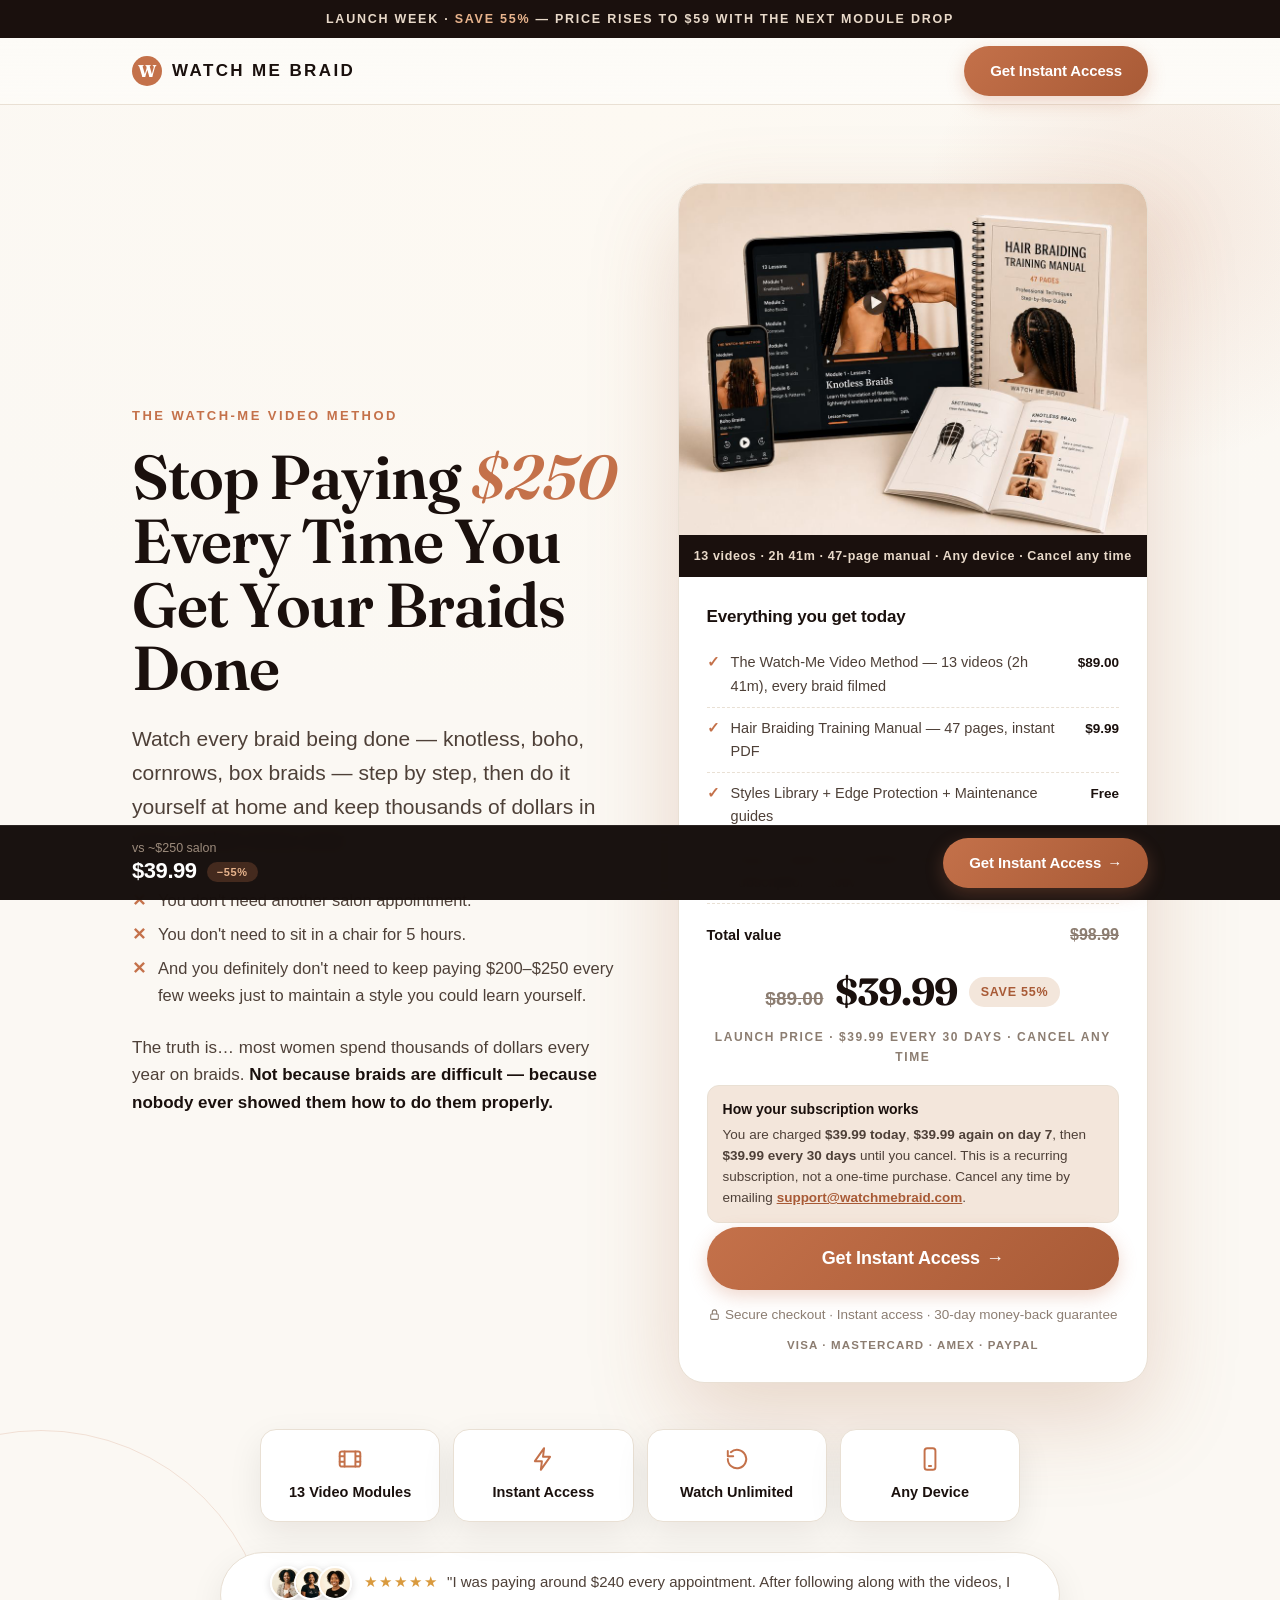
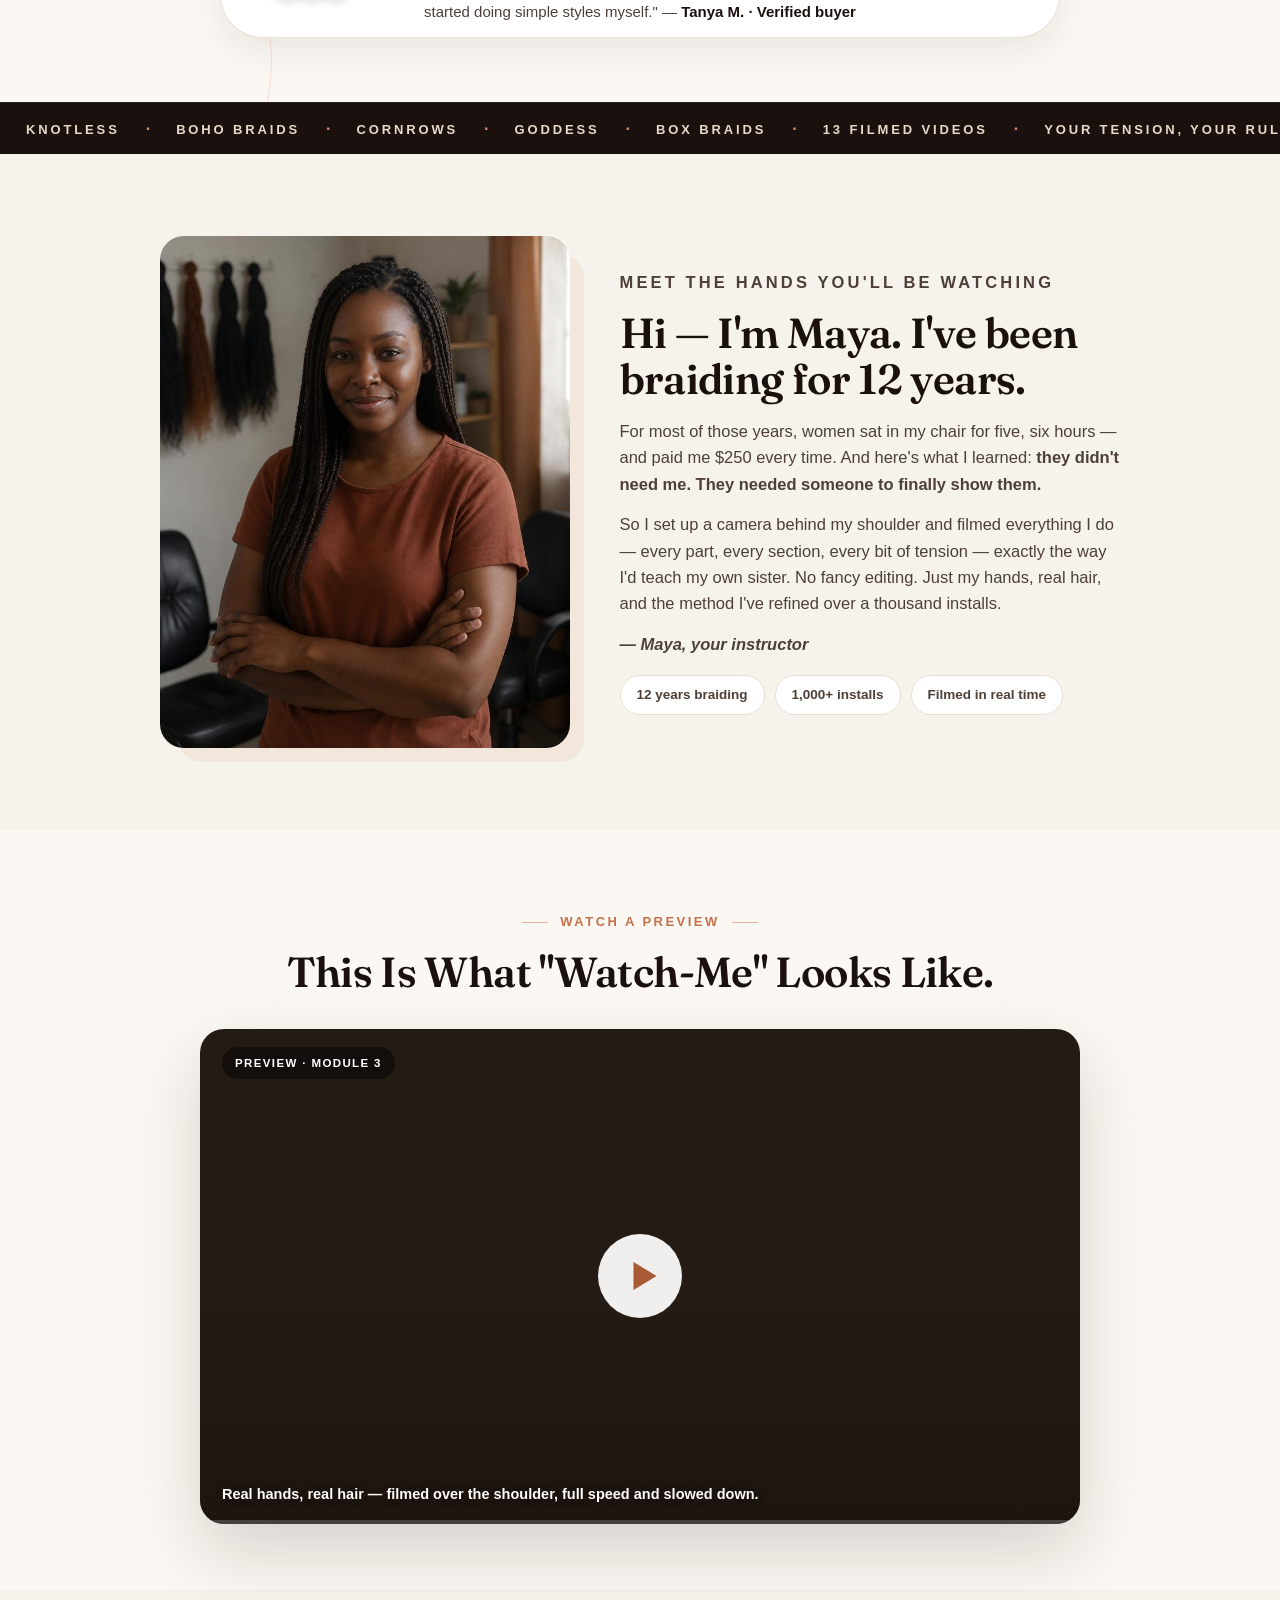
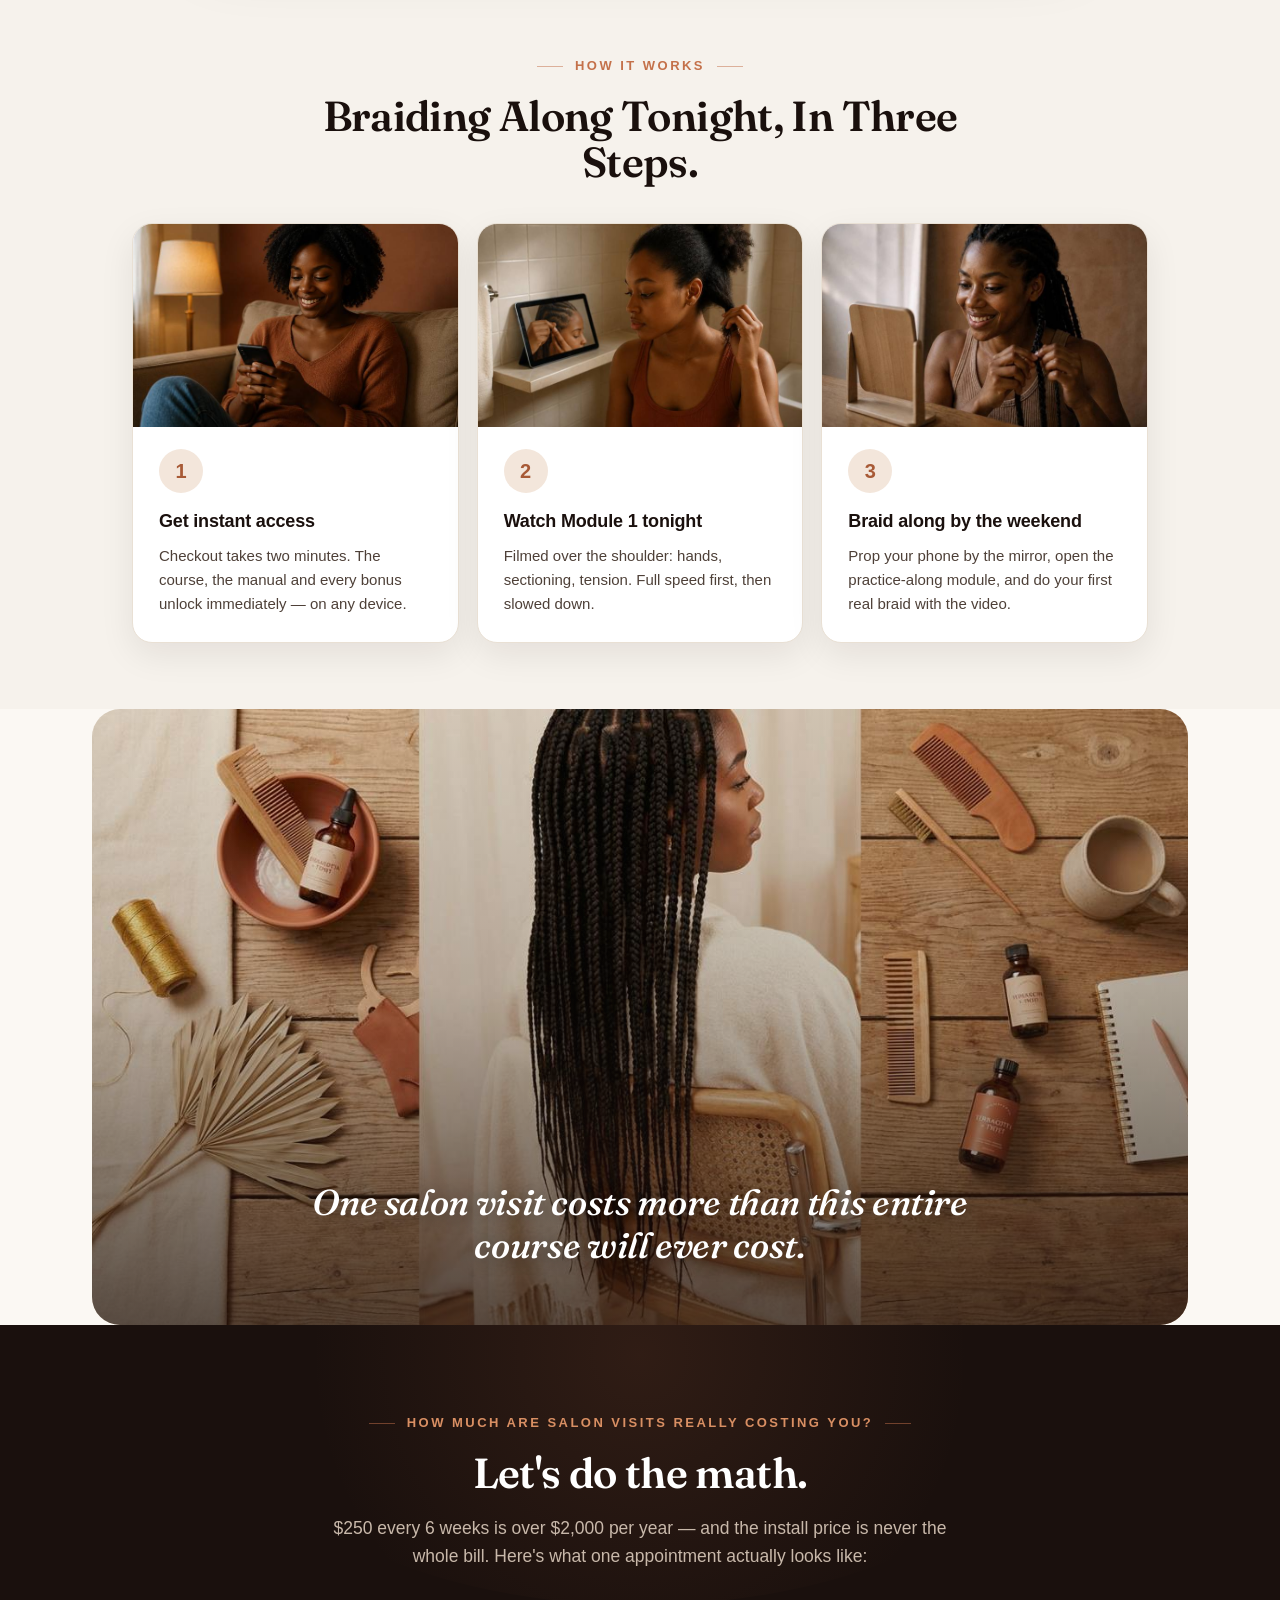
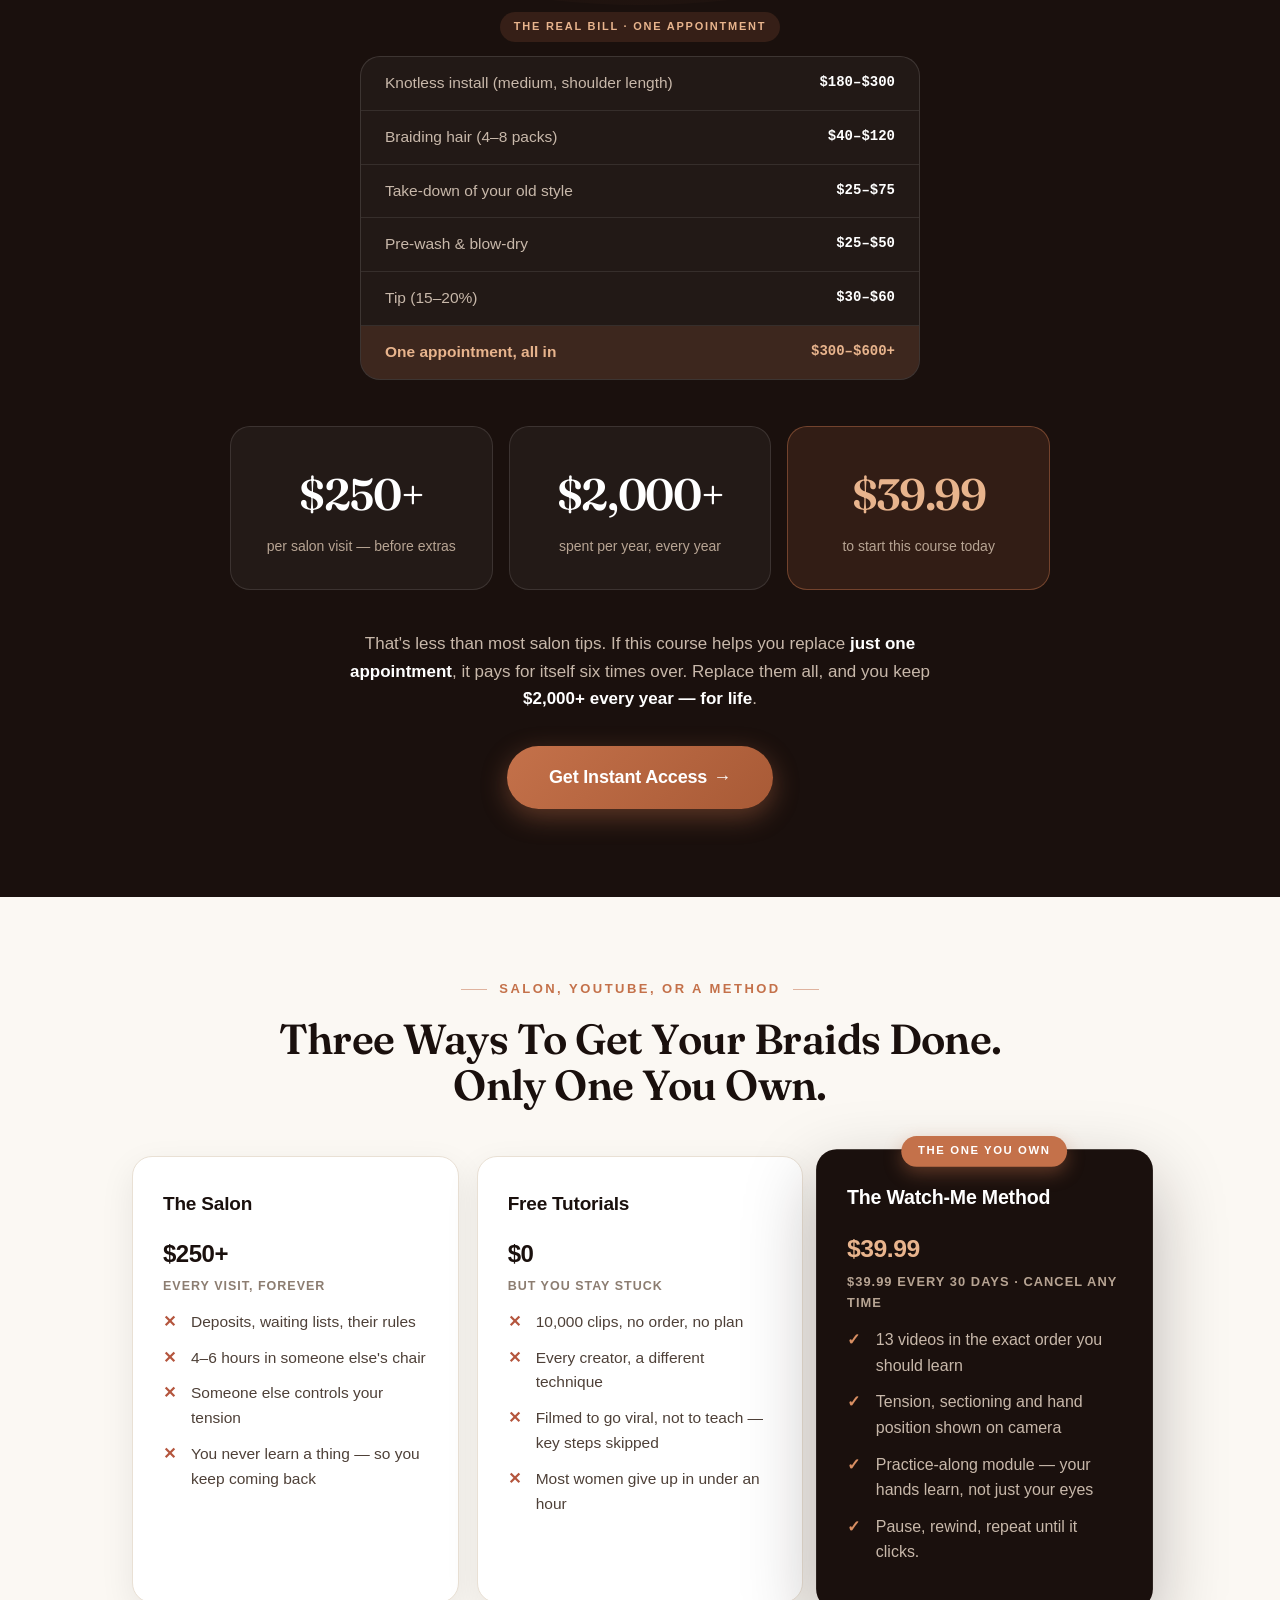
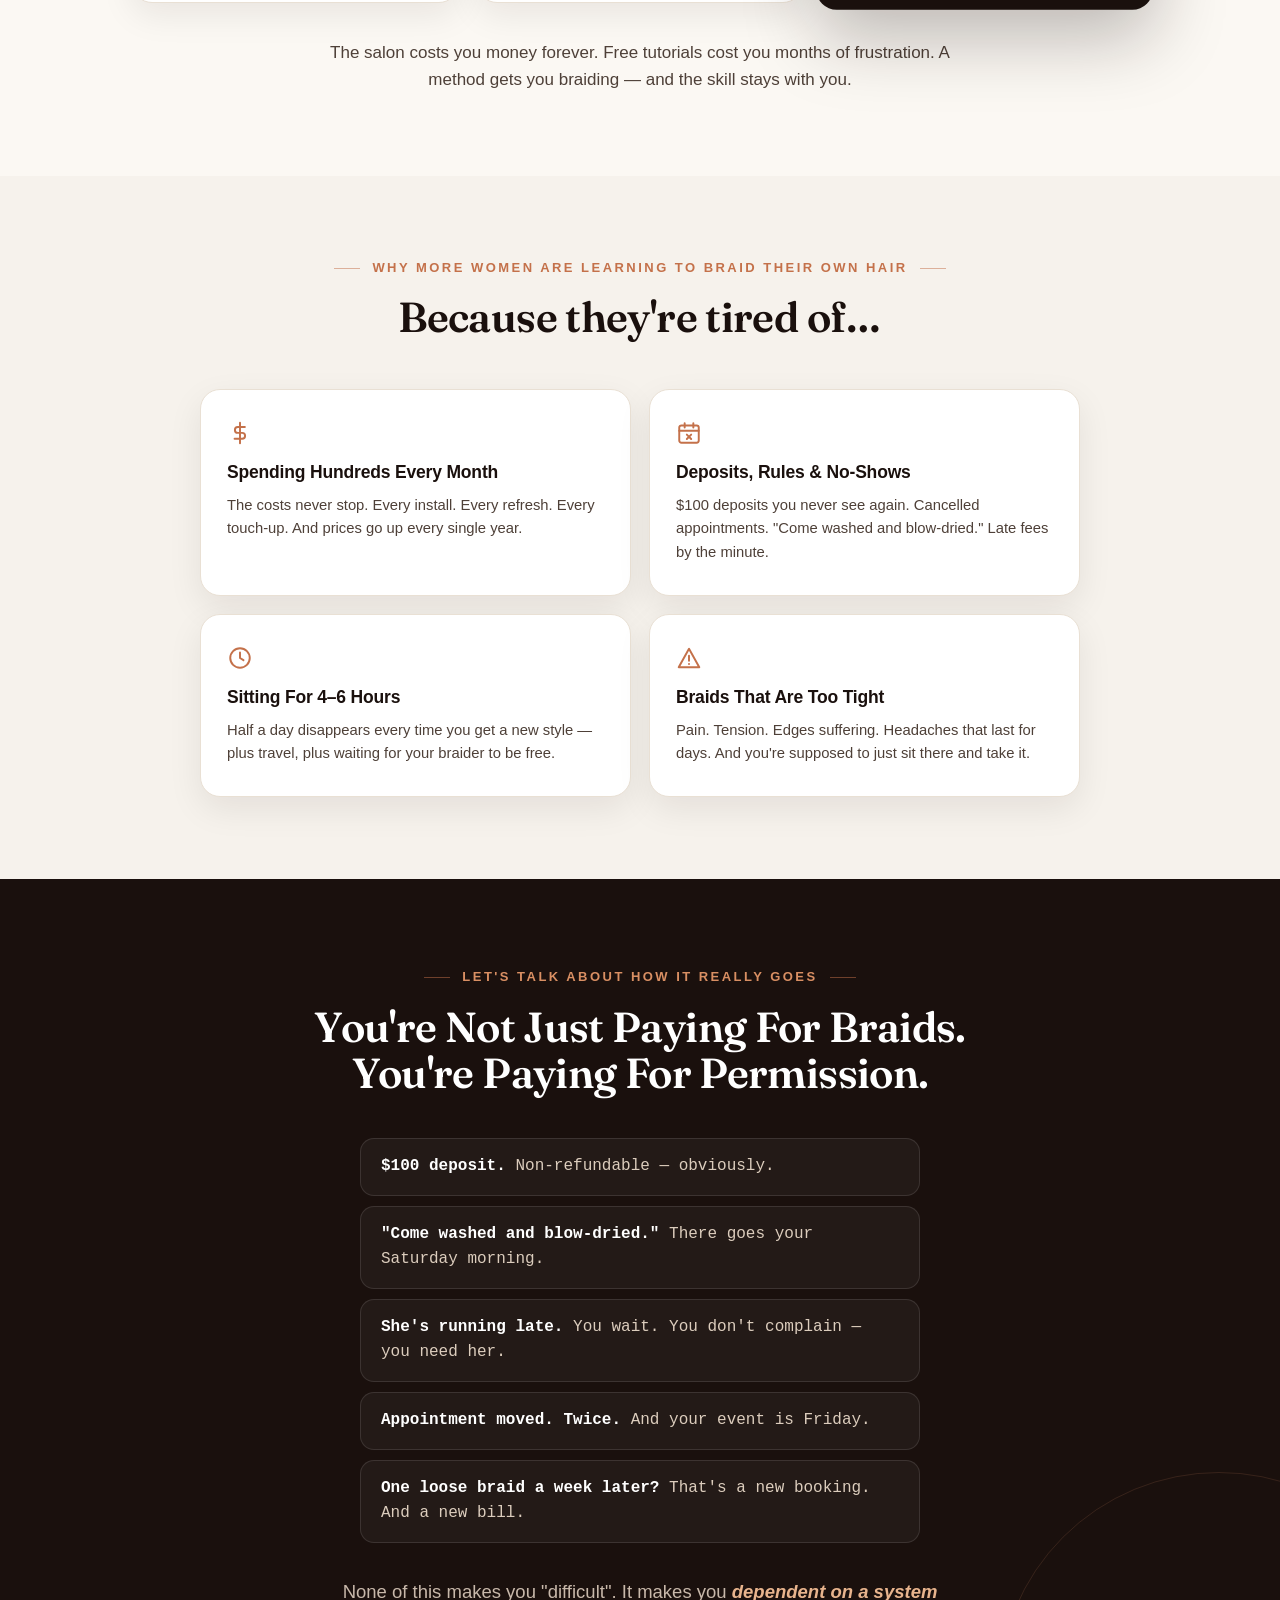
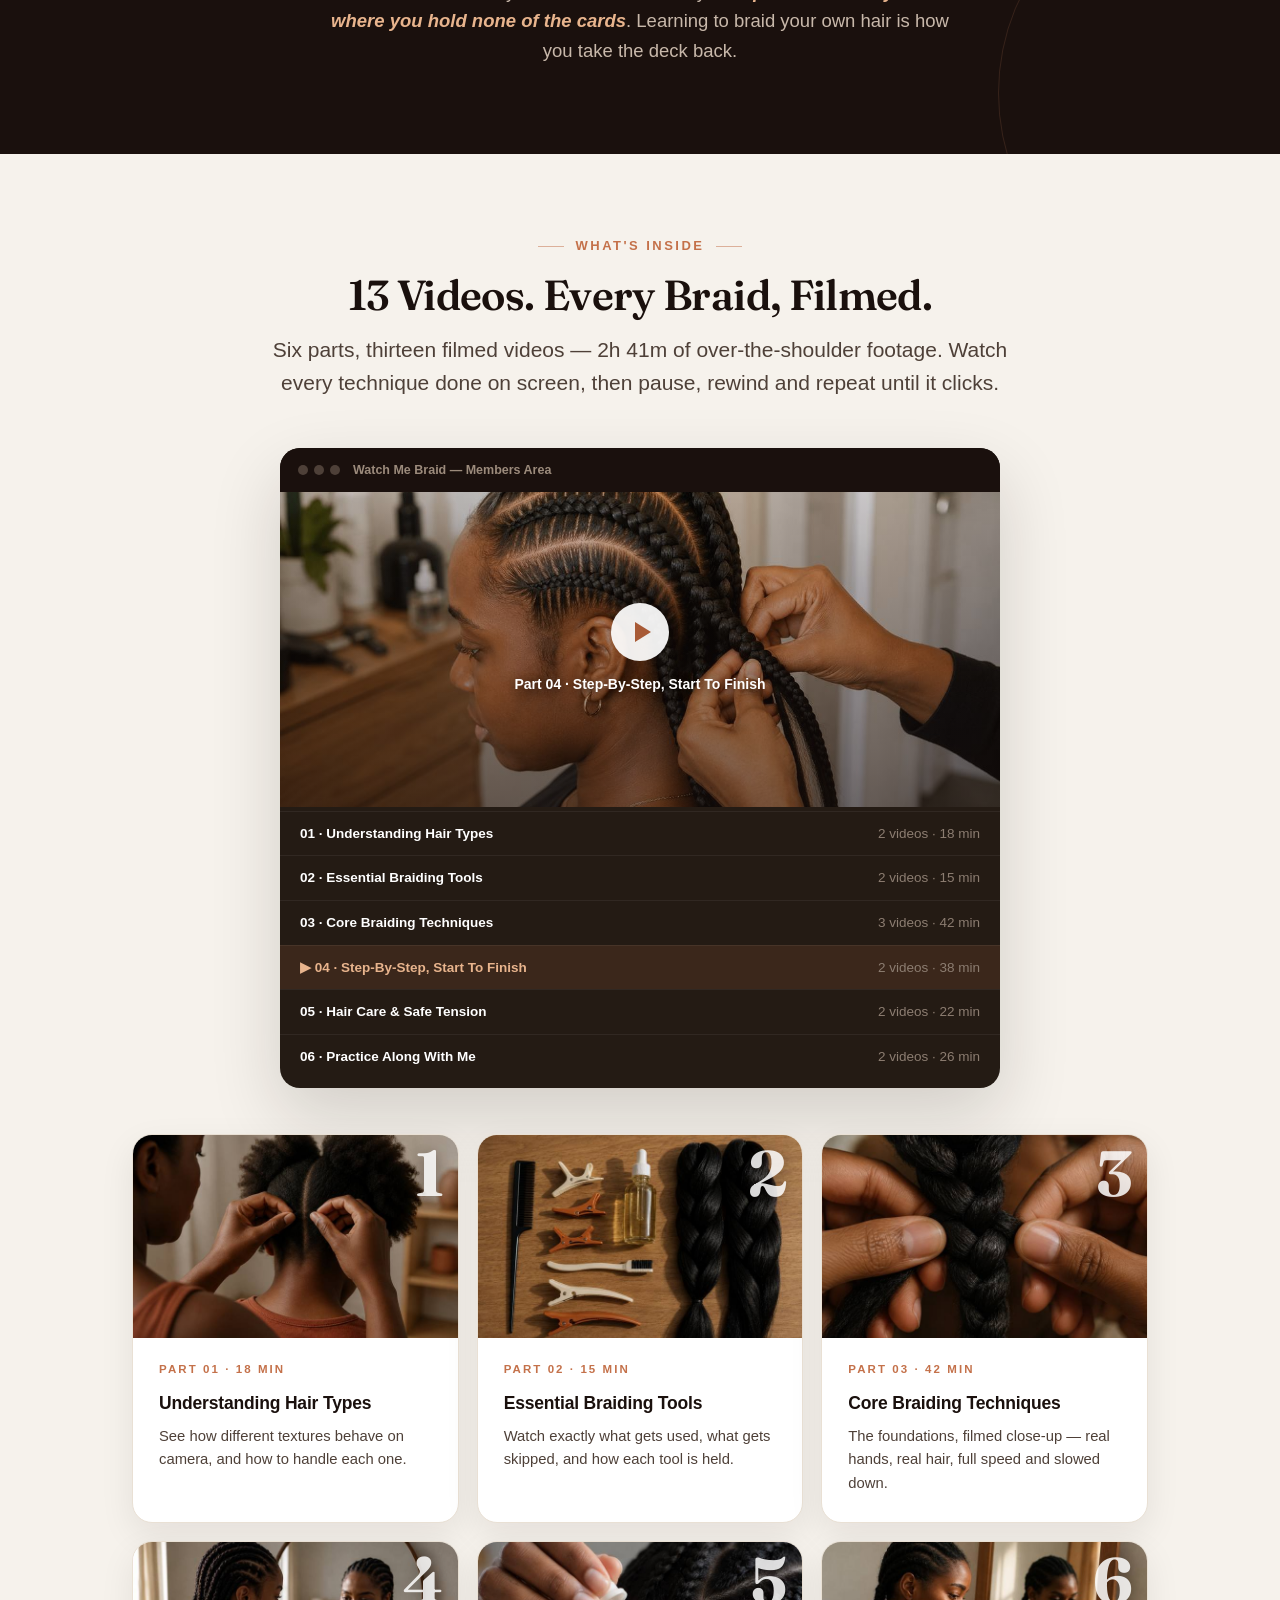
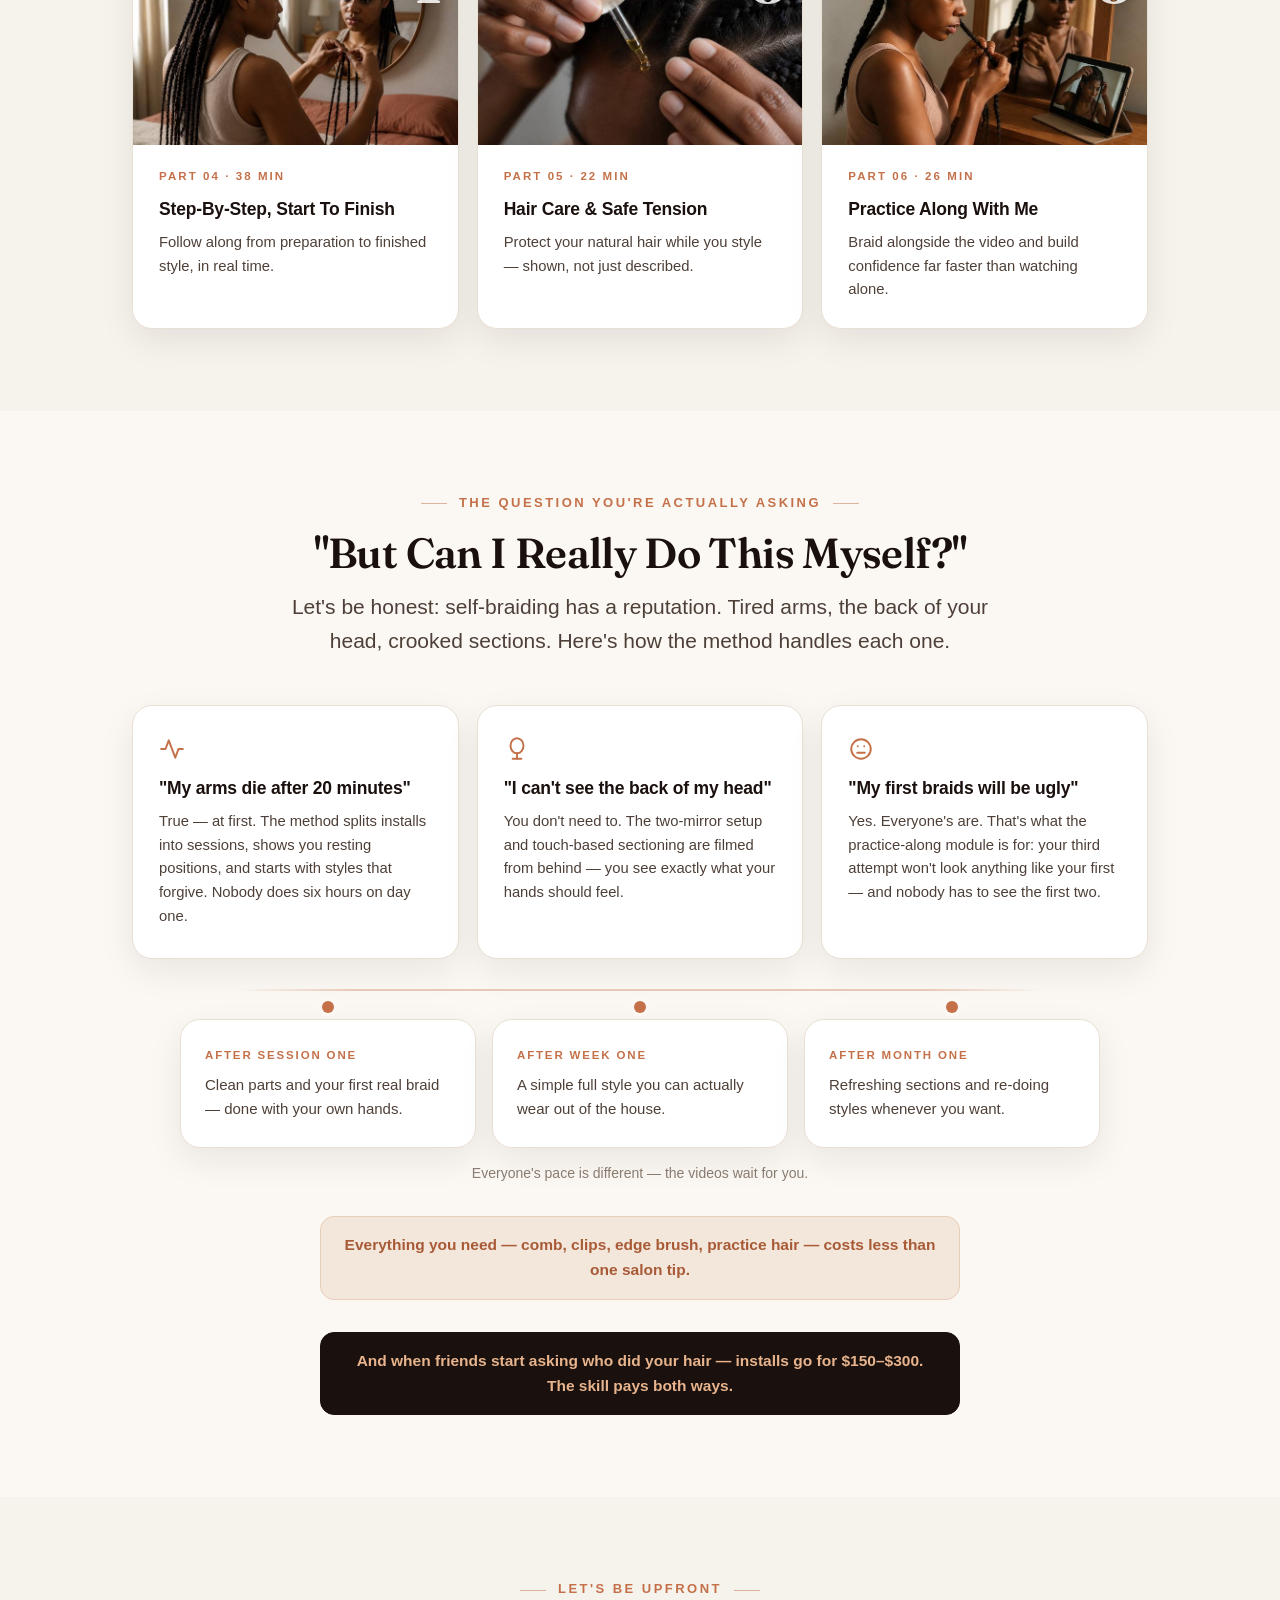
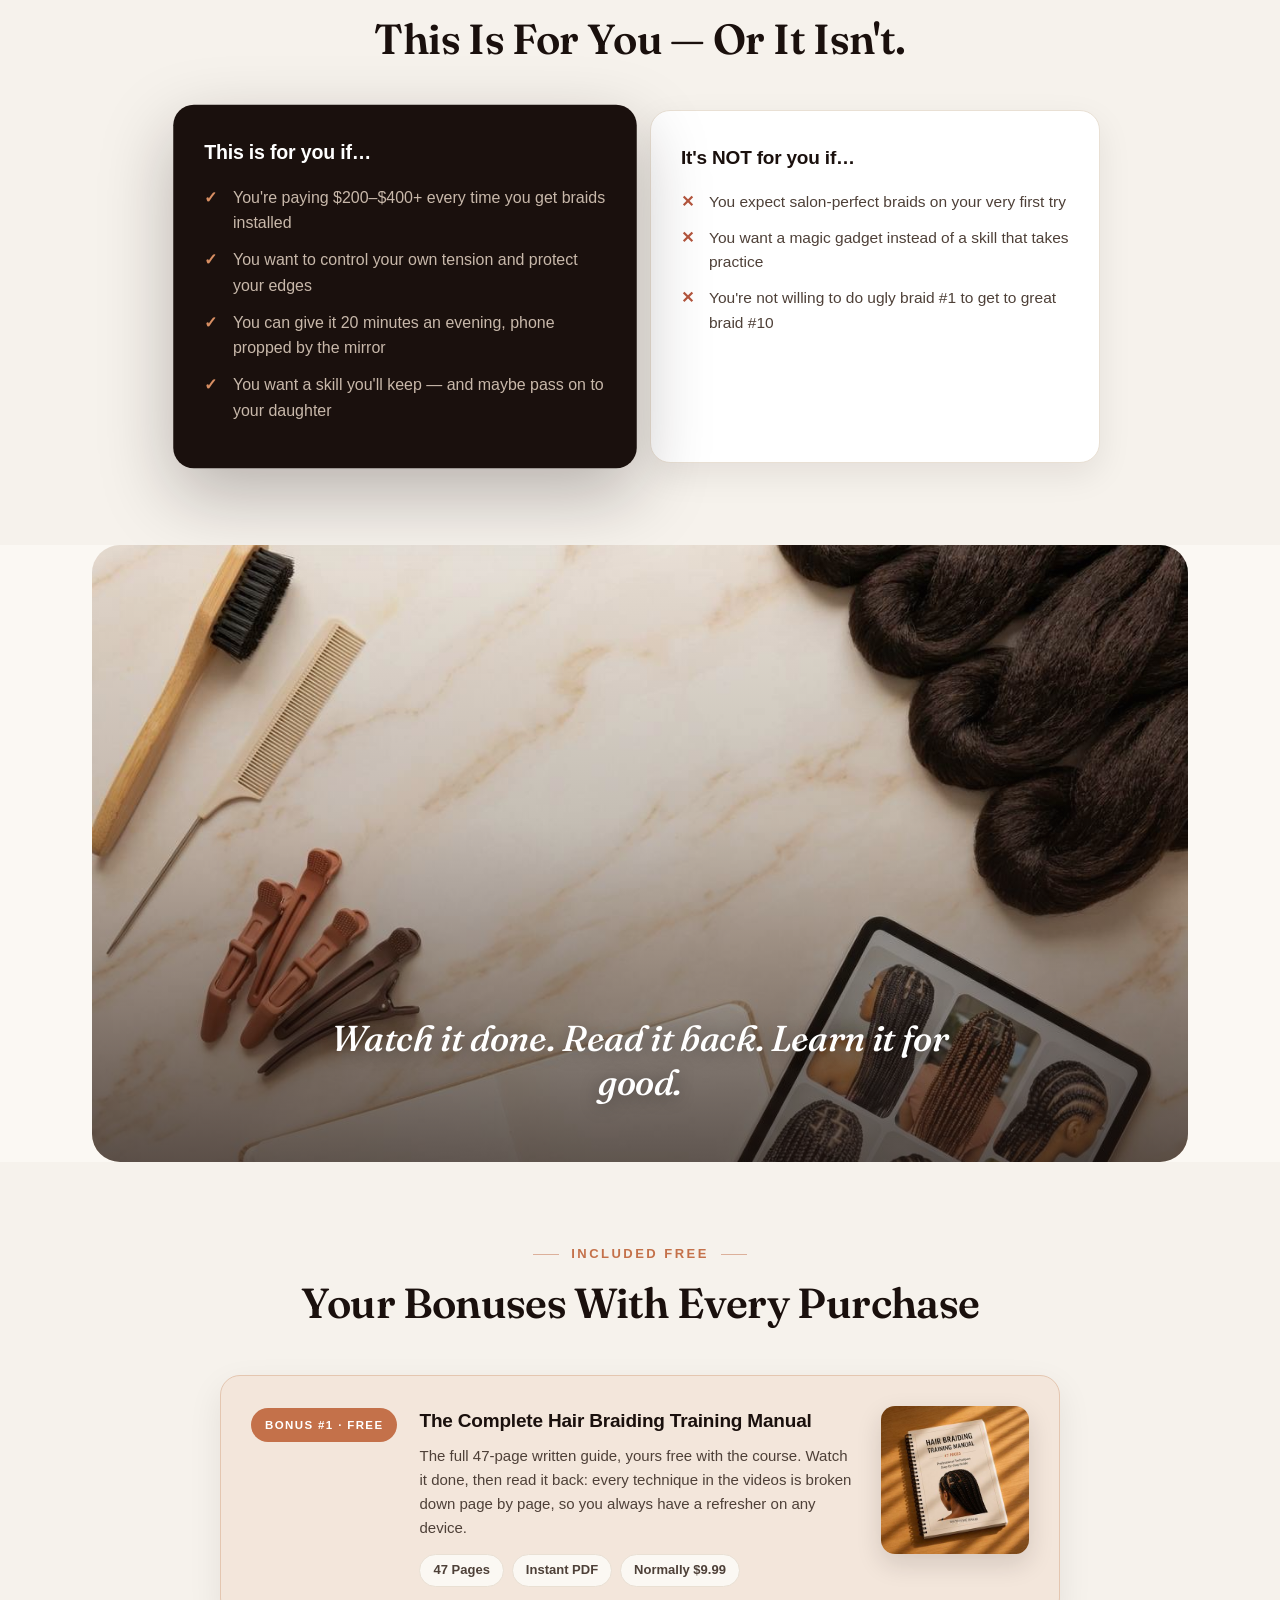
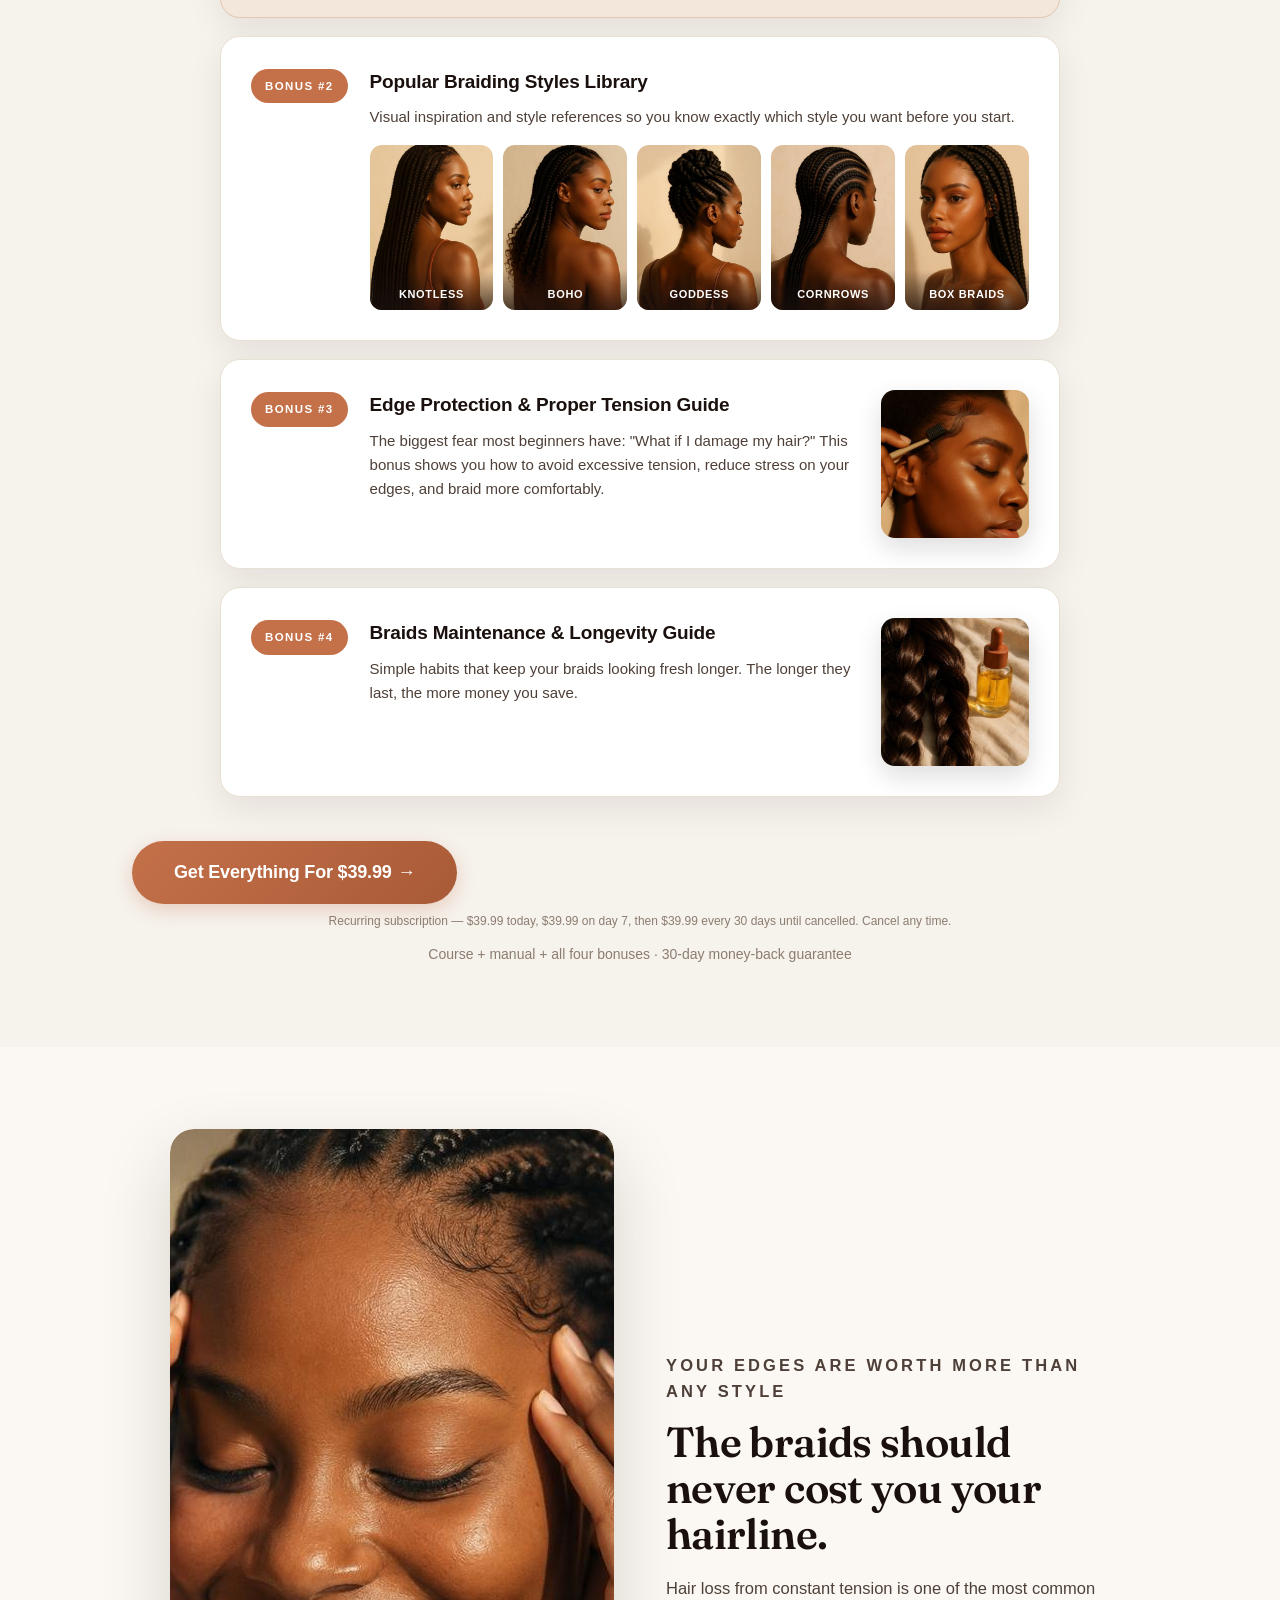
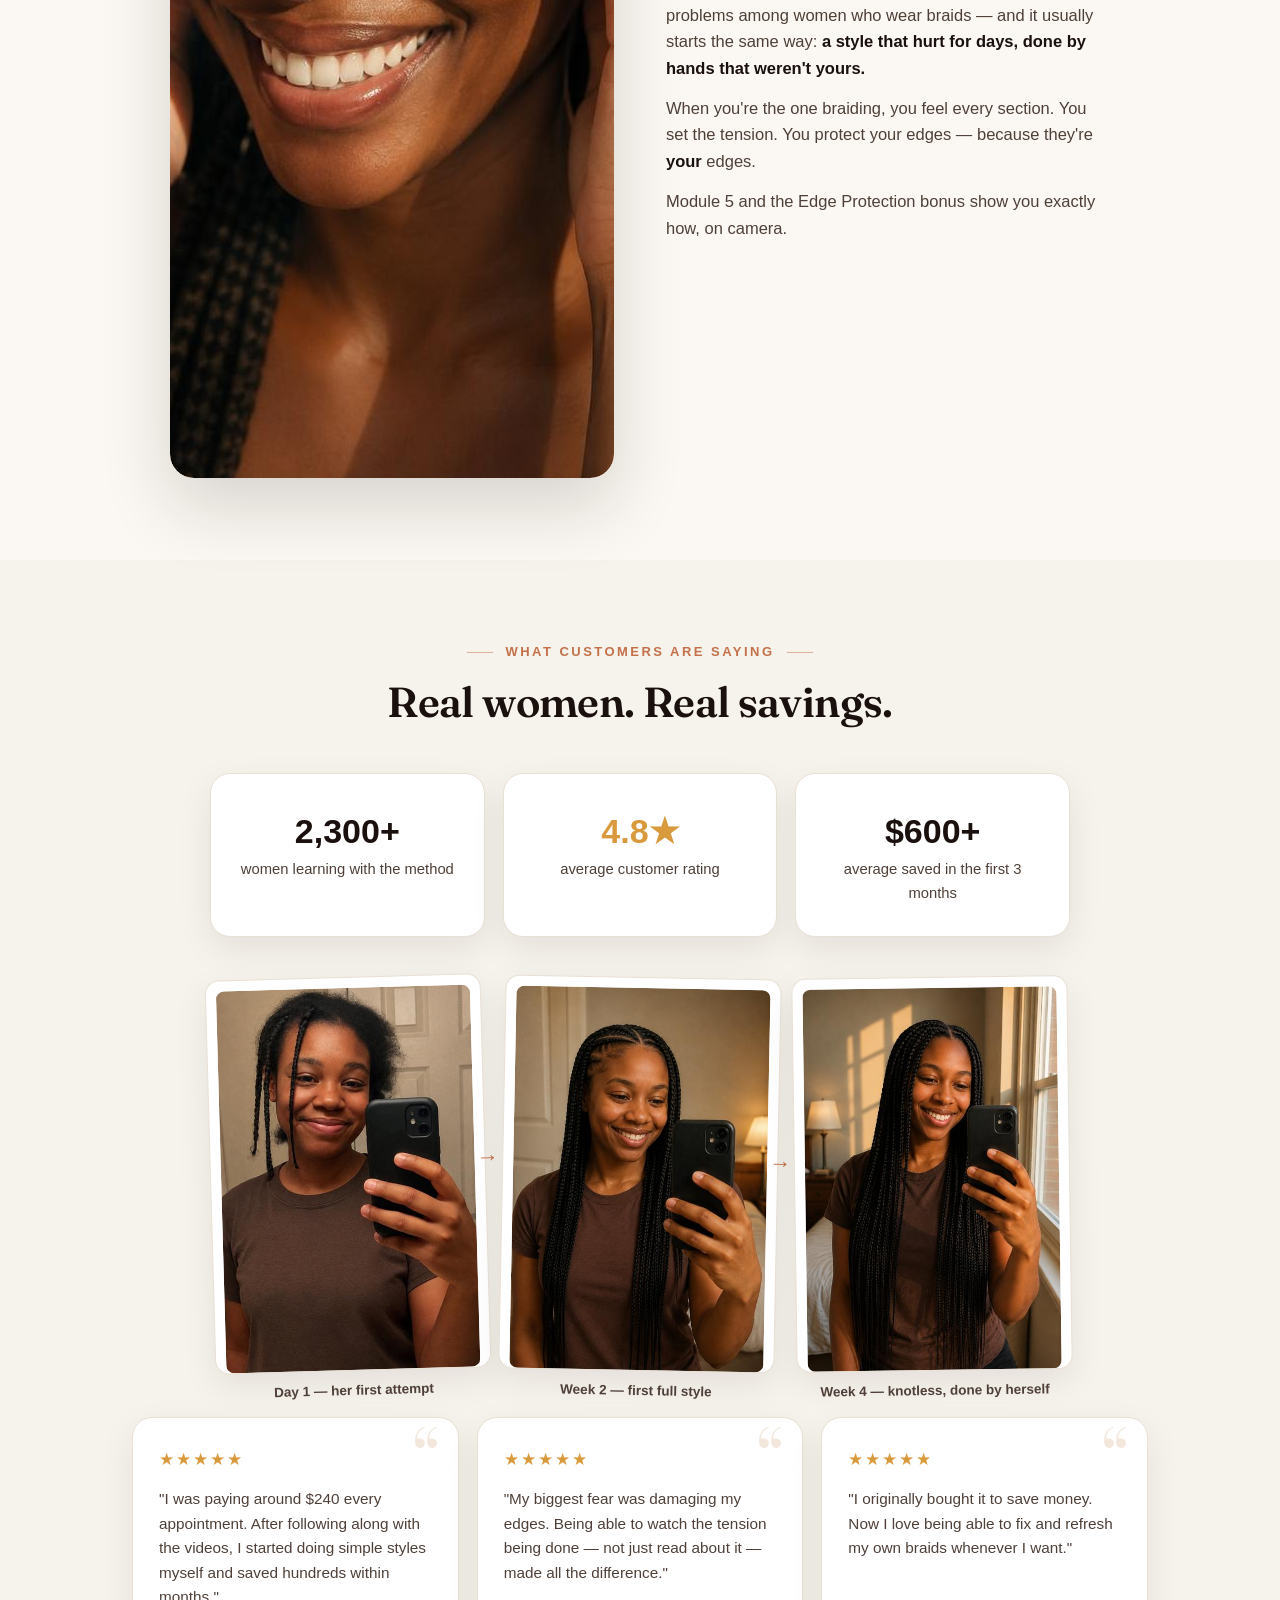
==== commit 8c1735aa: "Banner: altezza per proporzioni, non per altezza finestra Co-Authored-By: Claude Fable 5 <noreply@an" ====
--- a/landing-inline.html
+++ b/landing-inline.html
@@ -1 +1 @@
-<!DOCTYPE html><html lang="en"><head><meta charset="UTF-8"><meta name="viewport" content="width=device-width, initial-scale=1.0"><meta name="description" content="Watch every braid being done — knotless, boho, cornrows — step by step, then do it yourself at home. 13 filmed videos, 47-page manual included. Stop paying $250 per salon visit."><meta property="og:title" content="The Watch-Me Video Method — Learn To Braid Your Own Hair"><meta property="og:description" content="13 filmed videos. Watch every braid being done, then do it yourself — and keep $2,000+ a year in your pocket."><meta property="og:type" content="website"><title>Watch Me Braid — Learn To Braid Your Own Hair</title><link rel="preconnect" href="https://fonts.googleapis.com"><link rel="preconnect" href="https://fonts.gstatic.com" crossorigin><link href="https://fonts.googleapis.com/css2?family=Fraunces:ital,opsz,wght@0,9..144,400..700;1,9..144,400..700&display=swap" rel="stylesheet"><style>:root{--ink:#1A100D;--ink-2:#120B09;--ink-soft:#4E4038;--muted:#8C7D71;--accent:#C4714A;--accent-dark:#A85A36;--accent-soft:#F3E6DB;--cream:#FBF8F3;--tint:#F6F2EC;--line:#E9E0D4;--white:#fff;--radius:20px;--shadow:0 12px 34px rgba(26,16,13,.08);--shadow-lg:0 28px 70px rgba(26,16,13,.16)}*{margin:0;padding:0;box-sizing:border-box}html{scroll-behavior:smooth}body{font-family:-apple-system,BlinkMacSystemFont,'Segoe UI','Inter',Roboto,Helvetica,Arial,sans-serif;background:var(--cream);color:var(--ink);line-height:1.6;-webkit-font-smoothing:antialiased;overflow-x:hidden}img{max-width:100%;display:block}.a{max-width:1060px;margin:0 auto;padding:0 22px}.b{display:block;font-size:13px;font-weight:600;letter-spacing:.19em;text-transform:uppercase;color:var(--accent);margin-bottom:16px}h1.cc{font-size:clamp(36px,5.4vw,58px);line-height:1.05;font-weight:650;letter-spacing:-.026em}h1.cc em{font-style:normal;color:var(--accent)}h2{font-size:clamp(28px,3.9vw,40px);line-height:1.12;font-weight:650;letter-spacing:-.022em}h3{font-size:19px;font-weight:650;letter-spacing:-.01em}.z{font-size:clamp(17.5px,2vw,21px);color:var(--ink-soft)}.i{display:inline-block;background:var(--accent);color:#fff;text-decoration:none;font-weight:600;font-size:15px;padding:13px 26px;border-radius:980px;border:none;cursor:pointer;letter-spacing:-.01em;text-align:center;transition:background .18s,transform .18s,box-shadow .18s;box-shadow:0 6px 18px rgba(196,113,74,.28)}.i:hover{background:var(--accent-dark);transform:translateY(-1px);box-shadow:0 10px 24px rgba(196,113,74,.34)}.i.v{font-size:18px;padding:17px 42px}.i.df{box-shadow:0 8px 26px rgba(196,113,74,.4)}.bw{position:sticky;top:0;z-index:60;background:linear-gradient(180deg,#FDFBF7 0%,rgba(253,251,247,.92) 100%);backdrop-filter:blur(10px);border-bottom:1px solid var(--line)}.bw .a{display:flex;align-items:center;justify-content:space-between;height:66px}.bx{font-weight:800;font-size:19px;letter-spacing:.3em;color:var(--ink);text-decoration:none}.bz{text-align:center;padding:78px 0 64px;background:radial-gradient(90% 55% at 50% 0%,#FDF9F2 0%,var(--cream) 70%),var(--cream)}.bz .b{margin-bottom:18px}.bz h1{max-width:860px;margin:0 auto 22px}.bz .z{max-width:640px;margin:0 auto 30px}.cd{max-width:560px;margin:0 auto 26px}.cd p{font-size:16.5px;color:var(--ink-soft);margin-bottom:8px;padding-left:26px;position:relative;text-align:left}.cd p::before{content:"✕";position:absolute;left:0;color:var(--accent);font-weight:700}.ce{max-width:620px;margin:0 auto 44px;font-size:17px;color:var(--ink-soft)}.ce b{color:var(--ink)}.au{max-width:480px;margin:0 auto}.aw{position:relative}@keyframes pulse{0%,100%{box-shadow:0 10px 30px rgba(0,0,0,.25),0 0 0 0 rgba(255,255,255,.5)}50%{box-shadow:0 10px 30px rgba(0,0,0,.25),0 0 0 16px rgba(255,255,255,0)}}.ax{background:var(--ink);color:#E8D9C9;font-size:12.5px;font-weight:700;letter-spacing:.05em;text-align:center;padding:11px 12px}.az{font-size:17px;font-weight:800;margin-bottom:12px;text-align:left}.ba{list-style:none;text-align:left;margin-bottom:6px}.ba li{position:relative;display:flex;justify-content:space-between;align-items:baseline;gap:12px;padding:9px 0 9px 24px;border-bottom:1px dashed var(--line);font-size:14.5px;color:var(--ink-soft)}.ba li::before{content:"✓";position:absolute;left:0;color:var(--accent);font-weight:800}.ba b{color:var(--ink);white-space:nowrap;font-size:13.5px}.bb{display:flex;justify-content:space-between;align-items:baseline;padding:12px 0 14px;font-size:14.5px;font-weight:800}.bb b{text-decoration:line-through;color:var(--muted);font-size:16px}.bj{margin-top:10px;font-size:11.5px;letter-spacing:.1em;color:var(--muted);text-transform:uppercase;font-weight:700}.av{background:var(--white);border:1px solid var(--line);border-radius:26px;overflow:hidden;box-shadow:var(--shadow-lg);text-align:center}.aw{background:var(--accent-soft)}.aw img{width:100%;height:auto;display:block}.ay{padding:26px 28px 28px}.bc{display:flex;align-items:baseline;justify-content:center;gap:12px;margin-bottom:6px}.bd{font-size:19px;color:var(--muted);text-decoration:line-through;font-weight:600}.be{font-size:38px;font-weight:800;letter-spacing:-.03em}.bf{background:var(--accent-soft);color:var(--accent-dark);font-size:12.5px;font-weight:800;letter-spacing:.06em;padding:5px 12px;border-radius:999px;align-self:center}.bg{font-size:12px;font-weight:700;letter-spacing:.13em;text-transform:uppercase;color:var(--muted);margin-bottom:18px}.av .i{width:100%}.bh{margin-top:14px;font-size:13.5px;color:var(--muted)}.cg{display:grid;grid-template-columns:repeat(4,1fr);gap:13px;max-width:760px;margin:46px auto 0}.w{background:var(--white);border:1px solid var(--line);border-radius:16px;padding:16px 10px;text-align:center;box-shadow:var(--shadow)}.w b{font-size:14.5px;font-weight:650}.c{padding:82px 0}.c.g{background:var(--tint)}.c.bq{text-align:center}.d{text-align:center;max-width:740px;margin:0 auto 48px}.d .z{margin-top:14px}.bk{position:relative;height:clamp(420px,62vh,620px);overflow:hidden}.bl{position:absolute;inset:0;background:linear-gradient(180deg,rgba(26,16,13,.08) 0%,rgba(26,16,13,.22) 45%,rgba(26,16,13,.68) 100%)}.bm{position:absolute;left:0;right:0;bottom:0;padding:0 22px 58px;text-align:center}.bm .bn{max-width:680px;margin:0 auto;color:#fff;font-size:clamp(24px,3.6vw,36px);font-weight:650;line-height:1.2;letter-spacing:-.02em;text-shadow:0 2px 18px rgba(0,0,0,.35)}.bo{background:var(--ink);color:#EFE6DC;padding:88px 0}.bo .b{color:#D98F63}.bo h2{color:#fff}.bo .bp{max-width:640px;margin:18px auto 42px;text-align:center;color:#C8B8AA;font-size:17.5px}.bo .d{margin-bottom:14px}.da{max-width:560px;margin:0 auto 46px;background:rgba(255,255,255,.04);border:1px solid rgba(255,255,255,.12);border-radius:var(--radius);overflow:hidden}.j{display:flex;justify-content:space-between;gap:14px;padding:14px 24px;border-bottom:1px solid rgba(255,255,255,.09);font-size:15.5px;color:#C8B8AA}.j b{color:#fff;white-space:nowrap}.j:last-child{border-bottom:none}.j.db{background:rgba(196,113,74,.16);font-weight:700;color:#E8B48D}.j.db b{color:#E8B48D}.dc{display:grid;grid-template-columns:repeat(3,1fr);gap:16px;max-width:820px;margin:0 auto 40px}.ae{background:rgba(255,255,255,.045);border:1px solid rgba(255,255,255,.11);border-radius:var(--radius);text-align:center;padding:32px 14px}.ae .af{font-size:clamp(30px,4vw,44px);font-weight:800;letter-spacing:-.03em;display:block;color:#fff}.ae.dd{background:rgba(196,113,74,.14);border-color:rgba(196,113,74,.45)}.ae.dd .af{color:#E8B48D}.ae .ag{font-size:14px;color:#B7A493;margin-top:6px;display:block}.bo .de{max-width:600px;margin:0 auto 34px;text-align:center;font-size:17px;color:#C8B8AA}.bo .de b{color:#fff}.bo .bq{text-align:center}.dg{display:grid;grid-template-columns:1fr 1fr 1fr;gap:18px;margin:0 auto}.r .ai{font-size:24px;font-weight:800;letter-spacing:-.02em;display:block;margin-bottom:2px}.r .aj{font-size:12.5px;color:var(--muted);display:block;margin-bottom:14px;font-weight:600;text-transform:uppercase;letter-spacing:.08em}.r.br .aj{color:#B7A493}.r.br .ai{color:#E8B48D}.r{border-radius:var(--radius);padding:32px 30px}.r.ah{background:var(--white);border:1px solid var(--line);box-shadow:var(--shadow)}.r.br{background:var(--ink);color:#EFE6DC}.r h3{margin-bottom:16px}.r.br h3{color:#fff}.r ul{list-style:none}.r li{padding-left:28px;position:relative;margin-bottom:11px;font-size:15.5px;color:var(--ink-soft)}.r.br li{color:#C8B8AA}.r.ah li::before{content:"✕";position:absolute;left:0;color:#B4553D;font-weight:800}.r.br li::before{content:"✓";position:absolute;left:0;color:#D98F63;font-weight:800}.di{text-align:center;max-width:620px;margin:36px auto 0;font-size:17px;color:var(--ink-soft)}.s{display:grid;grid-template-columns:repeat(3,1fr);gap:18px}.f{background:var(--white);border:1px solid var(--line);border-radius:var(--radius);box-shadow:var(--shadow);padding:30px 26px}.f h3{margin-bottom:8px;font-size:17.5px}.f p{font-size:14.8px;color:var(--ink-soft)}.m{background:var(--white);border:1px solid var(--line);border-radius:var(--radius);box-shadow:var(--shadow);padding:0 0 26px;overflow:hidden}.n{aspect-ratio:16/10}.n img{width:100%;height:100%;object-fit:cover}.m .o{padding:22px 26px 0}.p{font-size:11.5px;font-weight:800;letter-spacing:.18em;color:var(--accent);text-transform:uppercase;display:block;margin-bottom:10px}.m h3{margin-bottom:8px;font-size:17.5px}.m p{font-size:14.8px;color:var(--ink-soft)}.dz{display:grid;grid-template-columns:repeat(5,1fr);gap:10px;margin-top:16px}.t{border-radius:12px;overflow:hidden;aspect-ratio:3/4;position:relative}.t img{width:100%;height:100%;object-fit:cover}.t .u{position:absolute;left:0;right:0;bottom:0;background:linear-gradient(180deg,transparent,rgba(26,16,13,.72));color:#fff;font-size:11px;font-weight:700;letter-spacing:.06em;padding:16px 8px 7px;text-align:center;text-transform:uppercase}.dw{display:grid;gap:18px;max-width:840px;margin:0 auto}.x{display:grid;grid-template-columns:auto 1fr;gap:22px;align-items:start;background:var(--white);border:1px solid var(--line);border-radius:var(--radius);padding:30px;box-shadow:var(--shadow)}.x.dx{background:var(--accent-soft);border-color:#E4C6B0}.y{background:var(--accent);color:#fff;font-size:11.5px;font-weight:800;letter-spacing:.12em;padding:8px 14px;border-radius:999px;white-space:nowrap;margin-top:2px}.x h3{margin-bottom:8px}.x p{font-size:15px;color:var(--ink-soft)}.dy{display:flex;flex-wrap:wrap;gap:8px;margin-top:14px}.dy span{background:var(--cream);border:1px solid var(--line);font-size:13px;font-weight:600;color:var(--ink-soft);padding:5px 13px;border-radius:999px}.ea{display:grid;grid-template-columns:1fr 1fr;gap:52px;align-items:center;max-width:940px;margin:0 auto}.eb{border-radius:24px;overflow:hidden;box-shadow:var(--shadow-lg);background:linear-gradient(150deg,var(--accent-soft),#E9CDB8);padding:42px 34px;text-align:center}.eb .af{font-size:50px;display:block;margin-bottom:12px}.eb p{font-size:16.5px;color:var(--accent-dark);font-weight:700;line-height:1.45}.ec p{margin-bottom:14px;color:var(--ink-soft);font-size:16.5px}.ec b{color:var(--ink)}.ec h2{margin-bottom:18px}.ar{background:var(--white);border:1px solid var(--line);border-radius:var(--radius);box-shadow:var(--shadow);padding:28px 26px;display:flex;flex-direction:column}.as{color:#D99A3E;font-size:17px;letter-spacing:2px;margin-bottom:14px}.ar blockquote{font-size:15.3px;color:var(--ink-soft);margin-bottom:20px;flex:1}.at{display:flex;align-items:center;gap:12px}.at img{width:46px;height:46px;border-radius:50%;object-fit:cover;border:2px solid var(--accent-soft)}.at b{display:block;font-size:14px}.at span{font-size:13px;color:var(--accent-dark);font-weight:600}.ee{max-width:740px;margin:0 auto;display:grid;grid-template-columns:auto 1fr;gap:26px;align-items:center;background:var(--white);border:1px solid var(--line);border-radius:var(--radius);box-shadow:var(--shadow);padding:34px 36px}.ef{width:88px;height:88px;border-radius:50%;flex-shrink:0;background:var(--accent-soft);border:2px dashed var(--accent);display:flex;align-items:center;justify-content:center;font-size:36px}.ee h3{margin-bottom:8px;font-size:20px}.ee p{font-size:15.3px;color:var(--ink-soft)}.eh{max-width:740px;margin:0 auto}.eh details{background:var(--white);border:1px solid var(--line);border-radius:16px;margin-bottom:12px;box-shadow:var(--shadow);overflow:hidden}.eh summary{list-style:none;cursor:pointer;padding:19px 54px 19px 24px;position:relative;font-weight:650;font-size:16px}.eh summary::-webkit-details-marker{display:none}.eh summary::after{content:"+";position:absolute;right:22px;top:50%;transform:translateY(-50%);font-size:24px;font-weight:300;color:var(--accent);transition:transform .2s}.eh details[open] summary::after{transform:translateY(-50%) rotate(45deg)}.h{padding:0 24px 21px;font-size:15.3px;color:var(--ink-soft)}.ep{text-align:center}.ep h2{max-width:720px;margin:0 auto 14px}.ep .bp{margin-bottom:40px}.ep .av{margin:0 auto;max-width:420px;text-align:center}.ep .ay{color:var(--ink)}.ev{background:var(--ink-2);color:#9C8B7C;padding:30px 0 96px;font-size:13.5px}.ev .a{display:flex;justify-content:space-between;flex-wrap:wrap;gap:8px}.ev a{color:#C9B39D;text-decoration:none}.fb{position:fixed;left:0;right:0;bottom:0;z-index:70;background:rgba(18,11,9,.97);backdrop-filter:blur(8px);border-top:1px solid rgba(255,255,255,.08);transform:translateY(110%);transition:transform .35s ease}.fc{max-width:1060px;margin:0 auto;padding:12px 22px;display:flex;align-items:center;justify-content:space-between;gap:16px}.fb .fd{display:flex;flex-direction:column;line-height:1.25}.fb .fe{font-size:12.5px;color:#9C8B7C}.fb .ff{font-size:22px;font-weight:800;color:#fff;letter-spacing:-.02em}.fb .i{white-space:nowrap}.ch{margin-top:28px;text-align:center;font-size:15px;color:var(--ink-soft)}.ch .cj{color:#D99A3E;letter-spacing:2px}.ch b{color:var(--ink)}.cy{display:grid;grid-template-columns:repeat(3,1fr);gap:18px}.aa{background:var(--white);border:1px solid var(--line);border-radius:var(--radius);box-shadow:var(--shadow);padding:30px 26px}.ad{display:inline-flex;align-items:center;justify-content:center;width:44px;height:44px;border-radius:50%;background:var(--accent-soft);color:var(--accent-dark);font-size:20px;font-weight:800;margin-bottom:14px}.aa h3{margin-bottom:8px;font-size:18px}.aa p{font-size:15px;color:var(--ink-soft)}.es{list-style:none;margin:20px 0 22px}.es li{padding-left:26px;position:relative;margin-bottom:10px;color:#C8B8AA;font-size:15.5px;text-align:left}.es li::before{content:"✓";position:absolute;left:0;color:#E0A377;font-weight:800}.et{font-style:italic;color:#B7A493;font-size:15px;border-left:3px solid rgba(196,113,74,.5);padding-left:14px;text-align:left}.cm{display:grid;grid-template-columns:.9fr 1.1fr;gap:50px;align-items:center;max-width:960px;margin:0 auto}.co h2{margin-bottom:16px}.co p{color:var(--ink-soft);font-size:16.5px;margin-bottom:14px}.cp{font-weight:700;color:var(--accent-dark);font-style:italic}.cq{display:flex;gap:10px;flex-wrap:wrap;margin-top:18px}.cq span{background:var(--white);border:1px solid var(--line);border-radius:999px;padding:8px 16px;font-size:13.5px;font-weight:600;color:var(--ink-soft)}.dm{max-width:720px;margin:0 auto 46px;background:#241B14;border-radius:20px;overflow:hidden;box-shadow:var(--shadow-lg)}.dn{display:flex;align-items:center;gap:6px;padding:12px 18px;background:#1A100D;color:#9C8B7C;font-size:12.5px;font-weight:600}.ak{width:10px;height:10px;border-radius:50%;background:#4E4038;display:inline-block}.do{position:relative;aspect-ratio:16/7;background:#2A1D14;display:flex;align-items:center;justify-content:center;flex-direction:column;gap:12px;color:#fff;overflow:hidden}.do .dp{position:absolute;inset:0;width:100%;height:100%;object-fit:cover}.do::before{content:"";position:absolute;inset:0;background:linear-gradient(180deg,rgba(26,16,13,.18),rgba(26,16,13,.55));z-index:1}.do .dq,.do span:not(.dq){position:relative;z-index:2}.do span:not(.dq){text-shadow:0 2px 10px rgba(0,0,0,.5);font-weight:600}.dq{width:58px;height:58px;border-radius:50%;background:rgba(255,255,255,.92);position:relative}.dq::after{content:"";position:absolute;left:56%;top:50%;transform:translate(-50%,-50%);border-style:solid;border-width:10px 0 10px 16px;border-color:transparent transparent transparent var(--accent-dark)}.do span{font-size:14px}.dr{padding:4px 0 10px}.k{display:flex;justify-content:space-between;gap:12px;padding:11px 20px;font-size:13.5px;color:#C8B8AA;border-top:1px solid rgba(255,255,255,.06)}.k b{color:#fff;font-weight:600}.k .l{color:#8C7D71;white-space:nowrap}.k.ds{background:rgba(196,113,74,.14)}.k.ds b{color:#E8B48D}.ed{display:grid;grid-template-columns:repeat(3,1fr);gap:16px;max-width:860px;margin:0 auto 46px}.ap{text-align:center}.aq{margin-top:10px;font-size:13.5px;font-weight:700;color:var(--ink-soft)}.dv{display:grid;grid-template-columns:1fr 1fr;gap:20px;max-width:920px;margin:0 auto}.el{display:grid;grid-template-columns:1fr 1fr;gap:20px;max-width:920px;margin:0 auto}.bu{border-radius:var(--radius);padding:32px 30px}.bu.em{background:var(--white);border:1px solid var(--line);box-shadow:var(--shadow)}.bu.en{background:var(--ink);color:#EFE6DC}.bu h3{margin-bottom:14px}.bu.en h3{color:#fff}.bu ul{list-style:none}.bu li{padding-left:28px;position:relative;margin-bottom:10px;font-size:15.5px;color:var(--ink-soft)}.bu.en li{color:#C8B8AA}.bu.em li::before{content:"✕";position:absolute;left:0;color:#B4553D;font-weight:800}.bu.en li::before{content:"✓";position:absolute;left:0;color:#D98F63;font-weight:800}.eo{text-align:center;margin-top:30px;font-size:17.5px;color:var(--ink-soft)}.eo b{color:var(--ink)}.e{width:26px;height:26px;stroke:var(--accent);fill:none;stroke-width:1.8;stroke-linecap:round;stroke-linejoin:round;display:block;margin-bottom:12px}.w .e{margin:0 auto 7px}.eg{width:40px;height:40px;margin:0;stroke-width:1.6}.bi{width:13px;height:13px;stroke:currentColor;fill:none;stroke-width:2;stroke-linecap:round;stroke-linejoin:round;vertical-align:-2px;display:inline-block}.cr{max-width:880px;margin:0 auto}.cs{position:relative;border-radius:24px;overflow:hidden;aspect-ratio:16/9;box-shadow:var(--shadow-lg);background:#241B14}.cs img{position:absolute;inset:0;width:100%;height:100%;object-fit:cover;opacity:0;animation:tfade 12s infinite}.cs img:nth-of-type(2){animation-delay:4s}.cs img:nth-of-type(3){animation-delay:8s}@keyframes tfade{0%{opacity:0}6%{opacity:1}33.3%{opacity:1}40%{opacity:0}100%{opacity:0}}.cs .ct{position:absolute;inset:0;background:linear-gradient(180deg,rgba(26,16,13,0) 55%,rgba(26,16,13,.55))}.cs .cv{position:absolute;left:50%;top:50%;transform:translate(-50%,-50%);width:84px;height:84px;border-radius:50%;background:rgba(255,255,255,.93);animation:pulse 2.4s infinite}.cs .cv::after{content:"";position:absolute;left:56%;top:50%;transform:translate(-50%,-50%);border-style:solid;border-width:14px 0 14px 23px;border-color:transparent transparent transparent var(--accent-dark)}.cs .cw{position:absolute;left:22px;right:22px;bottom:18px;color:#fff;font-size:14.5px;font-weight:600;text-shadow:0 2px 10px rgba(0,0,0,.45)}.cs .cu{position:absolute;left:22px;top:18px;background:rgba(0,0,0,.45);color:#fff;font-size:11.5px;font-weight:700;letter-spacing:.12em;text-transform:uppercase;padding:7px 13px;border-radius:999px;backdrop-filter:blur(4px)}.aa{padding:0 0 26px;overflow:hidden}.ab{aspect-ratio:16/10}.ab img{width:100%;height:100%;object-fit:cover;display:block}.ac{padding:22px 26px 0}.ej{display:grid;grid-template-columns:1fr 1.05fr;gap:52px;align-items:center;max-width:1020px;margin:0 auto;text-align:left}.ej img{border-radius:24px;box-shadow:var(--shadow-lg);width:100%;display:block}.ej h2{margin:12px 0 18px;max-width:none}.ej p{margin:0;max-width:none}.x.an{grid-template-columns:auto 1fr 148px}.ao{width:148px;height:148px;border-radius:14px;object-fit:cover;display:block;box-shadow:0 10px 26px rgba(26,16,13,.14)}.f,.m,.aa,.ar,.w,.al,.x{transition:transform .25s ease,box-shadow .25s ease}.f:hover,.m:hover,.aa:hover,.ar:hover,.al:hover{transform:translateY(-4px);box-shadow:0 18px 44px rgba(26,16,13,.13)}.d .b::before,.d .b::after{content:"";display:inline-block;width:26px;height:1px;background:var(--accent);opacity:.5;vertical-align:middle;margin:0 12px}.ch{background:var(--white);border:1px solid var(--line);border-radius:999px;box-shadow:var(--shadow);max-width:840px;margin:30px auto 0;padding:13px 28px}:root{--serif:'Fraunces',Georgia,'Times New Roman',serif}::selection{background:var(--accent);color:#fff}::-webkit-scrollbar{width:11px}::-webkit-scrollbar-track{background:var(--cream)}::-webkit-scrollbar-thumb{background:#D8C4AE;border-radius:99px;border:3px solid var(--cream)}::-webkit-scrollbar-thumb:hover{background:var(--accent)}h1.cc,h2{font-family:var(--serif);font-weight:600;letter-spacing:-.015em}h1.cc{font-size:clamp(38px,5.6vw,62px);line-height:1.03}h1.cc em{font-style:italic;font-weight:600}h2{font-size:clamp(29px,4vw,42px);line-height:1.1}.bm .bn{font-family:var(--serif);font-style:italic;font-weight:500;letter-spacing:-.01em}.be{font-family:var(--serif);font-weight:700}.ae .af{font-family:var(--serif);font-weight:600}.et{font-family:var(--serif);font-size:16px}.dj .dl b{font-style:italic}.bv{background:var(--ink);color:#E8D9C9;text-align:center;font-size:12.5px;font-weight:700;letter-spacing:.14em;text-transform:uppercase;padding:9px 16px}.bv b{color:#E8B48D}.bx{display:flex;align-items:center;gap:10px}.by{width:30px;height:30px;border-radius:50%;background:var(--accent);display:inline-flex;align-items:center;justify-content:center;color:#fff;font-family:var(--serif);font-weight:700;font-size:17px;letter-spacing:0;flex-shrink:0}.bz{position:relative;overflow:hidden}.bz::before{content:"";position:absolute;right:-140px;top:-140px;width:520px;height:520px;border-radius:50%;background:radial-gradient(circle,rgba(196,113,74,.13),transparent 65%);pointer-events:none}.bz::after{content:"";position:absolute;left:-190px;bottom:-190px;width:460px;height:460px;border-radius:50%;border:1.5px solid rgba(196,113,74,.18);pointer-events:none}.bz .a{position:relative;z-index:1}.cf .av{box-shadow:0 34px 90px rgba(166,90,50,.22)}.bk{margin:0 22px;border-radius:28px;height:clamp(400px,58vh,580px)}.i{background:linear-gradient(135deg,var(--accent),var(--accent-dark))}.i:hover{background:linear-gradient(135deg,var(--accent-dark),var(--accent-dark))}.m{position:relative}.dt .m::after{position:absolute;top:6px;right:14px;z-index:2;font-family:var(--serif);font-weight:700;font-size:64px;line-height:1;color:rgba(255,255,255,.85);text-shadow:0 2px 16px rgba(26,16,13,.35);pointer-events:none}.dt .m:nth-child(1)::after{content:"1"}.dt .m:nth-child(2)::after{content:"2"}.dt .m:nth-child(3)::after{content:"3"}.dt .m:nth-child(4)::after{content:"4"}.dt .m:nth-child(5)::after{content:"5"}.dt .m:nth-child(6)::after{content:"6"}.dk li{font-family:ui-monospace,'SF Mono',Menlo,Consolas,monospace;font-size:14.5px;border-style:dashed;border-radius:10px}.cn img,.ej img,.eb{position:relative}.cn,.ej>img,.eb{filter:none}.cn{position:relative}.cn::after,.ek::after{content:"";position:absolute;inset:18px -14px -14px 18px;border-radius:24px;background:var(--accent-soft);z-index:-1}.cn,.ek{z-index:1}.ek{position:relative;display:block}.ek img{position:relative}.ar{position:relative}.ar::before{content:"\201C";position:absolute;top:2px;right:18px;font-family:var(--serif);font-size:84px;line-height:1;color:var(--accent-soft);pointer-events:none}.as{position:relative;z-index:1}.t{cursor:default}.t img{transition:transform .45s ease}.t:hover img{transform:scale(1.07)}.ap img{transition:transform .35s ease}.ed{position:relative}.ap{position:relative}.fb .fg{background:rgba(196,113,74,.25);color:#E8B48D;font-size:11px;font-weight:800;letter-spacing:.06em;padding:4px 10px;border-radius:999px;margin-left:10px;vertical-align:2px}.ep{position:relative;overflow:hidden}.ep::before{content:"";position:absolute;left:50%;top:-200px;transform:translateX(-50%);width:900px;height:520px;border-radius:50%;background:radial-gradient(circle,rgba(196,113,74,.16),transparent 65%);pointer-events:none}.ep .a{position:relative;z-index:1}.ev{padding:46px 0 96px}.ew{display:flex;justify-content:space-between;gap:26px;flex-wrap:wrap;align-items:flex-start;margin-bottom:26px}.ev .ex{font-weight:800;letter-spacing:.28em;color:#E8D9C9;font-size:16px;display:block;margin-bottom:8px}.ev .ey{font-size:13.5px;color:#9C8B7C;max-width:300px}.ev .ez{display:flex;gap:22px;flex-wrap:wrap;font-size:13.5px}.fa{border-top:1px solid rgba(255,255,255,.08);padding-top:18px;display:flex;justify-content:space-between;flex-wrap:wrap;gap:10px;font-size:12.5px;color:#7E6F60}.ck{background:var(--ink);color:#E8D9C9;overflow:hidden;white-space:nowrap;padding:13px 0;border-top:1px solid rgba(255,255,255,.06)}.cl{display:inline-block;animation:mq 28s linear infinite}.ck span{font-size:13px;font-weight:700;letter-spacing:.22em;text-transform:uppercase;margin:0 26px}.ck b{color:#D98F63;font-weight:700}@keyframes mq{0%{transform:translateX(0)}100%{transform:translateX(-50%)}}.cx{position:absolute;left:0;right:0;bottom:0;height:4px;background:rgba(255,255,255,.18)}.cx::after{content:"";position:absolute;left:0;top:0;bottom:0;width:0;background:var(--accent);animation:tprog 12s linear infinite}@keyframes tprog{0%{width:0}100%{width:100%}}.r.br{position:relative;transform:scale(1.03);box-shadow:0 26px 70px rgba(26,16,13,.28);z-index:1}.dh{position:absolute;top:-13px;left:50%;transform:translateX(-50%);background:var(--accent);color:#fff;font-size:11px;font-weight:800;letter-spacing:.14em;text-transform:uppercase;padding:6px 16px;border-radius:999px;white-space:nowrap;box-shadow:0 6px 18px rgba(196,113,74,.4)}.cz{display:inline-block;background:rgba(196,113,74,.16);color:#E8B48D;font-size:11px;font-weight:800;letter-spacing:.16em;text-transform:uppercase;padding:6px 14px;border-radius:999px;margin:0 auto 14px}.j b{font-family:ui-monospace,'SF Mono',Menlo,Consolas,monospace;font-size:14px}.i .q{display:inline-block;transition:transform .22s ease;margin-left:6px}.i:hover .q{transform:translateX(5px)}.du{position:relative}.ap{background:#fff;border:1px solid var(--line);border-radius:14px;padding:10px 10px 0;box-shadow:var(--shadow);transition:transform .3s ease}.ap img{border-radius:8px !important}.ap:nth-child(1){transform:rotate(-1.6deg)}.ap:nth-child(2){transform:rotate(1.1deg)}.ap:nth-child(3){transform:rotate(-0.8deg)}.ap:hover{transform:rotate(0) translateY(-4px)}.aq{padding:10px 4px 12px;margin-top:0}.ci{display:inline-flex;margin-right:12px;vertical-align:middle}.ci img{width:34px;height:34px;border-radius:50%;object-fit:cover;border:2px solid #fff;margin-right:-10px;box-shadow:0 2px 8px rgba(26,16,13,.15)}.ci img:last-child{margin-right:0}.ee{border:1.5px dashed var(--accent);background:linear-gradient(180deg,#FFFDFA,var(--accent-soft))}.bo{position:relative;overflow:hidden}.bo::before{content:"";position:absolute;left:50%;top:-220px;transform:translateX(-50%);width:880px;height:500px;border-radius:50%;background:radial-gradient(circle,rgba(196,113,74,.13),transparent 65%);pointer-events:none}.bo .a{position:relative;z-index:1}.dj{position:relative;overflow:hidden}.dj::after{content:"";position:absolute;right:-160px;bottom:-160px;width:440px;height:440px;border-radius:50%;border:1.5px solid rgba(217,143,99,.15);pointer-events:none}.eh details[open]{border-color:var(--accent);box-shadow:0 14px 36px rgba(196,113,74,.12)}.eh details[open] summary{color:var(--accent-dark)}.dj{background:var(--ink);color:#EFE6DC;padding:88px 0}.dj .b{color:#D98F63}.dj h2{color:#fff;max-width:760px;margin:0 auto}.dk{max-width:560px;margin:42px auto 34px;list-style:none}.dk li{background:rgba(255,255,255,.045);border:1px solid rgba(255,255,255,.11);border-radius:14px;padding:15px 20px;margin-bottom:10px;font-size:16px;color:#DCCDBD}.dk li b{color:#fff}.dj .dl{max-width:640px;margin:0 auto;text-align:center;font-size:18.5px;color:#C8B8AA}.dj .dl b{color:#E8B48D}.du{display:grid;grid-template-columns:repeat(3,1fr);gap:16px;max-width:920px;margin:44px auto 0}.al{background:var(--white);border:1px solid var(--line);border-radius:var(--radius);box-shadow:var(--shadow);padding:26px 24px}.am{font-size:11.5px;font-weight:800;letter-spacing:.16em;text-transform:uppercase;color:var(--accent);display:block;margin-bottom:8px}.al p{font-size:15px;color:var(--ink-soft)}.bs{text-align:center;font-size:14px;color:var(--muted);margin-top:14px}.bt{max-width:640px;margin:32px auto 0;text-align:center;background:var(--accent-soft);border:1px solid #E8CDBA;border-radius:14px;padding:16px 22px;font-size:15.5px;color:var(--accent-dark);font-weight:600}.ei{text-align:center;padding:88px 0}.ei h2{max-width:680px;margin:0 auto 22px}.ei p{max-width:620px;margin:0 auto;font-size:17.5px;color:var(--ink-soft);line-height:1.75}.fb{transform:none!important;opacity:1!important;visibility:visible!important}.bx{letter-spacing:.14em!important;font-size:17px!important;white-space:nowrap!important}@media (min-width:881px){.bz{text-align:left}.ca{display:grid;grid-template-columns:1.02fr .98fr;gap:56px;align-items:center}.ca h1{margin-left:0;margin-right:0;max-width:none}.ca .z{margin-left:0;margin-right:0;max-width:none}.ca .cd{margin-left:0;margin-right:0}.ca .ce{margin-left:0;margin-right:0;max-width:none}.eq{display:grid;grid-template-columns:1fr 1fr;gap:56px;align-items:center;text-align:left}.er h2{max-width:none;margin:12px 0 0}.er .bp{margin:14px 0 0;text-align:left;max-width:none}}@media (max-width:880px){.cy{grid-template-columns:1fr}.cm{grid-template-columns:1fr;gap:30px}.dv{grid-template-columns:1fr}.el{grid-template-columns:1fr}}@media (max-width:600px){.ed{grid-template-columns:1fr;max-width:320px}}@media (prefers-reduced-motion:reduce){html{scroll-behavior:auto}}@media (prefers-reduced-motion:reduce){.cs img{animation:none;opacity:1}.cs img:nth-of-type(2),.cs img:nth-of-type(3){display:none}.cv{animation:none}}@media (max-width:880px){.ej{grid-template-columns:1fr;gap:28px;text-align:center}.ej h2,.ej p{margin-left:auto;margin-right:auto}}@media (max-width:700px){.x.an{grid-template-columns:auto 1fr}.ao{grid-column:1 / -1;width:100%;height:210px;object-fit:cover;margin-top:4px}}@media (min-width:1140px){.bk{max-width:1096px;margin:0 auto}}@media (min-width:601px){.ap:not(:last-child)::after{content:"→";position:absolute;right:-14px;top:42%;font-size:22px;color:var(--accent);font-weight:700;z-index:2}}@media (prefers-reduced-motion:reduce){.cl{animation:none}}@media (prefers-reduced-motion:reduce){.cx::after{animation:none;width:34%}}@media (max-width:880px){.r.br{transform:none}}@media (min-width:881px){.du::before{content:"";position:absolute;left:6%;right:6%;top:-14px;height:2px;background:linear-gradient(90deg,transparent,var(--accent) 15%,var(--accent) 85%,transparent);opacity:.35}.al::before{content:"";position:absolute;top:-19px;left:50%;transform:translateX(-50%);width:12px;height:12px;border-radius:50%;background:var(--accent);box-shadow:0 0 0 4px var(--cream)}.al{position:relative;margin-top:16px}}@media (max-width:880px){.s{grid-template-columns:1fr 1fr}.du{grid-template-columns:1fr;max-width:420px}.dg{grid-template-columns:1fr}.dc{grid-template-columns:1fr;max-width:420px}.ea{grid-template-columns:1fr;gap:30px}.cg{grid-template-columns:repeat(2,1fr)}}@media (max-width:600px){.c{padding:60px 0}.s{grid-template-columns:1fr}.dz{grid-template-columns:repeat(3,1fr)}.x{grid-template-columns:1fr;gap:14px}.ee{grid-template-columns:1fr;text-align:center}.ef{margin:0 auto}.bk{height:70vh;min-height:420px}.bz{padding:56px 18px 56px}}@media(max-width:600px){.bx{font-size:12px!important;letter-spacing:.03em!important;gap:8px!important}.bw .i{font-size:13px!important;padding:10px 15px!important;white-space:nowrap!important}.bw .a{padding-left:14px!important;padding-right:14px!important}}@media(max-width:360px){.bx{font-size:11px!important}.bw .i{font-size:12px!important;padding:9px 11px!important}}@media(max-width:600px){.ap{transform:none!important}.ap:hover{transform:translateY(-4px)!important}.ed{gap:24px!important}.ap:not(:last-child)::after{content:"\2193"!important;right:auto!important;left:50%!important;top:auto!important;bottom:-22px!important;transform:translateX(-50%)!important}.dz{grid-template-columns:repeat(2,1fr)!important}}.bk img{position:absolute;inset:0;width:100%;height:100%;object-fit:cover}.ek img,.cn img,.ej img{height:auto!important}.fa a{font-size:15px!important;font-weight:700!important;color:#E8D9C9!important}.fa span:nth-child(3){font-size:15px!important}@media(max-width:600px){.dw>div{grid-template-columns:1fr!important;gap:14px!important}.dw>div>div{width:auto!important}.bk{height:auto!important;min-height:0!important;aspect-ratio:1/1}.i.v{font-size:16px!important;padding:14px 20px!important;line-height:1.25!important}.i.v .q{display:inline!important}section h2{scroll-margin-top:90px;margin-top:6px}.d{margin-bottom:18px!important}}</style></head><body><div class="bv">Launch week · <b>Save 55%</b> — price rises to $59 with the next module drop</div><header class="bw"><div class="a"><a class="bx" href="#" action="none"><span class="by">W</span>WATCH ME BRAID</a><a class="i" href="https://funnels.thisisatestsiteonly.com/d910065f-b528-4862-b91f-4a9e485f1ee7/checkout?products=19.1:1" action="none" onclick="location.href=location.origin+'/d910065f-b528-4862-b91f-4a9e485f1ee7/checkout?products=19.1:1';return false;">Get Instant Access</a></div></header><section class="bz"><div class="a"><div class="ca"><div class="cb"><p class="b">The Watch-Me Video Method</p><h1 class="cc">Stop Paying <em>$250</em> Every Time You Get Your Braids Done</h1><p class="z">Watch every braid being done — knotless, boho, cornrows, box braids — step by step, then do it yourself at home and keep thousands of dollars in your pocket every year.</p><div class="cd"><p>You don't need another salon appointment.</p><p>You don't need to sit in a chair for 5 hours.</p><p>And you definitely don't need to keep paying $200–$250 every few weeks just to maintain a style you could learn yourself.</p></div><p class="ce">The truth is… most women spend thousands of dollars every year on braids. <b>Not because braids are difficult — because nobody ever showed them how to do them properly.</b></p></div><div class="cf"><div class="au" id="buy"><div class="av"><div class="aw"><img src="https://team-ecom22.github.io/kastrit-funnel/img/481f3ef6.jpg" alt="Watch-Me Video Method — complete bundle: video course, manual and bonuses" width="960" height="720"></div><div class="ax">13 videos · 2h 41m · 47-page manual · Any device · Cancel any time</div><div class="ay"><h3 class="az">Everything you get today</h3><ul class="ba"><li><span>The Watch-Me Video Method — 13 videos (2h 41m), every braid filmed</span><b>$89.00</b></li><li><span>Hair Braiding Training Manual — 47 pages, instant PDF</span><b>$9.99</b></li><li><span>Styles Library + Edge Protection + Maintenance guides</span><b>Free</b></li><li><span>Pause, rewind and rewatch every module while your subscription is active</span><b>Free</b></li></ul><div class="bb"><span>Total value</span><b>$98.99</b></div><div class="bc"><span class="bd">$89.00</span><span class="be">$39.99</span><span class="bf">SAVE 55%</span></div><div class="bg">Launch price · $39.99 every 30 days · cancel any time</div><div style="background:#F3E6DB;border:1px solid #E9E0D4;border-radius:12px;padding:13px 15px;margin:16px 0 4px;text-align:left;font-size:13.5px;line-height:1.55;color:#4E4038"><b style="display:block;font-size:14px;color:#1A100D;margin-bottom:5px">How your subscription works</b>You are charged <b>$39.99 today</b>, <b>$39.99 again on day 7</b>, then <b>$39.99 every 30 days</b> until you cancel. This is a recurring subscription, not a one-time purchase. Cancel any time by emailing <a href="mailto:support@watchmebraid.com" action="none" style="color:#A85A36;font-weight:700">support@watchmebraid.com</a>.</div><a class="i v" id="ctaBuyMain" href="https://funnels.thisisatestsiteonly.com/d910065f-b528-4862-b91f-4a9e485f1ee7/checkout?products=19.1:1" action="none" onclick="location.href=location.origin+'/d910065f-b528-4862-b91f-4a9e485f1ee7/checkout?products=19.1:1';return false;">Get Instant Access<span class="q">→</span></a><p class="bh"><svg class="bi" viewBox="0 0 24 24"><rect x="5" y="11" width="14" height="10" rx="2"/><path d="M8 11V7.5a4 4 0 0 1 8 0V11"/></svg> Secure checkout · Instant access · 30-day money-back guarantee</p><p class="bj">Visa · Mastercard · Amex · PayPal</p></div></div></div></div></div><div class="cg"><div class="w"><svg class="e" viewBox="0 0 24 24"><rect x="2.5" y="5" width="19" height="14" rx="2"/><path d="M7 5v14M17 5v14M2.5 9.5H7M2.5 14.5H7M17 9.5h4.5M17 14.5h4.5"/></svg><b>13 Video Modules</b></div><div class="w"><svg class="e" viewBox="0 0 24 24"><path d="M13 2 4.5 14H11l-1 8 8.5-12H12z"/></svg><b>Instant Access</b></div><div class="w"><svg class="e" viewBox="0 0 24 24"><path d="M3.5 12a8.5 8.5 0 1 0 2.8-6.3"/><path d="M3.5 4.5v5h5"/></svg><b>Watch Unlimited</b></div><div class="w"><svg class="e" viewBox="0 0 24 24"><rect x="7" y="2" width="10" height="20" rx="2.4"/><path d="M11 18.5h2"/></svg><b>Any Device</b></div></div><p class="ch"><span class="ci"><img src="https://team-ecom22.github.io/kastrit-funnel/img/567d0d9e.jpg" alt="" width="120" height="120"><img src="https://team-ecom22.github.io/kastrit-funnel/img/657e2a50.jpg" alt="" width="120" height="120"><img src="https://team-ecom22.github.io/kastrit-funnel/img/67c38404.jpg" alt="" width="120" height="120"></span><span class="cj">★★★★★</span>&nbsp; "I was paying around $240 every appointment. After following along with the videos, I started doing simple styles myself." — <b>Tanya M. · Verified buyer</b></p></div></section><div class="ck"><div class="cl"><span>Knotless</span><b>·</b><span>Boho braids</span><b>·</b><span>Cornrows</span><b>·</b><span>Goddess</span><b>·</b><span>Box braids</span><b>·</b><span>13 filmed videos</span><b>·</b><span>Your tension, your rules</span><b>·</b><span>Knotless</span><b>·</b><span>Boho braids</span><b>·</b><span>Cornrows</span><b>·</b><span>Goddess</span><b>·</b><span>Box braids</span><b>·</b><span>13 filmed videos</span><b>·</b><span>Your tension, your rules</span><b>·</b></div></div><section class="c g"><div class="a"><div class="cm"><div class="cn"><img src="https://team-ecom22.github.io/kastrit-funnel/img/e4bd3052.jpg" alt="Maya, your braiding instructor" style="width:100%;display:block;border-radius:24px;object-fit:cover;aspect-ratio:4/5;" width="760" height="949"></div><div class="co"><p class="b">Meet the hands you'll be watching</p><h2>Hi — I'm Maya. I've been braiding for 12 years.</h2><p>For most of those years, women sat in my chair for five, six hours — and paid me $250 every time. And here's what I learned: <b>they didn't need me. They needed someone to finally show them.</b></p><p>So I set up a camera behind my shoulder and filmed everything I do — every part, every section, every bit of tension — exactly the way I'd teach my own sister. No fancy editing. Just my hands, real hair, and the method I've refined over a thousand installs.</p><p class="cp">— Maya, your instructor</p><div class="cq"><span>12 years braiding</span><span>1,000+ installs</span><span>Filmed in real time</span></div></div></div></div></section><section class="c" style="padding-bottom:66px;"><div class="a"><div class="d" style="margin-bottom:34px;"><p class="b">Watch a preview</p><h2>This Is What "Watch-Me" Looks Like.</h2></div><div class="cr"><div class="cs"><img src="https://team-ecom22.github.io/kastrit-funnel/img/7e82ddf4.jpg" alt="Over-the-shoulder braiding close-up" width="1100" height="732"><img src="https://team-ecom22.github.io/kastrit-funnel/img/d68f0e91.jpg" alt="Clean parting close-up" width="1100" height="733"><img src="https://team-ecom22.github.io/kastrit-funnel/img/1ee8f86c.jpg" alt="Finished knotless braids" width="1100" height="733"><div class="ct"></div><span class="cu">Preview · Module 3</span><span class="cv"></span><span class="cw">Real hands, real hair — filmed over the shoulder, full speed and slowed down.</span><div class="cx"></div></div></div></div></section><section class="c g" style="padding-top:66px;padding-bottom:66px;"><div class="a"><div class="d" style="margin-bottom:38px;"><p class="b">How it works</p><h2>Braiding Along Tonight, In Three Steps.</h2></div><div class="cy"><div class="aa"><div class="ab"><img src="https://team-ecom22.github.io/kastrit-funnel/img/570c803e.jpg" alt="Get instant access" width="700" height="465"></div><div class="ac"><span class="ad">1</span><h3>Get instant access</h3><p>Checkout takes two minutes. The course, the manual and every bonus unlock immediately — on any device.</p></div></div><div class="aa"><div class="ab"><img src="https://team-ecom22.github.io/kastrit-funnel/img/120938fd.jpg" alt="Watch Module 1 tonight" width="700" height="464"></div><div class="ac"><span class="ad">2</span><h3>Watch Module 1 tonight</h3><p>Filmed over the shoulder: hands, sectioning, tension. Full speed first, then slowed down.</p></div></div><div class="aa"><div class="ab"><img src="https://team-ecom22.github.io/kastrit-funnel/img/2af7770d.jpg" alt="Braid along by the weekend" width="700" height="436"></div><div class="ac"><span class="ad">3</span><h3>Braid along by the weekend</h3><p>Prop your phone by the mirror, open the practice-along module, and do your first real braid with the video.</p></div></div></div></div></section><section class="bk"><img class="" src="https://team-ecom22.github.io/kastrit-funnel/img/06ec0134.jpg" alt="Hair braiding salon" width="1280" height="714"><div class="bl"></div><div class="bm"><p class="bn">One salon visit costs more than this entire course will ever cost.</p></div></section><section class="bo"><div class="a"><div class="d"><p class="b">How much are salon visits really costing you?</p><h2>Let's do the math.</h2></div><p class="bp">$250 every 6 weeks is over $2,000 per year — and the install price is never the whole bill. Here's what one appointment actually looks like:</p><div style="text-align:center;"><span class="cz">The real bill · one appointment</span></div><div class="da"><div class="j"><span>Knotless install (medium, shoulder length)</span><b>$180–$300</b></div><div class="j"><span>Braiding hair (4–8 packs)</span><b>$40–$120</b></div><div class="j"><span>Take-down of your old style</span><b>$25–$75</b></div><div class="j"><span>Pre-wash & blow-dry</span><b>$25–$50</b></div><div class="j"><span>Tip (15–20%)</span><b>$30–$60</b></div><div class="j db"><span>One appointment, all in</span><b>$300–$600+</b></div></div><div class="dc"><div class="ae"><span class="af">$250+</span><span class="ag">per salon visit — before extras</span></div><div class="ae"><span class="af">$2,000+</span><span class="ag">spent per year, every year</span></div><div class="ae dd"><span class="af">$39.99</span><span class="ag">to start this course today</span></div></div><p class="de">That's less than most salon tips. If this course helps you replace <b>just one appointment</b>, it pays for itself six times over. Replace them all, and you keep <b>$2,000+ every year — for life</b>.</p><div class="bq"><a class="i v df" href="https://funnels.thisisatestsiteonly.com/d910065f-b528-4862-b91f-4a9e485f1ee7/checkout?products=19.1:1" action="none" onclick="location.href=location.origin+'/d910065f-b528-4862-b91f-4a9e485f1ee7/checkout?products=19.1:1';return false;">Get Instant Access<span class="q">→</span></a></div></div></section><section class="c"><div class="a"><div class="d"><p class="b">Salon, YouTube, or a method</p><h2>Three Ways To Get Your Braids Done. Only One You Own.</h2></div><div class="dg"><div class="r ah"><h3>The Salon</h3><span class="ai">$250+</span><span class="aj">every visit, forever</span><ul><li>Deposits, waiting lists, their rules</li><li>4–6 hours in someone else's chair</li><li>Someone else controls your tension</li><li>You never learn a thing — so you keep coming back</li></ul></div><div class="r ah"><h3>Free Tutorials</h3><span class="ai">$0</span><span class="aj">but you stay stuck</span><ul><li>10,000 clips, no order, no plan</li><li>Every creator, a different technique</li><li>Filmed to go viral, not to teach — key steps skipped</li><li>Most women give up in under an hour</li></ul></div><div class="r br"><span class="dh">The one you own</span><h3>The Watch-Me Method</h3><span class="ai">$39.99</span><span class="aj">$39.99 every 30 days · cancel any time</span><ul><li>13 videos in the exact order you should learn</li><li>Tension, sectioning and hand position shown on camera</li><li>Practice-along module — your hands learn, not just your eyes</li><li>Pause, rewind, repeat until it clicks.</li></ul></div></div><p class="di">The salon costs you money forever. Free tutorials cost you months of frustration. A method gets you braiding — and the skill stays with you.</p></div></section><section class="c g"><div class="a"><div class="d"><p class="b">Why more women are learning to braid their own hair</p><h2>Because they're tired of…</h2></div><div class="s" style="grid-template-columns:1fr 1fr;max-width:880px;margin:0 auto;"><div class="f"><svg class="e" viewBox="0 0 24 24"><path d="M12 2.5v19"/><path d="M16.5 6.5H10a2.7 2.7 0 0 0 0 5.4h4a2.7 2.7 0 0 1 0 5.4H7"/></svg><h3>Spending Hundreds Every Month</h3><p>The costs never stop. Every install. Every refresh. Every touch-up. And prices go up every single year.</p></div><div class="f"><svg class="e" viewBox="0 0 24 24"><rect x="3" y="5" width="18" height="16" rx="2"/><path d="M16 3v4M8 3v4M3 10h18"/><path d="M10 13.5l4 4M14 13.5l-4 4"/></svg><h3>Deposits, Rules & No-Shows</h3><p>$100 deposits you never see again. Cancelled appointments. "Come washed and blow-dried." Late fees by the minute.</p></div><div class="f"><svg class="e" viewBox="0 0 24 24"><circle cx="12" cy="12" r="9"/><path d="M12 7v5l3.2 2"/></svg><h3>Sitting For 4–6 Hours</h3><p>Half a day disappears every time you get a new style — plus travel, plus waiting for your braider to be free.</p></div><div class="f"><svg class="e" viewBox="0 0 24 24"><path d="M12 3.5 2.5 20.5h19z"/><path d="M12 10v4.5"/><path d="M12 17.6h.01"/></svg><h3>Braids That Are Too Tight</h3><p>Pain. Tension. Edges suffering. Headaches that last for days. And you're supposed to just sit there and take it.</p></div></div></div></section><section class="dj"><div class="a"><div class="d" style="margin-bottom:0;"><p class="b">Let's talk about how it really goes</p><h2>You're Not Just Paying For Braids. You're Paying For Permission.</h2></div><ul class="dk"><li><b>$100 deposit.</b> Non-refundable — obviously.</li><li><b>"Come washed and blow-dried."</b> There goes your Saturday morning.</li><li><b>She's running late.</b> You wait. You don't complain — you need her.</li><li><b>Appointment moved. Twice.</b> And your event is Friday.</li><li><b>One loose braid a week later?</b> That's a new booking. And a new bill.</li></ul><p class="dl">None of this makes you "difficult". It makes you <b>dependent on a system where you hold none of the cards</b>. Learning to braid your own hair is how you take the deck back.</p></div></section><section class="c g"><div class="a"><div class="d"><p class="b">What's inside</p><h2>13 Videos. Every Braid, Filmed.</h2><p class="z">Six parts, thirteen filmed videos — 2h 41m of over-the-shoulder footage. Watch every technique done on screen, then pause, rewind and repeat until it clicks.</p></div><div class="dm"><div class="dn"><span class="ak"></span><span class="ak"></span><span class="ak"></span>&nbsp; Watch Me Braid — Members Area</div><div class="do"><img class="dp" src="https://team-ecom22.github.io/kastrit-funnel/img/28059c2b.jpg" alt="Stitch braids being installed — course footage" width="1100" height="733"><span class="dq"></span><span>Part 04 · Step-By-Step, Start To Finish</span></div><div class="dr"><div class="k"><span><b>01 · Understanding Hair Types</b></span><span class="l">2 videos · 18 min</span></div><div class="k"><span><b>02 · Essential Braiding Tools</b></span><span class="l">2 videos · 15 min</span></div><div class="k"><span><b>03 · Core Braiding Techniques</b></span><span class="l">3 videos · 42 min</span></div><div class="k ds"><span><b>▶ 04 · Step-By-Step, Start To Finish</b></span><span class="l">2 videos · 38 min</span></div><div class="k"><span><b>05 · Hair Care & Safe Tension</b></span><span class="l">2 videos · 22 min</span></div><div class="k"><span><b>06 · Practice Along With Me</b></span><span class="l">2 videos · 26 min</span></div></div></div><div class="s dt"><div class="m"><div class="n"><img src="https://team-ecom22.github.io/kastrit-funnel/img/658d3de5.jpg" alt="Hands separating natural hair sections" width="680" height="452"></div><div class="o"><span class="p">Part 01 · 18 min</span><h3>Understanding Hair Types</h3><p>See how different textures behave on camera, and how to handle each one.</p></div></div><div class="m"><div class="n"><img src="https://team-ecom22.github.io/kastrit-funnel/img/f80797be.jpg" alt="Braiding tools flat lay" width="680" height="452"></div><div class="o"><span class="p">Part 02 · 15 min</span><h3>Essential Braiding Tools</h3><p>Watch exactly what gets used, what gets skipped, and how each tool is held.</p></div></div><div class="m"><div class="n"><img src="https://team-ecom22.github.io/kastrit-funnel/img/11056eae.jpg" alt="Fingers mid-braid close-up" width="680" height="452"></div><div class="o"><span class="p">Part 03 · 42 min</span><h3>Core Braiding Techniques</h3><p>The foundations, filmed close-up — real hands, real hair, full speed and slowed down.</p></div></div><div class="m"><div class="n"><img src="https://team-ecom22.github.io/kastrit-funnel/img/2cbba8f1.jpg" alt="Woman braiding her own hair at the mirror" width="680" height="452"></div><div class="o"><span class="p">Part 04 · 38 min</span><h3>Step-By-Step, Start To Finish</h3><p>Follow along from preparation to finished style, in real time.</p></div></div><div class="m"><div class="n"><img src="https://team-ecom22.github.io/kastrit-funnel/img/6f8c29dc.jpg" alt="Applying oil along scalp parts" width="680" height="452"></div><div class="o"><span class="p">Part 05 · 22 min</span><h3>Hair Care & Safe Tension</h3><p>Protect your natural hair while you style — shown, not just described.</p></div></div><div class="m"><div class="n"><img src="https://team-ecom22.github.io/kastrit-funnel/img/b084e9a9.jpg" alt="Following the braiding video on a tablet" width="680" height="443"></div><div class="o"><span class="p">Part 06 · 26 min</span><h3>Practice Along With Me</h3><p>Braid alongside the video and build confidence far faster than watching alone.</p></div></div></div></div></section><section class="c"><div class="a"><div class="d"><p class="b">The question you're actually asking</p><h2>"But Can I Really Do This Myself?"</h2><p class="z">Let's be honest: self-braiding has a reputation. Tired arms, the back of your head, crooked sections. Here's how the method handles each one.</p></div><div class="s"><div class="f"><svg class="e" viewBox="0 0 24 24"><path d="M22 12h-4l-3 8-6-16-3 8H2"/></svg><h3>"My arms die after 20 minutes"</h3><p>True — at first. The method splits installs into sessions, shows you resting positions, and starts with styles that forgive. Nobody does six hours on day one.</p></div><div class="f"><svg class="e" viewBox="0 0 24 24"><ellipse cx="12" cy="9" rx="6" ry="7"/><path d="M12 16v5"/><path d="M8 21h8"/></svg><h3>"I can't see the back of my head"</h3><p>You don't need to. The two-mirror setup and touch-based sectioning are filmed from behind — you see exactly what your hands should feel.</p></div><div class="f"><svg class="e" viewBox="0 0 24 24"><circle cx="12" cy="12" r="9"/><path d="M8.5 15.5h7"/><path d="M9 9.5h.01M15 9.5h.01"/></svg><h3>"My first braids will be ugly"</h3><p>Yes. Everyone's are. That's what the practice-along module is for: your third attempt won't look anything like your first — and nobody has to see the first two.</p></div></div><div class="du"><div class="al"><span class="am">After session one</span><p>Clean parts and your first real braid — done with your own hands.</p></div><div class="al"><span class="am">After week one</span><p>A simple full style you can actually wear out of the house.</p></div><div class="al"><span class="am">After month one</span><p>Refreshing sections and re-doing styles whenever you want.</p></div></div><p class="bs">Everyone's pace is different — the videos wait for you.</p><p class="bt">Everything you need — comb, clips, edge brush, practice hair — costs less than one salon tip.</p><p class="bt" style="background:var(--ink);border-color:var(--ink);color:#E8B48D;">And when friends start asking who did your hair — installs go for $150–$300. The skill pays both ways.</p></div></section><section class="c g"><div class="a"><div class="d"><p class="b">Let's be upfront</p><h2>This Is For You — Or It Isn't.</h2></div><div class="dv"><div class="r br"><h3>This is for you if…</h3><ul><li>You're paying $200–$400+ every time you get braids installed</li><li>You want to control your own tension and protect your edges</li><li>You can give it 20 minutes an evening, phone propped by the mirror</li><li>You want a skill you'll keep — and maybe pass on to your daughter</li></ul></div><div class="r ah"><h3>It's NOT for you if…</h3><ul><li>You expect salon-perfect braids on your very first try</li><li>You want a magic gadget instead of a skill that takes practice</li><li>You're not willing to do ugly braid #1 to get to great braid #10</li></ul></div></div></div></section><section class="bk"><img class="" src="https://team-ecom22.github.io/kastrit-funnel/img/9590650c.jpg" alt="Braiding bonuses — the full manual, styles library, tools, edge protection and maintenance guides" width="1264" height="848"><div class="bl"></div><div class="bm"><p class="bn">Watch it done. Read it back. Learn it for good.</p></div></section><section class="c g"><div class="a"><div class="d"><p class="b">Included free</p><h2>Your Bonuses With Every Purchase</h2></div><div class="dw"><div class="x dx an"><span class="y">BONUS #1 · FREE</span><div><h3>The Complete Hair Braiding Training Manual</h3><p>The full 47-page written guide, yours free with the course. Watch it done, then read it back: every technique in the videos is broken down page by page, so you always have a refresher on any device.</p><div class="dy"><span>47 Pages</span><span>Instant PDF</span><span>Normally $9.99</span></div></div><img class="ao" src="https://team-ecom22.github.io/kastrit-funnel/img/f673bea3.jpg" alt="The 47-page Hair Braiding Training Manual" width="400" height="400"></div><div class="x"><span class="y">BONUS #2</span><div><h3>Popular Braiding Styles Library</h3><p>Visual inspiration and style references so you know exactly which style you want before you start.</p><div class="dz"><div class="t"><img src="https://team-ecom22.github.io/kastrit-funnel/img/a89a1970.jpg" alt="Knotless braids" width="380" height="570"><span class="u">Knotless</span></div><div class="t"><img src="https://team-ecom22.github.io/kastrit-funnel/img/1743ccae.jpg" alt="Boho braids" width="380" height="570"><span class="u">Boho</span></div><div class="t"><img src="https://team-ecom22.github.io/kastrit-funnel/img/3bfe4493.jpg" alt="Goddess braids" width="380" height="570"><span class="u">Goddess</span></div><div class="t"><img src="https://team-ecom22.github.io/kastrit-funnel/img/2873e0ee.jpg" alt="Cornrows braids" width="380" height="570"><span class="u">Cornrows</span></div><div class="t"><img src="https://team-ecom22.github.io/kastrit-funnel/img/64ae4f13.jpg" alt="Box Braids braids" width="380" height="570"><span class="u">Box Braids</span></div></div></div></div><div class="x an"><span class="y">BONUS #3</span><div><h3>Edge Protection & Proper Tension Guide</h3><p>The biggest fear most beginners have: "What if I damage my hair?" This bonus shows you how to avoid excessive tension, reduce stress on your edges, and braid more comfortably.</p></div><img class="ao" src="https://team-ecom22.github.io/kastrit-funnel/img/caf959dd.jpg" alt="Edge protection" width="400" height="400"></div><div class="x an"><span class="y">BONUS #4</span><div><h3>Braids Maintenance & Longevity Guide</h3><p>Simple habits that keep your braids looking fresh longer. The longer they last, the more money you save.</p></div><img class="ao" src="https://team-ecom22.github.io/kastrit-funnel/img/a7e1265e.jpg" alt="Braids maintenance" width="400" height="320"></div></div><div class="bq" style="margin-top:44px;"><a class="i v" href="https://funnels.thisisatestsiteonly.com/d910065f-b528-4862-b91f-4a9e485f1ee7/checkout?products=19.1:1" action="none" onclick="location.href=location.origin+'/d910065f-b528-4862-b91f-4a9e485f1ee7/checkout?products=19.1:1';return false;">Get Everything For $39.99<span class="q">→</span></a><p style="margin:9px 0 0;font-size:12px;line-height:1.45;color:#8C7D71;text-align:center">Recurring subscription — $39.99 today, $39.99 on day 7, then $39.99 every 30 days until cancelled. Cancel any time.</p><p class="bs" style="margin-top:12px;">Course + manual + all four bonuses · 30-day money-back guarantee</p></div></div></section><section class="c"><div class="a"><div class="ea"><div class="eb" style="padding:0;"><img src="https://team-ecom22.github.io/kastrit-funnel/img/479cb02d.jpg" alt="Healthy edges" style="width:100%;display:block;border-radius:24px;object-fit:cover;aspect-ratio:9/10;" width="760" height="949"></div><div class="ec"><p class="b">Your edges are worth more than any style</p><h2>The braids should never cost you your hairline.</h2><p>Hair loss from constant tension is one of the most common problems among women who wear braids — and it usually starts the same way: <b>a style that hurt for days, done by hands that weren't yours.</b></p><p>When you're the one braiding, you feel every section. You set the tension. You protect your edges — because they're <b>your</b> edges.</p><p>Module 5 and the Edge Protection bonus show you exactly how, on camera.</p></div></div></div></section><section class="c g"><div class="a"><div class="d"><p class="b">What customers are saying</p><h2>Real women. Real savings.</h2></div><div class="s" style="max-width:860px;margin:0 auto 40px;"><div class="f" style="text-align:center;"><span style="font-size:34px;font-weight:800;display:block;">2,300+</span><p>women learning with the method</p></div><div class="f" style="text-align:center;"><span style="font-size:34px;font-weight:800;display:block;color:#D99A3E;">4.8★</span><p>average customer rating</p></div><div class="f" style="text-align:center;"><span style="font-size:34px;font-weight:800;display:block;">$600+</span><p>average saved in the first 3 months</p></div></div><div class="ed"><div class="ap"><img src="https://team-ecom22.github.io/kastrit-funnel/img/8ea228b3.jpg" alt="Day 1 — her first attempt" style="width:100%;height:100%;object-fit:cover;border-radius:16px;aspect-ratio:3/4;display:block;" width="460" height="781"><p class="aq">Day 1 — her first attempt</p></div><div class="ap"><img src="https://team-ecom22.github.io/kastrit-funnel/img/37acd34b.jpg" alt="Week 2 — first full style" style="width:100%;height:100%;object-fit:cover;border-radius:16px;aspect-ratio:3/4;display:block;" width="460" height="784"><p class="aq">Week 2 — first full style</p></div><div class="ap"><img src="https://team-ecom22.github.io/kastrit-funnel/img/f04dda2b.jpg" alt="Week 4 — knotless, done by herself" style="width:100%;height:100%;object-fit:cover;border-radius:16px;aspect-ratio:3/4;display:block;" width="460" height="781"><p class="aq">Week 4 — knotless, done by herself</p></div></div><div class="s"><div class="ar"><div class="as">★★★★★</div><blockquote>"I was paying around $240 every appointment. After following along with the videos, I started doing simple styles myself and saved hundreds within months."</blockquote><div class="at"><img src="https://team-ecom22.github.io/kastrit-funnel/img/567d0d9e.jpg" alt="Verified buyer" width="120" height="120"><div><b>Tanya M. — Atlanta, GA</b><span>Saved hundreds in months</span></div></div></div><div class="ar"><div class="as">★★★★★</div><blockquote>"My biggest fear was damaging my edges. Being able to watch the tension being done — not just read about it — made all the difference."</blockquote><div class="at"><img src="https://team-ecom22.github.io/kastrit-funnel/img/657e2a50.jpg" alt="Verified buyer" width="120" height="120"><div><b>Keisha R. — Houston, TX</b><span>Worth it for the tension videos</span></div></div></div><div class="ar"><div class="as">★★★★★</div><blockquote>"I originally bought it to save money. Now I love being able to fix and refresh my own braids whenever I want."</blockquote><div class="at"><img src="https://team-ecom22.github.io/kastrit-funnel/img/67c38404.jpg" alt="Verified buyer" width="120" height="120"><div><b>Monique D. — Charlotte, NC</b><span>Refreshes her own braids now</span></div></div></div></div></div></section><section class="c" style="padding-top:0;padding-bottom:60px;"><div class="a" style="padding-top:60px;"><div class="ee"><div class="ef"><svg class="e eg" viewBox="0 0 24 24"><path d="M12 2.5 20 6v6c0 4.8-3.4 8.3-8 9.8C7.4 20.3 4 16.8 4 12V6z"/><path d="M8.5 12l2.4 2.4 4.6-5"/></svg></div><div><h3>Try it for 30 days — risk free.</h3><p>Watch the modules. Do the practice-along. If you don't feel more confident braiding your own hair, email <b>support@watchmebraid.com</b> within 30 days and we'll refund every cent. You keep the manual either way.</p></div></div></div></section><section class="c g"><div class="a"><div class="d"><p class="b">FAQ</p><h2>Frequently Asked Questions</h2></div><div class="eh"><details open><summary>How does the billing work — is this a subscription?</summary><div class="h"><b>Yes — this is a recurring subscription, not a one-time purchase.</b> You are charged $39.99 today, $39.99 again on day 7, and then $39.99 every 30 days until you cancel. There is no minimum term: cancel any time by emailing support@watchmebraid.com and you will not be charged again. If you cancel within the first 30 days you can also ask for your money back — you keep the manual either way.</div></details><details><summary>Is this really beginner friendly?</summary><div class="h">Yes. The course was filmed specifically for people with little to no braiding experience. Every technique is shown on screen, step by step, at a pace you can follow — full speed first, then slowed down.</div></details><details><summary>What if I'm worried about damaging my hair?</summary><div class="h">That fear is exactly why Module 5 (Hair Care & Safe Tension) and the Edge Protection bonus exist. You'll see safe tension demonstrated on camera — and once you're the one braiding, you control how tight every section is.</div></details><details><summary>How long will it take me to learn?</summary><div class="h">Most students do their first clean braid in the very first session, wear a simple style within a week, and handle their own refreshes within a month. Everyone's pace is different — the videos wait for you, and you can rewatch every module for as long as your subscription is active.</div></details><details><summary>Will this work on my hair type — including 4C?</summary><div class="h">Yes. Module 1 is filmed across different textures — from looser curls to 4C — and shows how sectioning, moisture and tension change for each one, so you work with your hair instead of against it.</div></details><details><summary>What do I need to buy to get started?</summary><div class="h">A rat-tail comb, sectioning clips, an edge brush and a pack of practice hair — under $25 all in, less than most salon tips. Module 2 shows exactly what's worth buying and what to skip.</div></details><details><summary>What device can I use?</summary><div class="h">Any device: phone, tablet, laptop or TV. Prop it up next to the mirror and braid along.</div></details><details><summary>How do I access the course after buying?</summary><div class="h">Right after checkout you'll receive an email with your personal access link — the course opens in any browser, no app to install. The manual and bonuses download instantly from the same page. Lost the email? Write to support@watchmebraid.com and we'll resend it.</div></details><details><summary>What if I need help?</summary><div class="h">Email support@watchmebraid.com — a real person answers within 24 hours on business days, whether it's an access issue or a question about the refund guarantee.</div></details></div></div><div id="wmb-contact" style="max-width:620px;margin:34px auto 0;background:#fff;border:1px solid #E9E0D4;border-radius:20px;padding:28px 24px;text-align:center;box-shadow:0 10px 30px rgba(26,16,13,.07)"><div style="font-size:12px;font-weight:800;letter-spacing:.16em;text-transform:uppercase;color:#8C7D71;margin-bottom:10px">Still need help?</div><div style="font-family:Fraunces,Georgia,serif;font-size:26px;font-weight:600;color:#1A100D;line-height:1.25;margin-bottom:8px">Talk to a real person.</div><p style="font-size:16px;line-height:1.6;color:#4E4038;margin:0 0 20px">Write or call us before you buy, or any time after. We answer every message within 24 hours on business days.</p><a href="mailto:support@watchmebraid.com" action="none" style="display:block;font-size:21px;font-weight:800;color:#A85A36;text-decoration:none;margin-bottom:10px;word-break:break-word">support@watchmebraid.com</a><a href="tel:+18883536118" action="none" style="display:block;font-size:21px;font-weight:800;color:#A85A36;text-decoration:none;margin-bottom:18px">+1 888 353 6118</a><div style="border-top:1px solid #E9E0D4;padding-top:16px;font-size:14px;line-height:1.6;color:#8C7D71"><b style="color:#4E4038">Ancho Solutions LLC</b><br>30 N Gould St Ste N, Sheridan, WY 82801<br>Cancel your subscription any time by email — no phone call needed.</div></div></section><section class="ei"><div class="a"><div class="ej"><span class="ek"><img src="https://team-ecom22.github.io/kastrit-funnel/img/41264c22.jpg" alt="Mother braiding her daughter's hair in the kitchen" width="1000" height="665"></span><div><p class="b">More than money</p><h2>The Day You Stop Asking For An Appointment</h2><p>Doing your own hair used to be something passed down — mother to daughter, a kitchen chair, a Sunday evening. Somewhere between the deposits and the waiting lists, it stopped being normal. This course gives you the savings, yes. But what you keep is the skill: your hands, your tension, your time. And one day it's you on the other side of the chair — teaching her.</p></div></div></div></section><section class="c g"><div class="a"><div class="d"><p class="b">A year from now</p><h2>Same You. Two Very Different Decembers.</h2></div><div class="el"><div class="bu em"><h3>Keep booking</h3><ul><li>$2,000+ more spent on installs, hair, tips and take-downs</li><li>Still texting braiders, still waiting on deposits and openings</li><li>Still sitting through someone else's tension</li><li>Exactly where you are today — one year older</li></ul></div><div class="bu en"><h3>Learn it once</h3><ul><li>$2,000+ still in your pocket — every year, from now on</li><li>Braids done on your couch, on your schedule, at your tension</li><li>Edges protected by the only hands that never pull too hard: yours</li><li>A skill nobody can take away — and one you can pass on</li></ul></div></div><p class="eo">Both paths cost something. Only one of them <b>pays you back</b>.</p></div></section><section class="bo ep"><div class="a"><div class="eq"><div class="er"><p class="b">Stop paying salon prices for something you can learn yourself</p><h2>Learn once. Use the skill for years.</h2><p class="bp">One appointment costs around $250. The entire video course starts at $39.99, billed every 30 days — and you can cancel any time.</p><ul class="es"><li>30-day money-back guarantee — you keep the manual either way</li><li>Instant access · watch on any device · cancel any time</li><li>Launch price: rises to $59 with the next module drop</li></ul><p class="et">"I originally bought it to save money. Now I love being able to fix and refresh my own braids whenever I want." — Verified buyer</p></div><div class="eu"><div class="au"><div class="av"><div class="aw"><img src="https://team-ecom22.github.io/kastrit-funnel/img/481f3ef6.jpg" alt="Watch-Me Video Method — complete bundle: video course, manual and bonuses" width="960" height="720"></div><div class="ax">13 videos · 2h 41m · 47-page manual · Any device · Cancel any time</div><div class="ay"><h3 class="az">Everything you get today</h3><ul class="ba"><li><span>The Watch-Me Video Method — 13 videos (2h 41m), every braid filmed</span><b>$89.00</b></li><li><span>Hair Braiding Training Manual — 47 pages, instant PDF</span><b>$9.99</b></li><li><span>Styles Library + Edge Protection + Maintenance guides</span><b>Free</b></li><li><span>Pause, rewind and rewatch every module while your subscription is active</span><b>Free</b></li></ul><div class="bb"><span>Total value</span><b>$98.99</b></div><div class="bc"><span class="bd">$89.00</span><span class="be">$39.99</span><span class="bf">SAVE 55%</span></div><div class="bg">Launch price · $39.99 every 30 days · cancel any time</div><a class="i v" id="ctaBuyFinal" href="https://funnels.thisisatestsiteonly.com/d910065f-b528-4862-b91f-4a9e485f1ee7/checkout?products=19.1:1" action="none" onclick="location.href=location.origin+'/d910065f-b528-4862-b91f-4a9e485f1ee7/checkout?products=19.1:1';return false;">Start Watching Tonight<span class="q">→</span></a><p style="margin:9px 0 0;font-size:12px;line-height:1.45;color:#8C7D71;text-align:center">Recurring subscription — $39.99 today, $39.99 on day 7, then $39.99 every 30 days until cancelled. Cancel any time.</p><p class="bh"><svg class="bi" viewBox="0 0 24 24"><rect x="5" y="11" width="14" height="10" rx="2"/><path d="M8 11V7.5a4 4 0 0 1 8 0V11"/></svg> Secure checkout · Instant access · 30-day money-back guarantee</p><p class="bj">Visa · Mastercard · Amex · PayPal</p></div></div></div></div></div></div></section><footer class="ev"><div class="a ew"><div><span class="ex">WATCH ME BRAID</span><p class="ey">Learn to braid your own hair — watching every step being done. Your hands, your tension, your time.</p></div><div class="ez"><a href="mailto:support@watchmebraid.com" action="none">Support</a><a href="https://watchmebraid.com/policies/privacy-policy" action="none">Privacy</a><a href="https://watchmebraid.com/policies/terms-of-service" action="none">Terms</a><a href="https://watchmebraid.com/policies/refund-policy" action="none">Refunds</a></div></div><div class="a fa"><span>© 2026 Ancho Solutions LLC. All rights reserved.</span><span>Ancho Solutions LLC · 30 N Gould St Ste N, Sheridan, WY 82801</span><span><a href="tel:+18883536118" action="none">+1 888 353 6118</a> · <a href="mailto:support@watchmebraid.com" action="none">support@watchmebraid.com</a></span><span>Visa · Mastercard · Amex · PayPal — secure checkout</span></div></footer><div class="fb" id="sticky"><div class="fc"><div class="fd"><span class="fe">vs ~$250 salon</span><span class="ff">$39.99<span class="fg">−55%</span></span></div><a class="i" href="https://funnels.thisisatestsiteonly.com/d910065f-b528-4862-b91f-4a9e485f1ee7/checkout?products=19.1:1" action="none" onclick="location.href=location.origin+'/d910065f-b528-4862-b91f-4a9e485f1ee7/checkout?products=19.1:1';return false;">Get Instant Access<span class="q">→</span></a></div></div></body></html>
+<!DOCTYPE html><html lang="en"><head><meta charset="UTF-8"><meta name="viewport" content="width=device-width, initial-scale=1.0"><meta name="description" content="Watch every braid being done — knotless, boho, cornrows — step by step, then do it yourself at home. 13 filmed videos, 47-page manual included. Stop paying $250 per salon visit."><meta property="og:title" content="The Watch-Me Video Method — Learn To Braid Your Own Hair"><meta property="og:description" content="13 filmed videos. Watch every braid being done, then do it yourself — and keep $2,000+ a year in your pocket."><meta property="og:type" content="website"><title>Watch Me Braid — Learn To Braid Your Own Hair</title><link rel="preconnect" href="https://fonts.googleapis.com"><link rel="preconnect" href="https://fonts.gstatic.com" crossorigin><link href="https://fonts.googleapis.com/css2?family=Fraunces:ital,opsz,wght@0,9..144,400..700;1,9..144,400..700&display=swap" rel="stylesheet"><style>:root{--ink:#1A100D;--ink-2:#120B09;--ink-soft:#4E4038;--muted:#8C7D71;--accent:#C4714A;--accent-dark:#A85A36;--accent-soft:#F3E6DB;--cream:#FBF8F3;--tint:#F6F2EC;--line:#E9E0D4;--white:#fff;--radius:20px;--shadow:0 12px 34px rgba(26,16,13,.08);--shadow-lg:0 28px 70px rgba(26,16,13,.16)}*{margin:0;padding:0;box-sizing:border-box}html{scroll-behavior:smooth}body{font-family:-apple-system,BlinkMacSystemFont,'Segoe UI','Inter',Roboto,Helvetica,Arial,sans-serif;background:var(--cream);color:var(--ink);line-height:1.6;-webkit-font-smoothing:antialiased;overflow-x:hidden}img{max-width:100%;display:block}.a{max-width:1060px;margin:0 auto;padding:0 22px}.b{display:block;font-size:13px;font-weight:600;letter-spacing:.19em;text-transform:uppercase;color:var(--accent);margin-bottom:16px}h1.cc{font-size:clamp(36px,5.4vw,58px);line-height:1.05;font-weight:650;letter-spacing:-.026em}h1.cc em{font-style:normal;color:var(--accent)}h2{font-size:clamp(28px,3.9vw,40px);line-height:1.12;font-weight:650;letter-spacing:-.022em}h3{font-size:19px;font-weight:650;letter-spacing:-.01em}.z{font-size:clamp(17.5px,2vw,21px);color:var(--ink-soft)}.i{display:inline-block;background:var(--accent);color:#fff;text-decoration:none;font-weight:600;font-size:15px;padding:13px 26px;border-radius:980px;border:none;cursor:pointer;letter-spacing:-.01em;text-align:center;transition:background .18s,transform .18s,box-shadow .18s;box-shadow:0 6px 18px rgba(196,113,74,.28)}.i:hover{background:var(--accent-dark);transform:translateY(-1px);box-shadow:0 10px 24px rgba(196,113,74,.34)}.i.v{font-size:18px;padding:17px 42px}.i.df{box-shadow:0 8px 26px rgba(196,113,74,.4)}.bw{position:sticky;top:0;z-index:60;background:linear-gradient(180deg,#FDFBF7 0%,rgba(253,251,247,.92) 100%);backdrop-filter:blur(10px);border-bottom:1px solid var(--line)}.bw .a{display:flex;align-items:center;justify-content:space-between;height:66px}.bx{font-weight:800;font-size:19px;letter-spacing:.3em;color:var(--ink);text-decoration:none}.bz{text-align:center;padding:78px 0 64px;background:radial-gradient(90% 55% at 50% 0%,#FDF9F2 0%,var(--cream) 70%),var(--cream)}.bz .b{margin-bottom:18px}.bz h1{max-width:860px;margin:0 auto 22px}.bz .z{max-width:640px;margin:0 auto 30px}.cd{max-width:560px;margin:0 auto 26px}.cd p{font-size:16.5px;color:var(--ink-soft);margin-bottom:8px;padding-left:26px;position:relative;text-align:left}.cd p::before{content:"✕";position:absolute;left:0;color:var(--accent);font-weight:700}.ce{max-width:620px;margin:0 auto 44px;font-size:17px;color:var(--ink-soft)}.ce b{color:var(--ink)}.au{max-width:480px;margin:0 auto}.aw{position:relative}@keyframes pulse{0%,100%{box-shadow:0 10px 30px rgba(0,0,0,.25),0 0 0 0 rgba(255,255,255,.5)}50%{box-shadow:0 10px 30px rgba(0,0,0,.25),0 0 0 16px rgba(255,255,255,0)}}.ax{background:var(--ink);color:#E8D9C9;font-size:12.5px;font-weight:700;letter-spacing:.05em;text-align:center;padding:11px 12px}.az{font-size:17px;font-weight:800;margin-bottom:12px;text-align:left}.ba{list-style:none;text-align:left;margin-bottom:6px}.ba li{position:relative;display:flex;justify-content:space-between;align-items:baseline;gap:12px;padding:9px 0 9px 24px;border-bottom:1px dashed var(--line);font-size:14.5px;color:var(--ink-soft)}.ba li::before{content:"✓";position:absolute;left:0;color:var(--accent);font-weight:800}.ba b{color:var(--ink);white-space:nowrap;font-size:13.5px}.bb{display:flex;justify-content:space-between;align-items:baseline;padding:12px 0 14px;font-size:14.5px;font-weight:800}.bb b{text-decoration:line-through;color:var(--muted);font-size:16px}.bj{margin-top:10px;font-size:11.5px;letter-spacing:.1em;color:var(--muted);text-transform:uppercase;font-weight:700}.av{background:var(--white);border:1px solid var(--line);border-radius:26px;overflow:hidden;box-shadow:var(--shadow-lg);text-align:center}.aw{background:var(--accent-soft)}.aw img{width:100%;height:auto;display:block}.ay{padding:26px 28px 28px}.bc{display:flex;align-items:baseline;justify-content:center;gap:12px;margin-bottom:6px}.bd{font-size:19px;color:var(--muted);text-decoration:line-through;font-weight:600}.be{font-size:38px;font-weight:800;letter-spacing:-.03em}.bf{background:var(--accent-soft);color:var(--accent-dark);font-size:12.5px;font-weight:800;letter-spacing:.06em;padding:5px 12px;border-radius:999px;align-self:center}.bg{font-size:12px;font-weight:700;letter-spacing:.13em;text-transform:uppercase;color:var(--muted);margin-bottom:18px}.av .i{width:100%}.bh{margin-top:14px;font-size:13.5px;color:var(--muted)}.cg{display:grid;grid-template-columns:repeat(4,1fr);gap:13px;max-width:760px;margin:46px auto 0}.w{background:var(--white);border:1px solid var(--line);border-radius:16px;padding:16px 10px;text-align:center;box-shadow:var(--shadow)}.w b{font-size:14.5px;font-weight:650}.c{padding:82px 0}.c.g{background:var(--tint)}.c.bq{text-align:center}.d{text-align:center;max-width:740px;margin:0 auto 48px}.d .z{margin-top:14px}.bk{position:relative;height:clamp(420px,62vh,620px);overflow:hidden}.bl{position:absolute;inset:0;background:linear-gradient(180deg,rgba(26,16,13,.08) 0%,rgba(26,16,13,.22) 45%,rgba(26,16,13,.68) 100%)}.bm{position:absolute;left:0;right:0;bottom:0;padding:0 22px 58px;text-align:center}.bm .bn{max-width:680px;margin:0 auto;color:#fff;font-size:clamp(24px,3.6vw,36px);font-weight:650;line-height:1.2;letter-spacing:-.02em;text-shadow:0 2px 18px rgba(0,0,0,.35)}.bo{background:var(--ink);color:#EFE6DC;padding:88px 0}.bo .b{color:#D98F63}.bo h2{color:#fff}.bo .bp{max-width:640px;margin:18px auto 42px;text-align:center;color:#C8B8AA;font-size:17.5px}.bo .d{margin-bottom:14px}.da{max-width:560px;margin:0 auto 46px;background:rgba(255,255,255,.04);border:1px solid rgba(255,255,255,.12);border-radius:var(--radius);overflow:hidden}.j{display:flex;justify-content:space-between;gap:14px;padding:14px 24px;border-bottom:1px solid rgba(255,255,255,.09);font-size:15.5px;color:#C8B8AA}.j b{color:#fff;white-space:nowrap}.j:last-child{border-bottom:none}.j.db{background:rgba(196,113,74,.16);font-weight:700;color:#E8B48D}.j.db b{color:#E8B48D}.dc{display:grid;grid-template-columns:repeat(3,1fr);gap:16px;max-width:820px;margin:0 auto 40px}.ae{background:rgba(255,255,255,.045);border:1px solid rgba(255,255,255,.11);border-radius:var(--radius);text-align:center;padding:32px 14px}.ae .af{font-size:clamp(30px,4vw,44px);font-weight:800;letter-spacing:-.03em;display:block;color:#fff}.ae.dd{background:rgba(196,113,74,.14);border-color:rgba(196,113,74,.45)}.ae.dd .af{color:#E8B48D}.ae .ag{font-size:14px;color:#B7A493;margin-top:6px;display:block}.bo .de{max-width:600px;margin:0 auto 34px;text-align:center;font-size:17px;color:#C8B8AA}.bo .de b{color:#fff}.bo .bq{text-align:center}.dg{display:grid;grid-template-columns:1fr 1fr 1fr;gap:18px;margin:0 auto}.r .ai{font-size:24px;font-weight:800;letter-spacing:-.02em;display:block;margin-bottom:2px}.r .aj{font-size:12.5px;color:var(--muted);display:block;margin-bottom:14px;font-weight:600;text-transform:uppercase;letter-spacing:.08em}.r.br .aj{color:#B7A493}.r.br .ai{color:#E8B48D}.r{border-radius:var(--radius);padding:32px 30px}.r.ah{background:var(--white);border:1px solid var(--line);box-shadow:var(--shadow)}.r.br{background:var(--ink);color:#EFE6DC}.r h3{margin-bottom:16px}.r.br h3{color:#fff}.r ul{list-style:none}.r li{padding-left:28px;position:relative;margin-bottom:11px;font-size:15.5px;color:var(--ink-soft)}.r.br li{color:#C8B8AA}.r.ah li::before{content:"✕";position:absolute;left:0;color:#B4553D;font-weight:800}.r.br li::before{content:"✓";position:absolute;left:0;color:#D98F63;font-weight:800}.di{text-align:center;max-width:620px;margin:36px auto 0;font-size:17px;color:var(--ink-soft)}.s{display:grid;grid-template-columns:repeat(3,1fr);gap:18px}.f{background:var(--white);border:1px solid var(--line);border-radius:var(--radius);box-shadow:var(--shadow);padding:30px 26px}.f h3{margin-bottom:8px;font-size:17.5px}.f p{font-size:14.8px;color:var(--ink-soft)}.m{background:var(--white);border:1px solid var(--line);border-radius:var(--radius);box-shadow:var(--shadow);padding:0 0 26px;overflow:hidden}.n{aspect-ratio:16/10}.n img{width:100%;height:100%;object-fit:cover}.m .o{padding:22px 26px 0}.p{font-size:11.5px;font-weight:800;letter-spacing:.18em;color:var(--accent);text-transform:uppercase;display:block;margin-bottom:10px}.m h3{margin-bottom:8px;font-size:17.5px}.m p{font-size:14.8px;color:var(--ink-soft)}.dz{display:grid;grid-template-columns:repeat(5,1fr);gap:10px;margin-top:16px}.t{border-radius:12px;overflow:hidden;aspect-ratio:3/4;position:relative}.t img{width:100%;height:100%;object-fit:cover}.t .u{position:absolute;left:0;right:0;bottom:0;background:linear-gradient(180deg,transparent,rgba(26,16,13,.72));color:#fff;font-size:11px;font-weight:700;letter-spacing:.06em;padding:16px 8px 7px;text-align:center;text-transform:uppercase}.dw{display:grid;gap:18px;max-width:840px;margin:0 auto}.x{display:grid;grid-template-columns:auto 1fr;gap:22px;align-items:start;background:var(--white);border:1px solid var(--line);border-radius:var(--radius);padding:30px;box-shadow:var(--shadow)}.x.dx{background:var(--accent-soft);border-color:#E4C6B0}.y{background:var(--accent);color:#fff;font-size:11.5px;font-weight:800;letter-spacing:.12em;padding:8px 14px;border-radius:999px;white-space:nowrap;margin-top:2px}.x h3{margin-bottom:8px}.x p{font-size:15px;color:var(--ink-soft)}.dy{display:flex;flex-wrap:wrap;gap:8px;margin-top:14px}.dy span{background:var(--cream);border:1px solid var(--line);font-size:13px;font-weight:600;color:var(--ink-soft);padding:5px 13px;border-radius:999px}.ea{display:grid;grid-template-columns:1fr 1fr;gap:52px;align-items:center;max-width:940px;margin:0 auto}.eb{border-radius:24px;overflow:hidden;box-shadow:var(--shadow-lg);background:linear-gradient(150deg,var(--accent-soft),#E9CDB8);padding:42px 34px;text-align:center}.eb .af{font-size:50px;display:block;margin-bottom:12px}.eb p{font-size:16.5px;color:var(--accent-dark);font-weight:700;line-height:1.45}.ec p{margin-bottom:14px;color:var(--ink-soft);font-size:16.5px}.ec b{color:var(--ink)}.ec h2{margin-bottom:18px}.ar{background:var(--white);border:1px solid var(--line);border-radius:var(--radius);box-shadow:var(--shadow);padding:28px 26px;display:flex;flex-direction:column}.as{color:#D99A3E;font-size:17px;letter-spacing:2px;margin-bottom:14px}.ar blockquote{font-size:15.3px;color:var(--ink-soft);margin-bottom:20px;flex:1}.at{display:flex;align-items:center;gap:12px}.at img{width:46px;height:46px;border-radius:50%;object-fit:cover;border:2px solid var(--accent-soft)}.at b{display:block;font-size:14px}.at span{font-size:13px;color:var(--accent-dark);font-weight:600}.ee{max-width:740px;margin:0 auto;display:grid;grid-template-columns:auto 1fr;gap:26px;align-items:center;background:var(--white);border:1px solid var(--line);border-radius:var(--radius);box-shadow:var(--shadow);padding:34px 36px}.ef{width:88px;height:88px;border-radius:50%;flex-shrink:0;background:var(--accent-soft);border:2px dashed var(--accent);display:flex;align-items:center;justify-content:center;font-size:36px}.ee h3{margin-bottom:8px;font-size:20px}.ee p{font-size:15.3px;color:var(--ink-soft)}.eh{max-width:740px;margin:0 auto}.eh details{background:var(--white);border:1px solid var(--line);border-radius:16px;margin-bottom:12px;box-shadow:var(--shadow);overflow:hidden}.eh summary{list-style:none;cursor:pointer;padding:19px 54px 19px 24px;position:relative;font-weight:650;font-size:16px}.eh summary::-webkit-details-marker{display:none}.eh summary::after{content:"+";position:absolute;right:22px;top:50%;transform:translateY(-50%);font-size:24px;font-weight:300;color:var(--accent);transition:transform .2s}.eh details[open] summary::after{transform:translateY(-50%) rotate(45deg)}.h{padding:0 24px 21px;font-size:15.3px;color:var(--ink-soft)}.ep{text-align:center}.ep h2{max-width:720px;margin:0 auto 14px}.ep .bp{margin-bottom:40px}.ep .av{margin:0 auto;max-width:420px;text-align:center}.ep .ay{color:var(--ink)}.ev{background:var(--ink-2);color:#9C8B7C;padding:30px 0 96px;font-size:13.5px}.ev .a{display:flex;justify-content:space-between;flex-wrap:wrap;gap:8px}.ev a{color:#C9B39D;text-decoration:none}.fb{position:fixed;left:0;right:0;bottom:0;z-index:70;background:rgba(18,11,9,.97);backdrop-filter:blur(8px);border-top:1px solid rgba(255,255,255,.08);transform:translateY(110%);transition:transform .35s ease}.fc{max-width:1060px;margin:0 auto;padding:12px 22px;display:flex;align-items:center;justify-content:space-between;gap:16px}.fb .fd{display:flex;flex-direction:column;line-height:1.25}.fb .fe{font-size:12.5px;color:#9C8B7C}.fb .ff{font-size:22px;font-weight:800;color:#fff;letter-spacing:-.02em}.fb .i{white-space:nowrap}.ch{margin-top:28px;text-align:center;font-size:15px;color:var(--ink-soft)}.ch .cj{color:#D99A3E;letter-spacing:2px}.ch b{color:var(--ink)}.cy{display:grid;grid-template-columns:repeat(3,1fr);gap:18px}.aa{background:var(--white);border:1px solid var(--line);border-radius:var(--radius);box-shadow:var(--shadow);padding:30px 26px}.ad{display:inline-flex;align-items:center;justify-content:center;width:44px;height:44px;border-radius:50%;background:var(--accent-soft);color:var(--accent-dark);font-size:20px;font-weight:800;margin-bottom:14px}.aa h3{margin-bottom:8px;font-size:18px}.aa p{font-size:15px;color:var(--ink-soft)}.es{list-style:none;margin:20px 0 22px}.es li{padding-left:26px;position:relative;margin-bottom:10px;color:#C8B8AA;font-size:15.5px;text-align:left}.es li::before{content:"✓";position:absolute;left:0;color:#E0A377;font-weight:800}.et{font-style:italic;color:#B7A493;font-size:15px;border-left:3px solid rgba(196,113,74,.5);padding-left:14px;text-align:left}.cm{display:grid;grid-template-columns:.9fr 1.1fr;gap:50px;align-items:center;max-width:960px;margin:0 auto}.co h2{margin-bottom:16px}.co p{color:var(--ink-soft);font-size:16.5px;margin-bottom:14px}.cp{font-weight:700;color:var(--accent-dark);font-style:italic}.cq{display:flex;gap:10px;flex-wrap:wrap;margin-top:18px}.cq span{background:var(--white);border:1px solid var(--line);border-radius:999px;padding:8px 16px;font-size:13.5px;font-weight:600;color:var(--ink-soft)}.dm{max-width:720px;margin:0 auto 46px;background:#241B14;border-radius:20px;overflow:hidden;box-shadow:var(--shadow-lg)}.dn{display:flex;align-items:center;gap:6px;padding:12px 18px;background:#1A100D;color:#9C8B7C;font-size:12.5px;font-weight:600}.ak{width:10px;height:10px;border-radius:50%;background:#4E4038;display:inline-block}.do{position:relative;aspect-ratio:16/7;background:#2A1D14;display:flex;align-items:center;justify-content:center;flex-direction:column;gap:12px;color:#fff;overflow:hidden}.do .dp{position:absolute;inset:0;width:100%;height:100%;object-fit:cover}.do::before{content:"";position:absolute;inset:0;background:linear-gradient(180deg,rgba(26,16,13,.18),rgba(26,16,13,.55));z-index:1}.do .dq,.do span:not(.dq){position:relative;z-index:2}.do span:not(.dq){text-shadow:0 2px 10px rgba(0,0,0,.5);font-weight:600}.dq{width:58px;height:58px;border-radius:50%;background:rgba(255,255,255,.92);position:relative}.dq::after{content:"";position:absolute;left:56%;top:50%;transform:translate(-50%,-50%);border-style:solid;border-width:10px 0 10px 16px;border-color:transparent transparent transparent var(--accent-dark)}.do span{font-size:14px}.dr{padding:4px 0 10px}.k{display:flex;justify-content:space-between;gap:12px;padding:11px 20px;font-size:13.5px;color:#C8B8AA;border-top:1px solid rgba(255,255,255,.06)}.k b{color:#fff;font-weight:600}.k .l{color:#8C7D71;white-space:nowrap}.k.ds{background:rgba(196,113,74,.14)}.k.ds b{color:#E8B48D}.ed{display:grid;grid-template-columns:repeat(3,1fr);gap:16px;max-width:860px;margin:0 auto 46px}.ap{text-align:center}.aq{margin-top:10px;font-size:13.5px;font-weight:700;color:var(--ink-soft)}.dv{display:grid;grid-template-columns:1fr 1fr;gap:20px;max-width:920px;margin:0 auto}.el{display:grid;grid-template-columns:1fr 1fr;gap:20px;max-width:920px;margin:0 auto}.bu{border-radius:var(--radius);padding:32px 30px}.bu.em{background:var(--white);border:1px solid var(--line);box-shadow:var(--shadow)}.bu.en{background:var(--ink);color:#EFE6DC}.bu h3{margin-bottom:14px}.bu.en h3{color:#fff}.bu ul{list-style:none}.bu li{padding-left:28px;position:relative;margin-bottom:10px;font-size:15.5px;color:var(--ink-soft)}.bu.en li{color:#C8B8AA}.bu.em li::before{content:"✕";position:absolute;left:0;color:#B4553D;font-weight:800}.bu.en li::before{content:"✓";position:absolute;left:0;color:#D98F63;font-weight:800}.eo{text-align:center;margin-top:30px;font-size:17.5px;color:var(--ink-soft)}.eo b{color:var(--ink)}.e{width:26px;height:26px;stroke:var(--accent);fill:none;stroke-width:1.8;stroke-linecap:round;stroke-linejoin:round;display:block;margin-bottom:12px}.w .e{margin:0 auto 7px}.eg{width:40px;height:40px;margin:0;stroke-width:1.6}.bi{width:13px;height:13px;stroke:currentColor;fill:none;stroke-width:2;stroke-linecap:round;stroke-linejoin:round;vertical-align:-2px;display:inline-block}.cr{max-width:880px;margin:0 auto}.cs{position:relative;border-radius:24px;overflow:hidden;aspect-ratio:16/9;box-shadow:var(--shadow-lg);background:#241B14}.cs img{position:absolute;inset:0;width:100%;height:100%;object-fit:cover;opacity:0;animation:tfade 12s infinite}.cs img:nth-of-type(2){animation-delay:4s}.cs img:nth-of-type(3){animation-delay:8s}@keyframes tfade{0%{opacity:0}6%{opacity:1}33.3%{opacity:1}40%{opacity:0}100%{opacity:0}}.cs .ct{position:absolute;inset:0;background:linear-gradient(180deg,rgba(26,16,13,0) 55%,rgba(26,16,13,.55))}.cs .cv{position:absolute;left:50%;top:50%;transform:translate(-50%,-50%);width:84px;height:84px;border-radius:50%;background:rgba(255,255,255,.93);animation:pulse 2.4s infinite}.cs .cv::after{content:"";position:absolute;left:56%;top:50%;transform:translate(-50%,-50%);border-style:solid;border-width:14px 0 14px 23px;border-color:transparent transparent transparent var(--accent-dark)}.cs .cw{position:absolute;left:22px;right:22px;bottom:18px;color:#fff;font-size:14.5px;font-weight:600;text-shadow:0 2px 10px rgba(0,0,0,.45)}.cs .cu{position:absolute;left:22px;top:18px;background:rgba(0,0,0,.45);color:#fff;font-size:11.5px;font-weight:700;letter-spacing:.12em;text-transform:uppercase;padding:7px 13px;border-radius:999px;backdrop-filter:blur(4px)}.aa{padding:0 0 26px;overflow:hidden}.ab{aspect-ratio:16/10}.ab img{width:100%;height:100%;object-fit:cover;display:block}.ac{padding:22px 26px 0}.ej{display:grid;grid-template-columns:1fr 1.05fr;gap:52px;align-items:center;max-width:1020px;margin:0 auto;text-align:left}.ej img{border-radius:24px;box-shadow:var(--shadow-lg);width:100%;display:block}.ej h2{margin:12px 0 18px;max-width:none}.ej p{margin:0;max-width:none}.x.an{grid-template-columns:auto 1fr 148px}.ao{width:148px;height:148px;border-radius:14px;object-fit:cover;display:block;box-shadow:0 10px 26px rgba(26,16,13,.14)}.f,.m,.aa,.ar,.w,.al,.x{transition:transform .25s ease,box-shadow .25s ease}.f:hover,.m:hover,.aa:hover,.ar:hover,.al:hover{transform:translateY(-4px);box-shadow:0 18px 44px rgba(26,16,13,.13)}.d .b::before,.d .b::after{content:"";display:inline-block;width:26px;height:1px;background:var(--accent);opacity:.5;vertical-align:middle;margin:0 12px}.ch{background:var(--white);border:1px solid var(--line);border-radius:999px;box-shadow:var(--shadow);max-width:840px;margin:30px auto 0;padding:13px 28px}:root{--serif:'Fraunces',Georgia,'Times New Roman',serif}::selection{background:var(--accent);color:#fff}::-webkit-scrollbar{width:11px}::-webkit-scrollbar-track{background:var(--cream)}::-webkit-scrollbar-thumb{background:#D8C4AE;border-radius:99px;border:3px solid var(--cream)}::-webkit-scrollbar-thumb:hover{background:var(--accent)}h1.cc,h2{font-family:var(--serif);font-weight:600;letter-spacing:-.015em}h1.cc{font-size:clamp(38px,5.6vw,62px);line-height:1.03}h1.cc em{font-style:italic;font-weight:600}h2{font-size:clamp(29px,4vw,42px);line-height:1.1}.bm .bn{font-family:var(--serif);font-style:italic;font-weight:500;letter-spacing:-.01em}.be{font-family:var(--serif);font-weight:700}.ae .af{font-family:var(--serif);font-weight:600}.et{font-family:var(--serif);font-size:16px}.dj .dl b{font-style:italic}.bv{background:var(--ink);color:#E8D9C9;text-align:center;font-size:12.5px;font-weight:700;letter-spacing:.14em;text-transform:uppercase;padding:9px 16px}.bv b{color:#E8B48D}.bx{display:flex;align-items:center;gap:10px}.by{width:30px;height:30px;border-radius:50%;background:var(--accent);display:inline-flex;align-items:center;justify-content:center;color:#fff;font-family:var(--serif);font-weight:700;font-size:17px;letter-spacing:0;flex-shrink:0}.bz{position:relative;overflow:hidden}.bz::before{content:"";position:absolute;right:-140px;top:-140px;width:520px;height:520px;border-radius:50%;background:radial-gradient(circle,rgba(196,113,74,.13),transparent 65%);pointer-events:none}.bz::after{content:"";position:absolute;left:-190px;bottom:-190px;width:460px;height:460px;border-radius:50%;border:1.5px solid rgba(196,113,74,.18);pointer-events:none}.bz .a{position:relative;z-index:1}.cf .av{box-shadow:0 34px 90px rgba(166,90,50,.22)}.bk{margin:0 22px;border-radius:28px;height:clamp(400px,58vh,580px)}.i{background:linear-gradient(135deg,var(--accent),var(--accent-dark))}.i:hover{background:linear-gradient(135deg,var(--accent-dark),var(--accent-dark))}.m{position:relative}.dt .m::after{position:absolute;top:6px;right:14px;z-index:2;font-family:var(--serif);font-weight:700;font-size:64px;line-height:1;color:rgba(255,255,255,.85);text-shadow:0 2px 16px rgba(26,16,13,.35);pointer-events:none}.dt .m:nth-child(1)::after{content:"1"}.dt .m:nth-child(2)::after{content:"2"}.dt .m:nth-child(3)::after{content:"3"}.dt .m:nth-child(4)::after{content:"4"}.dt .m:nth-child(5)::after{content:"5"}.dt .m:nth-child(6)::after{content:"6"}.dk li{font-family:ui-monospace,'SF Mono',Menlo,Consolas,monospace;font-size:14.5px;border-style:dashed;border-radius:10px}.cn img,.ej img,.eb{position:relative}.cn,.ej>img,.eb{filter:none}.cn{position:relative}.cn::after,.ek::after{content:"";position:absolute;inset:18px -14px -14px 18px;border-radius:24px;background:var(--accent-soft);z-index:-1}.cn,.ek{z-index:1}.ek{position:relative;display:block}.ek img{position:relative}.ar{position:relative}.ar::before{content:"\201C";position:absolute;top:2px;right:18px;font-family:var(--serif);font-size:84px;line-height:1;color:var(--accent-soft);pointer-events:none}.as{position:relative;z-index:1}.t{cursor:default}.t img{transition:transform .45s ease}.t:hover img{transform:scale(1.07)}.ap img{transition:transform .35s ease}.ed{position:relative}.ap{position:relative}.fb .fg{background:rgba(196,113,74,.25);color:#E8B48D;font-size:11px;font-weight:800;letter-spacing:.06em;padding:4px 10px;border-radius:999px;margin-left:10px;vertical-align:2px}.ep{position:relative;overflow:hidden}.ep::before{content:"";position:absolute;left:50%;top:-200px;transform:translateX(-50%);width:900px;height:520px;border-radius:50%;background:radial-gradient(circle,rgba(196,113,74,.16),transparent 65%);pointer-events:none}.ep .a{position:relative;z-index:1}.ev{padding:46px 0 96px}.ew{display:flex;justify-content:space-between;gap:26px;flex-wrap:wrap;align-items:flex-start;margin-bottom:26px}.ev .ex{font-weight:800;letter-spacing:.28em;color:#E8D9C9;font-size:16px;display:block;margin-bottom:8px}.ev .ey{font-size:13.5px;color:#9C8B7C;max-width:300px}.ev .ez{display:flex;gap:22px;flex-wrap:wrap;font-size:13.5px}.fa{border-top:1px solid rgba(255,255,255,.08);padding-top:18px;display:flex;justify-content:space-between;flex-wrap:wrap;gap:10px;font-size:12.5px;color:#7E6F60}.ck{background:var(--ink);color:#E8D9C9;overflow:hidden;white-space:nowrap;padding:13px 0;border-top:1px solid rgba(255,255,255,.06)}.cl{display:inline-block;animation:mq 28s linear infinite}.ck span{font-size:13px;font-weight:700;letter-spacing:.22em;text-transform:uppercase;margin:0 26px}.ck b{color:#D98F63;font-weight:700}@keyframes mq{0%{transform:translateX(0)}100%{transform:translateX(-50%)}}.cx{position:absolute;left:0;right:0;bottom:0;height:4px;background:rgba(255,255,255,.18)}.cx::after{content:"";position:absolute;left:0;top:0;bottom:0;width:0;background:var(--accent);animation:tprog 12s linear infinite}@keyframes tprog{0%{width:0}100%{width:100%}}.r.br{position:relative;transform:scale(1.03);box-shadow:0 26px 70px rgba(26,16,13,.28);z-index:1}.dh{position:absolute;top:-13px;left:50%;transform:translateX(-50%);background:var(--accent);color:#fff;font-size:11px;font-weight:800;letter-spacing:.14em;text-transform:uppercase;padding:6px 16px;border-radius:999px;white-space:nowrap;box-shadow:0 6px 18px rgba(196,113,74,.4)}.cz{display:inline-block;background:rgba(196,113,74,.16);color:#E8B48D;font-size:11px;font-weight:800;letter-spacing:.16em;text-transform:uppercase;padding:6px 14px;border-radius:999px;margin:0 auto 14px}.j b{font-family:ui-monospace,'SF Mono',Menlo,Consolas,monospace;font-size:14px}.i .q{display:inline-block;transition:transform .22s ease;margin-left:6px}.i:hover .q{transform:translateX(5px)}.du{position:relative}.ap{background:#fff;border:1px solid var(--line);border-radius:14px;padding:10px 10px 0;box-shadow:var(--shadow);transition:transform .3s ease}.ap img{border-radius:8px !important}.ap:nth-child(1){transform:rotate(-1.6deg)}.ap:nth-child(2){transform:rotate(1.1deg)}.ap:nth-child(3){transform:rotate(-0.8deg)}.ap:hover{transform:rotate(0) translateY(-4px)}.aq{padding:10px 4px 12px;margin-top:0}.ci{display:inline-flex;margin-right:12px;vertical-align:middle}.ci img{width:34px;height:34px;border-radius:50%;object-fit:cover;border:2px solid #fff;margin-right:-10px;box-shadow:0 2px 8px rgba(26,16,13,.15)}.ci img:last-child{margin-right:0}.ee{border:1.5px dashed var(--accent);background:linear-gradient(180deg,#FFFDFA,var(--accent-soft))}.bo{position:relative;overflow:hidden}.bo::before{content:"";position:absolute;left:50%;top:-220px;transform:translateX(-50%);width:880px;height:500px;border-radius:50%;background:radial-gradient(circle,rgba(196,113,74,.13),transparent 65%);pointer-events:none}.bo .a{position:relative;z-index:1}.dj{position:relative;overflow:hidden}.dj::after{content:"";position:absolute;right:-160px;bottom:-160px;width:440px;height:440px;border-radius:50%;border:1.5px solid rgba(217,143,99,.15);pointer-events:none}.eh details[open]{border-color:var(--accent);box-shadow:0 14px 36px rgba(196,113,74,.12)}.eh details[open] summary{color:var(--accent-dark)}.dj{background:var(--ink);color:#EFE6DC;padding:88px 0}.dj .b{color:#D98F63}.dj h2{color:#fff;max-width:760px;margin:0 auto}.dk{max-width:560px;margin:42px auto 34px;list-style:none}.dk li{background:rgba(255,255,255,.045);border:1px solid rgba(255,255,255,.11);border-radius:14px;padding:15px 20px;margin-bottom:10px;font-size:16px;color:#DCCDBD}.dk li b{color:#fff}.dj .dl{max-width:640px;margin:0 auto;text-align:center;font-size:18.5px;color:#C8B8AA}.dj .dl b{color:#E8B48D}.du{display:grid;grid-template-columns:repeat(3,1fr);gap:16px;max-width:920px;margin:44px auto 0}.al{background:var(--white);border:1px solid var(--line);border-radius:var(--radius);box-shadow:var(--shadow);padding:26px 24px}.am{font-size:11.5px;font-weight:800;letter-spacing:.16em;text-transform:uppercase;color:var(--accent);display:block;margin-bottom:8px}.al p{font-size:15px;color:var(--ink-soft)}.bs{text-align:center;font-size:14px;color:var(--muted);margin-top:14px}.bt{max-width:640px;margin:32px auto 0;text-align:center;background:var(--accent-soft);border:1px solid #E8CDBA;border-radius:14px;padding:16px 22px;font-size:15.5px;color:var(--accent-dark);font-weight:600}.ei{text-align:center;padding:88px 0}.ei h2{max-width:680px;margin:0 auto 22px}.ei p{max-width:620px;margin:0 auto;font-size:17.5px;color:var(--ink-soft);line-height:1.75}.fb{transform:none!important;opacity:1!important;visibility:visible!important}.bx{letter-spacing:.14em!important;font-size:17px!important;white-space:nowrap!important}@media (min-width:881px){.bz{text-align:left}.ca{display:grid;grid-template-columns:1.02fr .98fr;gap:56px;align-items:center}.ca h1{margin-left:0;margin-right:0;max-width:none}.ca .z{margin-left:0;margin-right:0;max-width:none}.ca .cd{margin-left:0;margin-right:0}.ca .ce{margin-left:0;margin-right:0;max-width:none}.eq{display:grid;grid-template-columns:1fr 1fr;gap:56px;align-items:center;text-align:left}.er h2{max-width:none;margin:12px 0 0}.er .bp{margin:14px 0 0;text-align:left;max-width:none}}@media (max-width:880px){.cy{grid-template-columns:1fr}.cm{grid-template-columns:1fr;gap:30px}.dv{grid-template-columns:1fr}.el{grid-template-columns:1fr}}@media (max-width:600px){.ed{grid-template-columns:1fr;max-width:320px}}@media (prefers-reduced-motion:reduce){html{scroll-behavior:auto}}@media (prefers-reduced-motion:reduce){.cs img{animation:none;opacity:1}.cs img:nth-of-type(2),.cs img:nth-of-type(3){display:none}.cv{animation:none}}@media (max-width:880px){.ej{grid-template-columns:1fr;gap:28px;text-align:center}.ej h2,.ej p{margin-left:auto;margin-right:auto}}@media (max-width:700px){.x.an{grid-template-columns:auto 1fr}.ao{grid-column:1 / -1;width:100%;height:210px;object-fit:cover;margin-top:4px}}@media (min-width:1140px){.bk{max-width:1096px;margin:0 auto}}@media (min-width:601px){.ap:not(:last-child)::after{content:"→";position:absolute;right:-14px;top:42%;font-size:22px;color:var(--accent);font-weight:700;z-index:2}}@media (prefers-reduced-motion:reduce){.cl{animation:none}}@media (prefers-reduced-motion:reduce){.cx::after{animation:none;width:34%}}@media (max-width:880px){.r.br{transform:none}}@media (min-width:881px){.du::before{content:"";position:absolute;left:6%;right:6%;top:-14px;height:2px;background:linear-gradient(90deg,transparent,var(--accent) 15%,var(--accent) 85%,transparent);opacity:.35}.al::before{content:"";position:absolute;top:-19px;left:50%;transform:translateX(-50%);width:12px;height:12px;border-radius:50%;background:var(--accent);box-shadow:0 0 0 4px var(--cream)}.al{position:relative;margin-top:16px}}@media (max-width:880px){.s{grid-template-columns:1fr 1fr}.du{grid-template-columns:1fr;max-width:420px}.dg{grid-template-columns:1fr}.dc{grid-template-columns:1fr;max-width:420px}.ea{grid-template-columns:1fr;gap:30px}.cg{grid-template-columns:repeat(2,1fr)}}@media (max-width:600px){.c{padding:60px 0}.s{grid-template-columns:1fr}.dz{grid-template-columns:repeat(3,1fr)}.x{grid-template-columns:1fr;gap:14px}.ee{grid-template-columns:1fr;text-align:center}.ef{margin:0 auto}.bk{height:70vh;min-height:420px}.bz{padding:56px 18px 56px}}@media(max-width:600px){.bx{font-size:12px!important;letter-spacing:.03em!important;gap:8px!important}.bw .i{font-size:13px!important;padding:10px 15px!important;white-space:nowrap!important}.bw .a{padding-left:14px!important;padding-right:14px!important}}@media(max-width:360px){.bx{font-size:11px!important}.bw .i{font-size:12px!important;padding:9px 11px!important}}@media(max-width:600px){.ap{transform:none!important}.ap:hover{transform:translateY(-4px)!important}.ed{gap:24px!important}.ap:not(:last-child)::after{content:"\2193"!important;right:auto!important;left:50%!important;top:auto!important;bottom:-22px!important;transform:translateX(-50%)!important}.dz{grid-template-columns:repeat(2,1fr)!important}}.bk img{position:absolute;inset:0;width:100%;height:100%;object-fit:cover}.ek img,.cn img,.ej img{height:auto!important}.fa a{font-size:15px!important;font-weight:700!important;color:#E8D9C9!important}.fa span:nth-child(3){font-size:15px!important}@media(max-width:600px){.dw>div{grid-template-columns:1fr!important;gap:14px!important}.dw>div>div{width:auto!important}.bk{height:auto!important;min-height:0!important;aspect-ratio:1/1}.i.v{font-size:16px!important;padding:14px 20px!important;line-height:1.25!important}.i.v .q{display:inline!important}section h2{scroll-margin-top:90px;margin-top:6px}.d{margin-bottom:18px!important}}.bk{height:auto!important;min-height:0!important;aspect-ratio:16/9!important;max-height:620px!important;overflow:hidden}@media(max-width:820px){.bk{aspect-ratio:4/3!important}}@media(max-width:600px){.bk{aspect-ratio:1/1!important}}</style></head><body><div class="bv">Launch week · <b>Save 55%</b> — price rises to $59 with the next module drop</div><header class="bw"><div class="a"><a class="bx" href="#" action="none"><span class="by">W</span>WATCH ME BRAID</a><a class="i" href="https://funnels.thisisatestsiteonly.com/d910065f-b528-4862-b91f-4a9e485f1ee7/checkout?products=19.1:1" action="none" onclick="location.href=location.origin+'/d910065f-b528-4862-b91f-4a9e485f1ee7/checkout?products=19.1:1';return false;">Get Instant Access</a></div></header><section class="bz"><div class="a"><div class="ca"><div class="cb"><p class="b">The Watch-Me Video Method</p><h1 class="cc">Stop Paying <em>$250</em> Every Time You Get Your Braids Done</h1><p class="z">Watch every braid being done — knotless, boho, cornrows, box braids — step by step, then do it yourself at home and keep thousands of dollars in your pocket every year.</p><div class="cd"><p>You don't need another salon appointment.</p><p>You don't need to sit in a chair for 5 hours.</p><p>And you definitely don't need to keep paying $200–$250 every few weeks just to maintain a style you could learn yourself.</p></div><p class="ce">The truth is… most women spend thousands of dollars every year on braids. <b>Not because braids are difficult — because nobody ever showed them how to do them properly.</b></p></div><div class="cf"><div class="au" id="buy"><div class="av"><div class="aw"><img src="https://team-ecom22.github.io/kastrit-funnel/img/481f3ef6.jpg" alt="Watch-Me Video Method — complete bundle: video course, manual and bonuses" width="960" height="720"></div><div class="ax">13 videos · 2h 41m · 47-page manual · Any device · Cancel any time</div><div class="ay"><h3 class="az">Everything you get today</h3><ul class="ba"><li><span>The Watch-Me Video Method — 13 videos (2h 41m), every braid filmed</span><b>$89.00</b></li><li><span>Hair Braiding Training Manual — 47 pages, instant PDF</span><b>$9.99</b></li><li><span>Styles Library + Edge Protection + Maintenance guides</span><b>Free</b></li><li><span>Pause, rewind and rewatch every module while your subscription is active</span><b>Free</b></li></ul><div class="bb"><span>Total value</span><b>$98.99</b></div><div class="bc"><span class="bd">$89.00</span><span class="be">$39.99</span><span class="bf">SAVE 55%</span></div><div class="bg">Launch price · $39.99 every 30 days · cancel any time</div><div style="background:#F3E6DB;border:1px solid #E9E0D4;border-radius:12px;padding:13px 15px;margin:16px 0 4px;text-align:left;font-size:13.5px;line-height:1.55;color:#4E4038"><b style="display:block;font-size:14px;color:#1A100D;margin-bottom:5px">How your subscription works</b>You are charged <b>$39.99 today</b>, <b>$39.99 again on day 7</b>, then <b>$39.99 every 30 days</b> until you cancel. This is a recurring subscription, not a one-time purchase. Cancel any time by emailing <a href="mailto:support@watchmebraid.com" action="none" style="color:#A85A36;font-weight:700">support@watchmebraid.com</a>.</div><a class="i v" id="ctaBuyMain" href="https://funnels.thisisatestsiteonly.com/d910065f-b528-4862-b91f-4a9e485f1ee7/checkout?products=19.1:1" action="none" onclick="location.href=location.origin+'/d910065f-b528-4862-b91f-4a9e485f1ee7/checkout?products=19.1:1';return false;">Get Instant Access<span class="q">→</span></a><p class="bh"><svg class="bi" viewBox="0 0 24 24"><rect x="5" y="11" width="14" height="10" rx="2"/><path d="M8 11V7.5a4 4 0 0 1 8 0V11"/></svg> Secure checkout · Instant access · 30-day money-back guarantee</p><p class="bj">Visa · Mastercard · Amex · PayPal</p></div></div></div></div></div><div class="cg"><div class="w"><svg class="e" viewBox="0 0 24 24"><rect x="2.5" y="5" width="19" height="14" rx="2"/><path d="M7 5v14M17 5v14M2.5 9.5H7M2.5 14.5H7M17 9.5h4.5M17 14.5h4.5"/></svg><b>13 Video Modules</b></div><div class="w"><svg class="e" viewBox="0 0 24 24"><path d="M13 2 4.5 14H11l-1 8 8.5-12H12z"/></svg><b>Instant Access</b></div><div class="w"><svg class="e" viewBox="0 0 24 24"><path d="M3.5 12a8.5 8.5 0 1 0 2.8-6.3"/><path d="M3.5 4.5v5h5"/></svg><b>Watch Unlimited</b></div><div class="w"><svg class="e" viewBox="0 0 24 24"><rect x="7" y="2" width="10" height="20" rx="2.4"/><path d="M11 18.5h2"/></svg><b>Any Device</b></div></div><p class="ch"><span class="ci"><img src="https://team-ecom22.github.io/kastrit-funnel/img/567d0d9e.jpg" alt="" width="120" height="120"><img src="https://team-ecom22.github.io/kastrit-funnel/img/657e2a50.jpg" alt="" width="120" height="120"><img src="https://team-ecom22.github.io/kastrit-funnel/img/67c38404.jpg" alt="" width="120" height="120"></span><span class="cj">★★★★★</span>&nbsp; "I was paying around $240 every appointment. After following along with the videos, I started doing simple styles myself." — <b>Tanya M. · Verified buyer</b></p></div></section><div class="ck"><div class="cl"><span>Knotless</span><b>·</b><span>Boho braids</span><b>·</b><span>Cornrows</span><b>·</b><span>Goddess</span><b>·</b><span>Box braids</span><b>·</b><span>13 filmed videos</span><b>·</b><span>Your tension, your rules</span><b>·</b><span>Knotless</span><b>·</b><span>Boho braids</span><b>·</b><span>Cornrows</span><b>·</b><span>Goddess</span><b>·</b><span>Box braids</span><b>·</b><span>13 filmed videos</span><b>·</b><span>Your tension, your rules</span><b>·</b></div></div><section class="c g"><div class="a"><div class="cm"><div class="cn"><img src="https://team-ecom22.github.io/kastrit-funnel/img/e4bd3052.jpg" alt="Maya, your braiding instructor" style="width:100%;display:block;border-radius:24px;object-fit:cover;aspect-ratio:4/5;" width="760" height="949"></div><div class="co"><p class="b">Meet the hands you'll be watching</p><h2>Hi — I'm Maya. I've been braiding for 12 years.</h2><p>For most of those years, women sat in my chair for five, six hours — and paid me $250 every time. And here's what I learned: <b>they didn't need me. They needed someone to finally show them.</b></p><p>So I set up a camera behind my shoulder and filmed everything I do — every part, every section, every bit of tension — exactly the way I'd teach my own sister. No fancy editing. Just my hands, real hair, and the method I've refined over a thousand installs.</p><p class="cp">— Maya, your instructor</p><div class="cq"><span>12 years braiding</span><span>1,000+ installs</span><span>Filmed in real time</span></div></div></div></div></section><section class="c" style="padding-bottom:66px;"><div class="a"><div class="d" style="margin-bottom:34px;"><p class="b">Watch a preview</p><h2>This Is What "Watch-Me" Looks Like.</h2></div><div class="cr"><div class="cs"><img src="https://team-ecom22.github.io/kastrit-funnel/img/7e82ddf4.jpg" alt="Over-the-shoulder braiding close-up" width="1100" height="732"><img src="https://team-ecom22.github.io/kastrit-funnel/img/d68f0e91.jpg" alt="Clean parting close-up" width="1100" height="733"><img src="https://team-ecom22.github.io/kastrit-funnel/img/1ee8f86c.jpg" alt="Finished knotless braids" width="1100" height="733"><div class="ct"></div><span class="cu">Preview · Module 3</span><span class="cv"></span><span class="cw">Real hands, real hair — filmed over the shoulder, full speed and slowed down.</span><div class="cx"></div></div></div></div></section><section class="c g" style="padding-top:66px;padding-bottom:66px;"><div class="a"><div class="d" style="margin-bottom:38px;"><p class="b">How it works</p><h2>Braiding Along Tonight, In Three Steps.</h2></div><div class="cy"><div class="aa"><div class="ab"><img src="https://team-ecom22.github.io/kastrit-funnel/img/570c803e.jpg" alt="Get instant access" width="700" height="465"></div><div class="ac"><span class="ad">1</span><h3>Get instant access</h3><p>Checkout takes two minutes. The course, the manual and every bonus unlock immediately — on any device.</p></div></div><div class="aa"><div class="ab"><img src="https://team-ecom22.github.io/kastrit-funnel/img/120938fd.jpg" alt="Watch Module 1 tonight" width="700" height="464"></div><div class="ac"><span class="ad">2</span><h3>Watch Module 1 tonight</h3><p>Filmed over the shoulder: hands, sectioning, tension. Full speed first, then slowed down.</p></div></div><div class="aa"><div class="ab"><img src="https://team-ecom22.github.io/kastrit-funnel/img/2af7770d.jpg" alt="Braid along by the weekend" width="700" height="436"></div><div class="ac"><span class="ad">3</span><h3>Braid along by the weekend</h3><p>Prop your phone by the mirror, open the practice-along module, and do your first real braid with the video.</p></div></div></div></div></section><section class="bk"><img class="" src="https://team-ecom22.github.io/kastrit-funnel/img/06ec0134.jpg" alt="Hair braiding salon" width="1280" height="714"><div class="bl"></div><div class="bm"><p class="bn">One salon visit costs more than this entire course will ever cost.</p></div></section><section class="bo"><div class="a"><div class="d"><p class="b">How much are salon visits really costing you?</p><h2>Let's do the math.</h2></div><p class="bp">$250 every 6 weeks is over $2,000 per year — and the install price is never the whole bill. Here's what one appointment actually looks like:</p><div style="text-align:center;"><span class="cz">The real bill · one appointment</span></div><div class="da"><div class="j"><span>Knotless install (medium, shoulder length)</span><b>$180–$300</b></div><div class="j"><span>Braiding hair (4–8 packs)</span><b>$40–$120</b></div><div class="j"><span>Take-down of your old style</span><b>$25–$75</b></div><div class="j"><span>Pre-wash & blow-dry</span><b>$25–$50</b></div><div class="j"><span>Tip (15–20%)</span><b>$30–$60</b></div><div class="j db"><span>One appointment, all in</span><b>$300–$600+</b></div></div><div class="dc"><div class="ae"><span class="af">$250+</span><span class="ag">per salon visit — before extras</span></div><div class="ae"><span class="af">$2,000+</span><span class="ag">spent per year, every year</span></div><div class="ae dd"><span class="af">$39.99</span><span class="ag">to start this course today</span></div></div><p class="de">That's less than most salon tips. If this course helps you replace <b>just one appointment</b>, it pays for itself six times over. Replace them all, and you keep <b>$2,000+ every year — for life</b>.</p><div class="bq"><a class="i v df" href="https://funnels.thisisatestsiteonly.com/d910065f-b528-4862-b91f-4a9e485f1ee7/checkout?products=19.1:1" action="none" onclick="location.href=location.origin+'/d910065f-b528-4862-b91f-4a9e485f1ee7/checkout?products=19.1:1';return false;">Get Instant Access<span class="q">→</span></a></div></div></section><section class="c"><div class="a"><div class="d"><p class="b">Salon, YouTube, or a method</p><h2>Three Ways To Get Your Braids Done. Only One You Own.</h2></div><div class="dg"><div class="r ah"><h3>The Salon</h3><span class="ai">$250+</span><span class="aj">every visit, forever</span><ul><li>Deposits, waiting lists, their rules</li><li>4–6 hours in someone else's chair</li><li>Someone else controls your tension</li><li>You never learn a thing — so you keep coming back</li></ul></div><div class="r ah"><h3>Free Tutorials</h3><span class="ai">$0</span><span class="aj">but you stay stuck</span><ul><li>10,000 clips, no order, no plan</li><li>Every creator, a different technique</li><li>Filmed to go viral, not to teach — key steps skipped</li><li>Most women give up in under an hour</li></ul></div><div class="r br"><span class="dh">The one you own</span><h3>The Watch-Me Method</h3><span class="ai">$39.99</span><span class="aj">$39.99 every 30 days · cancel any time</span><ul><li>13 videos in the exact order you should learn</li><li>Tension, sectioning and hand position shown on camera</li><li>Practice-along module — your hands learn, not just your eyes</li><li>Pause, rewind, repeat until it clicks.</li></ul></div></div><p class="di">The salon costs you money forever. Free tutorials cost you months of frustration. A method gets you braiding — and the skill stays with you.</p></div></section><section class="c g"><div class="a"><div class="d"><p class="b">Why more women are learning to braid their own hair</p><h2>Because they're tired of…</h2></div><div class="s" style="grid-template-columns:1fr 1fr;max-width:880px;margin:0 auto;"><div class="f"><svg class="e" viewBox="0 0 24 24"><path d="M12 2.5v19"/><path d="M16.5 6.5H10a2.7 2.7 0 0 0 0 5.4h4a2.7 2.7 0 0 1 0 5.4H7"/></svg><h3>Spending Hundreds Every Month</h3><p>The costs never stop. Every install. Every refresh. Every touch-up. And prices go up every single year.</p></div><div class="f"><svg class="e" viewBox="0 0 24 24"><rect x="3" y="5" width="18" height="16" rx="2"/><path d="M16 3v4M8 3v4M3 10h18"/><path d="M10 13.5l4 4M14 13.5l-4 4"/></svg><h3>Deposits, Rules & No-Shows</h3><p>$100 deposits you never see again. Cancelled appointments. "Come washed and blow-dried." Late fees by the minute.</p></div><div class="f"><svg class="e" viewBox="0 0 24 24"><circle cx="12" cy="12" r="9"/><path d="M12 7v5l3.2 2"/></svg><h3>Sitting For 4–6 Hours</h3><p>Half a day disappears every time you get a new style — plus travel, plus waiting for your braider to be free.</p></div><div class="f"><svg class="e" viewBox="0 0 24 24"><path d="M12 3.5 2.5 20.5h19z"/><path d="M12 10v4.5"/><path d="M12 17.6h.01"/></svg><h3>Braids That Are Too Tight</h3><p>Pain. Tension. Edges suffering. Headaches that last for days. And you're supposed to just sit there and take it.</p></div></div></div></section><section class="dj"><div class="a"><div class="d" style="margin-bottom:0;"><p class="b">Let's talk about how it really goes</p><h2>You're Not Just Paying For Braids. You're Paying For Permission.</h2></div><ul class="dk"><li><b>$100 deposit.</b> Non-refundable — obviously.</li><li><b>"Come washed and blow-dried."</b> There goes your Saturday morning.</li><li><b>She's running late.</b> You wait. You don't complain — you need her.</li><li><b>Appointment moved. Twice.</b> And your event is Friday.</li><li><b>One loose braid a week later?</b> That's a new booking. And a new bill.</li></ul><p class="dl">None of this makes you "difficult". It makes you <b>dependent on a system where you hold none of the cards</b>. Learning to braid your own hair is how you take the deck back.</p></div></section><section class="c g"><div class="a"><div class="d"><p class="b">What's inside</p><h2>13 Videos. Every Braid, Filmed.</h2><p class="z">Six parts, thirteen filmed videos — 2h 41m of over-the-shoulder footage. Watch every technique done on screen, then pause, rewind and repeat until it clicks.</p></div><div class="dm"><div class="dn"><span class="ak"></span><span class="ak"></span><span class="ak"></span>&nbsp; Watch Me Braid — Members Area</div><div class="do"><img class="dp" src="https://team-ecom22.github.io/kastrit-funnel/img/28059c2b.jpg" alt="Stitch braids being installed — course footage" width="1100" height="733"><span class="dq"></span><span>Part 04 · Step-By-Step, Start To Finish</span></div><div class="dr"><div class="k"><span><b>01 · Understanding Hair Types</b></span><span class="l">2 videos · 18 min</span></div><div class="k"><span><b>02 · Essential Braiding Tools</b></span><span class="l">2 videos · 15 min</span></div><div class="k"><span><b>03 · Core Braiding Techniques</b></span><span class="l">3 videos · 42 min</span></div><div class="k ds"><span><b>▶ 04 · Step-By-Step, Start To Finish</b></span><span class="l">2 videos · 38 min</span></div><div class="k"><span><b>05 · Hair Care & Safe Tension</b></span><span class="l">2 videos · 22 min</span></div><div class="k"><span><b>06 · Practice Along With Me</b></span><span class="l">2 videos · 26 min</span></div></div></div><div class="s dt"><div class="m"><div class="n"><img src="https://team-ecom22.github.io/kastrit-funnel/img/658d3de5.jpg" alt="Hands separating natural hair sections" width="680" height="452"></div><div class="o"><span class="p">Part 01 · 18 min</span><h3>Understanding Hair Types</h3><p>See how different textures behave on camera, and how to handle each one.</p></div></div><div class="m"><div class="n"><img src="https://team-ecom22.github.io/kastrit-funnel/img/f80797be.jpg" alt="Braiding tools flat lay" width="680" height="452"></div><div class="o"><span class="p">Part 02 · 15 min</span><h3>Essential Braiding Tools</h3><p>Watch exactly what gets used, what gets skipped, and how each tool is held.</p></div></div><div class="m"><div class="n"><img src="https://team-ecom22.github.io/kastrit-funnel/img/11056eae.jpg" alt="Fingers mid-braid close-up" width="680" height="452"></div><div class="o"><span class="p">Part 03 · 42 min</span><h3>Core Braiding Techniques</h3><p>The foundations, filmed close-up — real hands, real hair, full speed and slowed down.</p></div></div><div class="m"><div class="n"><img src="https://team-ecom22.github.io/kastrit-funnel/img/2cbba8f1.jpg" alt="Woman braiding her own hair at the mirror" width="680" height="452"></div><div class="o"><span class="p">Part 04 · 38 min</span><h3>Step-By-Step, Start To Finish</h3><p>Follow along from preparation to finished style, in real time.</p></div></div><div class="m"><div class="n"><img src="https://team-ecom22.github.io/kastrit-funnel/img/6f8c29dc.jpg" alt="Applying oil along scalp parts" width="680" height="452"></div><div class="o"><span class="p">Part 05 · 22 min</span><h3>Hair Care & Safe Tension</h3><p>Protect your natural hair while you style — shown, not just described.</p></div></div><div class="m"><div class="n"><img src="https://team-ecom22.github.io/kastrit-funnel/img/b084e9a9.jpg" alt="Following the braiding video on a tablet" width="680" height="443"></div><div class="o"><span class="p">Part 06 · 26 min</span><h3>Practice Along With Me</h3><p>Braid alongside the video and build confidence far faster than watching alone.</p></div></div></div></div></section><section class="c"><div class="a"><div class="d"><p class="b">The question you're actually asking</p><h2>"But Can I Really Do This Myself?"</h2><p class="z">Let's be honest: self-braiding has a reputation. Tired arms, the back of your head, crooked sections. Here's how the method handles each one.</p></div><div class="s"><div class="f"><svg class="e" viewBox="0 0 24 24"><path d="M22 12h-4l-3 8-6-16-3 8H2"/></svg><h3>"My arms die after 20 minutes"</h3><p>True — at first. The method splits installs into sessions, shows you resting positions, and starts with styles that forgive. Nobody does six hours on day one.</p></div><div class="f"><svg class="e" viewBox="0 0 24 24"><ellipse cx="12" cy="9" rx="6" ry="7"/><path d="M12 16v5"/><path d="M8 21h8"/></svg><h3>"I can't see the back of my head"</h3><p>You don't need to. The two-mirror setup and touch-based sectioning are filmed from behind — you see exactly what your hands should feel.</p></div><div class="f"><svg class="e" viewBox="0 0 24 24"><circle cx="12" cy="12" r="9"/><path d="M8.5 15.5h7"/><path d="M9 9.5h.01M15 9.5h.01"/></svg><h3>"My first braids will be ugly"</h3><p>Yes. Everyone's are. That's what the practice-along module is for: your third attempt won't look anything like your first — and nobody has to see the first two.</p></div></div><div class="du"><div class="al"><span class="am">After session one</span><p>Clean parts and your first real braid — done with your own hands.</p></div><div class="al"><span class="am">After week one</span><p>A simple full style you can actually wear out of the house.</p></div><div class="al"><span class="am">After month one</span><p>Refreshing sections and re-doing styles whenever you want.</p></div></div><p class="bs">Everyone's pace is different — the videos wait for you.</p><p class="bt">Everything you need — comb, clips, edge brush, practice hair — costs less than one salon tip.</p><p class="bt" style="background:var(--ink);border-color:var(--ink);color:#E8B48D;">And when friends start asking who did your hair — installs go for $150–$300. The skill pays both ways.</p></div></section><section class="c g"><div class="a"><div class="d"><p class="b">Let's be upfront</p><h2>This Is For You — Or It Isn't.</h2></div><div class="dv"><div class="r br"><h3>This is for you if…</h3><ul><li>You're paying $200–$400+ every time you get braids installed</li><li>You want to control your own tension and protect your edges</li><li>You can give it 20 minutes an evening, phone propped by the mirror</li><li>You want a skill you'll keep — and maybe pass on to your daughter</li></ul></div><div class="r ah"><h3>It's NOT for you if…</h3><ul><li>You expect salon-perfect braids on your very first try</li><li>You want a magic gadget instead of a skill that takes practice</li><li>You're not willing to do ugly braid #1 to get to great braid #10</li></ul></div></div></div></section><section class="bk"><img class="" src="https://team-ecom22.github.io/kastrit-funnel/img/9590650c.jpg" alt="Braiding bonuses — the full manual, styles library, tools, edge protection and maintenance guides" width="1264" height="848"><div class="bl"></div><div class="bm"><p class="bn">Watch it done. Read it back. Learn it for good.</p></div></section><section class="c g"><div class="a"><div class="d"><p class="b">Included free</p><h2>Your Bonuses With Every Purchase</h2></div><div class="dw"><div class="x dx an"><span class="y">BONUS #1 · FREE</span><div><h3>The Complete Hair Braiding Training Manual</h3><p>The full 47-page written guide, yours free with the course. Watch it done, then read it back: every technique in the videos is broken down page by page, so you always have a refresher on any device.</p><div class="dy"><span>47 Pages</span><span>Instant PDF</span><span>Normally $9.99</span></div></div><img class="ao" src="https://team-ecom22.github.io/kastrit-funnel/img/f673bea3.jpg" alt="The 47-page Hair Braiding Training Manual" width="400" height="400"></div><div class="x"><span class="y">BONUS #2</span><div><h3>Popular Braiding Styles Library</h3><p>Visual inspiration and style references so you know exactly which style you want before you start.</p><div class="dz"><div class="t"><img src="https://team-ecom22.github.io/kastrit-funnel/img/a89a1970.jpg" alt="Knotless braids" width="380" height="570"><span class="u">Knotless</span></div><div class="t"><img src="https://team-ecom22.github.io/kastrit-funnel/img/1743ccae.jpg" alt="Boho braids" width="380" height="570"><span class="u">Boho</span></div><div class="t"><img src="https://team-ecom22.github.io/kastrit-funnel/img/3bfe4493.jpg" alt="Goddess braids" width="380" height="570"><span class="u">Goddess</span></div><div class="t"><img src="https://team-ecom22.github.io/kastrit-funnel/img/2873e0ee.jpg" alt="Cornrows braids" width="380" height="570"><span class="u">Cornrows</span></div><div class="t"><img src="https://team-ecom22.github.io/kastrit-funnel/img/64ae4f13.jpg" alt="Box Braids braids" width="380" height="570"><span class="u">Box Braids</span></div></div></div></div><div class="x an"><span class="y">BONUS #3</span><div><h3>Edge Protection & Proper Tension Guide</h3><p>The biggest fear most beginners have: "What if I damage my hair?" This bonus shows you how to avoid excessive tension, reduce stress on your edges, and braid more comfortably.</p></div><img class="ao" src="https://team-ecom22.github.io/kastrit-funnel/img/caf959dd.jpg" alt="Edge protection" width="400" height="400"></div><div class="x an"><span class="y">BONUS #4</span><div><h3>Braids Maintenance & Longevity Guide</h3><p>Simple habits that keep your braids looking fresh longer. The longer they last, the more money you save.</p></div><img class="ao" src="https://team-ecom22.github.io/kastrit-funnel/img/a7e1265e.jpg" alt="Braids maintenance" width="400" height="320"></div></div><div class="bq" style="margin-top:44px;"><a class="i v" href="https://funnels.thisisatestsiteonly.com/d910065f-b528-4862-b91f-4a9e485f1ee7/checkout?products=19.1:1" action="none" onclick="location.href=location.origin+'/d910065f-b528-4862-b91f-4a9e485f1ee7/checkout?products=19.1:1';return false;">Get Everything For $39.99<span class="q">→</span></a><p style="margin:9px 0 0;font-size:12px;line-height:1.45;color:#8C7D71;text-align:center">Recurring subscription — $39.99 today, $39.99 on day 7, then $39.99 every 30 days until cancelled. Cancel any time.</p><p class="bs" style="margin-top:12px;">Course + manual + all four bonuses · 30-day money-back guarantee</p></div></div></section><section class="c"><div class="a"><div class="ea"><div class="eb" style="padding:0;"><img src="https://team-ecom22.github.io/kastrit-funnel/img/479cb02d.jpg" alt="Healthy edges" style="width:100%;display:block;border-radius:24px;object-fit:cover;aspect-ratio:9/10;" width="760" height="949"></div><div class="ec"><p class="b">Your edges are worth more than any style</p><h2>The braids should never cost you your hairline.</h2><p>Hair loss from constant tension is one of the most common problems among women who wear braids — and it usually starts the same way: <b>a style that hurt for days, done by hands that weren't yours.</b></p><p>When you're the one braiding, you feel every section. You set the tension. You protect your edges — because they're <b>your</b> edges.</p><p>Module 5 and the Edge Protection bonus show you exactly how, on camera.</p></div></div></div></section><section class="c g"><div class="a"><div class="d"><p class="b">What customers are saying</p><h2>Real women. Real savings.</h2></div><div class="s" style="max-width:860px;margin:0 auto 40px;"><div class="f" style="text-align:center;"><span style="font-size:34px;font-weight:800;display:block;">2,300+</span><p>women learning with the method</p></div><div class="f" style="text-align:center;"><span style="font-size:34px;font-weight:800;display:block;color:#D99A3E;">4.8★</span><p>average customer rating</p></div><div class="f" style="text-align:center;"><span style="font-size:34px;font-weight:800;display:block;">$600+</span><p>average saved in the first 3 months</p></div></div><div class="ed"><div class="ap"><img src="https://team-ecom22.github.io/kastrit-funnel/img/8ea228b3.jpg" alt="Day 1 — her first attempt" style="width:100%;height:100%;object-fit:cover;border-radius:16px;aspect-ratio:3/4;display:block;" width="460" height="781"><p class="aq">Day 1 — her first attempt</p></div><div class="ap"><img src="https://team-ecom22.github.io/kastrit-funnel/img/37acd34b.jpg" alt="Week 2 — first full style" style="width:100%;height:100%;object-fit:cover;border-radius:16px;aspect-ratio:3/4;display:block;" width="460" height="784"><p class="aq">Week 2 — first full style</p></div><div class="ap"><img src="https://team-ecom22.github.io/kastrit-funnel/img/f04dda2b.jpg" alt="Week 4 — knotless, done by herself" style="width:100%;height:100%;object-fit:cover;border-radius:16px;aspect-ratio:3/4;display:block;" width="460" height="781"><p class="aq">Week 4 — knotless, done by herself</p></div></div><div class="s"><div class="ar"><div class="as">★★★★★</div><blockquote>"I was paying around $240 every appointment. After following along with the videos, I started doing simple styles myself and saved hundreds within months."</blockquote><div class="at"><img src="https://team-ecom22.github.io/kastrit-funnel/img/567d0d9e.jpg" alt="Verified buyer" width="120" height="120"><div><b>Tanya M. — Atlanta, GA</b><span>Saved hundreds in months</span></div></div></div><div class="ar"><div class="as">★★★★★</div><blockquote>"My biggest fear was damaging my edges. Being able to watch the tension being done — not just read about it — made all the difference."</blockquote><div class="at"><img src="https://team-ecom22.github.io/kastrit-funnel/img/657e2a50.jpg" alt="Verified buyer" width="120" height="120"><div><b>Keisha R. — Houston, TX</b><span>Worth it for the tension videos</span></div></div></div><div class="ar"><div class="as">★★★★★</div><blockquote>"I originally bought it to save money. Now I love being able to fix and refresh my own braids whenever I want."</blockquote><div class="at"><img src="https://team-ecom22.github.io/kastrit-funnel/img/67c38404.jpg" alt="Verified buyer" width="120" height="120"><div><b>Monique D. — Charlotte, NC</b><span>Refreshes her own braids now</span></div></div></div></div></div></section><section class="c" style="padding-top:0;padding-bottom:60px;"><div class="a" style="padding-top:60px;"><div class="ee"><div class="ef"><svg class="e eg" viewBox="0 0 24 24"><path d="M12 2.5 20 6v6c0 4.8-3.4 8.3-8 9.8C7.4 20.3 4 16.8 4 12V6z"/><path d="M8.5 12l2.4 2.4 4.6-5"/></svg></div><div><h3>Try it for 30 days — risk free.</h3><p>Watch the modules. Do the practice-along. If you don't feel more confident braiding your own hair, email <b>support@watchmebraid.com</b> within 30 days and we'll refund every cent. You keep the manual either way.</p></div></div></div></section><section class="c g"><div class="a"><div class="d"><p class="b">FAQ</p><h2>Frequently Asked Questions</h2></div><div class="eh"><details open><summary>How does the billing work — is this a subscription?</summary><div class="h"><b>Yes — this is a recurring subscription, not a one-time purchase.</b> You are charged $39.99 today, $39.99 again on day 7, and then $39.99 every 30 days until you cancel. There is no minimum term: cancel any time by emailing support@watchmebraid.com and you will not be charged again. If you cancel within the first 30 days you can also ask for your money back — you keep the manual either way.</div></details><details><summary>Is this really beginner friendly?</summary><div class="h">Yes. The course was filmed specifically for people with little to no braiding experience. Every technique is shown on screen, step by step, at a pace you can follow — full speed first, then slowed down.</div></details><details><summary>What if I'm worried about damaging my hair?</summary><div class="h">That fear is exactly why Module 5 (Hair Care & Safe Tension) and the Edge Protection bonus exist. You'll see safe tension demonstrated on camera — and once you're the one braiding, you control how tight every section is.</div></details><details><summary>How long will it take me to learn?</summary><div class="h">Most students do their first clean braid in the very first session, wear a simple style within a week, and handle their own refreshes within a month. Everyone's pace is different — the videos wait for you, and you can rewatch every module for as long as your subscription is active.</div></details><details><summary>Will this work on my hair type — including 4C?</summary><div class="h">Yes. Module 1 is filmed across different textures — from looser curls to 4C — and shows how sectioning, moisture and tension change for each one, so you work with your hair instead of against it.</div></details><details><summary>What do I need to buy to get started?</summary><div class="h">A rat-tail comb, sectioning clips, an edge brush and a pack of practice hair — under $25 all in, less than most salon tips. Module 2 shows exactly what's worth buying and what to skip.</div></details><details><summary>What device can I use?</summary><div class="h">Any device: phone, tablet, laptop or TV. Prop it up next to the mirror and braid along.</div></details><details><summary>How do I access the course after buying?</summary><div class="h">Right after checkout you'll receive an email with your personal access link — the course opens in any browser, no app to install. The manual and bonuses download instantly from the same page. Lost the email? Write to support@watchmebraid.com and we'll resend it.</div></details><details><summary>What if I need help?</summary><div class="h">Email support@watchmebraid.com — a real person answers within 24 hours on business days, whether it's an access issue or a question about the refund guarantee.</div></details></div></div><div id="wmb-contact" style="max-width:620px;margin:34px auto 0;background:#fff;border:1px solid #E9E0D4;border-radius:20px;padding:28px 24px;text-align:center;box-shadow:0 10px 30px rgba(26,16,13,.07)"><div style="font-size:12px;font-weight:800;letter-spacing:.16em;text-transform:uppercase;color:#8C7D71;margin-bottom:10px">Still need help?</div><div style="font-family:Fraunces,Georgia,serif;font-size:26px;font-weight:600;color:#1A100D;line-height:1.25;margin-bottom:8px">Talk to a real person.</div><p style="font-size:16px;line-height:1.6;color:#4E4038;margin:0 0 20px">Write or call us before you buy, or any time after. We answer every message within 24 hours on business days.</p><a href="mailto:support@watchmebraid.com" action="none" style="display:block;font-size:21px;font-weight:800;color:#A85A36;text-decoration:none;margin-bottom:10px;word-break:break-word">support@watchmebraid.com</a><a href="tel:+18883536118" action="none" style="display:block;font-size:21px;font-weight:800;color:#A85A36;text-decoration:none;margin-bottom:18px">+1 888 353 6118</a><div style="border-top:1px solid #E9E0D4;padding-top:16px;font-size:14px;line-height:1.6;color:#8C7D71"><b style="color:#4E4038">Ancho Solutions LLC</b><br>30 N Gould St Ste N, Sheridan, WY 82801<br>Cancel your subscription any time by email — no phone call needed.</div></div></section><section class="ei"><div class="a"><div class="ej"><span class="ek"><img src="https://team-ecom22.github.io/kastrit-funnel/img/41264c22.jpg" alt="Mother braiding her daughter's hair in the kitchen" width="1000" height="665"></span><div><p class="b">More than money</p><h2>The Day You Stop Asking For An Appointment</h2><p>Doing your own hair used to be something passed down — mother to daughter, a kitchen chair, a Sunday evening. Somewhere between the deposits and the waiting lists, it stopped being normal. This course gives you the savings, yes. But what you keep is the skill: your hands, your tension, your time. And one day it's you on the other side of the chair — teaching her.</p></div></div></div></section><section class="c g"><div class="a"><div class="d"><p class="b">A year from now</p><h2>Same You. Two Very Different Decembers.</h2></div><div class="el"><div class="bu em"><h3>Keep booking</h3><ul><li>$2,000+ more spent on installs, hair, tips and take-downs</li><li>Still texting braiders, still waiting on deposits and openings</li><li>Still sitting through someone else's tension</li><li>Exactly where you are today — one year older</li></ul></div><div class="bu en"><h3>Learn it once</h3><ul><li>$2,000+ still in your pocket — every year, from now on</li><li>Braids done on your couch, on your schedule, at your tension</li><li>Edges protected by the only hands that never pull too hard: yours</li><li>A skill nobody can take away — and one you can pass on</li></ul></div></div><p class="eo">Both paths cost something. Only one of them <b>pays you back</b>.</p></div></section><section class="bo ep"><div class="a"><div class="eq"><div class="er"><p class="b">Stop paying salon prices for something you can learn yourself</p><h2>Learn once. Use the skill for years.</h2><p class="bp">One appointment costs around $250. The entire video course starts at $39.99, billed every 30 days — and you can cancel any time.</p><ul class="es"><li>30-day money-back guarantee — you keep the manual either way</li><li>Instant access · watch on any device · cancel any time</li><li>Launch price: rises to $59 with the next module drop</li></ul><p class="et">"I originally bought it to save money. Now I love being able to fix and refresh my own braids whenever I want." — Verified buyer</p></div><div class="eu"><div class="au"><div class="av"><div class="aw"><img src="https://team-ecom22.github.io/kastrit-funnel/img/481f3ef6.jpg" alt="Watch-Me Video Method — complete bundle: video course, manual and bonuses" width="960" height="720"></div><div class="ax">13 videos · 2h 41m · 47-page manual · Any device · Cancel any time</div><div class="ay"><h3 class="az">Everything you get today</h3><ul class="ba"><li><span>The Watch-Me Video Method — 13 videos (2h 41m), every braid filmed</span><b>$89.00</b></li><li><span>Hair Braiding Training Manual — 47 pages, instant PDF</span><b>$9.99</b></li><li><span>Styles Library + Edge Protection + Maintenance guides</span><b>Free</b></li><li><span>Pause, rewind and rewatch every module while your subscription is active</span><b>Free</b></li></ul><div class="bb"><span>Total value</span><b>$98.99</b></div><div class="bc"><span class="bd">$89.00</span><span class="be">$39.99</span><span class="bf">SAVE 55%</span></div><div class="bg">Launch price · $39.99 every 30 days · cancel any time</div><a class="i v" id="ctaBuyFinal" href="https://funnels.thisisatestsiteonly.com/d910065f-b528-4862-b91f-4a9e485f1ee7/checkout?products=19.1:1" action="none" onclick="location.href=location.origin+'/d910065f-b528-4862-b91f-4a9e485f1ee7/checkout?products=19.1:1';return false;">Start Watching Tonight<span class="q">→</span></a><p style="margin:9px 0 0;font-size:12px;line-height:1.45;color:#8C7D71;text-align:center">Recurring subscription — $39.99 today, $39.99 on day 7, then $39.99 every 30 days until cancelled. Cancel any time.</p><p class="bh"><svg class="bi" viewBox="0 0 24 24"><rect x="5" y="11" width="14" height="10" rx="2"/><path d="M8 11V7.5a4 4 0 0 1 8 0V11"/></svg> Secure checkout · Instant access · 30-day money-back guarantee</p><p class="bj">Visa · Mastercard · Amex · PayPal</p></div></div></div></div></div></div></section><footer class="ev"><div class="a ew"><div><span class="ex">WATCH ME BRAID</span><p class="ey">Learn to braid your own hair — watching every step being done. Your hands, your tension, your time.</p></div><div class="ez"><a href="mailto:support@watchmebraid.com" action="none">Support</a><a href="https://watchmebraid.com/policies/privacy-policy" action="none">Privacy</a><a href="https://watchmebraid.com/policies/terms-of-service" action="none">Terms</a><a href="https://watchmebraid.com/policies/refund-policy" action="none">Refunds</a></div></div><div class="a fa"><span>© 2026 Ancho Solutions LLC. All rights reserved.</span><span>Ancho Solutions LLC · 30 N Gould St Ste N, Sheridan, WY 82801</span><span><a href="tel:+18883536118" action="none">+1 888 353 6118</a> · <a href="mailto:support@watchmebraid.com" action="none">support@watchmebraid.com</a></span><span>Visa · Mastercard · Amex · PayPal — secure checkout</span></div></footer><div class="fb" id="sticky"><div class="fc"><div class="fd"><span class="fe">vs ~$250 salon</span><span class="ff">$39.99<span class="fg">−55%</span></span></div><a class="i" href="https://funnels.thisisatestsiteonly.com/d910065f-b528-4862-b91f-4a9e485f1ee7/checkout?products=19.1:1" action="none" onclick="location.href=location.origin+'/d910065f-b528-4862-b91f-4a9e485f1ee7/checkout?products=19.1:1';return false;">Get Instant Access<span class="q">→</span></a></div></div></body></html>
